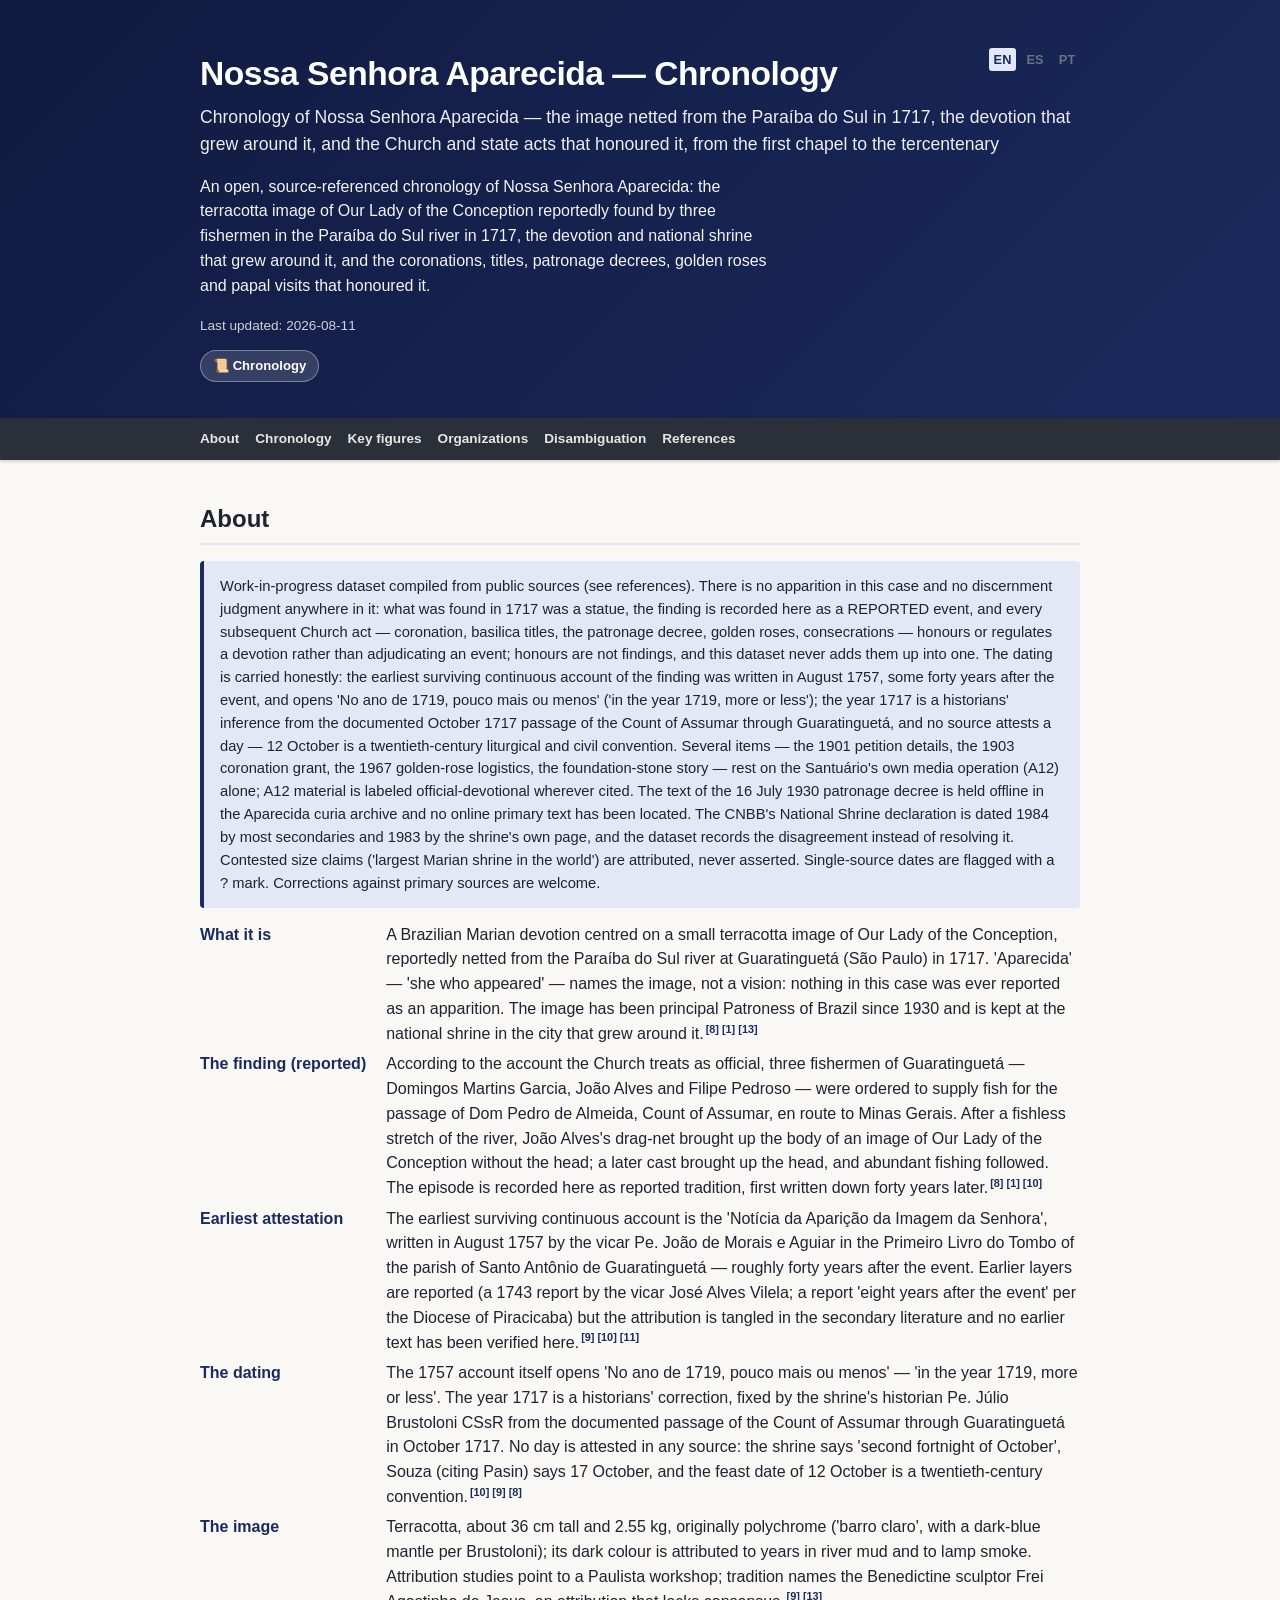
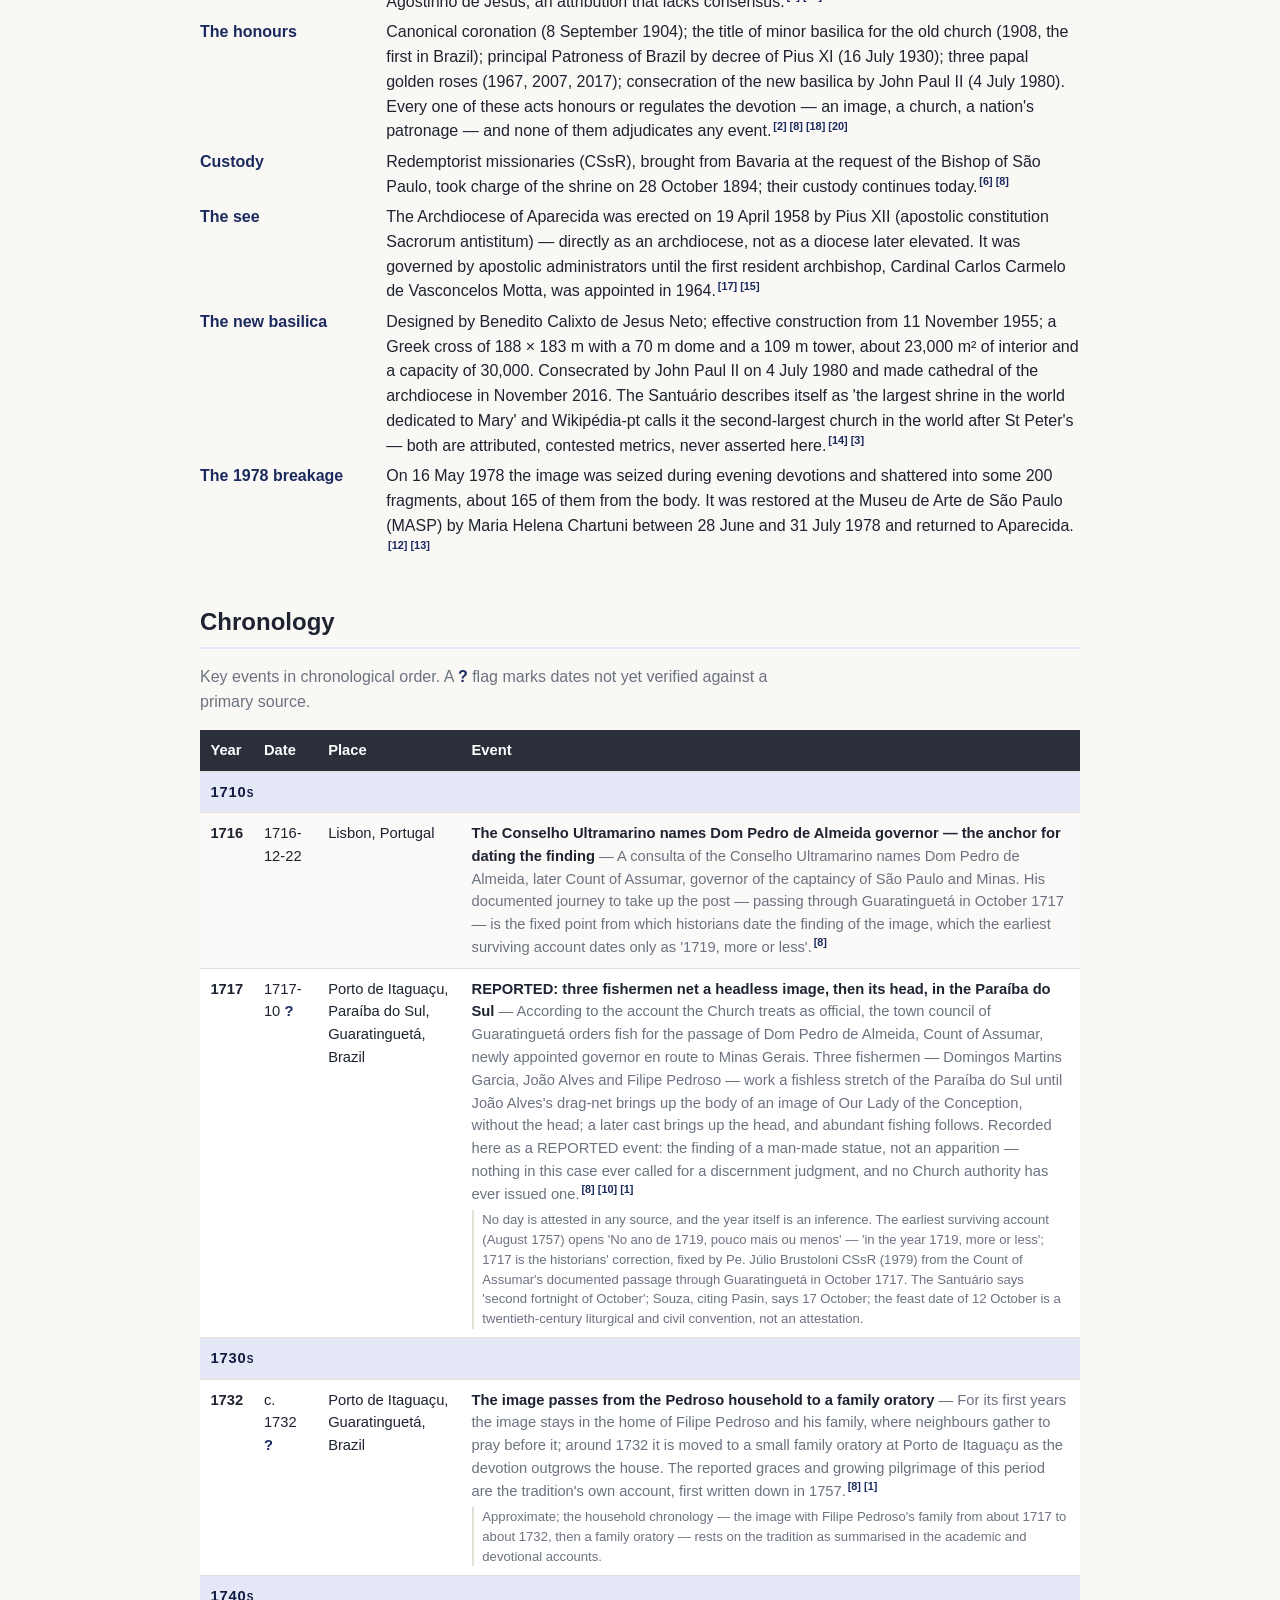
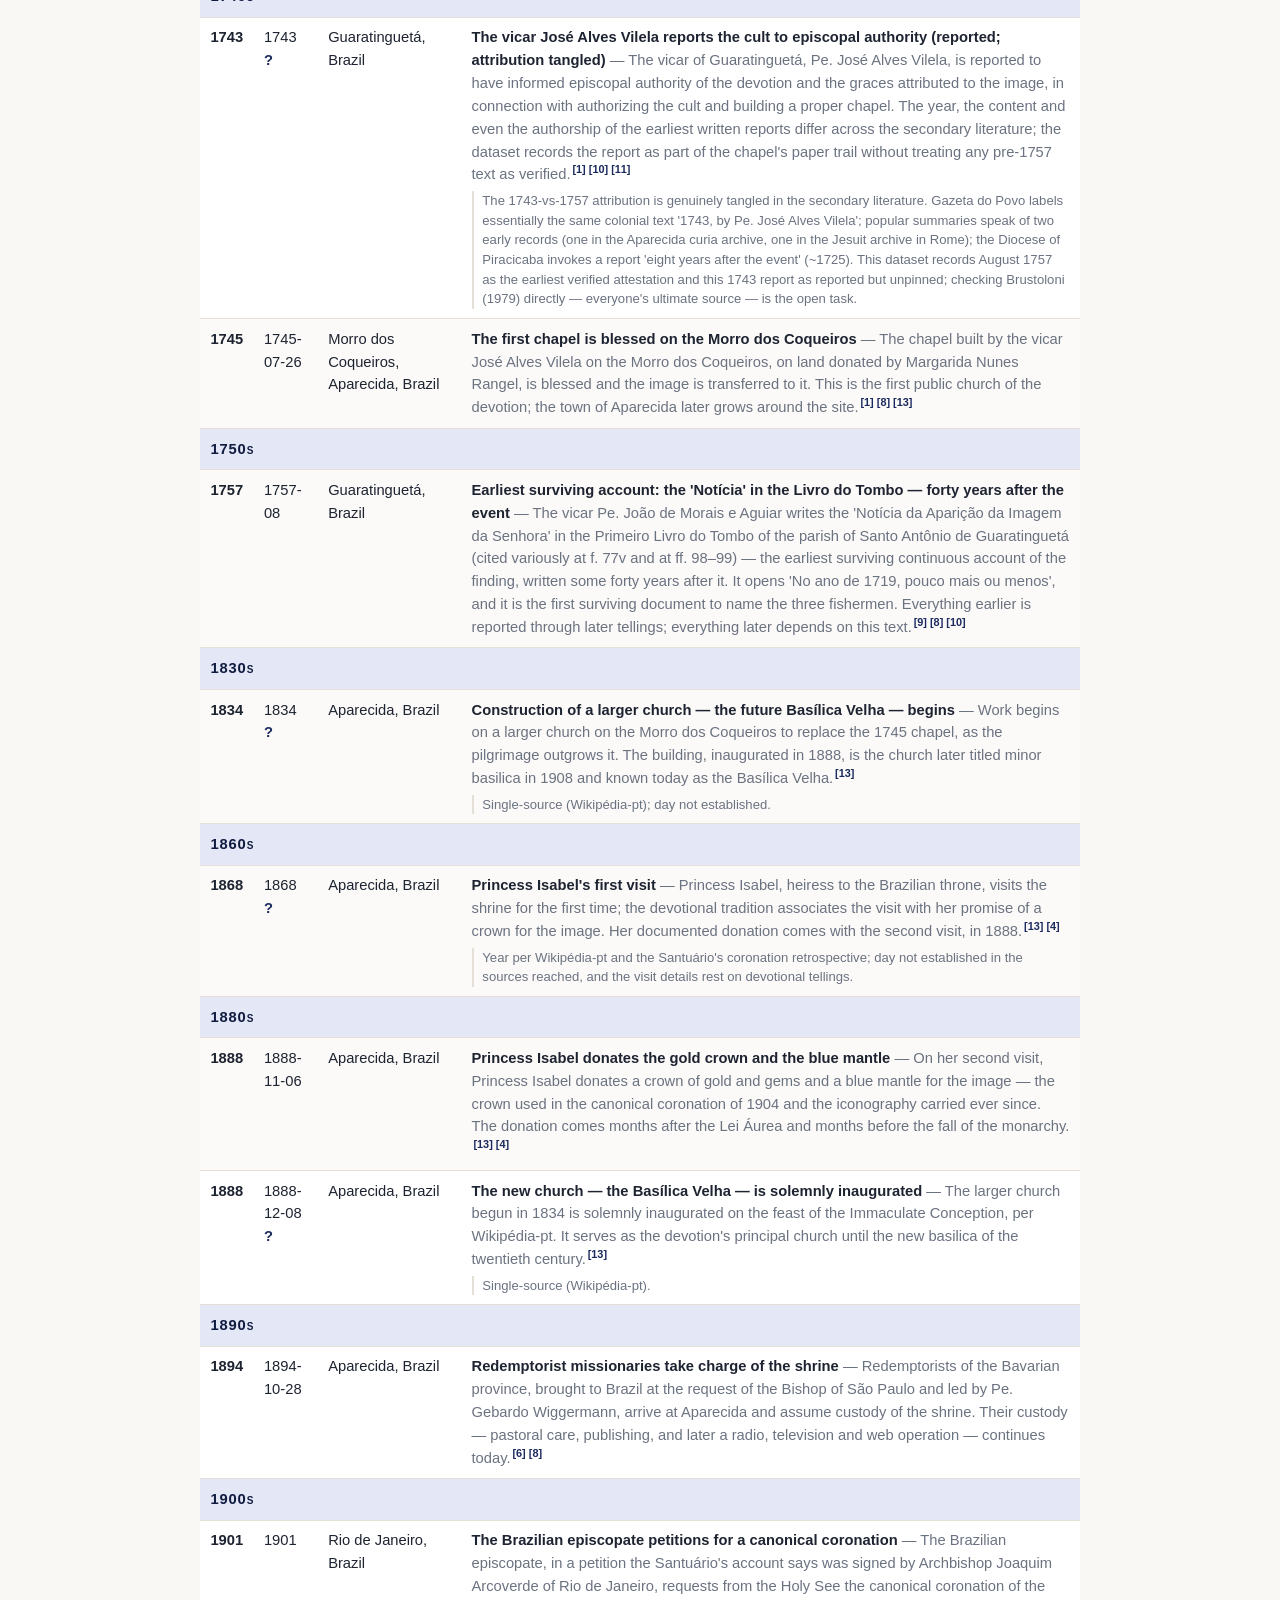
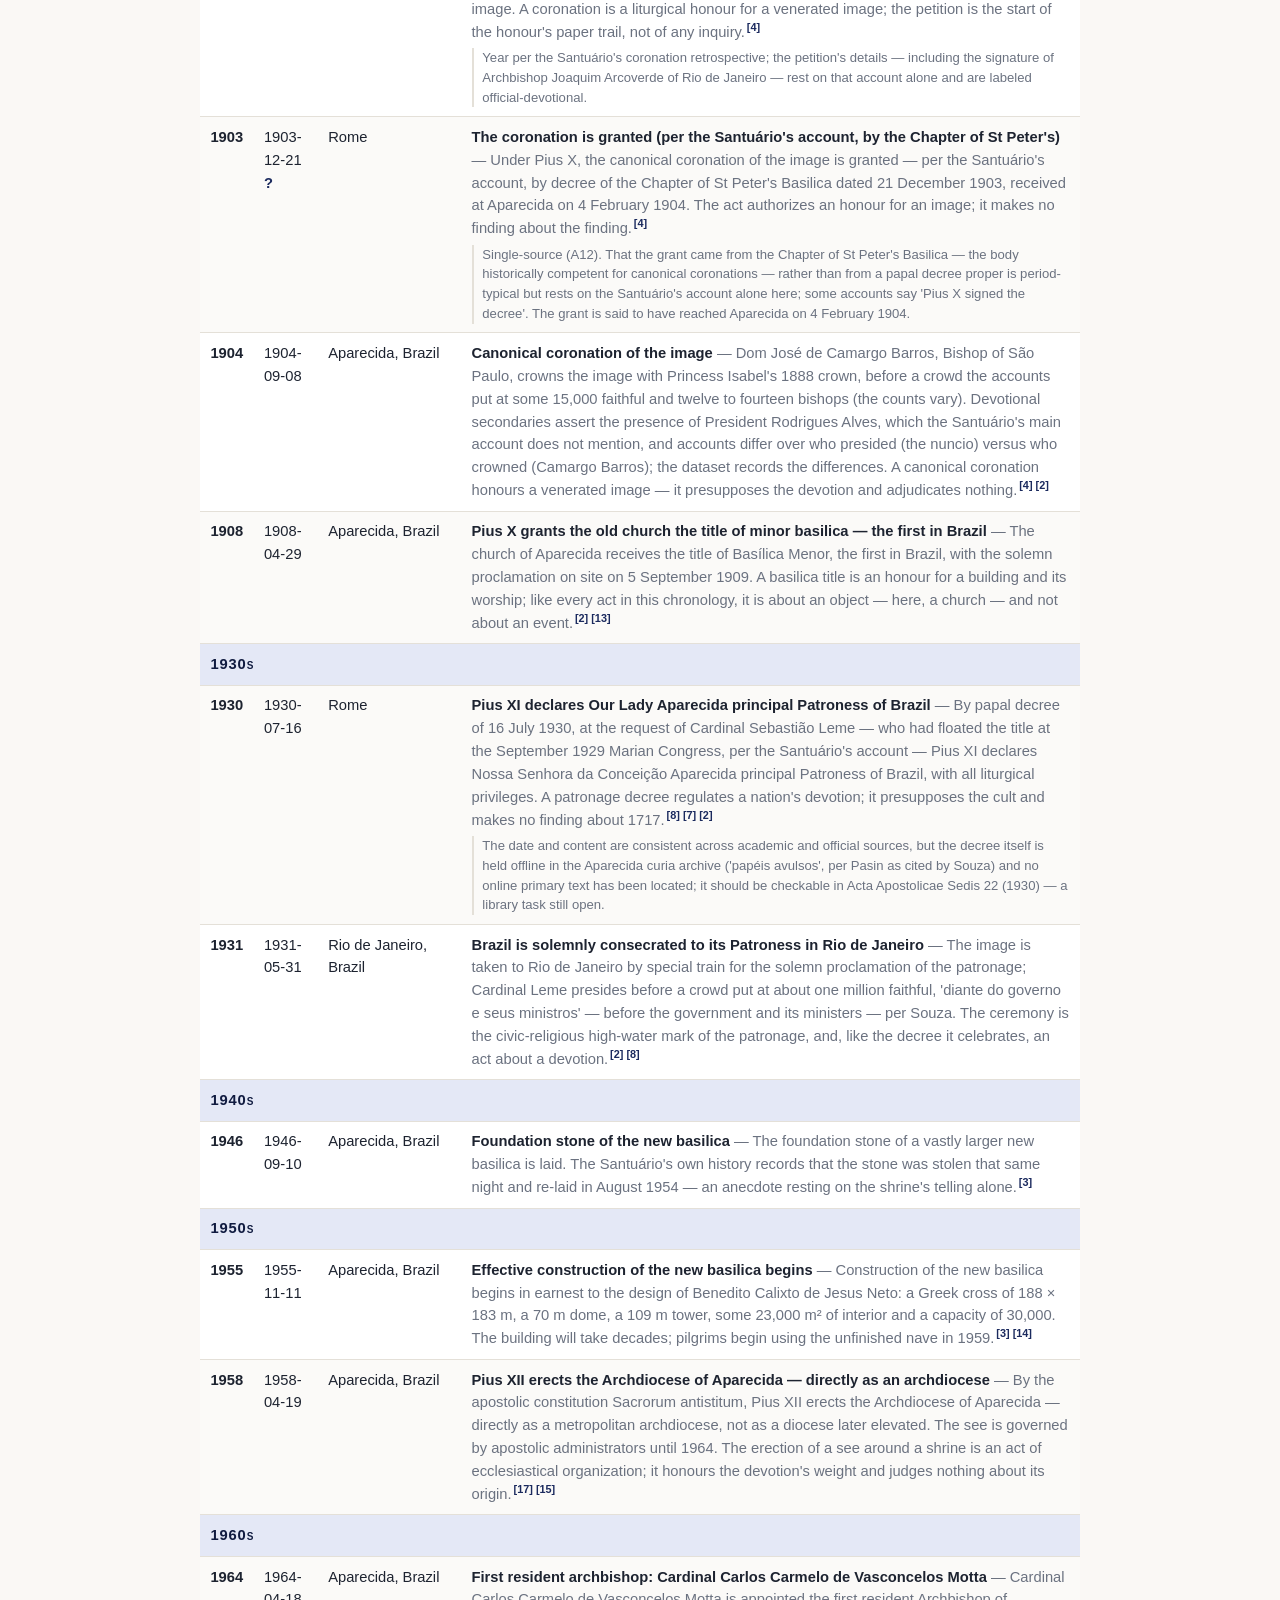
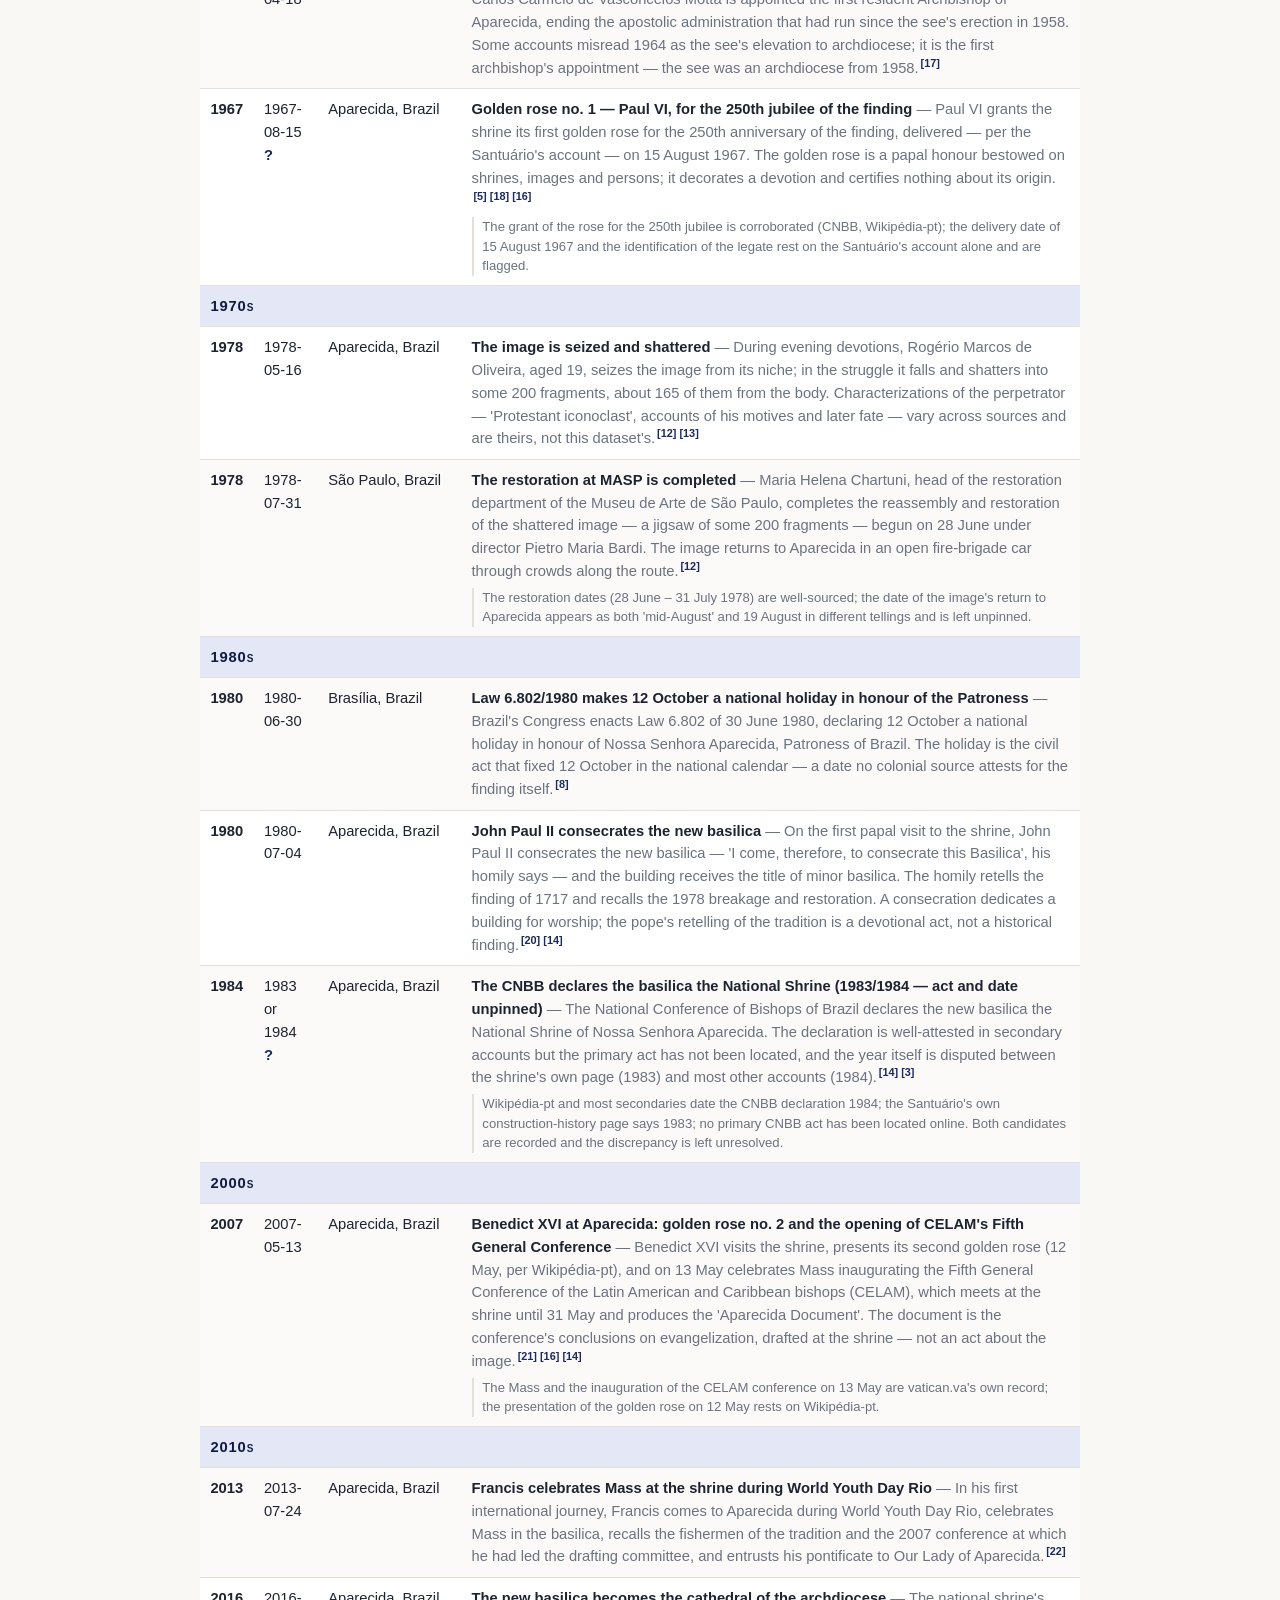
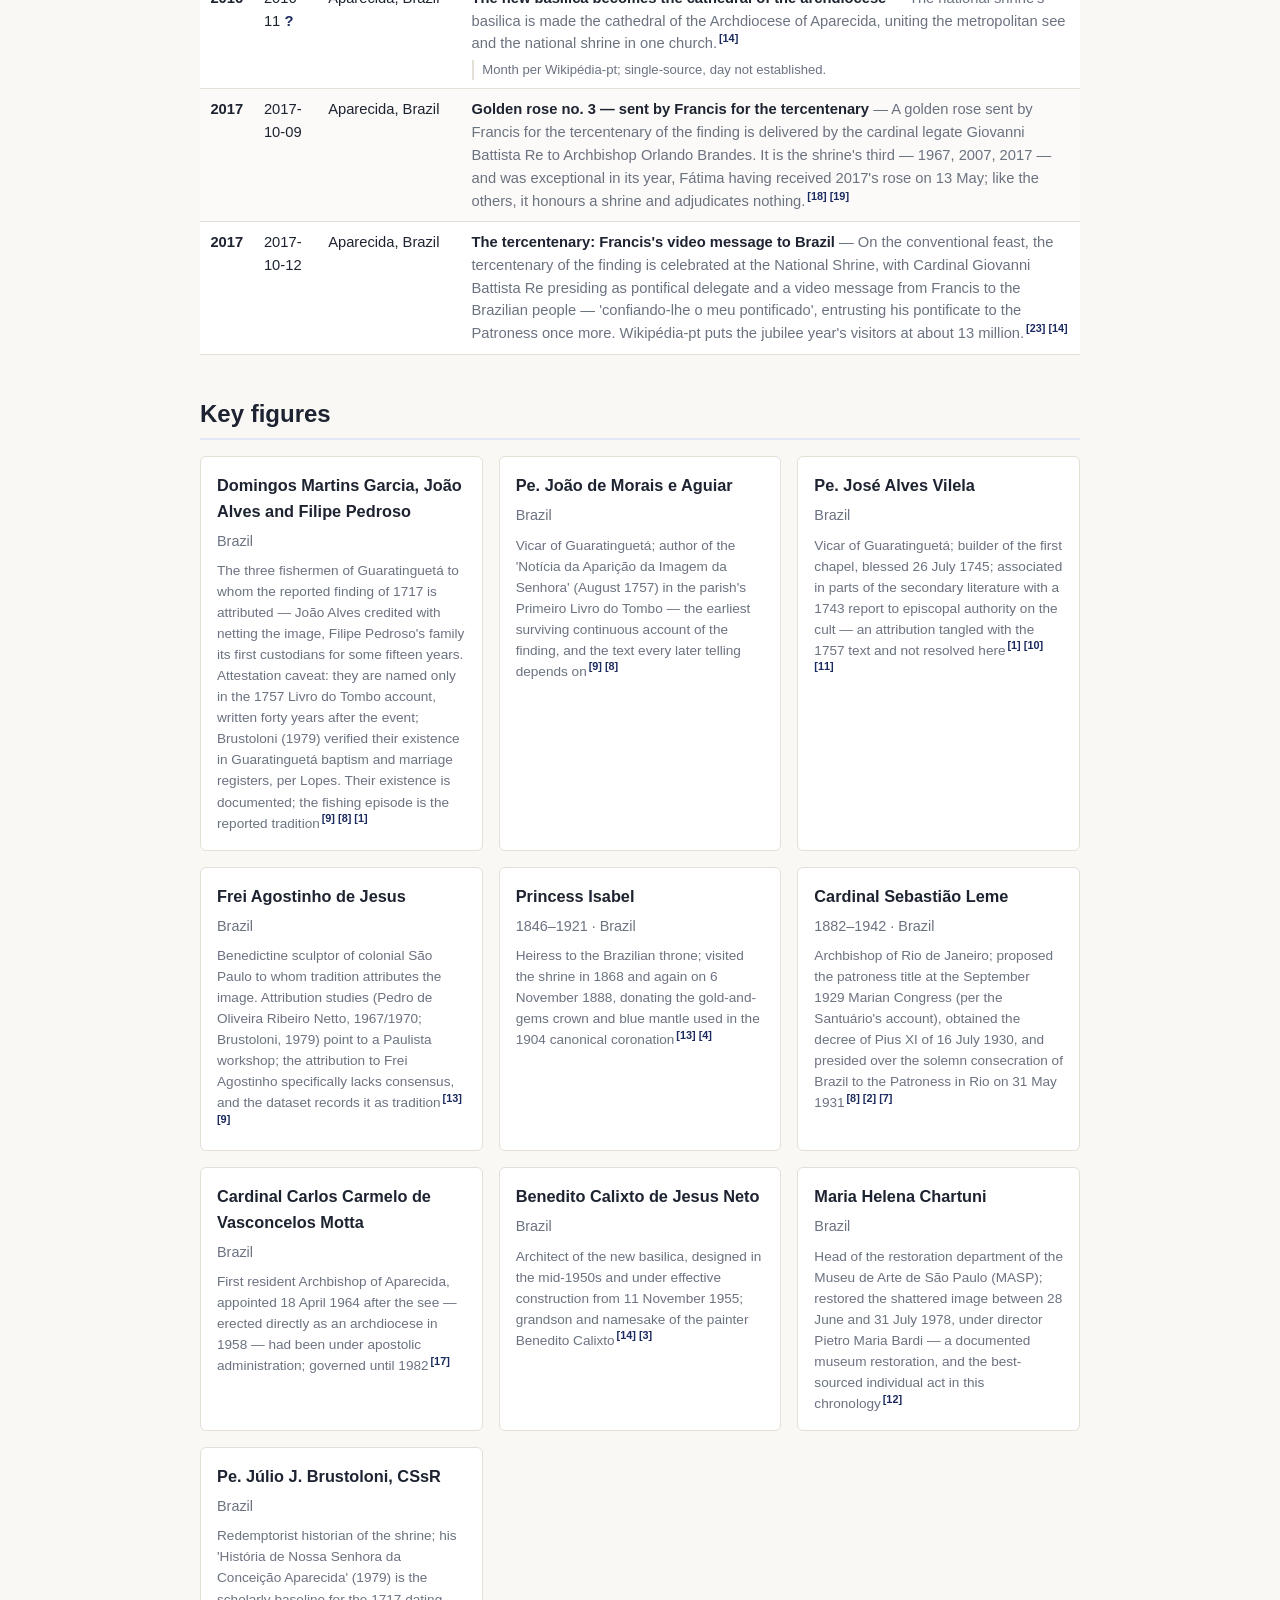
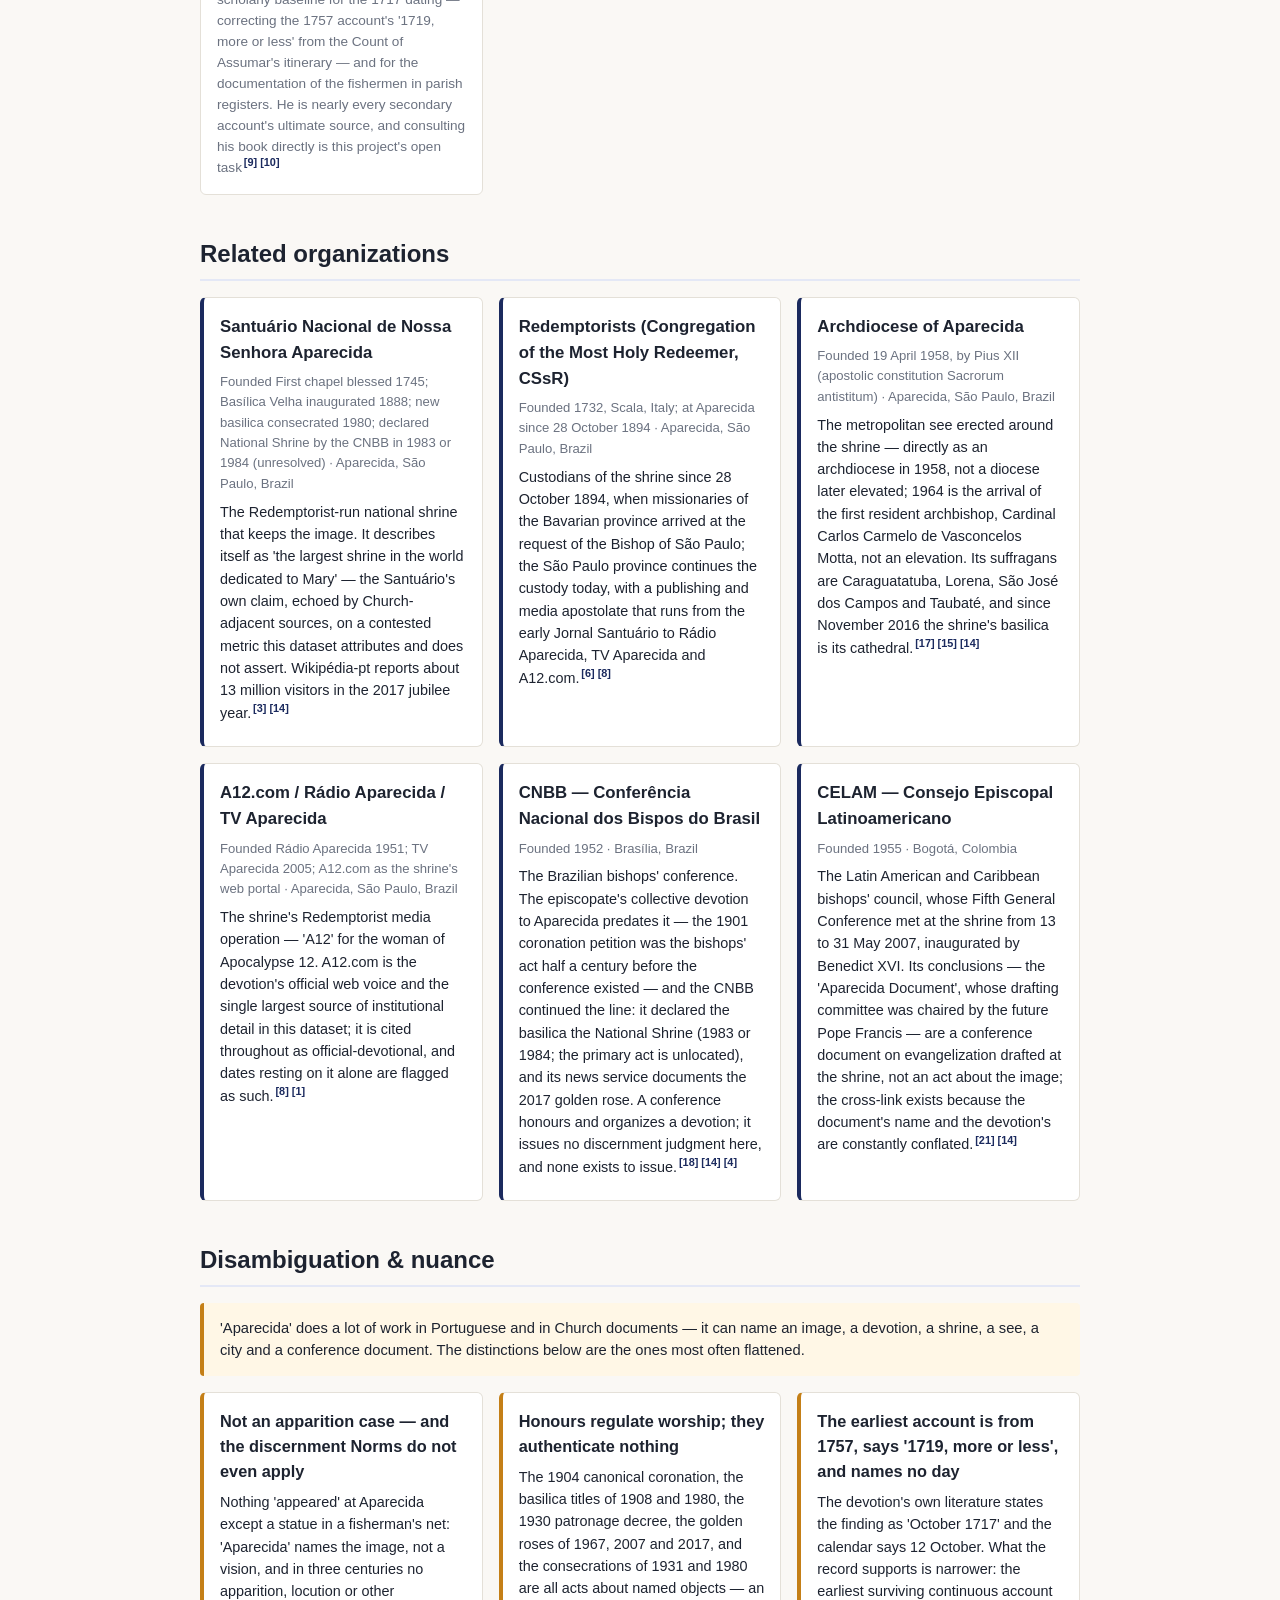
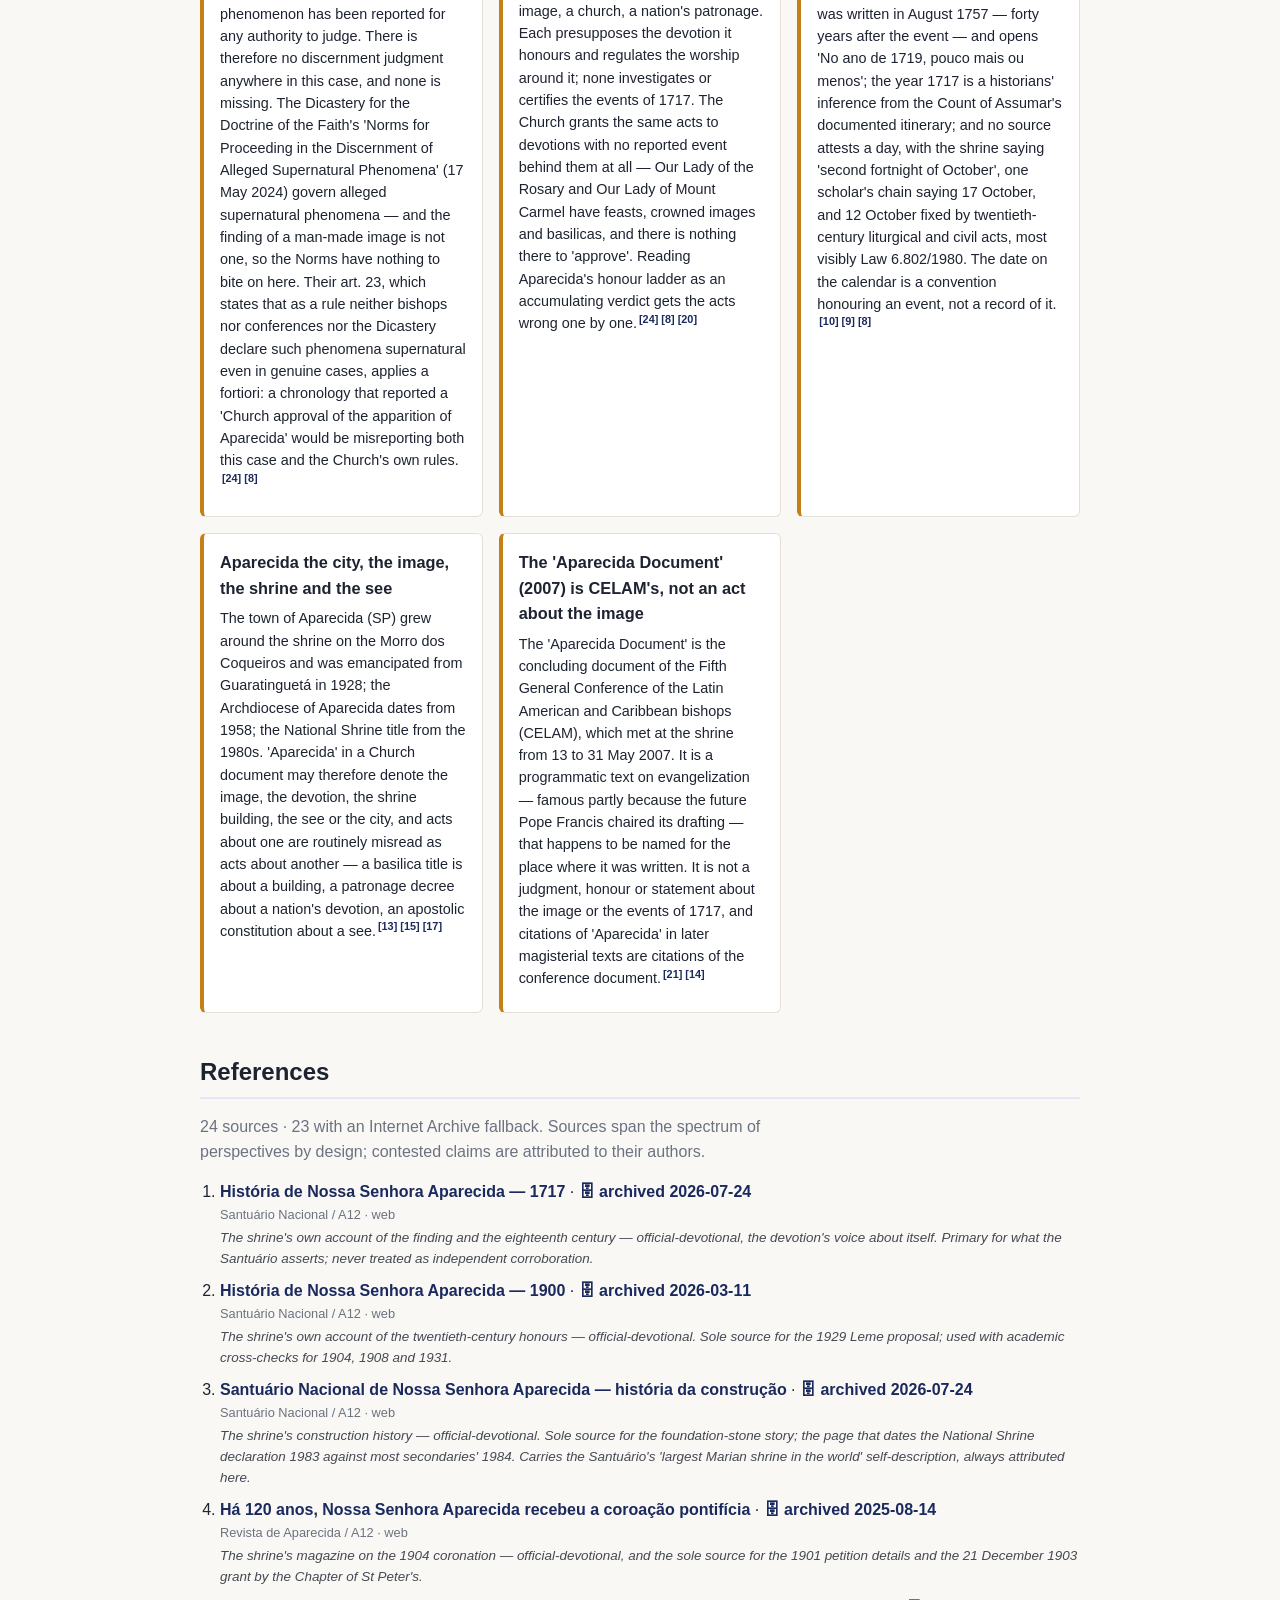
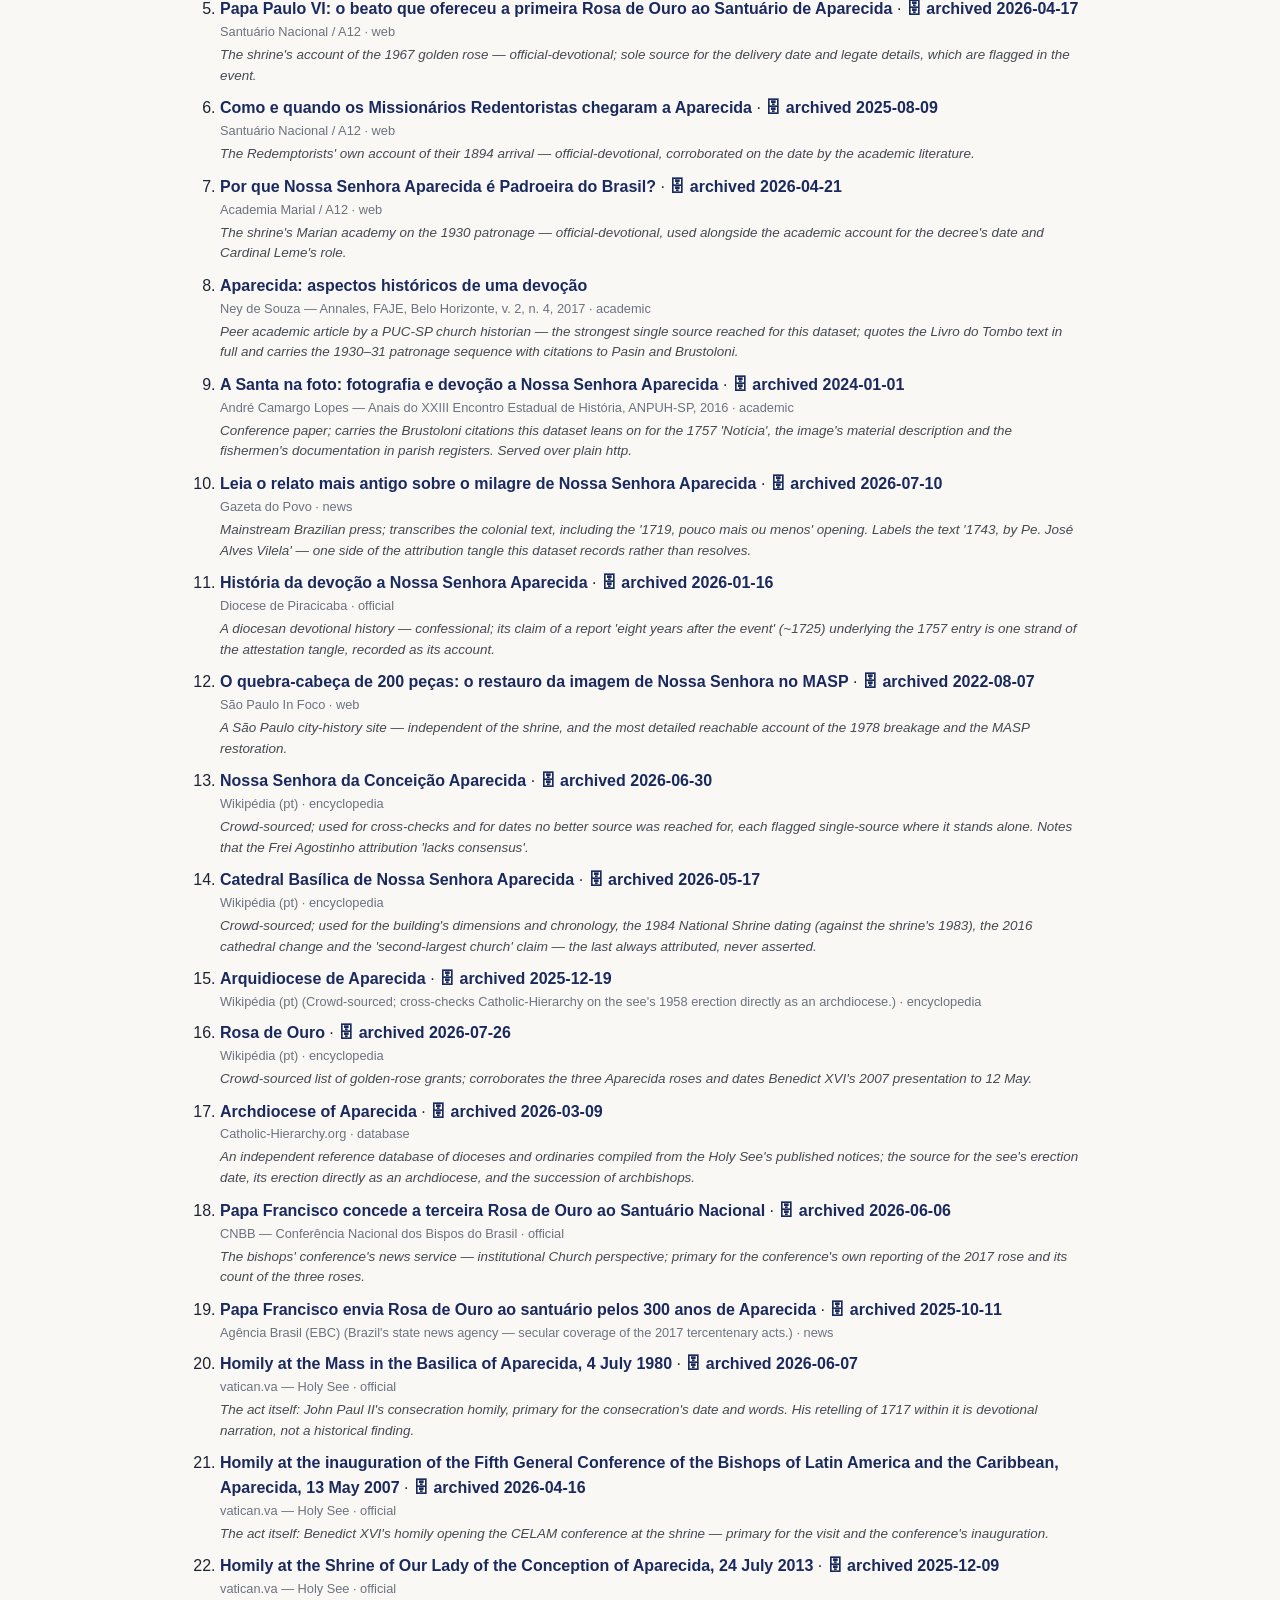
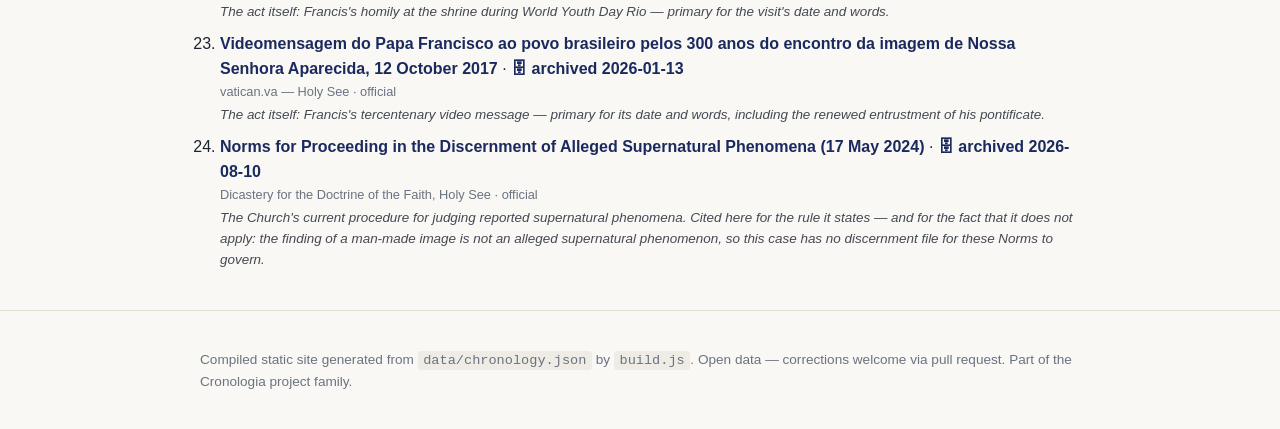
==== docs/en/index.html @ eb3037e5 "Bootstrap the Nossa Senhora Aparecida chronology Complete first dataset: 32 events, 10 figures, 6 or" ====
<!DOCTYPE html>
<html lang="en">
<head>
  <meta charset="utf-8">
  <meta name="viewport" content="width=device-width, initial-scale=1">
  <title>Nossa Senhora Aparecida — Chronology</title>
  <meta name="description" content="An open, source-referenced chronology of Nossa Senhora Aparecida: the terracotta image of Our Lady of the Conception reportedly found by three fishermen in the Paraíba do Sul river in 1717, the devotion and national shrine that grew around it, and the coronations, titles, patronage decrees, golden roses and papal visits that honoured it.">
  <!-- Google tag (gtag.js) -->
  <script async src="https://www.googletagmanager.com/gtag/js?id=G-R9LV1QZHVE"></script>
  <script>
    window.dataLayer = window.dataLayer || [];
    function gtag(){dataLayer.push(arguments);}
    gtag('js', new Date());
    gtag('config', 'G-R9LV1QZHVE');
  </script>
  <link rel="stylesheet" href="../styles.css">
  <link rel="canonical" href="https://cronologia.github.io/aparecida/en/">
  <link rel="alternate" hreflang="en" href="https://cronologia.github.io/aparecida/en/">
  <link rel="alternate" hreflang="es" href="https://cronologia.github.io/aparecida/es/">
  <link rel="alternate" hreflang="pt" href="https://cronologia.github.io/aparecida/pt/">
  <link rel="alternate" hreflang="x-default" href="https://cronologia.github.io/aparecida/">
  <meta property="og:type" content="website">
  <meta property="og:site_name" content="Nossa Senhora Aparecida — Chronology">
  <meta property="og:locale" content="en_US">
  <meta property="og:title" content="Nossa Senhora Aparecida — Chronology">
  <meta property="og:description" content="An open, source-referenced chronology of Nossa Senhora Aparecida: the terracotta image of Our Lady of the Conception reportedly found by three fishermen in the Paraíba do Sul river in 1717, the devotion and national shrine that grew around it, and the coronations, titles, patronage decrees, golden roses and papal visits that honoured it.">
  <meta property="og:url" content="https://cronologia.github.io/aparecida/en/">
  <meta name="twitter:card" content="summary">
  <meta name="twitter:title" content="Nossa Senhora Aparecida — Chronology">
  <meta name="twitter:description" content="An open, source-referenced chronology of Nossa Senhora Aparecida: the terracotta image of Our Lady of the Conception reportedly found by three fishermen in the Paraíba do Sul river in 1717, the devotion and national shrine that grew around it, and the coronations, titles, patronage decrees, golden roses and papal visits that honoured it.">
  <script type="application/ld+json">
  {
    "@context": "https://schema.org",
    "@type": "WebSite",
    "name": "Nossa Senhora Aparecida — Chronology",
    "description": "An open, source-referenced chronology of Nossa Senhora Aparecida: the terracotta image of Our Lady of the Conception reportedly found by three fishermen in the Paraíba do Sul river in 1717, the devotion and national shrine that grew around it, and the coronations, titles, patronage decrees, golden roses and papal visits that honoured it.",
    "url": "https://cronologia.github.io/aparecida/en/",
    "inLanguage": "en"
  }
  </script>
</head>
<body>
  <header class="site-header">
    <div class="wrap">
      <nav class="lang-switch" aria-label="Language"><span class="lang-current" aria-current="true">EN</span><a href="../es/" hreflang="es">ES</a><a href="../pt/" hreflang="pt">PT</a></nav>
      <h1>Nossa Senhora Aparecida — Chronology</h1>
      <p class="subtitle">Chronology of Nossa Senhora Aparecida — the image netted from the Paraíba do Sul in 1717, the devotion that grew around it, and the Church and state acts that honoured it, from the first chapel to the tercentenary</p>
      <p class="lead">An open, source-referenced chronology of Nossa Senhora Aparecida: the terracotta image of Our Lady of the Conception reportedly found by three fishermen in the Paraíba do Sul river in 1717, the devotion and national shrine that grew around it, and the coronations, titles, patronage decrees, golden roses and papal visits that honoured it.</p>
      <p class="updated">Last updated: 2026-08-11</p>
      <div class="viz-chips">
        <a href="#chronology">📜 Chronology</a>
      </div>
    </div>
  </header>

  <nav class="site-nav">
    <div class="wrap">
      <a href="#about">About</a>
      <a href="#chronology">Chronology</a>
      <a href="#figures">Key figures</a>
      <a href="#organizations">Organizations</a>
      <a href="#disambiguation">Disambiguation</a>
      <a href="#references">References</a>
    </div>
  </nav>

  <main class="wrap">
    <section id="about">
      <h2>About</h2>
      <p class="notice">Work-in-progress dataset compiled from public sources (see references). There is no apparition in this case and no discernment judgment anywhere in it: what was found in 1717 was a statue, the finding is recorded here as a REPORTED event, and every subsequent Church act — coronation, basilica titles, the patronage decree, golden roses, consecrations — honours or regulates a devotion rather than adjudicating an event; honours are not findings, and this dataset never adds them up into one. The dating is carried honestly: the earliest surviving continuous account of the finding was written in August 1757, some forty years after the event, and opens &#39;No ano de 1719, pouco mais ou menos&#39; (&#39;in the year 1719, more or less&#39;); the year 1717 is a historians&#39; inference from the documented October 1717 passage of the Count of Assumar through Guaratinguetá, and no source attests a day — 12 October is a twentieth-century liturgical and civil convention. Several items — the 1901 petition details, the 1903 coronation grant, the 1967 golden-rose logistics, the foundation-stone story — rest on the Santuário&#39;s own media operation (A12) alone; A12 material is labeled official-devotional wherever cited. The text of the 16 July 1930 patronage decree is held offline in the Aparecida curia archive and no online primary text has been located. The CNBB&#39;s National Shrine declaration is dated 1984 by most secondaries and 1983 by the shrine&#39;s own page, and the dataset records the disagreement instead of resolving it. Contested size claims (&#39;largest Marian shrine in the world&#39;) are attributed, never asserted. Single-source dates are flagged with a ? mark. Corrections against primary sources are welcome.</p>
      <dl class="facts">
        <dt>What it is</dt>
        <dd>A Brazilian Marian devotion centred on a small terracotta image of Our Lady of the Conception, reportedly netted from the Paraíba do Sul river at Guaratinguetá (São Paulo) in 1717. &#39;Aparecida&#39; — &#39;she who appeared&#39; — names the image, not a vision: nothing in this case was ever reported as an apparition. The image has been principal Patroness of Brazil since 1930 and is kept at the national shrine in the city that grew around it.<sup class="cite"><a href="#ref-8" title="Reference 8">[8]</a> <a href="#ref-1" title="Reference 1">[1]</a> <a href="#ref-13" title="Reference 13">[13]</a></sup></dd>
        <dt>The finding (reported)</dt>
        <dd>According to the account the Church treats as official, three fishermen of Guaratinguetá — Domingos Martins Garcia, João Alves and Filipe Pedroso — were ordered to supply fish for the passage of Dom Pedro de Almeida, Count of Assumar, en route to Minas Gerais. After a fishless stretch of the river, João Alves&#39;s drag-net brought up the body of an image of Our Lady of the Conception without the head; a later cast brought up the head, and abundant fishing followed. The episode is recorded here as reported tradition, first written down forty years later.<sup class="cite"><a href="#ref-8" title="Reference 8">[8]</a> <a href="#ref-1" title="Reference 1">[1]</a> <a href="#ref-10" title="Reference 10">[10]</a></sup></dd>
        <dt>Earliest attestation</dt>
        <dd>The earliest surviving continuous account is the &#39;Notícia da Aparição da Imagem da Senhora&#39;, written in August 1757 by the vicar Pe. João de Morais e Aguiar in the Primeiro Livro do Tombo of the parish of Santo Antônio de Guaratinguetá — roughly forty years after the event. Earlier layers are reported (a 1743 report by the vicar José Alves Vilela; a report &#39;eight years after the event&#39; per the Diocese of Piracicaba) but the attribution is tangled in the secondary literature and no earlier text has been verified here.<sup class="cite"><a href="#ref-9" title="Reference 9">[9]</a> <a href="#ref-10" title="Reference 10">[10]</a> <a href="#ref-11" title="Reference 11">[11]</a></sup></dd>
        <dt>The dating</dt>
        <dd>The 1757 account itself opens &#39;No ano de 1719, pouco mais ou menos&#39; — &#39;in the year 1719, more or less&#39;. The year 1717 is a historians&#39; correction, fixed by the shrine&#39;s historian Pe. Júlio Brustoloni CSsR from the documented passage of the Count of Assumar through Guaratinguetá in October 1717. No day is attested in any source: the shrine says &#39;second fortnight of October&#39;, Souza (citing Pasin) says 17 October, and the feast date of 12 October is a twentieth-century convention.<sup class="cite"><a href="#ref-10" title="Reference 10">[10]</a> <a href="#ref-9" title="Reference 9">[9]</a> <a href="#ref-8" title="Reference 8">[8]</a></sup></dd>
        <dt>The image</dt>
        <dd>Terracotta, about 36 cm tall and 2.55 kg, originally polychrome (&#39;barro claro&#39;, with a dark-blue mantle per Brustoloni); its dark colour is attributed to years in river mud and to lamp smoke. Attribution studies point to a Paulista workshop; tradition names the Benedictine sculptor Frei Agostinho de Jesus, an attribution that lacks consensus.<sup class="cite"><a href="#ref-9" title="Reference 9">[9]</a> <a href="#ref-13" title="Reference 13">[13]</a></sup></dd>
        <dt>The honours</dt>
        <dd>Canonical coronation (8 September 1904); the title of minor basilica for the old church (1908, the first in Brazil); principal Patroness of Brazil by decree of Pius XI (16 July 1930); three papal golden roses (1967, 2007, 2017); consecration of the new basilica by John Paul II (4 July 1980). Every one of these acts honours or regulates the devotion — an image, a church, a nation&#39;s patronage — and none of them adjudicates any event.<sup class="cite"><a href="#ref-2" title="Reference 2">[2]</a> <a href="#ref-8" title="Reference 8">[8]</a> <a href="#ref-18" title="Reference 18">[18]</a> <a href="#ref-20" title="Reference 20">[20]</a></sup></dd>
        <dt>Custody</dt>
        <dd>Redemptorist missionaries (CSsR), brought from Bavaria at the request of the Bishop of São Paulo, took charge of the shrine on 28 October 1894; their custody continues today.<sup class="cite"><a href="#ref-6" title="Reference 6">[6]</a> <a href="#ref-8" title="Reference 8">[8]</a></sup></dd>
        <dt>The see</dt>
        <dd>The Archdiocese of Aparecida was erected on 19 April 1958 by Pius XII (apostolic constitution Sacrorum antistitum) — directly as an archdiocese, not as a diocese later elevated. It was governed by apostolic administrators until the first resident archbishop, Cardinal Carlos Carmelo de Vasconcelos Motta, was appointed in 1964.<sup class="cite"><a href="#ref-17" title="Reference 17">[17]</a> <a href="#ref-15" title="Reference 15">[15]</a></sup></dd>
        <dt>The new basilica</dt>
        <dd>Designed by Benedito Calixto de Jesus Neto; effective construction from 11 November 1955; a Greek cross of 188 × 183 m with a 70 m dome and a 109 m tower, about 23,000 m² of interior and a capacity of 30,000. Consecrated by John Paul II on 4 July 1980 and made cathedral of the archdiocese in November 2016. The Santuário describes itself as &#39;the largest shrine in the world dedicated to Mary&#39; and Wikipédia-pt calls it the second-largest church in the world after St Peter&#39;s — both are attributed, contested metrics, never asserted here.<sup class="cite"><a href="#ref-14" title="Reference 14">[14]</a> <a href="#ref-3" title="Reference 3">[3]</a></sup></dd>
        <dt>The 1978 breakage</dt>
        <dd>On 16 May 1978 the image was seized during evening devotions and shattered into some 200 fragments, about 165 of them from the body. It was restored at the Museu de Arte de São Paulo (MASP) by Maria Helena Chartuni between 28 June and 31 July 1978 and returned to Aparecida.<sup class="cite"><a href="#ref-12" title="Reference 12">[12]</a> <a href="#ref-13" title="Reference 13">[13]</a></sup></dd>
      </dl>
    </section>

    <section id="chronology">
      <h2>Chronology</h2>
      <p class="section-intro">Key events in chronological order. A <span class="flag">?</span> flag marks
      dates not yet verified against a primary source.</p>
      <div class="table-scroll">
      <table class="meetings">
        <thead>
          <tr><th>Year</th><th>Date</th><th>Place</th><th>Event</th></tr>
        </thead>
        <tbody>
        <tr class="decade-row" id="decade-1710"><th colspan="4">1710s</th></tr>
        <tr>
          <td class="year">1716</td>
          <td>1716-12-22</td>
          <td>Lisbon, Portugal</td>
          <td><strong>The Conselho Ultramarino names Dom Pedro de Almeida governor — the anchor for dating the finding</strong> <span class="muted">— A consulta of the Conselho Ultramarino names Dom Pedro de Almeida, later Count of Assumar, governor of the captaincy of São Paulo and Minas. His documented journey to take up the post — passing through Guaratinguetá in October 1717 — is the fixed point from which historians date the finding of the image, which the earliest surviving account dates only as &#39;1719, more or less&#39;.</span><sup class="cite"><a href="#ref-8" title="Reference 8">[8]</a></sup></td>
        </tr>
        <tr>
          <td class="year">1717</td>
          <td>1717-10 <span class="flag" title="Date not yet verified against a primary source">?</span></td>
          <td>Porto de Itaguaçu, Paraíba do Sul, Guaratinguetá, Brazil</td>
          <td><strong>REPORTED: three fishermen net a headless image, then its head, in the Paraíba do Sul</strong> <span class="muted">— According to the account the Church treats as official, the town council of Guaratinguetá orders fish for the passage of Dom Pedro de Almeida, Count of Assumar, newly appointed governor en route to Minas Gerais. Three fishermen — Domingos Martins Garcia, João Alves and Filipe Pedroso — work a fishless stretch of the Paraíba do Sul until João Alves&#39;s drag-net brings up the body of an image of Our Lady of the Conception, without the head; a later cast brings up the head, and abundant fishing follows. Recorded here as a REPORTED event: the finding of a man-made statue, not an apparition — nothing in this case ever called for a discernment judgment, and no Church authority has ever issued one.</span><sup class="cite"><a href="#ref-8" title="Reference 8">[8]</a> <a href="#ref-10" title="Reference 10">[10]</a> <a href="#ref-1" title="Reference 1">[1]</a></sup><span class="date-note">No day is attested in any source, and the year itself is an inference. The earliest surviving account (August 1757) opens &#39;No ano de 1719, pouco mais ou menos&#39; — &#39;in the year 1719, more or less&#39;; 1717 is the historians&#39; correction, fixed by Pe. Júlio Brustoloni CSsR (1979) from the Count of Assumar&#39;s documented passage through Guaratinguetá in October 1717. The Santuário says &#39;second fortnight of October&#39;; Souza, citing Pasin, says 17 October; the feast date of 12 October is a twentieth-century liturgical and civil convention, not an attestation.</span></td>
        </tr>
        <tr class="decade-row" id="decade-1730"><th colspan="4">1730s</th></tr>
        <tr>
          <td class="year">1732</td>
          <td>c. 1732 <span class="flag" title="Date not yet verified against a primary source">?</span></td>
          <td>Porto de Itaguaçu, Guaratinguetá, Brazil</td>
          <td><strong>The image passes from the Pedroso household to a family oratory</strong> <span class="muted">— For its first years the image stays in the home of Filipe Pedroso and his family, where neighbours gather to pray before it; around 1732 it is moved to a small family oratory at Porto de Itaguaçu as the devotion outgrows the house. The reported graces and growing pilgrimage of this period are the tradition&#39;s own account, first written down in 1757.</span><sup class="cite"><a href="#ref-8" title="Reference 8">[8]</a> <a href="#ref-1" title="Reference 1">[1]</a></sup><span class="date-note">Approximate; the household chronology — the image with Filipe Pedroso&#39;s family from about 1717 to about 1732, then a family oratory — rests on the tradition as summarised in the academic and devotional accounts.</span></td>
        </tr>
        <tr class="decade-row" id="decade-1740"><th colspan="4">1740s</th></tr>
        <tr>
          <td class="year">1743</td>
          <td>1743 <span class="flag" title="Date not yet verified against a primary source">?</span></td>
          <td>Guaratinguetá, Brazil</td>
          <td><strong>The vicar José Alves Vilela reports the cult to episcopal authority (reported; attribution tangled)</strong> <span class="muted">— The vicar of Guaratinguetá, Pe. José Alves Vilela, is reported to have informed episcopal authority of the devotion and the graces attributed to the image, in connection with authorizing the cult and building a proper chapel. The year, the content and even the authorship of the earliest written reports differ across the secondary literature; the dataset records the report as part of the chapel&#39;s paper trail without treating any pre-1757 text as verified.</span><sup class="cite"><a href="#ref-1" title="Reference 1">[1]</a> <a href="#ref-10" title="Reference 10">[10]</a> <a href="#ref-11" title="Reference 11">[11]</a></sup><span class="date-note">The 1743-vs-1757 attribution is genuinely tangled in the secondary literature. Gazeta do Povo labels essentially the same colonial text &#39;1743, by Pe. José Alves Vilela&#39;; popular summaries speak of two early records (one in the Aparecida curia archive, one in the Jesuit archive in Rome); the Diocese of Piracicaba invokes a report &#39;eight years after the event&#39; (~1725). This dataset records August 1757 as the earliest verified attestation and this 1743 report as reported but unpinned; checking Brustoloni (1979) directly — everyone&#39;s ultimate source — is the open task.</span></td>
        </tr>
        <tr>
          <td class="year">1745</td>
          <td>1745-07-26</td>
          <td>Morro dos Coqueiros, Aparecida, Brazil</td>
          <td><strong>The first chapel is blessed on the Morro dos Coqueiros</strong> <span class="muted">— The chapel built by the vicar José Alves Vilela on the Morro dos Coqueiros, on land donated by Margarida Nunes Rangel, is blessed and the image is transferred to it. This is the first public church of the devotion; the town of Aparecida later grows around the site.</span><sup class="cite"><a href="#ref-1" title="Reference 1">[1]</a> <a href="#ref-8" title="Reference 8">[8]</a> <a href="#ref-13" title="Reference 13">[13]</a></sup></td>
        </tr>
        <tr class="decade-row" id="decade-1750"><th colspan="4">1750s</th></tr>
        <tr>
          <td class="year">1757</td>
          <td>1757-08</td>
          <td>Guaratinguetá, Brazil</td>
          <td><strong>Earliest surviving account: the &#39;Notícia&#39; in the Livro do Tombo — forty years after the event</strong> <span class="muted">— The vicar Pe. João de Morais e Aguiar writes the &#39;Notícia da Aparição da Imagem da Senhora&#39; in the Primeiro Livro do Tombo of the parish of Santo Antônio de Guaratinguetá (cited variously at f. 77v and at ff. 98–99) — the earliest surviving continuous account of the finding, written some forty years after it. It opens &#39;No ano de 1719, pouco mais ou menos&#39;, and it is the first surviving document to name the three fishermen. Everything earlier is reported through later tellings; everything later depends on this text.</span><sup class="cite"><a href="#ref-9" title="Reference 9">[9]</a> <a href="#ref-8" title="Reference 8">[8]</a> <a href="#ref-10" title="Reference 10">[10]</a></sup></td>
        </tr>
        <tr class="decade-row" id="decade-1830"><th colspan="4">1830s</th></tr>
        <tr>
          <td class="year">1834</td>
          <td>1834 <span class="flag" title="Date not yet verified against a primary source">?</span></td>
          <td>Aparecida, Brazil</td>
          <td><strong>Construction of a larger church — the future Basílica Velha — begins</strong> <span class="muted">— Work begins on a larger church on the Morro dos Coqueiros to replace the 1745 chapel, as the pilgrimage outgrows it. The building, inaugurated in 1888, is the church later titled minor basilica in 1908 and known today as the Basílica Velha.</span><sup class="cite"><a href="#ref-13" title="Reference 13">[13]</a></sup><span class="date-note">Single-source (Wikipédia-pt); day not established.</span></td>
        </tr>
        <tr class="decade-row" id="decade-1860"><th colspan="4">1860s</th></tr>
        <tr>
          <td class="year">1868</td>
          <td>1868 <span class="flag" title="Date not yet verified against a primary source">?</span></td>
          <td>Aparecida, Brazil</td>
          <td><strong>Princess Isabel&#39;s first visit</strong> <span class="muted">— Princess Isabel, heiress to the Brazilian throne, visits the shrine for the first time; the devotional tradition associates the visit with her promise of a crown for the image. Her documented donation comes with the second visit, in 1888.</span><sup class="cite"><a href="#ref-13" title="Reference 13">[13]</a> <a href="#ref-4" title="Reference 4">[4]</a></sup><span class="date-note">Year per Wikipédia-pt and the Santuário&#39;s coronation retrospective; day not established in the sources reached, and the visit details rest on devotional tellings.</span></td>
        </tr>
        <tr class="decade-row" id="decade-1880"><th colspan="4">1880s</th></tr>
        <tr>
          <td class="year">1888</td>
          <td>1888-11-06</td>
          <td>Aparecida, Brazil</td>
          <td><strong>Princess Isabel donates the gold crown and the blue mantle</strong> <span class="muted">— On her second visit, Princess Isabel donates a crown of gold and gems and a blue mantle for the image — the crown used in the canonical coronation of 1904 and the iconography carried ever since. The donation comes months after the Lei Áurea and months before the fall of the monarchy.</span><sup class="cite"><a href="#ref-13" title="Reference 13">[13]</a> <a href="#ref-4" title="Reference 4">[4]</a></sup></td>
        </tr>
        <tr>
          <td class="year">1888</td>
          <td>1888-12-08 <span class="flag" title="Date not yet verified against a primary source">?</span></td>
          <td>Aparecida, Brazil</td>
          <td><strong>The new church — the Basílica Velha — is solemnly inaugurated</strong> <span class="muted">— The larger church begun in 1834 is solemnly inaugurated on the feast of the Immaculate Conception, per Wikipédia-pt. It serves as the devotion&#39;s principal church until the new basilica of the twentieth century.</span><sup class="cite"><a href="#ref-13" title="Reference 13">[13]</a></sup><span class="date-note">Single-source (Wikipédia-pt).</span></td>
        </tr>
        <tr class="decade-row" id="decade-1890"><th colspan="4">1890s</th></tr>
        <tr>
          <td class="year">1894</td>
          <td>1894-10-28</td>
          <td>Aparecida, Brazil</td>
          <td><strong>Redemptorist missionaries take charge of the shrine</strong> <span class="muted">— Redemptorists of the Bavarian province, brought to Brazil at the request of the Bishop of São Paulo and led by Pe. Gebardo Wiggermann, arrive at Aparecida and assume custody of the shrine. Their custody — pastoral care, publishing, and later a radio, television and web operation — continues today.</span><sup class="cite"><a href="#ref-6" title="Reference 6">[6]</a> <a href="#ref-8" title="Reference 8">[8]</a></sup></td>
        </tr>
        <tr class="decade-row" id="decade-1900"><th colspan="4">1900s</th></tr>
        <tr>
          <td class="year">1901</td>
          <td>1901</td>
          <td>Rio de Janeiro, Brazil</td>
          <td><strong>The Brazilian episcopate petitions for a canonical coronation</strong> <span class="muted">— The Brazilian episcopate, in a petition the Santuário&#39;s account says was signed by Archbishop Joaquim Arcoverde of Rio de Janeiro, requests from the Holy See the canonical coronation of the image. A coronation is a liturgical honour for a venerated image; the petition is the start of the honour&#39;s paper trail, not of any inquiry.</span><sup class="cite"><a href="#ref-4" title="Reference 4">[4]</a></sup><span class="date-note">Year per the Santuário&#39;s coronation retrospective; the petition&#39;s details — including the signature of Archbishop Joaquim Arcoverde of Rio de Janeiro — rest on that account alone and are labeled official-devotional.</span></td>
        </tr>
        <tr>
          <td class="year">1903</td>
          <td>1903-12-21 <span class="flag" title="Date not yet verified against a primary source">?</span></td>
          <td>Rome</td>
          <td><strong>The coronation is granted (per the Santuário&#39;s account, by the Chapter of St Peter&#39;s)</strong> <span class="muted">— Under Pius X, the canonical coronation of the image is granted — per the Santuário&#39;s account, by decree of the Chapter of St Peter&#39;s Basilica dated 21 December 1903, received at Aparecida on 4 February 1904. The act authorizes an honour for an image; it makes no finding about the finding.</span><sup class="cite"><a href="#ref-4" title="Reference 4">[4]</a></sup><span class="date-note">Single-source (A12). That the grant came from the Chapter of St Peter&#39;s Basilica — the body historically competent for canonical coronations — rather than from a papal decree proper is period-typical but rests on the Santuário&#39;s account alone here; some accounts say &#39;Pius X signed the decree&#39;. The grant is said to have reached Aparecida on 4 February 1904.</span></td>
        </tr>
        <tr>
          <td class="year">1904</td>
          <td>1904-09-08</td>
          <td>Aparecida, Brazil</td>
          <td><strong>Canonical coronation of the image</strong> <span class="muted">— Dom José de Camargo Barros, Bishop of São Paulo, crowns the image with Princess Isabel&#39;s 1888 crown, before a crowd the accounts put at some 15,000 faithful and twelve to fourteen bishops (the counts vary). Devotional secondaries assert the presence of President Rodrigues Alves, which the Santuário&#39;s main account does not mention, and accounts differ over who presided (the nuncio) versus who crowned (Camargo Barros); the dataset records the differences. A canonical coronation honours a venerated image — it presupposes the devotion and adjudicates nothing.</span><sup class="cite"><a href="#ref-4" title="Reference 4">[4]</a> <a href="#ref-2" title="Reference 2">[2]</a></sup></td>
        </tr>
        <tr>
          <td class="year">1908</td>
          <td>1908-04-29</td>
          <td>Aparecida, Brazil</td>
          <td><strong>Pius X grants the old church the title of minor basilica — the first in Brazil</strong> <span class="muted">— The church of Aparecida receives the title of Basílica Menor, the first in Brazil, with the solemn proclamation on site on 5 September 1909. A basilica title is an honour for a building and its worship; like every act in this chronology, it is about an object — here, a church — and not about an event.</span><sup class="cite"><a href="#ref-2" title="Reference 2">[2]</a> <a href="#ref-13" title="Reference 13">[13]</a></sup></td>
        </tr>
        <tr class="decade-row" id="decade-1930"><th colspan="4">1930s</th></tr>
        <tr>
          <td class="year">1930</td>
          <td>1930-07-16</td>
          <td>Rome</td>
          <td><strong>Pius XI declares Our Lady Aparecida principal Patroness of Brazil</strong> <span class="muted">— By papal decree of 16 July 1930, at the request of Cardinal Sebastião Leme — who had floated the title at the September 1929 Marian Congress, per the Santuário&#39;s account — Pius XI declares Nossa Senhora da Conceição Aparecida principal Patroness of Brazil, with all liturgical privileges. A patronage decree regulates a nation&#39;s devotion; it presupposes the cult and makes no finding about 1717.</span><sup class="cite"><a href="#ref-8" title="Reference 8">[8]</a> <a href="#ref-7" title="Reference 7">[7]</a> <a href="#ref-2" title="Reference 2">[2]</a></sup><span class="date-note">The date and content are consistent across academic and official sources, but the decree itself is held offline in the Aparecida curia archive (&#39;papéis avulsos&#39;, per Pasin as cited by Souza) and no online primary text has been located; it should be checkable in Acta Apostolicae Sedis 22 (1930) — a library task still open.</span></td>
        </tr>
        <tr>
          <td class="year">1931</td>
          <td>1931-05-31</td>
          <td>Rio de Janeiro, Brazil</td>
          <td><strong>Brazil is solemnly consecrated to its Patroness in Rio de Janeiro</strong> <span class="muted">— The image is taken to Rio de Janeiro by special train for the solemn proclamation of the patronage; Cardinal Leme presides before a crowd put at about one million faithful, &#39;diante do governo e seus ministros&#39; — before the government and its ministers — per Souza. The ceremony is the civic-religious high-water mark of the patronage, and, like the decree it celebrates, an act about a devotion.</span><sup class="cite"><a href="#ref-2" title="Reference 2">[2]</a> <a href="#ref-8" title="Reference 8">[8]</a></sup></td>
        </tr>
        <tr class="decade-row" id="decade-1940"><th colspan="4">1940s</th></tr>
        <tr>
          <td class="year">1946</td>
          <td>1946-09-10</td>
          <td>Aparecida, Brazil</td>
          <td><strong>Foundation stone of the new basilica</strong> <span class="muted">— The foundation stone of a vastly larger new basilica is laid. The Santuário&#39;s own history records that the stone was stolen that same night and re-laid in August 1954 — an anecdote resting on the shrine&#39;s telling alone.</span><sup class="cite"><a href="#ref-3" title="Reference 3">[3]</a></sup></td>
        </tr>
        <tr class="decade-row" id="decade-1950"><th colspan="4">1950s</th></tr>
        <tr>
          <td class="year">1955</td>
          <td>1955-11-11</td>
          <td>Aparecida, Brazil</td>
          <td><strong>Effective construction of the new basilica begins</strong> <span class="muted">— Construction of the new basilica begins in earnest to the design of Benedito Calixto de Jesus Neto: a Greek cross of 188 × 183 m, a 70 m dome, a 109 m tower, some 23,000 m² of interior and a capacity of 30,000. The building will take decades; pilgrims begin using the unfinished nave in 1959.</span><sup class="cite"><a href="#ref-3" title="Reference 3">[3]</a> <a href="#ref-14" title="Reference 14">[14]</a></sup></td>
        </tr>
        <tr>
          <td class="year">1958</td>
          <td>1958-04-19</td>
          <td>Aparecida, Brazil</td>
          <td><strong>Pius XII erects the Archdiocese of Aparecida — directly as an archdiocese</strong> <span class="muted">— By the apostolic constitution Sacrorum antistitum, Pius XII erects the Archdiocese of Aparecida — directly as a metropolitan archdiocese, not as a diocese later elevated. The see is governed by apostolic administrators until 1964. The erection of a see around a shrine is an act of ecclesiastical organization; it honours the devotion&#39;s weight and judges nothing about its origin.</span><sup class="cite"><a href="#ref-17" title="Reference 17">[17]</a> <a href="#ref-15" title="Reference 15">[15]</a></sup></td>
        </tr>
        <tr class="decade-row" id="decade-1960"><th colspan="4">1960s</th></tr>
        <tr>
          <td class="year">1964</td>
          <td>1964-04-18</td>
          <td>Aparecida, Brazil</td>
          <td><strong>First resident archbishop: Cardinal Carlos Carmelo de Vasconcelos Motta</strong> <span class="muted">— Cardinal Carlos Carmelo de Vasconcelos Motta is appointed the first resident Archbishop of Aparecida, ending the apostolic administration that had run since the see&#39;s erection in 1958. Some accounts misread 1964 as the see&#39;s elevation to archdiocese; it is the first archbishop&#39;s appointment — the see was an archdiocese from 1958.</span><sup class="cite"><a href="#ref-17" title="Reference 17">[17]</a></sup></td>
        </tr>
        <tr>
          <td class="year">1967</td>
          <td>1967-08-15 <span class="flag" title="Date not yet verified against a primary source">?</span></td>
          <td>Aparecida, Brazil</td>
          <td><strong>Golden rose no. 1 — Paul VI, for the 250th jubilee of the finding</strong> <span class="muted">— Paul VI grants the shrine its first golden rose for the 250th anniversary of the finding, delivered — per the Santuário&#39;s account — on 15 August 1967. The golden rose is a papal honour bestowed on shrines, images and persons; it decorates a devotion and certifies nothing about its origin.</span><sup class="cite"><a href="#ref-5" title="Reference 5">[5]</a> <a href="#ref-18" title="Reference 18">[18]</a> <a href="#ref-16" title="Reference 16">[16]</a></sup><span class="date-note">The grant of the rose for the 250th jubilee is corroborated (CNBB, Wikipédia-pt); the delivery date of 15 August 1967 and the identification of the legate rest on the Santuário&#39;s account alone and are flagged.</span></td>
        </tr>
        <tr class="decade-row" id="decade-1970"><th colspan="4">1970s</th></tr>
        <tr>
          <td class="year">1978</td>
          <td>1978-05-16</td>
          <td>Aparecida, Brazil</td>
          <td><strong>The image is seized and shattered</strong> <span class="muted">— During evening devotions, Rogério Marcos de Oliveira, aged 19, seizes the image from its niche; in the struggle it falls and shatters into some 200 fragments, about 165 of them from the body. Characterizations of the perpetrator — &#39;Protestant iconoclast&#39;, accounts of his motives and later fate — vary across sources and are theirs, not this dataset&#39;s.</span><sup class="cite"><a href="#ref-12" title="Reference 12">[12]</a> <a href="#ref-13" title="Reference 13">[13]</a></sup></td>
        </tr>
        <tr>
          <td class="year">1978</td>
          <td>1978-07-31</td>
          <td>São Paulo, Brazil</td>
          <td><strong>The restoration at MASP is completed</strong> <span class="muted">— Maria Helena Chartuni, head of the restoration department of the Museu de Arte de São Paulo, completes the reassembly and restoration of the shattered image — a jigsaw of some 200 fragments — begun on 28 June under director Pietro Maria Bardi. The image returns to Aparecida in an open fire-brigade car through crowds along the route.</span><sup class="cite"><a href="#ref-12" title="Reference 12">[12]</a></sup><span class="date-note">The restoration dates (28 June – 31 July 1978) are well-sourced; the date of the image&#39;s return to Aparecida appears as both &#39;mid-August&#39; and 19 August in different tellings and is left unpinned.</span></td>
        </tr>
        <tr class="decade-row" id="decade-1980"><th colspan="4">1980s</th></tr>
        <tr>
          <td class="year">1980</td>
          <td>1980-06-30</td>
          <td>Brasília, Brazil</td>
          <td><strong>Law 6.802/1980 makes 12 October a national holiday in honour of the Patroness</strong> <span class="muted">— Brazil&#39;s Congress enacts Law 6.802 of 30 June 1980, declaring 12 October a national holiday in honour of Nossa Senhora Aparecida, Patroness of Brazil. The holiday is the civil act that fixed 12 October in the national calendar — a date no colonial source attests for the finding itself.</span><sup class="cite"><a href="#ref-8" title="Reference 8">[8]</a></sup></td>
        </tr>
        <tr>
          <td class="year">1980</td>
          <td>1980-07-04</td>
          <td>Aparecida, Brazil</td>
          <td><strong>John Paul II consecrates the new basilica</strong> <span class="muted">— On the first papal visit to the shrine, John Paul II consecrates the new basilica — &#39;I come, therefore, to consecrate this Basilica&#39;, his homily says — and the building receives the title of minor basilica. The homily retells the finding of 1717 and recalls the 1978 breakage and restoration. A consecration dedicates a building for worship; the pope&#39;s retelling of the tradition is a devotional act, not a historical finding.</span><sup class="cite"><a href="#ref-20" title="Reference 20">[20]</a> <a href="#ref-14" title="Reference 14">[14]</a></sup></td>
        </tr>
        <tr>
          <td class="year">1984</td>
          <td>1983 or 1984 <span class="flag" title="Date not yet verified against a primary source">?</span></td>
          <td>Aparecida, Brazil</td>
          <td><strong>The CNBB declares the basilica the National Shrine (1983/1984 — act and date unpinned)</strong> <span class="muted">— The National Conference of Bishops of Brazil declares the new basilica the National Shrine of Nossa Senhora Aparecida. The declaration is well-attested in secondary accounts but the primary act has not been located, and the year itself is disputed between the shrine&#39;s own page (1983) and most other accounts (1984).</span><sup class="cite"><a href="#ref-14" title="Reference 14">[14]</a> <a href="#ref-3" title="Reference 3">[3]</a></sup><span class="date-note">Wikipédia-pt and most secondaries date the CNBB declaration 1984; the Santuário&#39;s own construction-history page says 1983; no primary CNBB act has been located online. Both candidates are recorded and the discrepancy is left unresolved.</span></td>
        </tr>
        <tr class="decade-row" id="decade-2000"><th colspan="4">2000s</th></tr>
        <tr>
          <td class="year">2007</td>
          <td>2007-05-13</td>
          <td>Aparecida, Brazil</td>
          <td><strong>Benedict XVI at Aparecida: golden rose no. 2 and the opening of CELAM&#39;s Fifth General Conference</strong> <span class="muted">— Benedict XVI visits the shrine, presents its second golden rose (12 May, per Wikipédia-pt), and on 13 May celebrates Mass inaugurating the Fifth General Conference of the Latin American and Caribbean bishops (CELAM), which meets at the shrine until 31 May and produces the &#39;Aparecida Document&#39;. The document is the conference&#39;s conclusions on evangelization, drafted at the shrine — not an act about the image.</span><sup class="cite"><a href="#ref-21" title="Reference 21">[21]</a> <a href="#ref-16" title="Reference 16">[16]</a> <a href="#ref-14" title="Reference 14">[14]</a></sup><span class="date-note">The Mass and the inauguration of the CELAM conference on 13 May are vatican.va&#39;s own record; the presentation of the golden rose on 12 May rests on Wikipédia-pt.</span></td>
        </tr>
        <tr class="decade-row" id="decade-2010"><th colspan="4">2010s</th></tr>
        <tr>
          <td class="year">2013</td>
          <td>2013-07-24</td>
          <td>Aparecida, Brazil</td>
          <td><strong>Francis celebrates Mass at the shrine during World Youth Day Rio</strong> <span class="muted">— In his first international journey, Francis comes to Aparecida during World Youth Day Rio, celebrates Mass in the basilica, recalls the fishermen of the tradition and the 2007 conference at which he had led the drafting committee, and entrusts his pontificate to Our Lady of Aparecida.</span><sup class="cite"><a href="#ref-22" title="Reference 22">[22]</a></sup></td>
        </tr>
        <tr>
          <td class="year">2016</td>
          <td>2016-11 <span class="flag" title="Date not yet verified against a primary source">?</span></td>
          <td>Aparecida, Brazil</td>
          <td><strong>The new basilica becomes the cathedral of the archdiocese</strong> <span class="muted">— The national shrine&#39;s basilica is made the cathedral of the Archdiocese of Aparecida, uniting the metropolitan see and the national shrine in one church.</span><sup class="cite"><a href="#ref-14" title="Reference 14">[14]</a></sup><span class="date-note">Month per Wikipédia-pt; single-source, day not established.</span></td>
        </tr>
        <tr>
          <td class="year">2017</td>
          <td>2017-10-09</td>
          <td>Aparecida, Brazil</td>
          <td><strong>Golden rose no. 3 — sent by Francis for the tercentenary</strong> <span class="muted">— A golden rose sent by Francis for the tercentenary of the finding is delivered by the cardinal legate Giovanni Battista Re to Archbishop Orlando Brandes. It is the shrine&#39;s third — 1967, 2007, 2017 — and was exceptional in its year, Fátima having received 2017&#39;s rose on 13 May; like the others, it honours a shrine and adjudicates nothing.</span><sup class="cite"><a href="#ref-18" title="Reference 18">[18]</a> <a href="#ref-19" title="Reference 19">[19]</a></sup></td>
        </tr>
        <tr>
          <td class="year">2017</td>
          <td>2017-10-12</td>
          <td>Aparecida, Brazil</td>
          <td><strong>The tercentenary: Francis&#39;s video message to Brazil</strong> <span class="muted">— On the conventional feast, the tercentenary of the finding is celebrated at the National Shrine, with Cardinal Giovanni Battista Re presiding as pontifical delegate and a video message from Francis to the Brazilian people — &#39;confiando-lhe o meu pontificado&#39;, entrusting his pontificate to the Patroness once more. Wikipédia-pt puts the jubilee year&#39;s visitors at about 13 million.</span><sup class="cite"><a href="#ref-23" title="Reference 23">[23]</a> <a href="#ref-14" title="Reference 14">[14]</a></sup></td>
        </tr>
        </tbody>
      </table>
      </div>
    </section>

    <section id="figures">
      <h2>Key figures</h2>
      <div class="party-grid">
      <div class="party-card">
        <h3>Domingos Martins Garcia, João Alves and Filipe Pedroso</h3>
        <p class="country">Brazil</p>
        <p class="figures">The three fishermen of Guaratinguetá to whom the reported finding of 1717 is attributed — João Alves credited with netting the image, Filipe Pedroso&#39;s family its first custodians for some fifteen years. Attestation caveat: they are named only in the 1757 Livro do Tombo account, written forty years after the event; Brustoloni (1979) verified their existence in Guaratinguetá baptism and marriage registers, per Lopes. Their existence is documented; the fishing episode is the reported tradition<sup class="cite"><a href="#ref-9" title="Reference 9">[9]</a> <a href="#ref-8" title="Reference 8">[8]</a> <a href="#ref-1" title="Reference 1">[1]</a></sup></p>
        
      </div>
      <div class="party-card">
        <h3>Pe. João de Morais e Aguiar</h3>
        <p class="country">Brazil</p>
        <p class="figures">Vicar of Guaratinguetá; author of the &#39;Notícia da Aparição da Imagem da Senhora&#39; (August 1757) in the parish&#39;s Primeiro Livro do Tombo — the earliest surviving continuous account of the finding, and the text every later telling depends on<sup class="cite"><a href="#ref-9" title="Reference 9">[9]</a> <a href="#ref-8" title="Reference 8">[8]</a></sup></p>
        
      </div>
      <div class="party-card">
        <h3>Pe. José Alves Vilela</h3>
        <p class="country">Brazil</p>
        <p class="figures">Vicar of Guaratinguetá; builder of the first chapel, blessed 26 July 1745; associated in parts of the secondary literature with a 1743 report to episcopal authority on the cult — an attribution tangled with the 1757 text and not resolved here<sup class="cite"><a href="#ref-1" title="Reference 1">[1]</a> <a href="#ref-10" title="Reference 10">[10]</a> <a href="#ref-11" title="Reference 11">[11]</a></sup></p>
        
      </div>
      <div class="party-card">
        <h3>Frei Agostinho de Jesus</h3>
        <p class="country">Brazil</p>
        <p class="figures">Benedictine sculptor of colonial São Paulo to whom tradition attributes the image. Attribution studies (Pedro de Oliveira Ribeiro Netto, 1967/1970; Brustoloni, 1979) point to a Paulista workshop; the attribution to Frei Agostinho specifically lacks consensus, and the dataset records it as tradition<sup class="cite"><a href="#ref-13" title="Reference 13">[13]</a> <a href="#ref-9" title="Reference 9">[9]</a></sup></p>
        
      </div>
      <div class="party-card">
        <h3>Princess Isabel</h3>
        <p class="country">1846–1921 · Brazil</p>
        <p class="figures">Heiress to the Brazilian throne; visited the shrine in 1868 and again on 6 November 1888, donating the gold-and-gems crown and blue mantle used in the 1904 canonical coronation<sup class="cite"><a href="#ref-13" title="Reference 13">[13]</a> <a href="#ref-4" title="Reference 4">[4]</a></sup></p>
        
      </div>
      <div class="party-card">
        <h3>Cardinal Sebastião Leme</h3>
        <p class="country">1882–1942 · Brazil</p>
        <p class="figures">Archbishop of Rio de Janeiro; proposed the patroness title at the September 1929 Marian Congress (per the Santuário&#39;s account), obtained the decree of Pius XI of 16 July 1930, and presided over the solemn consecration of Brazil to the Patroness in Rio on 31 May 1931<sup class="cite"><a href="#ref-8" title="Reference 8">[8]</a> <a href="#ref-2" title="Reference 2">[2]</a> <a href="#ref-7" title="Reference 7">[7]</a></sup></p>
        
      </div>
      <div class="party-card">
        <h3>Cardinal Carlos Carmelo de Vasconcelos Motta</h3>
        <p class="country">Brazil</p>
        <p class="figures">First resident Archbishop of Aparecida, appointed 18 April 1964 after the see — erected directly as an archdiocese in 1958 — had been under apostolic administration; governed until 1982<sup class="cite"><a href="#ref-17" title="Reference 17">[17]</a></sup></p>
        
      </div>
      <div class="party-card">
        <h3>Benedito Calixto de Jesus Neto</h3>
        <p class="country">Brazil</p>
        <p class="figures">Architect of the new basilica, designed in the mid-1950s and under effective construction from 11 November 1955; grandson and namesake of the painter Benedito Calixto<sup class="cite"><a href="#ref-14" title="Reference 14">[14]</a> <a href="#ref-3" title="Reference 3">[3]</a></sup></p>
        
      </div>
      <div class="party-card">
        <h3>Maria Helena Chartuni</h3>
        <p class="country">Brazil</p>
        <p class="figures">Head of the restoration department of the Museu de Arte de São Paulo (MASP); restored the shattered image between 28 June and 31 July 1978, under director Pietro Maria Bardi — a documented museum restoration, and the best-sourced individual act in this chronology<sup class="cite"><a href="#ref-12" title="Reference 12">[12]</a></sup></p>
        
      </div>
      <div class="party-card">
        <h3>Pe. Júlio J. Brustoloni, CSsR</h3>
        <p class="country">Brazil</p>
        <p class="figures">Redemptorist historian of the shrine; his &#39;História de Nossa Senhora da Conceição Aparecida&#39; (1979) is the scholarly baseline for the 1717 dating — correcting the 1757 account&#39;s &#39;1719, more or less&#39; from the Count of Assumar&#39;s itinerary — and for the documentation of the fishermen in parish registers. He is nearly every secondary account&#39;s ultimate source, and consulting his book directly is this project&#39;s open task<sup class="cite"><a href="#ref-9" title="Reference 9">[9]</a> <a href="#ref-10" title="Reference 10">[10]</a></sup></p>
        
      </div>
      </div>
    </section>

    <section id="organizations">
      <h2>Related organizations</h2>
      <div class="party-grid">
      <div class="related-card">
        <h3>Santuário Nacional de Nossa Senhora Aparecida</h3>
        <p class="related-meta">Founded First chapel blessed 1745; Basílica Velha inaugurated 1888; new basilica consecrated 1980; declared National Shrine by the CNBB in 1983 or 1984 (unresolved) · Aparecida, São Paulo, Brazil</p>
        <p>The Redemptorist-run national shrine that keeps the image. It describes itself as &#39;the largest shrine in the world dedicated to Mary&#39; — the Santuário&#39;s own claim, echoed by Church-adjacent sources, on a contested metric this dataset attributes and does not assert. Wikipédia-pt reports about 13 million visitors in the 2017 jubilee year.<sup class="cite"><a href="#ref-3" title="Reference 3">[3]</a> <a href="#ref-14" title="Reference 14">[14]</a></sup></p>
        
        
      </div>
      <div class="related-card">
        <h3>Redemptorists (Congregation of the Most Holy Redeemer, CSsR)</h3>
        <p class="related-meta">Founded 1732, Scala, Italy; at Aparecida since 28 October 1894 · Aparecida, São Paulo, Brazil</p>
        <p>Custodians of the shrine since 28 October 1894, when missionaries of the Bavarian province arrived at the request of the Bishop of São Paulo; the São Paulo province continues the custody today, with a publishing and media apostolate that runs from the early Jornal Santuário to Rádio Aparecida, TV Aparecida and A12.com.<sup class="cite"><a href="#ref-6" title="Reference 6">[6]</a> <a href="#ref-8" title="Reference 8">[8]</a></sup></p>
        
        
      </div>
      <div class="related-card">
        <h3>Archdiocese of Aparecida</h3>
        <p class="related-meta">Founded 19 April 1958, by Pius XII (apostolic constitution Sacrorum antistitum) · Aparecida, São Paulo, Brazil</p>
        <p>The metropolitan see erected around the shrine — directly as an archdiocese in 1958, not a diocese later elevated; 1964 is the arrival of the first resident archbishop, Cardinal Carlos Carmelo de Vasconcelos Motta, not an elevation. Its suffragans are Caraguatatuba, Lorena, São José dos Campos and Taubaté, and since November 2016 the shrine&#39;s basilica is its cathedral.<sup class="cite"><a href="#ref-17" title="Reference 17">[17]</a> <a href="#ref-15" title="Reference 15">[15]</a> <a href="#ref-14" title="Reference 14">[14]</a></sup></p>
        
        
      </div>
      <div class="related-card">
        <h3>A12.com / Rádio Aparecida / TV Aparecida</h3>
        <p class="related-meta">Founded Rádio Aparecida 1951; TV Aparecida 2005; A12.com as the shrine&#39;s web portal · Aparecida, São Paulo, Brazil</p>
        <p>The shrine&#39;s Redemptorist media operation — &#39;A12&#39; for the woman of Apocalypse 12. A12.com is the devotion&#39;s official web voice and the single largest source of institutional detail in this dataset; it is cited throughout as official-devotional, and dates resting on it alone are flagged as such.<sup class="cite"><a href="#ref-8" title="Reference 8">[8]</a> <a href="#ref-1" title="Reference 1">[1]</a></sup></p>
        
        
      </div>
      <div class="related-card">
        <h3>CNBB — Conferência Nacional dos Bispos do Brasil</h3>
        <p class="related-meta">Founded 1952 · Brasília, Brazil</p>
        <p>The Brazilian bishops&#39; conference. The episcopate&#39;s collective devotion to Aparecida predates it — the 1901 coronation petition was the bishops&#39; act half a century before the conference existed — and the CNBB continued the line: it declared the basilica the National Shrine (1983 or 1984; the primary act is unlocated), and its news service documents the 2017 golden rose. A conference honours and organizes a devotion; it issues no discernment judgment here, and none exists to issue.<sup class="cite"><a href="#ref-18" title="Reference 18">[18]</a> <a href="#ref-14" title="Reference 14">[14]</a> <a href="#ref-4" title="Reference 4">[4]</a></sup></p>
        
        
      </div>
      <div class="related-card">
        <h3>CELAM — Consejo Episcopal Latinoamericano</h3>
        <p class="related-meta">Founded 1955 · Bogotá, Colombia</p>
        <p>The Latin American and Caribbean bishops&#39; council, whose Fifth General Conference met at the shrine from 13 to 31 May 2007, inaugurated by Benedict XVI. Its conclusions — the &#39;Aparecida Document&#39;, whose drafting committee was chaired by the future Pope Francis — are a conference document on evangelization drafted at the shrine, not an act about the image; the cross-link exists because the document&#39;s name and the devotion&#39;s are constantly conflated.<sup class="cite"><a href="#ref-21" title="Reference 21">[21]</a> <a href="#ref-14" title="Reference 14">[14]</a></sup></p>
        
        
      </div>
      </div>
    </section>

    <section id="disambiguation">
      <h2>Disambiguation &amp; nuance</h2>
      <p class="notice notice-attribution">&#39;Aparecida&#39; does a lot of work in Portuguese and in Church documents — it can name an image, a devotion, a shrine, a see, a city and a conference document. The distinctions below are the ones most often flattened.</p>
      <div class="party-grid">
      <div class="cp-card">
        <h3>Not an apparition case — and the discernment Norms do not even apply</h3>
        <p>Nothing &#39;appeared&#39; at Aparecida except a statue in a fisherman&#39;s net: &#39;Aparecida&#39; names the image, not a vision, and in three centuries no apparition, locution or other phenomenon has been reported for any authority to judge. There is therefore no discernment judgment anywhere in this case, and none is missing. The Dicastery for the Doctrine of the Faith&#39;s &#39;Norms for Proceeding in the Discernment of Alleged Supernatural Phenomena&#39; (17 May 2024) govern alleged supernatural phenomena — and the finding of a man-made image is not one, so the Norms have nothing to bite on here. Their art. 23, which states that as a rule neither bishops nor conferences nor the Dicastery declare such phenomena supernatural even in genuine cases, applies a fortiori: a chronology that reported a &#39;Church approval of the apparition of Aparecida&#39; would be misreporting both this case and the Church&#39;s own rules.<sup class="cite"><a href="#ref-24" title="Reference 24">[24]</a> <a href="#ref-8" title="Reference 8">[8]</a></sup></p>
      </div>
      <div class="cp-card">
        <h3>Honours regulate worship; they authenticate nothing</h3>
        <p>The 1904 canonical coronation, the basilica titles of 1908 and 1980, the 1930 patronage decree, the golden roses of 1967, 2007 and 2017, and the consecrations of 1931 and 1980 are all acts about named objects — an image, a church, a nation&#39;s patronage. Each presupposes the devotion it honours and regulates the worship around it; none investigates or certifies the events of 1717. The Church grants the same acts to devotions with no reported event behind them at all — Our Lady of the Rosary and Our Lady of Mount Carmel have feasts, crowned images and basilicas, and there is nothing there to &#39;approve&#39;. Reading Aparecida&#39;s honour ladder as an accumulating verdict gets the acts wrong one by one.<sup class="cite"><a href="#ref-24" title="Reference 24">[24]</a> <a href="#ref-8" title="Reference 8">[8]</a> <a href="#ref-20" title="Reference 20">[20]</a></sup></p>
      </div>
      <div class="cp-card">
        <h3>The earliest account is from 1757, says &#39;1719, more or less&#39;, and names no day</h3>
        <p>The devotion&#39;s own literature states the finding as &#39;October 1717&#39; and the calendar says 12 October. What the record supports is narrower: the earliest surviving continuous account was written in August 1757 — forty years after the event — and opens &#39;No ano de 1719, pouco mais ou menos&#39;; the year 1717 is a historians&#39; inference from the Count of Assumar&#39;s documented itinerary; and no source attests a day, with the shrine saying &#39;second fortnight of October&#39;, one scholar&#39;s chain saying 17 October, and 12 October fixed by twentieth-century liturgical and civil acts, most visibly Law 6.802/1980. The date on the calendar is a convention honouring an event, not a record of it.<sup class="cite"><a href="#ref-10" title="Reference 10">[10]</a> <a href="#ref-9" title="Reference 9">[9]</a> <a href="#ref-8" title="Reference 8">[8]</a></sup></p>
      </div>
      <div class="cp-card">
        <h3>Aparecida the city, the image, the shrine and the see</h3>
        <p>The town of Aparecida (SP) grew around the shrine on the Morro dos Coqueiros and was emancipated from Guaratinguetá in 1928; the Archdiocese of Aparecida dates from 1958; the National Shrine title from the 1980s. &#39;Aparecida&#39; in a Church document may therefore denote the image, the devotion, the shrine building, the see or the city, and acts about one are routinely misread as acts about another — a basilica title is about a building, a patronage decree about a nation&#39;s devotion, an apostolic constitution about a see.<sup class="cite"><a href="#ref-13" title="Reference 13">[13]</a> <a href="#ref-15" title="Reference 15">[15]</a> <a href="#ref-17" title="Reference 17">[17]</a></sup></p>
      </div>
      <div class="cp-card">
        <h3>The &#39;Aparecida Document&#39; (2007) is CELAM&#39;s, not an act about the image</h3>
        <p>The &#39;Aparecida Document&#39; is the concluding document of the Fifth General Conference of the Latin American and Caribbean bishops (CELAM), which met at the shrine from 13 to 31 May 2007. It is a programmatic text on evangelization — famous partly because the future Pope Francis chaired its drafting — that happens to be named for the place where it was written. It is not a judgment, honour or statement about the image or the events of 1717, and citations of &#39;Aparecida&#39; in later magisterial texts are citations of the conference document.<sup class="cite"><a href="#ref-21" title="Reference 21">[21]</a> <a href="#ref-14" title="Reference 14">[14]</a></sup></p>
      </div>
      </div>
    </section>

    <section id="references">
      <h2>References</h2>
      <p class="section-intro">24 sources · 23 with an Internet Archive fallback. Sources span the
      spectrum of perspectives by design; contested claims are attributed to their authors.</p>
      <ol class="references">
        <li id="ref-1">
          <a href="https://www.a12.com/santuario/historia-de-nossa-senhora-aparecida-1717" rel="noopener noreferrer" target="_blank">História de Nossa Senhora Aparecida — 1717</a> · <a class="archive-link" href="https://web.archive.org/web/20260724154701/https://www.a12.com/santuario/historia-de-nossa-senhora-aparecida-1717" rel="noopener noreferrer" target="_blank">🗄 archived 2026-07-24</a>
          <span class="ref-meta">Santuário Nacional / A12 · web</span>
          <span class="ref-note">The shrine&#39;s own account of the finding and the eighteenth century — official-devotional, the devotion&#39;s voice about itself. Primary for what the Santuário asserts; never treated as independent corroboration.</span>
        </li>
        <li id="ref-2">
          <a href="https://www.a12.com/santuario/historia-de-nossa-senhora-aparecida-1900" rel="noopener noreferrer" target="_blank">História de Nossa Senhora Aparecida — 1900</a> · <a class="archive-link" href="https://web.archive.org/web/20260311092132/https://www.a12.com/santuario/historia-de-nossa-senhora-aparecida-1900" rel="noopener noreferrer" target="_blank">🗄 archived 2026-03-11</a>
          <span class="ref-meta">Santuário Nacional / A12 · web</span>
          <span class="ref-note">The shrine&#39;s own account of the twentieth-century honours — official-devotional. Sole source for the 1929 Leme proposal; used with academic cross-checks for 1904, 1908 and 1931.</span>
        </li>
        <li id="ref-3">
          <a href="https://www.a12.com/santuario/santuario-nacional-de-nossa-senhora-aparecida" rel="noopener noreferrer" target="_blank">Santuário Nacional de Nossa Senhora Aparecida — história da construção</a> · <a class="archive-link" href="https://web.archive.org/web/20260724154707/https://www.a12.com/santuario/santuario-nacional-de-nossa-senhora-aparecida" rel="noopener noreferrer" target="_blank">🗄 archived 2026-07-24</a>
          <span class="ref-meta">Santuário Nacional / A12 · web</span>
          <span class="ref-note">The shrine&#39;s construction history — official-devotional. Sole source for the foundation-stone story; the page that dates the National Shrine declaration 1983 against most secondaries&#39; 1984. Carries the Santuário&#39;s &#39;largest Marian shrine in the world&#39; self-description, always attributed here.</span>
        </li>
        <li id="ref-4">
          <a href="https://www.a12.com/familiadosdevotos/revistadeaparecida/ha-120-anos-nossa-senhora-aparecida-recebeu-a-coroacao-pontificia" rel="noopener noreferrer" target="_blank">Há 120 anos, Nossa Senhora Aparecida recebeu a coroação pontifícia</a> · <a class="archive-link" href="https://web.archive.org/web/20250814210916/https://www.a12.com/familiadosdevotos/revistadeaparecida/ha-120-anos-nossa-senhora-aparecida-recebeu-a-coroacao-pontificia" rel="noopener noreferrer" target="_blank">🗄 archived 2025-08-14</a>
          <span class="ref-meta">Revista de Aparecida / A12 · web</span>
          <span class="ref-note">The shrine&#39;s magazine on the 1904 coronation — official-devotional, and the sole source for the 1901 petition details and the 21 December 1903 grant by the Chapter of St Peter&#39;s.</span>
        </li>
        <li id="ref-5">
          <a href="https://www.a12.com/santuario/noticias/papa-paulo-vi-o-beato-que-ofereceu-a-primeira-rosa-de-ouro-ao-santuario-de-aparecida" rel="noopener noreferrer" target="_blank">Papa Paulo VI: o beato que ofereceu a primeira Rosa de Ouro ao Santuário de Aparecida</a> · <a class="archive-link" href="https://web.archive.org/web/20260417085023/https://www.a12.com/santuario/noticias/papa-paulo-vi-o-beato-que-ofereceu-a-primeira-rosa-de-ouro-ao-santuario-de-aparecida" rel="noopener noreferrer" target="_blank">🗄 archived 2026-04-17</a>
          <span class="ref-meta">Santuário Nacional / A12 · web</span>
          <span class="ref-note">The shrine&#39;s account of the 1967 golden rose — official-devotional; sole source for the delivery date and legate details, which are flagged in the event.</span>
        </li>
        <li id="ref-6">
          <a href="https://www.a12.com/redentoristas/noticias/como-e-quando-os-missionarios-redentoristas-chegaram-a-aparecida" rel="noopener noreferrer" target="_blank">Como e quando os Missionários Redentoristas chegaram a Aparecida</a> · <a class="archive-link" href="https://web.archive.org/web/20250809000058/https://www.a12.com/redentoristas/noticias/como-e-quando-os-missionarios-redentoristas-chegaram-a-aparecida" rel="noopener noreferrer" target="_blank">🗄 archived 2025-08-09</a>
          <span class="ref-meta">Santuário Nacional / A12 · web</span>
          <span class="ref-note">The Redemptorists&#39; own account of their 1894 arrival — official-devotional, corroborated on the date by the academic literature.</span>
        </li>
        <li id="ref-7">
          <a href="https://www.a12.com/academia/artigos/por-que-nossa-senhora-aparecida-e-padroeira-do-brasil" rel="noopener noreferrer" target="_blank">Por que Nossa Senhora Aparecida é Padroeira do Brasil?</a> · <a class="archive-link" href="https://web.archive.org/web/20260421035128/https://www.a12.com/academia/artigos/por-que-nossa-senhora-aparecida-e-padroeira-do-brasil" rel="noopener noreferrer" target="_blank">🗄 archived 2026-04-21</a>
          <span class="ref-meta">Academia Marial / A12 · web</span>
          <span class="ref-note">The shrine&#39;s Marian academy on the 1930 patronage — official-devotional, used alongside the academic account for the decree&#39;s date and Cardinal Leme&#39;s role.</span>
        </li>
        <li id="ref-8">
          <a href="https://faje.edu.br/periodicos/index.php/annales/article/download/3864/3928/12867" rel="noopener noreferrer" target="_blank">Aparecida: aspectos históricos de uma devoção</a>
          <span class="ref-meta">Ney de Souza — Annales, FAJE, Belo Horizonte, v. 2, n. 4, 2017 · academic</span>
          <span class="ref-note">Peer academic article by a PUC-SP church historian — the strongest single source reached for this dataset; quotes the Livro do Tombo text in full and carries the 1930–31 patronage sequence with citations to Pasin and Brustoloni.</span>
        </li>
        <li id="ref-9">
          <a href="http://www.encontro2016.sp.anpuh.org/resources/anais/48/1462548314_ARQUIVO_ASANTANAFOTO.pdf" rel="noopener noreferrer" target="_blank">A Santa na foto: fotografia e devoção a Nossa Senhora Aparecida</a> · <a class="archive-link" href="https://web.archive.org/web/20240101045941/http://www.encontro2016.sp.anpuh.org/resources/anais/48/1462548314_ARQUIVO_ASANTANAFOTO.pdf" rel="noopener noreferrer" target="_blank">🗄 archived 2024-01-01</a>
          <span class="ref-meta">André Camargo Lopes — Anais do XXIII Encontro Estadual de História, ANPUH-SP, 2016 · academic</span>
          <span class="ref-note">Conference paper; carries the Brustoloni citations this dataset leans on for the 1757 &#39;Notícia&#39;, the image&#39;s material description and the fishermen&#39;s documentation in parish registers. Served over plain http.</span>
        </li>
        <li id="ref-10">
          <a href="https://www.gazetadopovo.com.br/ideias/leia-o-relato-mais-antigo-sobre-o-milagre-de-nossa-senhora-aparecida/" rel="noopener noreferrer" target="_blank">Leia o relato mais antigo sobre o milagre de Nossa Senhora Aparecida</a> · <a class="archive-link" href="https://web.archive.org/web/20260710163624/https://www.gazetadopovo.com.br/ideias/leia-o-relato-mais-antigo-sobre-o-milagre-de-nossa-senhora-aparecida/" rel="noopener noreferrer" target="_blank">🗄 archived 2026-07-10</a>
          <span class="ref-meta">Gazeta do Povo · news</span>
          <span class="ref-note">Mainstream Brazilian press; transcribes the colonial text, including the &#39;1719, pouco mais ou menos&#39; opening. Labels the text &#39;1743, by Pe. José Alves Vilela&#39; — one side of the attribution tangle this dataset records rather than resolves.</span>
        </li>
        <li id="ref-11">
          <a href="https://diocesedepiracicaba.org.br/capa.asp?p=461" rel="noopener noreferrer" target="_blank">História da devoção a Nossa Senhora Aparecida</a> · <a class="archive-link" href="https://web.archive.org/web/20260116033558/https://diocesedepiracicaba.org.br/capa.asp?p=461" rel="noopener noreferrer" target="_blank">🗄 archived 2026-01-16</a>
          <span class="ref-meta">Diocese de Piracicaba · official</span>
          <span class="ref-note">A diocesan devotional history — confessional; its claim of a report &#39;eight years after the event&#39; (~1725) underlying the 1757 entry is one strand of the attestation tangle, recorded as its account.</span>
        </li>
        <li id="ref-12">
          <a href="https://www.saopauloinfoco.com.br/restauro-nossa-senhora/" rel="noopener noreferrer" target="_blank">O quebra-cabeça de 200 peças: o restauro da imagem de Nossa Senhora no MASP</a> · <a class="archive-link" href="https://web.archive.org/web/20220807222944/https://www.saopauloinfoco.com.br/restauro-nossa-senhora/" rel="noopener noreferrer" target="_blank">🗄 archived 2022-08-07</a>
          <span class="ref-meta">São Paulo In Foco · web</span>
          <span class="ref-note">A São Paulo city-history site — independent of the shrine, and the most detailed reachable account of the 1978 breakage and the MASP restoration.</span>
        </li>
        <li id="ref-13">
          <a href="https://pt.wikipedia.org/wiki/Nossa_Senhora_da_Concei%C3%A7%C3%A3o_Aparecida" rel="noopener noreferrer" target="_blank">Nossa Senhora da Conceição Aparecida</a> · <a class="archive-link" href="https://web.archive.org/web/20260630015830/https://pt.wikipedia.org/wiki/Nossa_Senhora_da_Concei%C3%A7%C3%A3o_Aparecida" rel="noopener noreferrer" target="_blank">🗄 archived 2026-06-30</a>
          <span class="ref-meta">Wikipédia (pt) · encyclopedia</span>
          <span class="ref-note">Crowd-sourced; used for cross-checks and for dates no better source was reached for, each flagged single-source where it stands alone. Notes that the Frei Agostinho attribution &#39;lacks consensus&#39;.</span>
        </li>
        <li id="ref-14">
          <a href="https://pt.wikipedia.org/wiki/Catedral_Bas%C3%ADlica_de_Nossa_Senhora_Aparecida" rel="noopener noreferrer" target="_blank">Catedral Basílica de Nossa Senhora Aparecida</a> · <a class="archive-link" href="https://web.archive.org/web/20260517124218/https://pt.wikipedia.org/wiki/Catedral_Bas%C3%ADlica_de_Nossa_Senhora_Aparecida" rel="noopener noreferrer" target="_blank">🗄 archived 2026-05-17</a>
          <span class="ref-meta">Wikipédia (pt) · encyclopedia</span>
          <span class="ref-note">Crowd-sourced; used for the building&#39;s dimensions and chronology, the 1984 National Shrine dating (against the shrine&#39;s 1983), the 2016 cathedral change and the &#39;second-largest church&#39; claim — the last always attributed, never asserted.</span>
        </li>
        <li id="ref-15">
          <a href="https://pt.wikipedia.org/wiki/Arquidiocese_de_Aparecida" rel="noopener noreferrer" target="_blank">Arquidiocese de Aparecida</a> · <a class="archive-link" href="https://web.archive.org/web/20251219005345/https://pt.wikipedia.org/wiki/Arquidiocese_de_Aparecida" rel="noopener noreferrer" target="_blank">🗄 archived 2025-12-19</a>
          <span class="ref-meta">Wikipédia (pt) (Crowd-sourced; cross-checks Catholic-Hierarchy on the see&#39;s 1958 erection directly as an archdiocese.) · encyclopedia</span>
        </li>
        <li id="ref-16">
          <a href="https://pt.wikipedia.org/wiki/Rosa_de_Ouro_(condecora%C3%A7%C3%A3o)" rel="noopener noreferrer" target="_blank">Rosa de Ouro</a> · <a class="archive-link" href="https://web.archive.org/web/20260726231139/https://pt.wikipedia.org/wiki/Rosa_de_Ouro_(condecora%C3%A7%C3%A3o)" rel="noopener noreferrer" target="_blank">🗄 archived 2026-07-26</a>
          <span class="ref-meta">Wikipédia (pt) · encyclopedia</span>
          <span class="ref-note">Crowd-sourced list of golden-rose grants; corroborates the three Aparecida roses and dates Benedict XVI&#39;s 2007 presentation to 12 May.</span>
        </li>
        <li id="ref-17">
          <a href="https://www.catholic-hierarchy.org/diocese/dapar.html" rel="noopener noreferrer" target="_blank">Archdiocese of Aparecida</a> · <a class="archive-link" href="https://web.archive.org/web/20260309022137/https://www.catholic-hierarchy.org/diocese/dapar.html" rel="noopener noreferrer" target="_blank">🗄 archived 2026-03-09</a>
          <span class="ref-meta">Catholic-Hierarchy.org · database</span>
          <span class="ref-note">An independent reference database of dioceses and ordinaries compiled from the Holy See&#39;s published notices; the source for the see&#39;s erection date, its erection directly as an archdiocese, and the succession of archbishops.</span>
        </li>
        <li id="ref-18">
          <a href="https://www.cnbb.org.br/papa-francisco-concede-terceira-rosa-de-ouro-ao-santuario-nacional/" rel="noopener noreferrer" target="_blank">Papa Francisco concede a terceira Rosa de Ouro ao Santuário Nacional</a> · <a class="archive-link" href="https://web.archive.org/web/20260606043348/https://www.cnbb.org.br/papa-francisco-concede-terceira-rosa-de-ouro-ao-santuario-nacional/" rel="noopener noreferrer" target="_blank">🗄 archived 2026-06-06</a>
          <span class="ref-meta">CNBB — Conferência Nacional dos Bispos do Brasil · official</span>
          <span class="ref-note">The bishops&#39; conference&#39;s news service — institutional Church perspective; primary for the conference&#39;s own reporting of the 2017 rose and its count of the three roses.</span>
        </li>
        <li id="ref-19">
          <a href="https://agenciabrasil.ebc.com.br/geral/noticia/2017-10/papa-francisco-rosa-de-ouro-santuario-300-anos-de-aparecida" rel="noopener noreferrer" target="_blank">Papa Francisco envia Rosa de Ouro ao santuário pelos 300 anos de Aparecida</a> · <a class="archive-link" href="https://web.archive.org/web/20251011175106/https://agenciabrasil.ebc.com.br/geral/noticia/2017-10/papa-francisco-rosa-de-ouro-santuario-300-anos-de-aparecida" rel="noopener noreferrer" target="_blank">🗄 archived 2025-10-11</a>
          <span class="ref-meta">Agência Brasil (EBC) (Brazil&#39;s state news agency — secular coverage of the 2017 tercentenary acts.) · news</span>
        </li>
        <li id="ref-20">
          <a href="https://www.vatican.va/content/john-paul-ii/en/homilies/1980/documents/hf_jp-ii_hom_19800704_aparecida-brazil.html" rel="noopener noreferrer" target="_blank">Homily at the Mass in the Basilica of Aparecida, 4 July 1980</a> · <a class="archive-link" href="https://web.archive.org/web/20260607175453/https://www.vatican.va/content/john-paul-ii/en/homilies/1980/documents/hf_jp-ii_hom_19800704_aparecida-brazil.html" rel="noopener noreferrer" target="_blank">🗄 archived 2026-06-07</a>
          <span class="ref-meta">vatican.va — Holy See · official</span>
          <span class="ref-note">The act itself: John Paul II&#39;s consecration homily, primary for the consecration&#39;s date and words. His retelling of 1717 within it is devotional narration, not a historical finding.</span>
        </li>
        <li id="ref-21">
          <a href="https://www.vatican.va/content/benedict-xvi/en/homilies/2007/documents/hf_ben-xvi_hom_20070513_conference-brazil.html" rel="noopener noreferrer" target="_blank">Homily at the inauguration of the Fifth General Conference of the Bishops of Latin America and the Caribbean, Aparecida, 13 May 2007</a> · <a class="archive-link" href="https://web.archive.org/web/20260416021610/https://www.vatican.va/content/benedict-xvi/en/homilies/2007/documents/hf_ben-xvi_hom_20070513_conference-brazil.html" rel="noopener noreferrer" target="_blank">🗄 archived 2026-04-16</a>
          <span class="ref-meta">vatican.va — Holy See · official</span>
          <span class="ref-note">The act itself: Benedict XVI&#39;s homily opening the CELAM conference at the shrine — primary for the visit and the conference&#39;s inauguration.</span>
        </li>
        <li id="ref-22">
          <a href="https://www.vatican.va/content/francesco/en/homilies/2013/documents/papa-francesco_20130724_gmg-omelia-aparecida.html" rel="noopener noreferrer" target="_blank">Homily at the Shrine of Our Lady of the Conception of Aparecida, 24 July 2013</a> · <a class="archive-link" href="https://web.archive.org/web/20251209211626/https://www.vatican.va/content/francesco/en/homilies/2013/documents/papa-francesco_20130724_gmg-omelia-aparecida.html" rel="noopener noreferrer" target="_blank">🗄 archived 2025-12-09</a>
          <span class="ref-meta">vatican.va — Holy See · official</span>
          <span class="ref-note">The act itself: Francis&#39;s homily at the shrine during World Youth Day Rio — primary for the visit&#39;s date and words.</span>
        </li>
        <li id="ref-23">
          <a href="https://www.vatican.va/content/francesco/pt/messages/pont-messages/2017/documents/papa-francesco_20171012_videomessaggio-popolo-brasiliano.html" rel="noopener noreferrer" target="_blank">Videomensagem do Papa Francisco ao povo brasileiro pelos 300 anos do encontro da imagem de Nossa Senhora Aparecida, 12 October 2017</a> · <a class="archive-link" href="https://web.archive.org/web/20260113220930/https://www.vatican.va/content/francesco/pt/messages/pont-messages/2017/documents/papa-francesco_20171012_videomessaggio-popolo-brasiliano.html" rel="noopener noreferrer" target="_blank">🗄 archived 2026-01-13</a>
          <span class="ref-meta">vatican.va — Holy See · official</span>
          <span class="ref-note">The act itself: Francis&#39;s tercentenary video message — primary for its date and words, including the renewed entrustment of his pontificate.</span>
        </li>
        <li id="ref-24">
          <a href="https://www.vatican.va/roman_curia/congregations/cfaith/documents/rc_ddf_doc_20240517_norme-fenomeni-soprannaturali_en.html" rel="noopener noreferrer" target="_blank">Norms for Proceeding in the Discernment of Alleged Supernatural Phenomena (17 May 2024)</a> · <a class="archive-link" href="https://web.archive.org/web/20260810033236/https://www.vatican.va/roman_curia/congregations/cfaith/documents/rc_ddf_doc_20240517_norme-fenomeni-soprannaturali_en.html" rel="noopener noreferrer" target="_blank">🗄 archived 2026-08-10</a>
          <span class="ref-meta">Dicastery for the Doctrine of the Faith, Holy See · official</span>
          <span class="ref-note">The Church&#39;s current procedure for judging reported supernatural phenomena. Cited here for the rule it states — and for the fact that it does not apply: the finding of a man-made image is not an alleged supernatural phenomenon, so this case has no discernment file for these Norms to govern.</span>
        </li>
      </ol>
    </section>
  </main>

  <footer class="site-footer">
    <div class="wrap">
      <p>Compiled static site generated from <code>data/chronology.json</code> by <code>build.js</code>. Open data — corrections welcome via pull request.
      Part of the Cronologia project family.</p>
    </div>
  </footer>
</body>
</html>
---- docs/styles.css ----
:root {
  --bg: #faf8f5;
  --surface: #ffffff;
  --ink: #1d2330;
  --muted: #6b7280;
  --accent: #1b2a5e;
  --accent-dark: #101b40;
  --accent-soft: #e4e8f6;
  --line: #e4e0d8;
  --maxw: 920px;
}

* { box-sizing: border-box; }

html { scroll-behavior: smooth; }

body {
  margin: 0;
  font-family: -apple-system, BlinkMacSystemFont, "Segoe UI", Roboto, Helvetica, Arial, sans-serif;
  color: var(--ink);
  background: var(--bg);
  line-height: 1.55;
}

.wrap { max-width: var(--maxw); margin: 0 auto; padding: 0 1.25rem; }

/* Header */
.site-header {
  background: linear-gradient(135deg, var(--accent-dark), var(--accent));
  color: #fff;
  padding: 3rem 0 2.25rem;
}
.site-header h1 { margin: 0 0 .25rem; font-size: 2.1rem; letter-spacing: -.5px; }
.site-header .subtitle { margin: 0 0 1rem; font-size: 1.1rem; opacity: .92; }
.site-header .lead { margin: 0 0 1rem; max-width: 64ch; opacity: .95; }
.site-header .updated { margin: 0; font-size: .85rem; opacity: .8; }
.viz-chips { display: flex; flex-wrap: wrap; gap: .5rem; margin: .9rem 0 0; }
.viz-chips a { display: inline-block; background: rgba(255,255,255,.14); border: 1px solid rgba(255,255,255,.35); color: #fff; text-decoration: none; font-size: .82rem; font-weight: 600; padding: .3rem .75rem; border-radius: 999px; white-space: nowrap; }
.viz-chips a:hover { background: rgba(255,255,255,.28); }

/* Nav */
.site-nav { position: sticky; top: 0; z-index: 10; background: #2a2f3a; box-shadow: 0 1px 4px rgba(0,0,0,.2); }
.site-nav .wrap { display: flex; flex-wrap: wrap; gap: .25rem 1rem; padding: .5rem 1.25rem; }
.site-nav a { color: #e8e6e1; text-decoration: none; font-size: .85rem; font-weight: 600; padding: .15rem 0; white-space: nowrap; }
.site-nav a:hover { color: #fff; border-bottom: 2px solid var(--accent); }

/* Sections */
main { padding: 2rem 1.25rem 3rem; }
section { margin: 2.5rem 0; }
h2 {
  font-size: 1.5rem;
  border-bottom: 2px solid var(--accent-soft);
  padding-bottom: .4rem;
  margin-bottom: 1rem;
}
h3 { font-size: 1.1rem; margin: 1.5rem 0 .5rem; }
.section-intro { color: var(--muted); max-width: 70ch; }

/* Notice */
.notice {
  background: var(--accent-soft);
  border-left: 4px solid var(--accent);
  padding: .85rem 1rem;
  border-radius: 4px;
  font-size: .92rem;
}
.notice-attribution { background: #fff7e6; border-left-color: #c47f17; margin-bottom: 1rem; }

/* Facts list */
.facts { display: grid; grid-template-columns: max-content 1fr; gap: .35rem 1.25rem; margin: 0; }
.facts dt { font-weight: 600; color: var(--accent); }
.facts dd { margin: 0; }

/* Chronology table */
.table-scroll { overflow-x: auto; }
table.meetings { width: 100%; border-collapse: collapse; font-size: .92rem; background: var(--surface); }
table.meetings th, table.meetings td { text-align: left; padding: .55rem .65rem; border-bottom: 1px solid var(--line); vertical-align: top; }
table.meetings thead th { background: #2a2f3a; color: #fff; position: sticky; top: 0; }
table.meetings tbody tr:nth-child(even) { background: #fbfaf8; }
tr.decade-row th { background: var(--accent-soft); color: var(--accent-dark); font-variant: small-caps; letter-spacing: .06em; }
td.year { font-weight: 700; white-space: nowrap; }
.muted { color: var(--muted); }
.flag { color: var(--accent); font-weight: 700; cursor: help; }

/* Card grids (figures, organizations, disambiguation) */
.party-grid { display: grid; grid-template-columns: repeat(auto-fill, minmax(260px, 1fr)); gap: 1rem; }
.party-card { background: var(--surface); border: 1px solid var(--line); border-radius: 6px; padding: 1rem; }
.party-card h3 { margin: 0 0 .35rem; font-size: 1.02rem; }
.party-card .country { margin: 0 0 .5rem; font-size: .9rem; color: var(--muted); }
.party-card .figures, .party-card .party-notes { margin: .35rem 0 0; font-size: .85rem; color: var(--muted); }

.related-card { background: var(--surface); border: 1px solid var(--line); border-left: 4px solid var(--accent); border-radius: 6px; padding: 1rem; }
.related-card h3 { margin: 0 0 .25rem; font-size: 1.05rem; }
.related-card p { margin: .4rem 0; font-size: .9rem; }
.related-meta { color: var(--muted); font-size: .82rem !important; }
.related-link a { color: var(--accent); font-size: .82rem; word-break: break-all; }

.cp-card { background: var(--surface); border: 1px solid var(--line); border-left: 4px solid #c47f17; border-radius: 6px; padding: 1rem; }
.cp-card h3 { margin: 0 0 .25rem; font-size: 1.02rem; }
.cp-card p { margin: .4rem 0; font-size: .9rem; }

/* Citations */
/* Inline glossary cross-links (from [[term-id]] markers in prose fields). */
.glossary-link { color: var(--accent); text-decoration: none; border-bottom: 1px dotted var(--accent); }
.glossary-link:hover { border-bottom-style: solid; }

sup.cite { font-size: .68rem; line-height: 0; margin-left: .12rem; }
sup.cite a { color: var(--accent); text-decoration: none; font-weight: 700; }
sup.cite a:hover { text-decoration: underline; }
ol.references li:target { background: var(--accent-soft); border-radius: 4px; padding: .2rem .35rem; }

/* References */
ol.references { padding-left: 1.25rem; }
ol.references li { margin-bottom: .6rem; }
ol.references a { color: var(--accent); text-decoration: none; font-weight: 600; }
ol.references a:hover { text-decoration: underline; }
.ref-meta { display: block; color: var(--muted); font-size: .8rem; }
/* A source-criticism note too long for parentheses gets its own line, so the
   reference list stays scannable. See renderReference/NOTE_INLINE_MAX. */
.ref-note { display: block; margin-top: .2rem; font-size: .84rem; opacity: .82; font-style: italic; }
.archive-link { color: var(--muted); font-weight: 600; text-decoration: none; }
.archive-link:hover { color: var(--accent); text-decoration: underline; }

/* Footer */
.site-footer { border-top: 1px solid var(--line); padding: 1.5rem 0; color: var(--muted); font-size: .85rem; }
.site-footer code { background: #efece6; padding: .1rem .35rem; border-radius: 3px; }

/* Genealogy / lineage trees (fsspx pattern; rendered only when the data
   declares `lineage`/`episcopalLineage`) */
.lineage-branch { background: var(--surface); border: 1px solid var(--line); border-left: 4px solid var(--accent); border-radius: 6px; padding: 1rem 1.25rem; margin: 1rem 0; }
.lineage-branch h3 { margin: 0 0 .25rem; }
.lineage-branch.lineage-separate { border-left-color: #c47f17; background: #fffdf7; }
ul.tree, ul.tree ul { list-style: none; margin: 0; padding-left: 1.4rem; }
ul.tree { padding-left: 0; margin-top: .6rem; }
ul.tree ul { position: relative; }
ul.tree ul::before { content: ""; position: absolute; top: 0; bottom: .75em; left: .35rem; border-left: 2px solid var(--line); }
ul.tree li { position: relative; padding: .25rem 0 .25rem .5rem; }
ul.tree ul li::before { content: ""; position: absolute; top: 1em; left: -1.05rem; width: 1.3rem; border-top: 2px solid var(--line); }
.tree-node strong { color: var(--ink); }
.tree-detail { color: var(--muted); font-size: .85rem; }
.tree-status { font-size: .78rem; color: var(--accent-dark); background: var(--accent-soft); display: inline-block; border-radius: 999px; padding: .05rem .6rem; margin: .15rem 0 0; }
.lineage-separate .tree-status { color: #7a5410; background: #f7ecd4; }

/* Typed edges: solid connector = direct consecration/initiation (default);
   dashed connector = indirect reference/association, NOT lineage */
ul.tree ul li.tree-edge-indirect::before { border-top-style: dashed; }
.tree-edge-label { font-size: .72rem; font-style: italic; color: var(--muted); background: #f3f1ec; border: 1px dashed var(--line); border-radius: 999px; padding: 0 .5rem; white-space: nowrap; }
.lineage-legend { display: flex; flex-wrap: wrap; gap: .5rem 1.5rem; margin: .75rem 0 .25rem; font-size: .82rem; color: var(--muted); }
.legend-item { display: inline-flex; align-items: center; gap: .45rem; }
.legend-swatch { display: inline-block; width: 2rem; height: 0; border-top: 2px solid var(--muted); }
.legend-swatch.legend-indirect { border-top-style: dashed; }

/* Branch timeline ("subway diagram"; rendered only when the data declares
   `branchTimeline`). The SVG keeps its natural size inside a horizontal
   scroll container on small screens; print scales it to the page. */
.viz-scroll { overflow-x: auto; -webkit-overflow-scrolling: touch; }
figure.branch-timeline { margin: 1rem 0 0; }
.branch-timeline-svg { display: block; }
.branch-timeline-svg text { font-family: inherit; }
.branch-timeline-svg .bt-tick line { stroke: var(--line); stroke-width: 1; }
.branch-timeline-svg .bt-tick text { fill: var(--muted); font-size: 12px; text-anchor: middle; }
.branch-timeline-svg .bt-line line, .branch-timeline-svg .bt-line path { stroke-width: 4; fill: none; stroke-linecap: round; }
.branch-timeline-svg .bt-label { font-size: 13px; font-weight: 600; fill: var(--ink); }
.branch-timeline-svg .bt-trunk line { stroke: var(--accent); }
.branch-timeline-svg .bt-trunk circle { fill: var(--accent); }
.branch-timeline-svg .bt-c0 path { stroke: #c2571f; } .branch-timeline-svg .bt-c0 circle { fill: #c2571f; }
.branch-timeline-svg .bt-c1 path { stroke: #2f7d4f; } .branch-timeline-svg .bt-c1 circle { fill: #2f7d4f; }
.branch-timeline-svg .bt-c2 path { stroke: #7b4fa6; } .branch-timeline-svg .bt-c2 circle { fill: #7b4fa6; }
.branch-timeline-svg .bt-c3 path { stroke: #b02a37; } .branch-timeline-svg .bt-c3 circle { fill: #b02a37; }
.branch-timeline-svg .bt-c4 path { stroke: #0f7f8b; } .branch-timeline-svg .bt-c4 circle { fill: #0f7f8b; }
.branch-timeline-svg .bt-c5 path { stroke: #946200; } .branch-timeline-svg .bt-c5 circle { fill: #946200; }
figure.branch-timeline figcaption { margin-top: .75rem; }
ol.branch-notes { margin: 0; padding-left: 1.25rem; font-size: .88rem; }
ol.branch-notes li { margin-bottom: .35rem; }

/* Contested-numbers chart (rendered only when the data declares
   `numbersChart`). Each series is a self-contained panel on its OWN axis and
   unit — the series are deliberately never merged onto one scale. */
figure.numbers-chart { margin: 1rem 0 0; }
.nc-series { background: var(--surface); border: 1px solid var(--line); border-radius: 6px; padding: .85rem 1rem; margin: 0 0 1rem; }
.nc-series-head { display: flex; flex-wrap: wrap; align-items: baseline; justify-content: space-between; gap: .35rem .75rem; }
.nc-series-label { font-weight: 700; }
.nc-source-badge { font-size: .74rem; font-weight: 600; color: var(--accent-dark); background: var(--accent-soft); border-radius: 999px; padding: .1rem .6rem; white-space: nowrap; }
.nc-axis-note { font-size: .76rem; color: var(--muted); margin: .1rem 0 .55rem; }
.nc-row { display: flex; align-items: center; flex-wrap: wrap; gap: .25rem .6rem; margin: .35rem 0; }
.nc-year { flex: 0 0 2.4rem; font-weight: 700; font-size: .8rem; color: var(--muted); }
.nc-track { flex: 1 1 140px; min-width: 120px; height: 1.05rem; background: #f0ece5; border-radius: 3px; overflow: hidden; }
.nc-bar { display: block; height: 100%; border-radius: 3px; }
.nc-value { flex: 1 1 100%; margin-left: 3rem; font-size: .82rem; color: var(--ink); }
.nc-axis { display: flex; align-items: center; gap: .6rem; margin-top: .15rem; }
.nc-ticks { flex: 1 1 140px; min-width: 120px; display: flex; justify-content: space-between; font-size: .7rem; color: var(--muted); }
.nc-c0 { background: #c2571f; } .nc-c1 { background: #2f7d4f; } .nc-c2 { background: #7b4fa6; }
.nc-c3 { background: #b02a37; } .nc-c4 { background: #0f7f8b; } .nc-c5 { background: #946200; }
figure.numbers-chart figcaption { margin-top: .25rem; }

/* Mobile baseline: compact header + nav as a single horizontal scroll strip */
@media (max-width: 560px) {
  .site-header { padding: 1.4rem 0 1.1rem; }
  .site-header h1 { font-size: 1.5rem; }
  .site-header .subtitle { font-size: .95rem; margin-bottom: .5rem; }
  .site-header .lead { display: none; }
  .site-header .updated { font-size: .78rem; }
  .site-nav .wrap { flex-wrap: nowrap; overflow-x: auto; -webkit-overflow-scrolling: touch; scrollbar-width: none; gap: 1rem; padding: .55rem 1rem; }
  .site-nav .wrap::-webkit-scrollbar { display: none; }
  .site-nav a { font-size: .82rem; }
  .facts { grid-template-columns: 1fr; gap: .1rem; }
  .facts dt { margin-top: .5rem; }
  .nc-value { margin-left: 0; }
}

/* Print baseline (book series): every visualization is a static figure that
   fits a book page — no scroll containers, no navigation chrome */
@media print {
  * { print-color-adjust: exact; -webkit-print-color-adjust: exact; }
  body { background: #fff; }
  .site-header { background: none; color: var(--ink); padding: 1rem 0; }
  .site-nav, .viz-chips { display: none; }
  a { color: inherit; }
  section { margin: 1.25rem 0; }
  table.meetings thead th { position: static; }
  /* Figures must not split across pages */
  .lineage-branch, figure.branch-timeline, figure.numbers-chart, figure.chrono-spine, .nc-series, .party-card, .related-card, .cp-card { break-inside: avoid; page-break-inside: avoid; }
  /* Trees are static HTML/CSS and print as-is; the subway SVG scales to the
     page width via its viewBox instead of scrolling */
  .viz-scroll { overflow: visible; }
  .branch-timeline-svg { width: 100% !important; height: auto !important; }
}

/* ---------------------------------------------------------------------------
   Chronology spine — the density figure at the top of the page.

   Every quantity is encoded twice: bar height AND the printed count. Nothing
   is carried by colour alone, so the figure survives greyscale, print and
   colour-vision deficiency. The unverified segment is distinguished by a
   repeating-gradient hatch, not a hue.
   ------------------------------------------------------------------------ */
.visually-hidden {
  position: absolute; width: 1px; height: 1px; margin: -1px; padding: 0;
  overflow: hidden; clip: rect(0 0 0 0); clip-path: inset(50%); white-space: nowrap;
}

figure.chrono-spine { margin: 0 0 .5rem; }
ol.cs-track-list {
  display: flex; align-items: flex-end; gap: .3rem;
  margin: 0; padding: 0; list-style: none; min-height: 132px;
}
.cs-col { flex: 1 1 0; min-width: 38px; text-align: center; }
.cs-col a {
  display: flex; flex-direction: column; align-items: center; justify-content: flex-end;
  height: 100%; text-decoration: none; color: inherit; border-radius: 4px; padding: .15rem 0;
}
.cs-col a:hover, .cs-col a:focus-visible { background: var(--accent-soft); outline: none; }
.cs-col a:focus-visible { box-shadow: 0 0 0 2px var(--accent); }
.cs-count { font-size: .78rem; font-weight: 700; color: var(--muted); line-height: 1.4; }
.cs-col a:hover .cs-count, .cs-col a:focus-visible .cs-count { color: var(--accent-dark); }
.cs-track { display: block; width: 100%; height: 84px; display: flex; align-items: flex-end; }
.cs-bar {
  display: block; width: 100%; background: var(--accent); border-radius: 2px 2px 0 0;
  min-height: 3px; position: relative; overflow: hidden;
}
/* Unverified dates: a hatch sitting at the TOP of the bar, so the verified
   portion stays readable as a solid block underneath it. */
.cs-unverified {
  display: block; width: 100%; position: absolute; top: 0; left: 0;
  background: repeating-linear-gradient(
    45deg, var(--surface) 0 3px, transparent 3px 6px
  );
  border-bottom: 1px solid var(--surface);
}
.cs-label { font-size: .72rem; color: var(--muted); margin-top: .25rem; white-space: nowrap; }
.cs-empty .cs-track { border-bottom: 1px dotted var(--line); }

/* An explicit, labelled break — never a silent rescale. */
.cs-break {
  flex: 0 0 auto; align-self: stretch; display: flex; flex-direction: column;
  align-items: center; justify-content: flex-end; padding: 0 .4rem;
  border-left: 1px dashed var(--line); border-right: 1px dashed var(--line);
  max-width: 130px;
}
.cs-break-mark { color: var(--muted); font-size: 1.1rem; line-height: 1; }
.cs-break-label {
  font-size: .68rem; color: var(--muted); text-align: center;
  margin-top: .3rem; line-height: 1.25;
}
figure.chrono-spine figcaption {
  font-size: .78rem; color: var(--muted); margin-top: .5rem; line-height: 1.45;
}

@media (max-width: 640px) {
  .cs-col { min-width: 30px; }
  .cs-label { font-size: .62rem; }
  .cs-break-label { font-size: .6rem; }
}

/* Language switcher (i18n) */
.lang-switch { float: right; display: flex; gap: .35rem; align-items: center; font-size: .8rem; font-weight: 700; }
.lang-switch a { color: var(--muted); text-decoration: none; padding: .1rem .3rem; border-radius: 3px; }
.lang-switch a:hover { color: var(--accent); background: var(--accent-soft); }
.lang-switch .lang-current { color: var(--accent); background: var(--accent-soft); padding: .1rem .3rem; border-radius: 3px; }

/* Machine-translation disclaimer (non-English pages) */
.i18n-disclaimer {
  background: #fff8e6; border-bottom: 1px solid #f0e2b8; color: #6b5a17;
  font-size: .82rem; text-align: center; padding: .45rem 1rem;
}

/* ---------------------------------------------------------------------------
   Places map — event places as sized markers on a world basemap.

   Encoding is never colour-only or pointer-only: marker AREA carries the
   count, hollow-vs-filled carries precision, dashed carries an unverified
   first date — and the full text list of mapped places renders under the
   figure as the baseline. The year control is progressive enhancement: it is
   hidden until the inline script enables it, so the no-JS and print state is
   the complete map.
   ------------------------------------------------------------------------ */
figure.places-map { margin: 0 0 .5rem; }
figure.places-map svg { display: block; width: 100%; height: auto; background: var(--surface); border: 1px solid var(--line); border-radius: 6px; }
.pm-land { fill: var(--accent-soft); stroke: var(--line); stroke-width: 1px; vector-effect: non-scaling-stroke; }
.pm-pin circle {
  fill: var(--accent); fill-opacity: .78; stroke: var(--accent-dark);
  stroke-width: 1.2px; vector-effect: non-scaling-stroke;
}
.pm-pin:hover circle, .pm-pin:focus-visible circle { fill-opacity: 1; }
.pm-pin:focus-visible { outline: none; }
.pm-pin:focus-visible circle { stroke-width: 3px; }
/* Country-level locations: hollow — a centroid is not a site. */
.pm-approx circle { fill: none; stroke: var(--accent-dark); stroke-width: 1.6px; }
/* Unverified first date: dashed, mirroring the table's `?` flag. */
.pm-unverified circle { stroke-dasharray: 3 2; }
/* Year control (enabled by the inline script) hides later places. */
.pm-future { display: none; }
.pm-controls { display: flex; align-items: center; gap: .6rem; margin: 0 0 .5rem; }
.pm-controls .pm-slider { flex: 1 1 auto; min-width: 120px; }
.pm-controls .pm-play {
  font: inherit; font-size: .8rem; padding: .25rem .6rem; border: 1px solid var(--line);
  border-radius: 4px; background: var(--surface); color: inherit; cursor: pointer;
}
.pm-controls .pm-play:hover { background: var(--accent-soft); }
.pm-year { font-variant-numeric: tabular-nums; font-weight: 700; font-size: .9rem; min-width: 3ch; }
.pm-legend { font-size: .75rem; color: var(--muted); margin: .5rem 0 0; line-height: 1.45; }
figure.places-map figcaption { font-size: .78rem; color: var(--muted); margin-top: .35rem; line-height: 1.45; }
.pm-list { margin: .35rem 0 0; }
.pm-list summary { font-size: .8rem; color: var(--muted); cursor: pointer; }
.pm-list ol { font-size: .8rem; color: var(--muted); margin: .35rem 0 0; padding-left: 1.4rem; line-height: 1.5; }
.pm-approx-badge {
  font-size: .68rem; border: 1px solid var(--line); border-radius: 3px;
  padding: 0 .3rem; color: var(--muted); white-space: nowrap;
}

@media print {
  figure.places-map { break-inside: avoid; page-break-inside: avoid; }
  .pm-controls { display: none; }
  .pm-future { display: initial; } /* the print form is the complete map */
}

/* Country tier map (`map` key) — the tl presence-map pattern, core#3 item 2.
   Tier fills follow listing order (strongest first), derived from the site's
   accent so every adopter gets a coherent scale for free; max four tiers
   (validator-enforced) keeps it readable on screen and paper. */
.latam-svg { width: 100%; height: auto; display: block; }
.latam-bg { fill: #e6eaef; stroke: #fff; stroke-width: .5; }
.map-cols { display: grid; grid-template-columns: minmax(260px, 440px) 1fr; gap: 1.25rem; align-items: start; }
@media (max-width: 760px) { .map-cols { grid-template-columns: 1fr; } }
.atlas-map { max-width: 440px; }
.atlas-map svg { width: 100%; height: auto; display: block; }
.latam-c { fill: #dfe3ea; stroke: #fff; stroke-width: .6; transition: fill .12s ease; }
.latam-c:hover, .latam-c:focus-visible { outline: none; stroke: var(--ink); stroke-width: 1.2; }
.latam-c.map-t0 { fill: var(--accent); cursor: pointer; }
.latam-c.map-t1 { fill: color-mix(in srgb, var(--accent) 55%, #eef0ee); cursor: pointer; }
.latam-c.map-t2 { fill: color-mix(in srgb, var(--accent) 32%, #eef0ee); cursor: pointer; }
.latam-c.map-t3 { fill: color-mix(in srgb, var(--accent) 16%, #eef0ee); cursor: pointer; }
.ptl-caption { color: var(--ink); background: var(--surface); border: 1px solid var(--line); border-radius: 4px; padding: .35rem .6rem; font-size: .82rem; margin: .5rem 0; min-height: 1.5em; }
.ptl-legend { display: flex; flex-wrap: wrap; gap: .35rem 1rem; margin-top: .5rem; font-size: .8rem; color: var(--muted); }
.ptl-key { display: inline-flex; align-items: center; gap: .35rem; }
.atlas-swatch { display: inline-block; width: 14px; height: 14px; border-radius: 3px; background: #dfe3ea; }
.atlas-swatch.map-t0 { background: var(--accent); }
.atlas-swatch.map-t1 { background: color-mix(in srgb, var(--accent) 55%, #eef0ee); }
.atlas-swatch.map-t2 { background: color-mix(in srgb, var(--accent) 32%, #eef0ee); }
.atlas-swatch.map-t3 { background: color-mix(in srgb, var(--accent) 16%, #eef0ee); }
.atlas-credit { color: var(--muted); font-size: .72rem; margin: .3rem 0 0; }
.map-cards { display: grid; grid-template-columns: repeat(auto-fill, minmax(240px, 1fr)); gap: .8rem; }
.map-card { background: var(--surface); border: 1px solid var(--line); border-left: 4px solid var(--accent); border-radius: 6px; padding: .7rem .9rem; }
.map-card h3 { margin: 0 0 .25rem; font-size: .98rem; }
.map-card p { margin: 0; font-size: .88rem; }
@media print {
  #map .atlas-map { break-inside: avoid; page-break-inside: avoid; }
  .latam-c, .atlas-swatch { -webkit-print-color-adjust: exact; print-color-adjust: exact; }
}

/* ---------------------------------------------------------------------------
   Swimlanes — the thread-lane figure (core#23).

   Rendered as a real table because the data IS tabular: lanes × decades. The
   printed count is the encoding; the background step is a redundant cue, so
   the figure survives greyscale, print and colour-vision deficiency. Cells
   holding an unverified date carry the same hatch the spine uses.
   ------------------------------------------------------------------------ */
figure.swimlanes { margin: 0 0 .5rem; }
table.sw-grid { border-collapse: collapse; font-size: .82rem; width: 100%; }
table.sw-grid th, table.sw-grid td {
  border: 1px solid var(--line); padding: .25rem .4rem; text-align: center; vertical-align: middle;
}
table.sw-grid thead th { background: var(--surface); font-size: .74rem; white-space: nowrap; position: static; }
table.sw-grid tbody th[scope="row"] {
  text-align: left; font-weight: 700; white-space: normal; min-width: 12rem;
  background: var(--surface); font-size: .78rem;
}
.sw-cell { padding: 0; }
.sw-cell a {
  display: block; padding: .3rem .4rem; text-decoration: none; color: inherit;
  font-variant-numeric: tabular-nums; font-weight: 700;
}
.sw-cell a:hover, .sw-cell a:focus-visible { outline: none; box-shadow: inset 0 0 0 2px var(--accent); }
/* Four steps of intensity — always alongside the printed number, never instead. */
.sw-i1 { background: color-mix(in srgb, var(--accent) 12%, transparent); }
.sw-i2 { background: color-mix(in srgb, var(--accent) 28%, transparent); }
.sw-i3 { background: color-mix(in srgb, var(--accent) 46%, transparent); }
.sw-i4 { background: color-mix(in srgb, var(--accent) 64%, transparent); }
.sw-i3 a, .sw-i4 a { color: #fff; }
.sw-zero { background: transparent; }
.sw-zero::after { content: '·'; color: var(--muted); }
/* An unverified date in the cell: hatched, plus the visible ? marker. */
.sw-has-unverified {
  background-image: repeating-linear-gradient(45deg, rgba(255,255,255,.65) 0 3px, transparent 3px 6px);
}
.sw-flag { font-size: .7em; vertical-align: super; margin-left: .1em; }
.sw-break { background: repeating-linear-gradient(0deg, var(--line) 0 2px, transparent 2px 6px); width: 1.2rem; color: var(--muted); }
.sw-total { font-variant-numeric: tabular-nums; color: var(--muted); font-weight: 700; }
figure.swimlanes figcaption { font-size: .78rem; color: var(--muted); margin-top: .5rem; line-height: 1.45; }
.sw-bases { margin: .35rem 0 0; }
.sw-bases summary { font-size: .8rem; color: var(--muted); cursor: pointer; }
.sw-bases ol { font-size: .8rem; line-height: 1.5; }

@media (max-width: 640px) {
  table.sw-grid { font-size: .74rem; }
  table.sw-grid tbody th[scope="row"] { min-width: 8rem; font-size: .7rem; }
}

@media print {
  figure.swimlanes { break-inside: avoid; page-break-inside: avoid; }
  table.sw-grid { font-size: .7rem; }
  /* The bases are the figure's argument on paper — never collapsed. */
  .sw-bases { display: block; }
  .sw-bases summary { display: none; }
}

/* `dateNote` — prose about the dating, beneath the event it qualifies.
 *
 * Muted and smaller than the event text, because it is apparatus rather than
 * content; a block rather than inline, because it is frequently a sentence
 * about which sources disagree and it must not read as part of the event. It
 * renders at all only as of core#73 — roughly eighty of these were written into
 * the family's datasets and shown to nobody. */
.date-note { display: block; margin-top: .3rem; font-size: .82rem; line-height: 1.5; color: var(--muted); border-left: 2px solid var(--line); padding-left: .55rem; }
@media print { .date-note { border-left-color: #999; } }

/* Approval ladder — the Church-judgment rungs at the top of an apparition page.
 *
 * Colour is CONFIRMATION here, never the channel: every rung also carries its
 * status in words and a glyph, so the figure survives greyscale, print, and
 * colour-blind reading unchanged. The left border is the coloured element
 * because a border cannot be mistaken for a filled "badge" that summarises the
 * case — there is no such summary, by design. */
figure.approval-ladder { margin: 0 0 1rem; }

/* THE CASCADE. Each rung steps further right than the last, so the escalation
 * — parish, then bishop, then Rome — is legible as a shape before a word is
 * read. The indent is driven by --al-step, set per node, so a case with nine
 * rungs needs no new CSS and a case with two does not look broken.
 *
 * Colour is confirmation only: every node also carries its status in words and
 * a glyph, and the left border is the coloured element because a filled badge
 * would read as a verdict on the case as a whole — which this chart never
 * renders. */
.al-cascade { list-style: none; margin: 0; padding: .2rem 0 0; min-width: 20rem; }
.al-node { margin: 0 0 .45rem; padding-left: calc(var(--al-step, 0) * 1.5rem); position: relative; }
.al-node-link { display: flex; gap: .6rem; align-items: flex-start; text-decoration: none; color: inherit;
  background: var(--card, #fff); border: 1px solid var(--line); border-left: 4px solid var(--muted);
  border-radius: 6px; padding: .55rem .75rem; }
.al-node-link:hover, .al-node-link:focus-visible { border-color: var(--ref, #666); background: var(--surface, #fafafa); }
/* The connector: a short elbow from the previous node's baseline. Drawn with a
 * border on a pseudo-element so it costs no markup and disappears in print. */
.al-node + .al-node::before { content: ''; position: absolute; left: calc(var(--al-step, 0) * 1.5rem - .75rem);
  top: -.45rem; width: .75rem; height: 1.2rem; border-left: 1px solid var(--line); border-bottom: 1px solid var(--line);
  border-bottom-left-radius: 4px; }
.al-num { flex: 0 0 auto; width: 1.4rem; height: 1.4rem; border-radius: 999px; background: var(--line);
  color: var(--muted); font-size: .75rem; font-weight: 700; display: flex; align-items: center; justify-content: center; }
.al-node-body { min-width: 0; }
.al-node-label { display: block; font-weight: 600; font-size: .9rem; line-height: 1.3; }
.al-node .al-when { display: inline-block; font-size: .76rem; color: var(--muted); font-variant-numeric: tabular-nums; }
.al-node-status { display: block; font-size: .8rem; font-weight: 600; margin-top: .15rem; }
.al-glyph { display: inline-block; min-width: 1.1em; font-weight: 700; }

/* THE DETAILS. Collapsed by default: the cascade is the summary, and the prose
 * and citations are one click away. Without JavaScript this is a disclosure
 * containing every panel stacked — which is also the print form. The script
 * turns it into tabs and only then adds the tab ARIA roles, because claiming a
 * tab widget that does not exist misleads a screen reader. */
.al-details { border: 1px solid var(--line); border-radius: 6px; margin: 0 0 1.4rem; background: var(--surface, #fafafa); }
.al-details > summary { cursor: pointer; padding: .6rem .9rem; font-size: .88rem; font-weight: 600; color: var(--ink); }
.al-details[open] > summary { border-bottom: 1px solid var(--line); }
.al-tablist { display: flex; flex-wrap: wrap; gap: .3rem; padding: .6rem .9rem 0; }
.al-tab { font: inherit; font-size: .8rem; cursor: pointer; background: transparent; color: var(--muted);
  border: 1px solid var(--line); border-radius: 999px; padding: .25rem .7rem; }
.al-tab[aria-selected="true"] { background: var(--ink); color: #fff; border-color: var(--ink); }
.al-panels { padding: .8rem .9rem .9rem; }
.al-panel { border-left: 4px solid var(--muted); padding-left: .8rem; }
.al-panel + .al-panel { margin-top: 1rem; }
.al-panel-title { font-size: .95rem; margin: 0 0 .3rem; }
.al-status { font-size: .82rem; font-weight: 600; margin: 0 0 .4rem; }
.al-who, .al-outcome, .al-nodoc { font-size: .85rem; line-height: 1.55; margin: 0 0 .4rem; }
.al-who { color: var(--muted); }
.al-nodoc { color: var(--muted); font-style: italic; }
.al-cites { margin: 0; font-size: .78rem; }

.al-favourable .al-node-link, .al-panel.al-favourable { border-left-color: #2f7d4f; }
.al-favourable .al-node-status, .al-favourable .al-status { color: #24603c; }
.al-negative .al-node-link, .al-panel.al-negative { border-left-color: #9c3848; }
.al-negative .al-node-status, .al-negative .al-status { color: #85303d; }
.al-inconclusive .al-node-link, .al-panel.al-inconclusive,
.al-reported-undocumented .al-node-link, .al-panel.al-reported-undocumented { border-left-color: #8a6a16; }
.al-inconclusive .al-node-status, .al-inconclusive .al-status,
.al-reported-undocumented .al-node-status, .al-reported-undocumented .al-status { color: #6f5512; }
.al-pending .al-node-link, .al-panel.al-pending { border-left-color: #2e6f8e; }
.al-pending .al-node-status, .al-pending .al-status { color: #255a73; }
/* `adjacent` — an act about a DIFFERENT object. Its own colour, and above all
 * not green: rendered as a favourable verdict it tells a skimming reader the
 * apparition was approved, which is the opposite of what such acts decide. */
.al-adjacent .al-node-link, .al-panel.al-adjacent { border-left-color: #6b4f8e; }
.al-adjacent .al-node-status, .al-adjacent .al-status { color: #55407a; }
/* Both absences stay grey — neither is a finding about the case. They are told
 * apart by their words, which is the only place the difference lives. */
.al-not-found .al-node-link, .al-panel.al-not-found,
.al-not-reached .al-node-link, .al-panel.al-not-reached { border-left-color: var(--line); }
.al-not-found .al-node-status, .al-not-found .al-status,
.al-not-reached .al-node-status, .al-not-reached .al-status { color: var(--muted); font-weight: 500; }

@media (max-width: 560px) {
  /* The indent buys nothing on a narrow screen and costs the label its width. */
  .al-node { padding-left: 0; }
  .al-node + .al-node::before { display: none; }
}

@media print {
  figure.approval-ladder, .al-node, .al-panel { break-inside: avoid; page-break-inside: avoid; }
  /* On paper there is nothing to click, so the disclosure is opened, the tab
   * strip removed, and every panel shown — the summary AND the evidence. */
  .al-details > summary, .al-tablist { display: none; }
  .al-details, .al-details > *, .al-panels, .al-panel { display: block !important; }
  .al-panel[hidden] { display: block !important; }
}
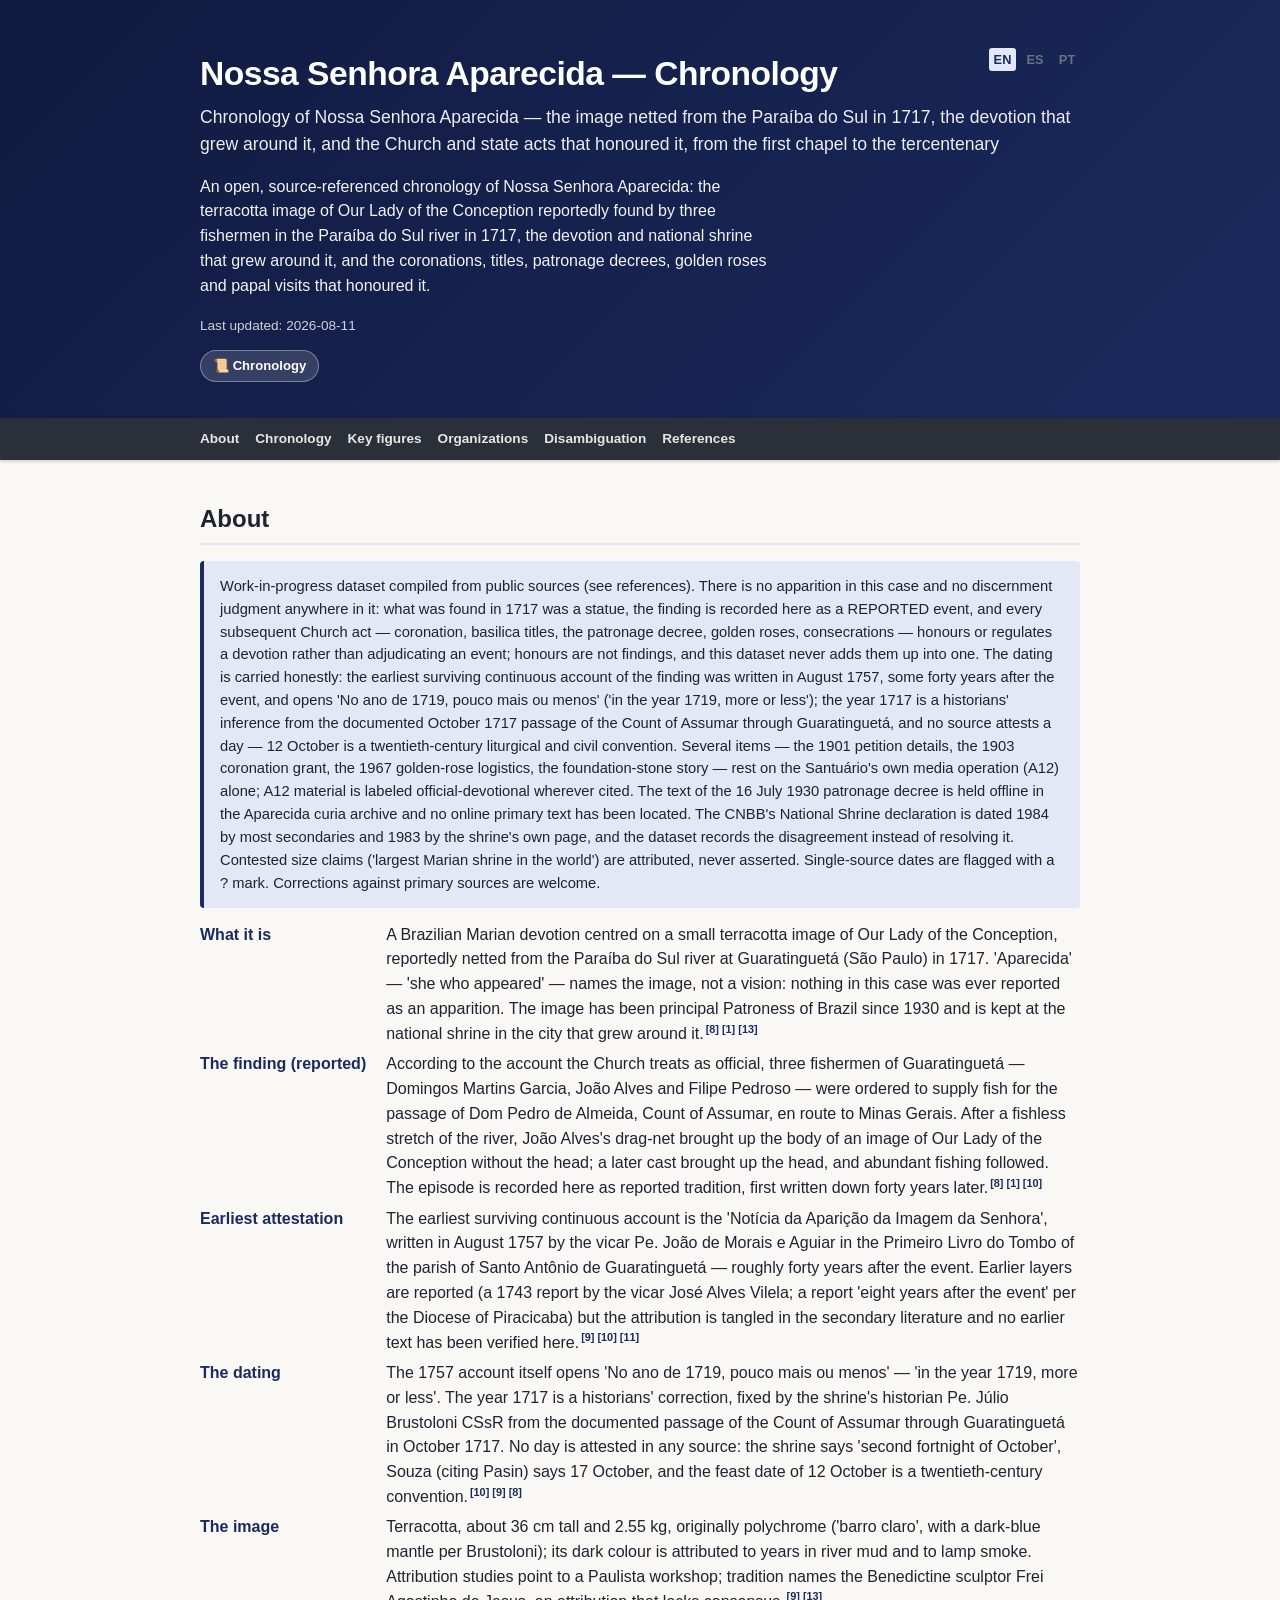
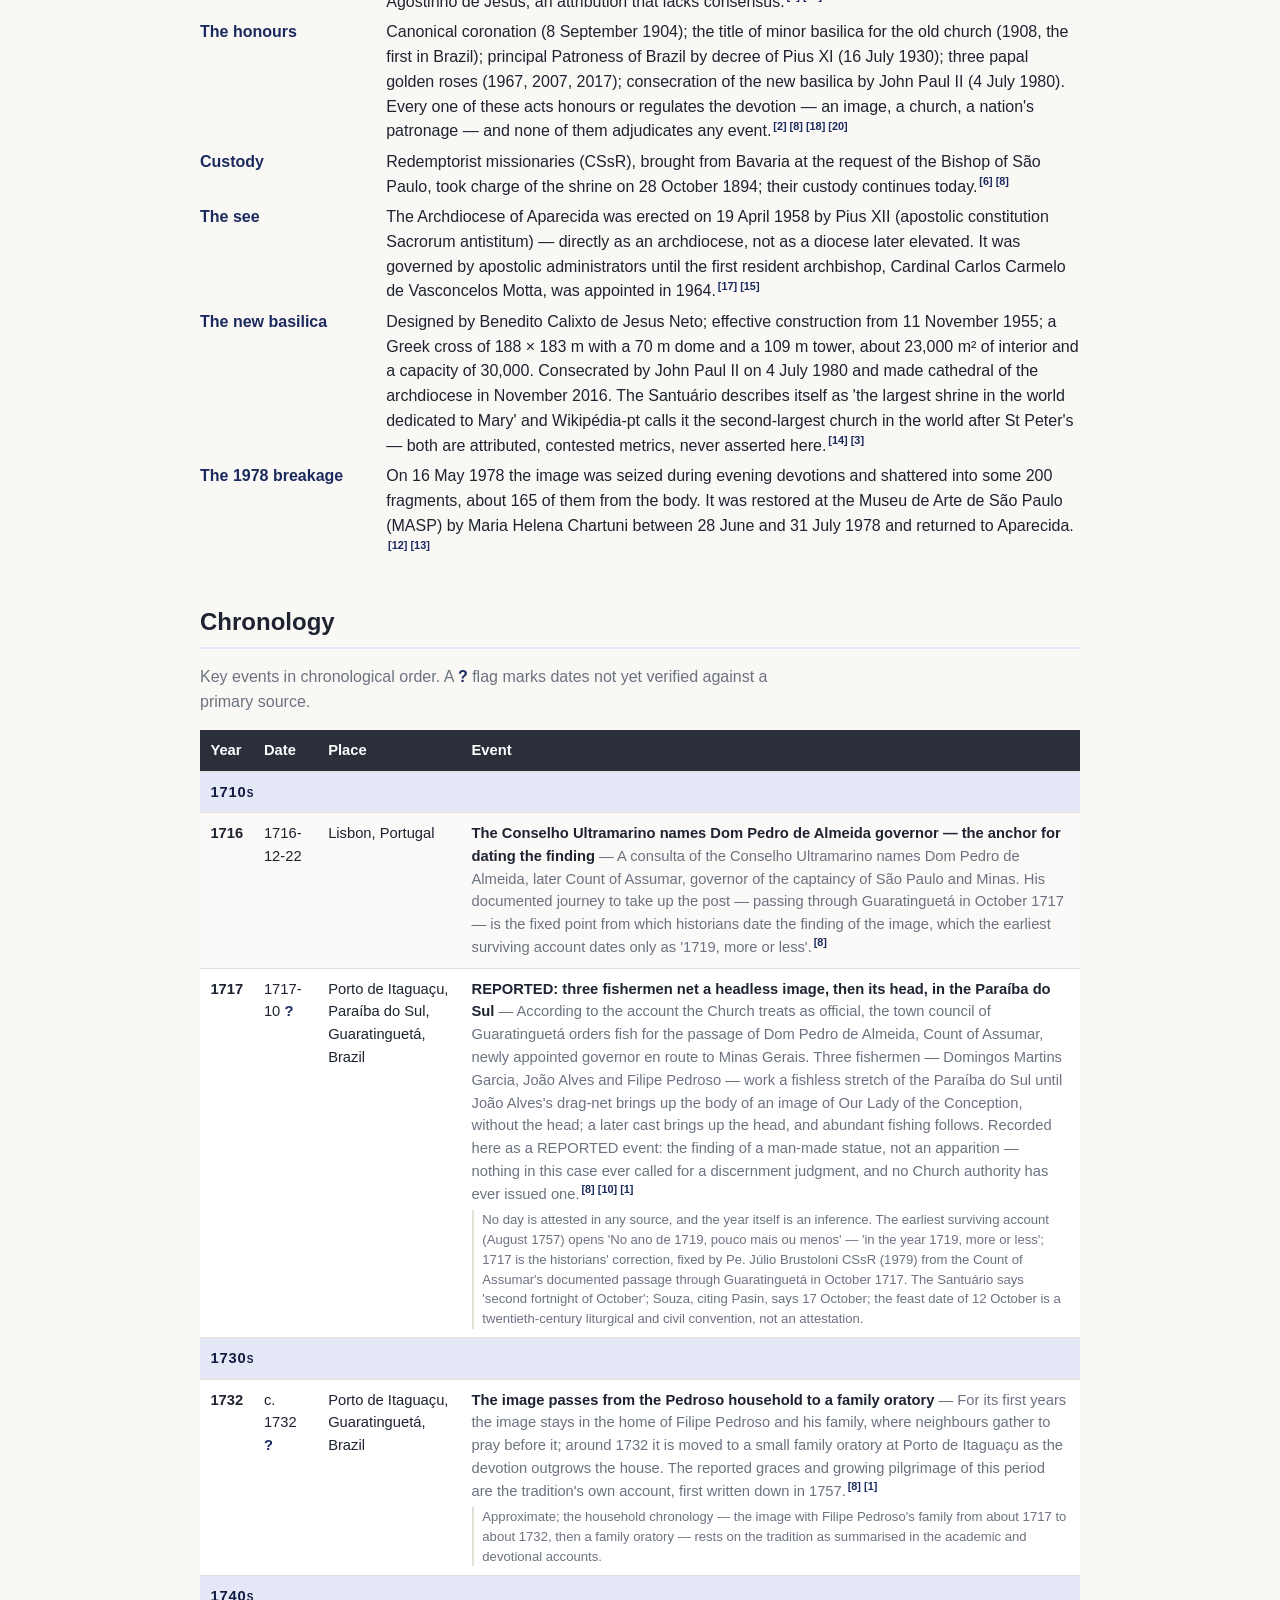
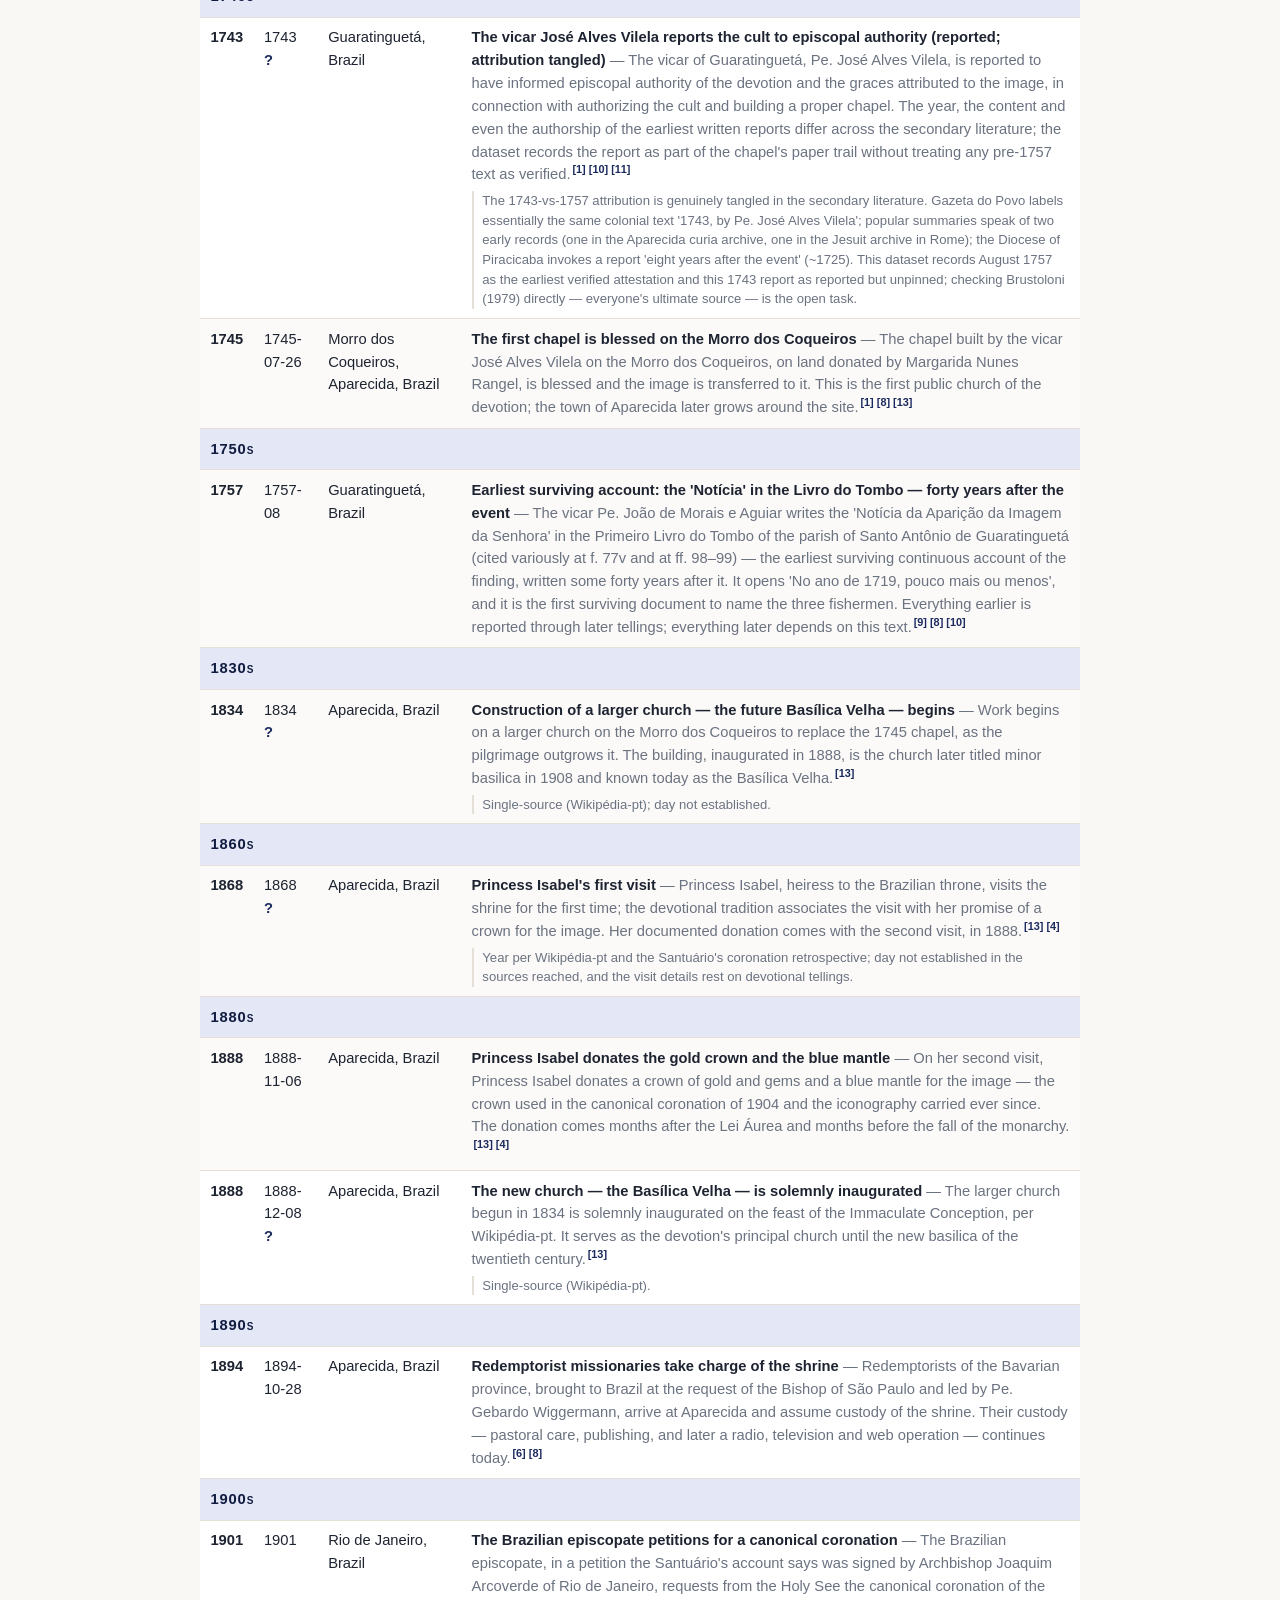
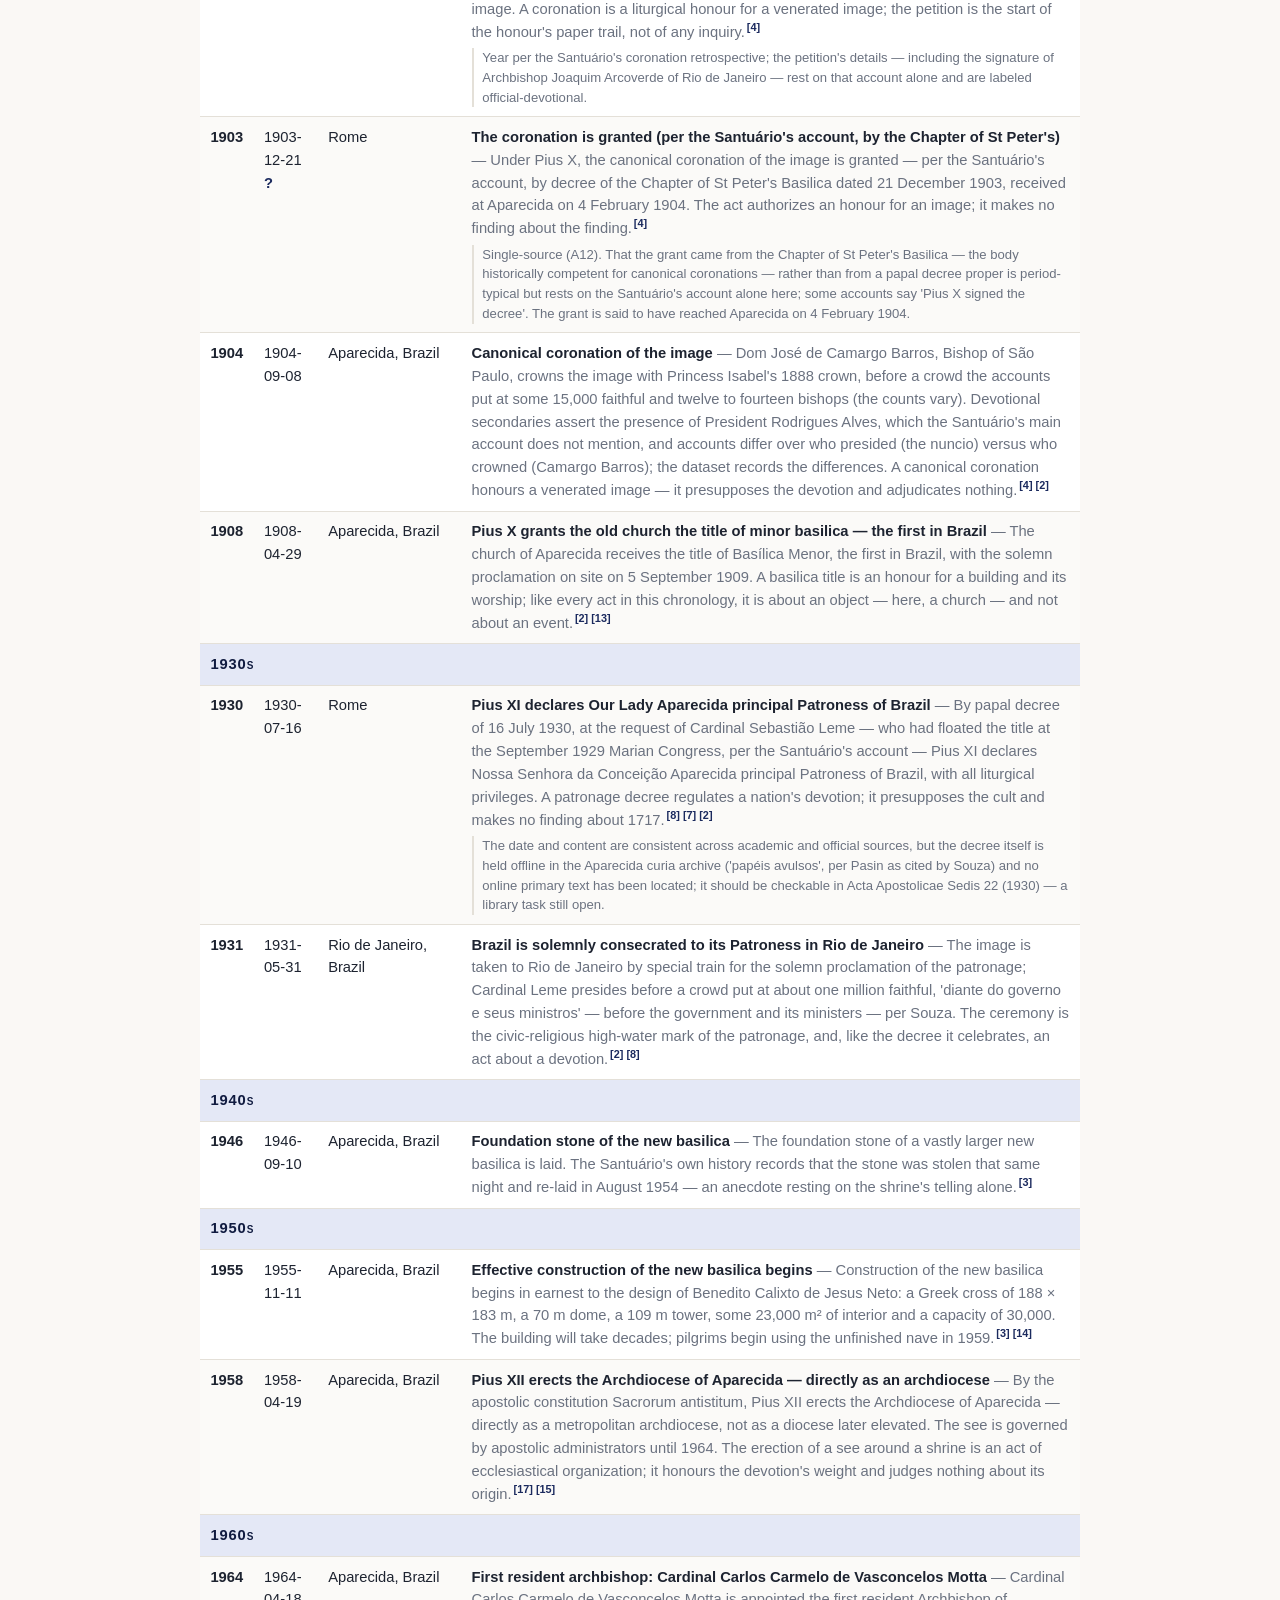
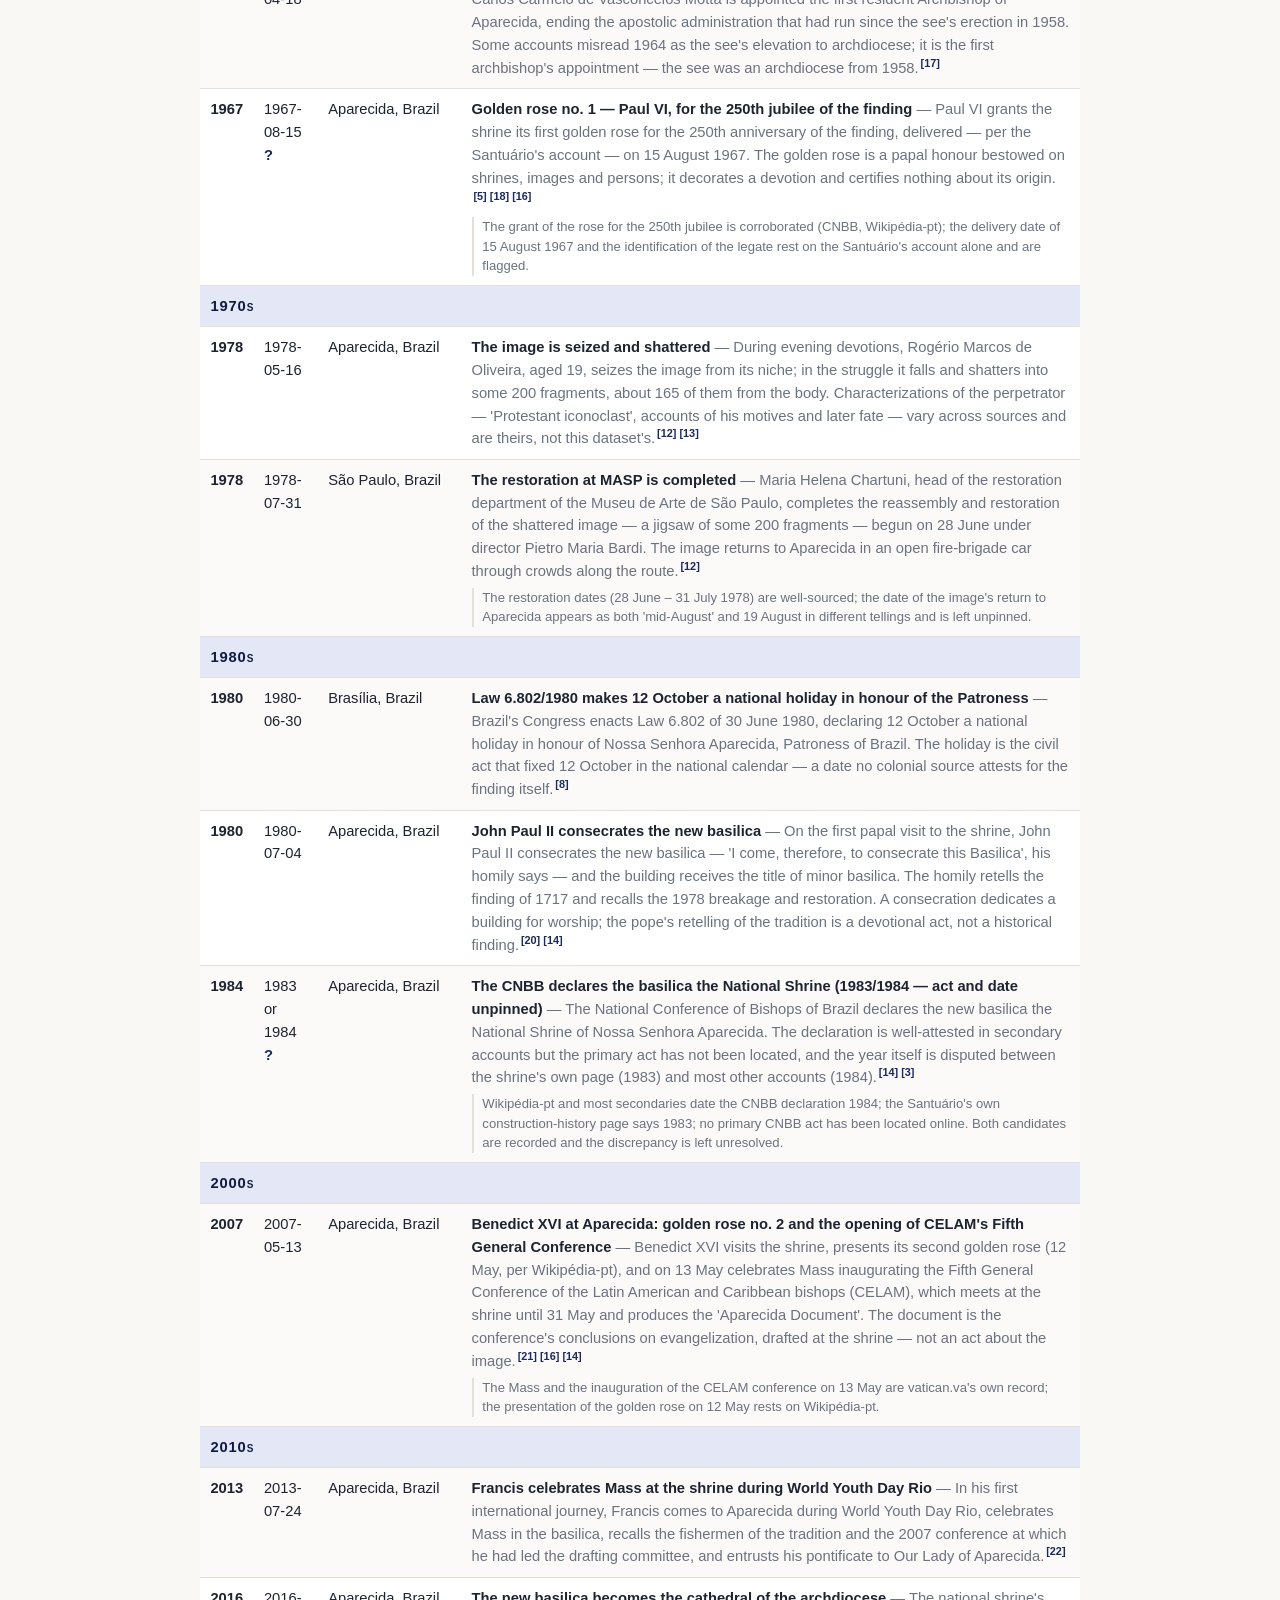
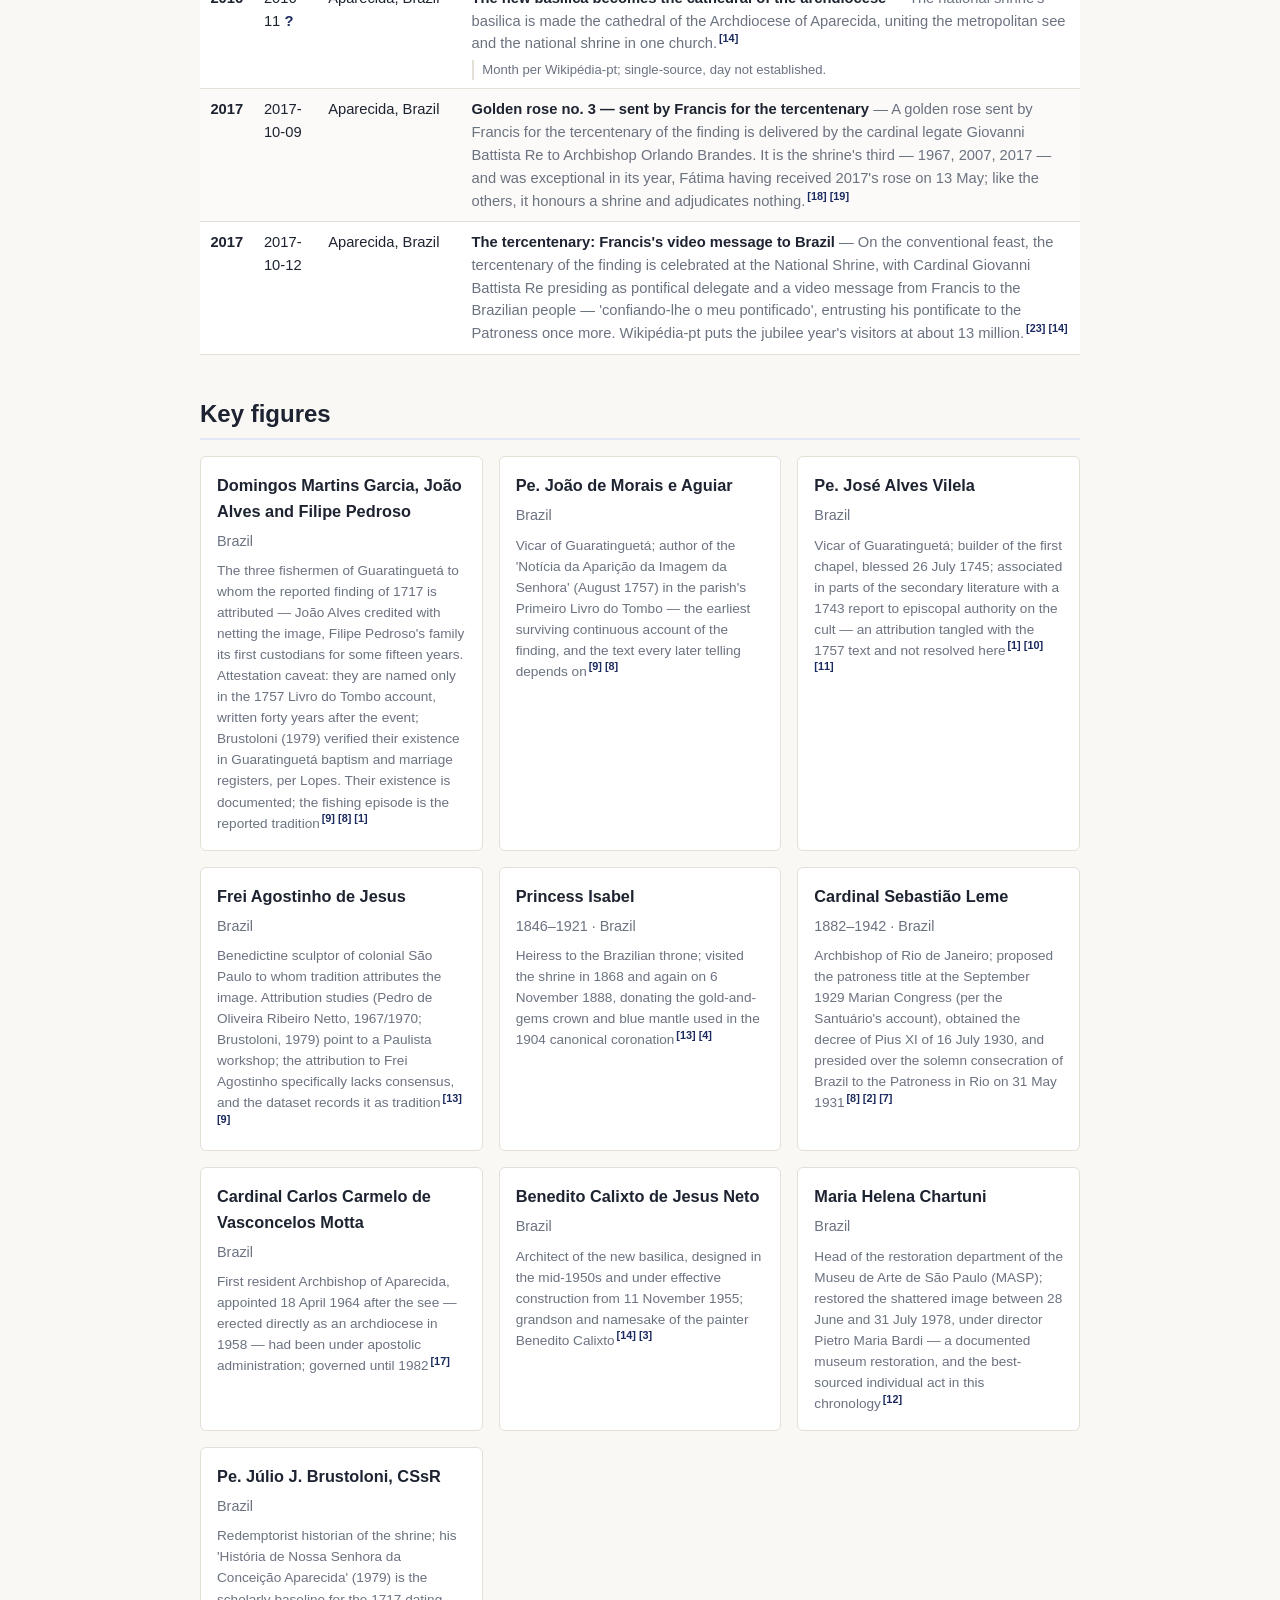
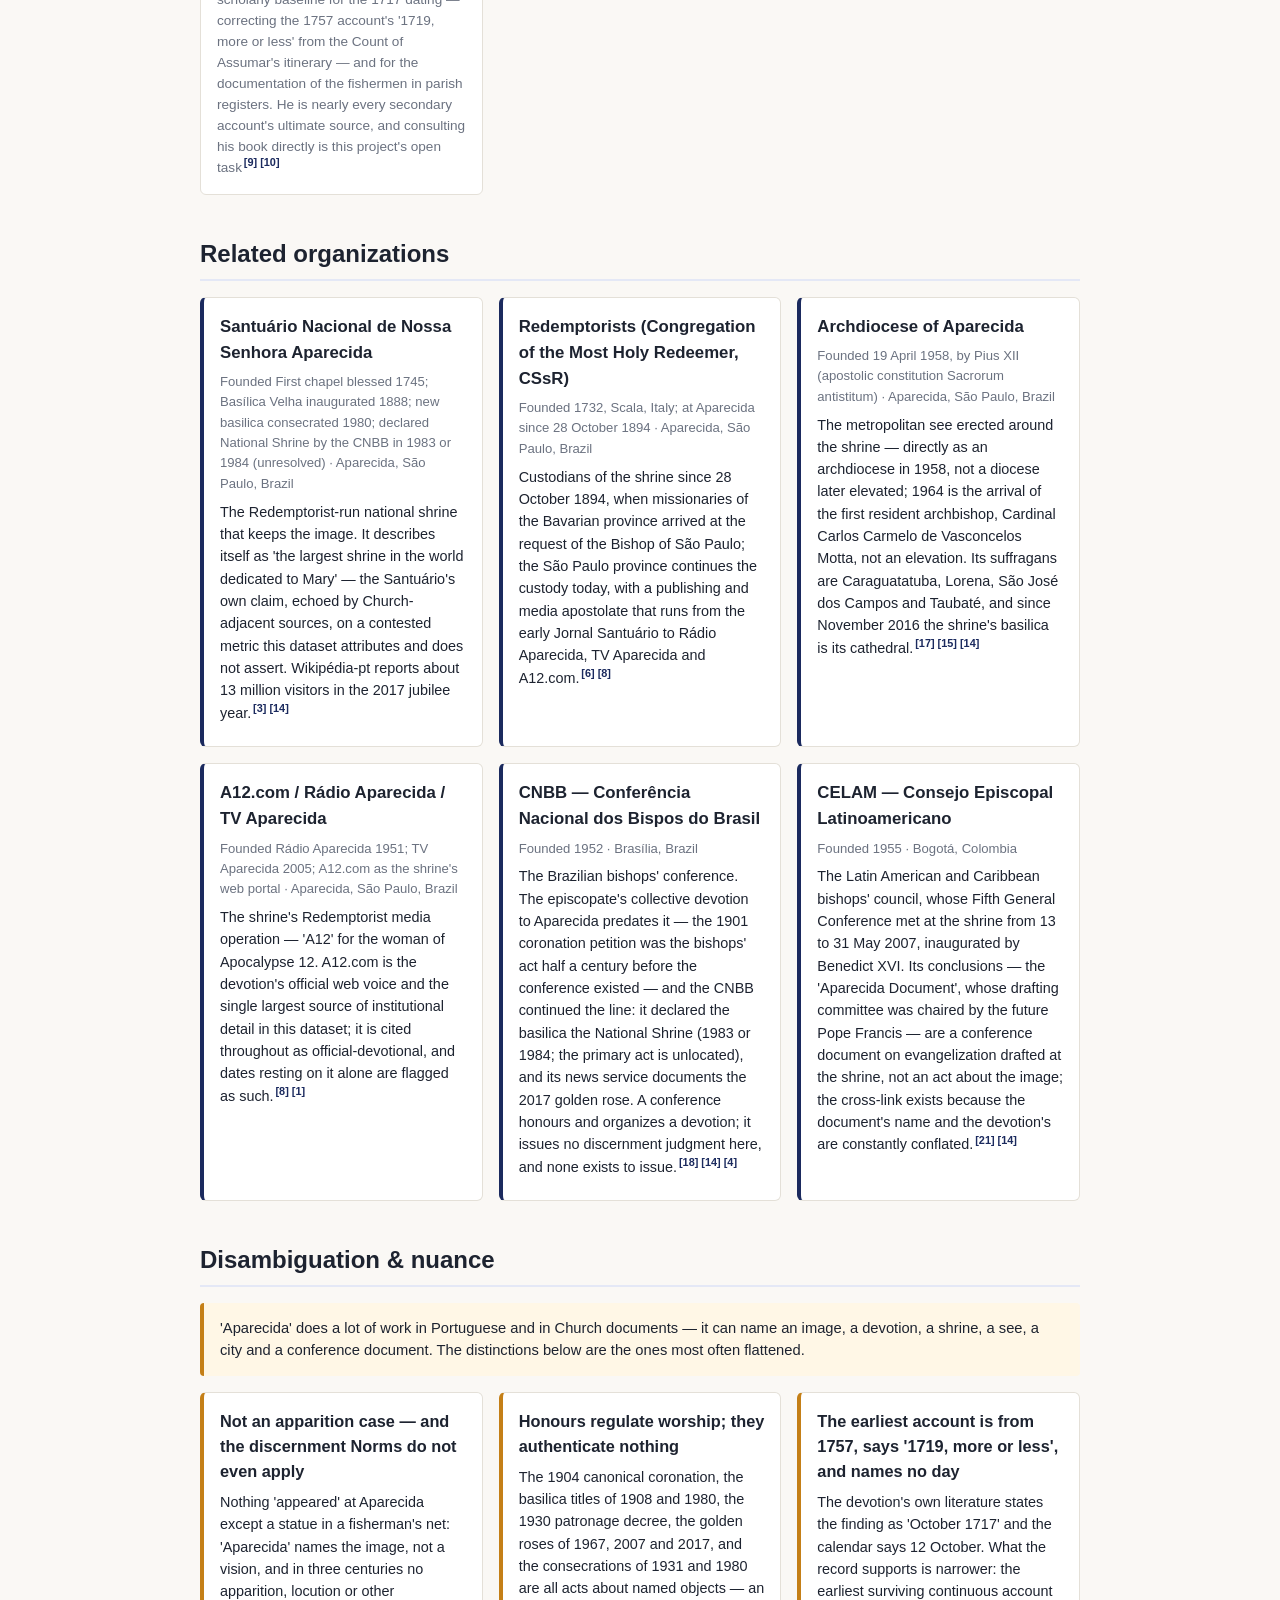
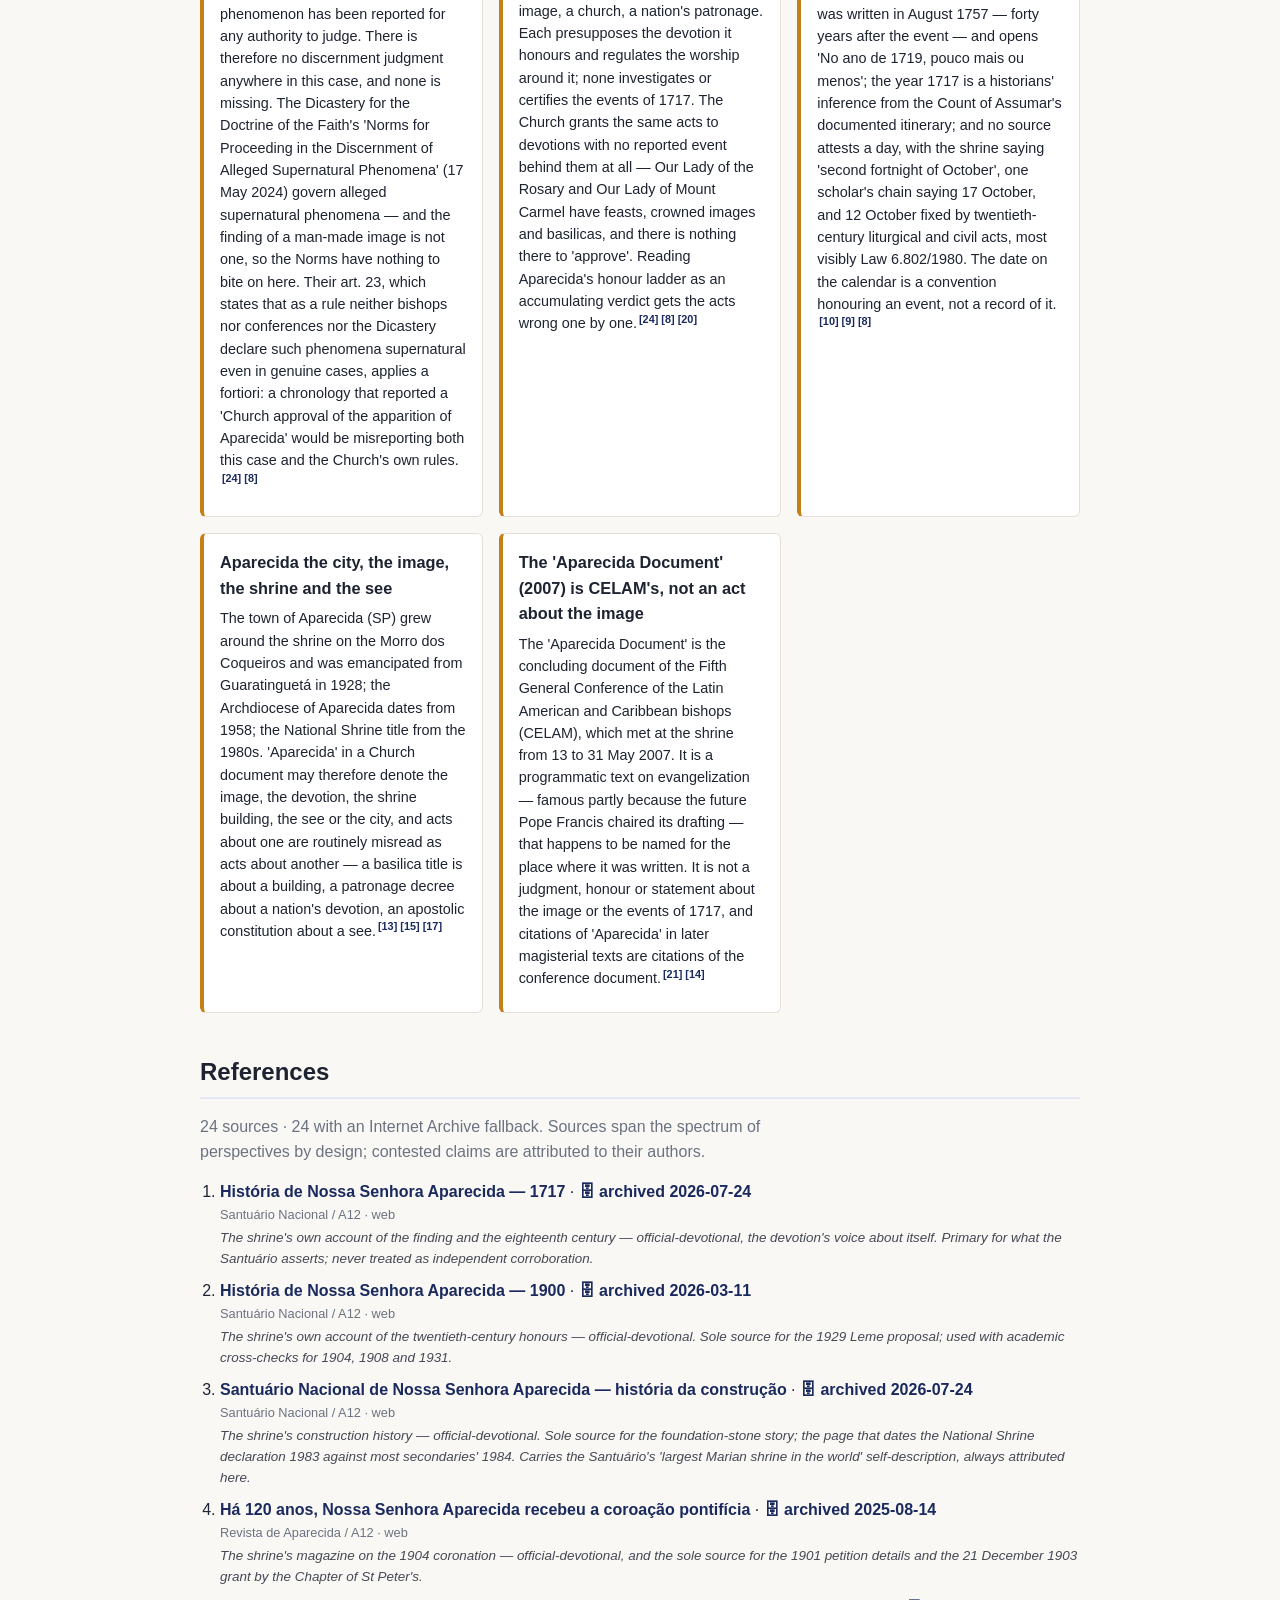
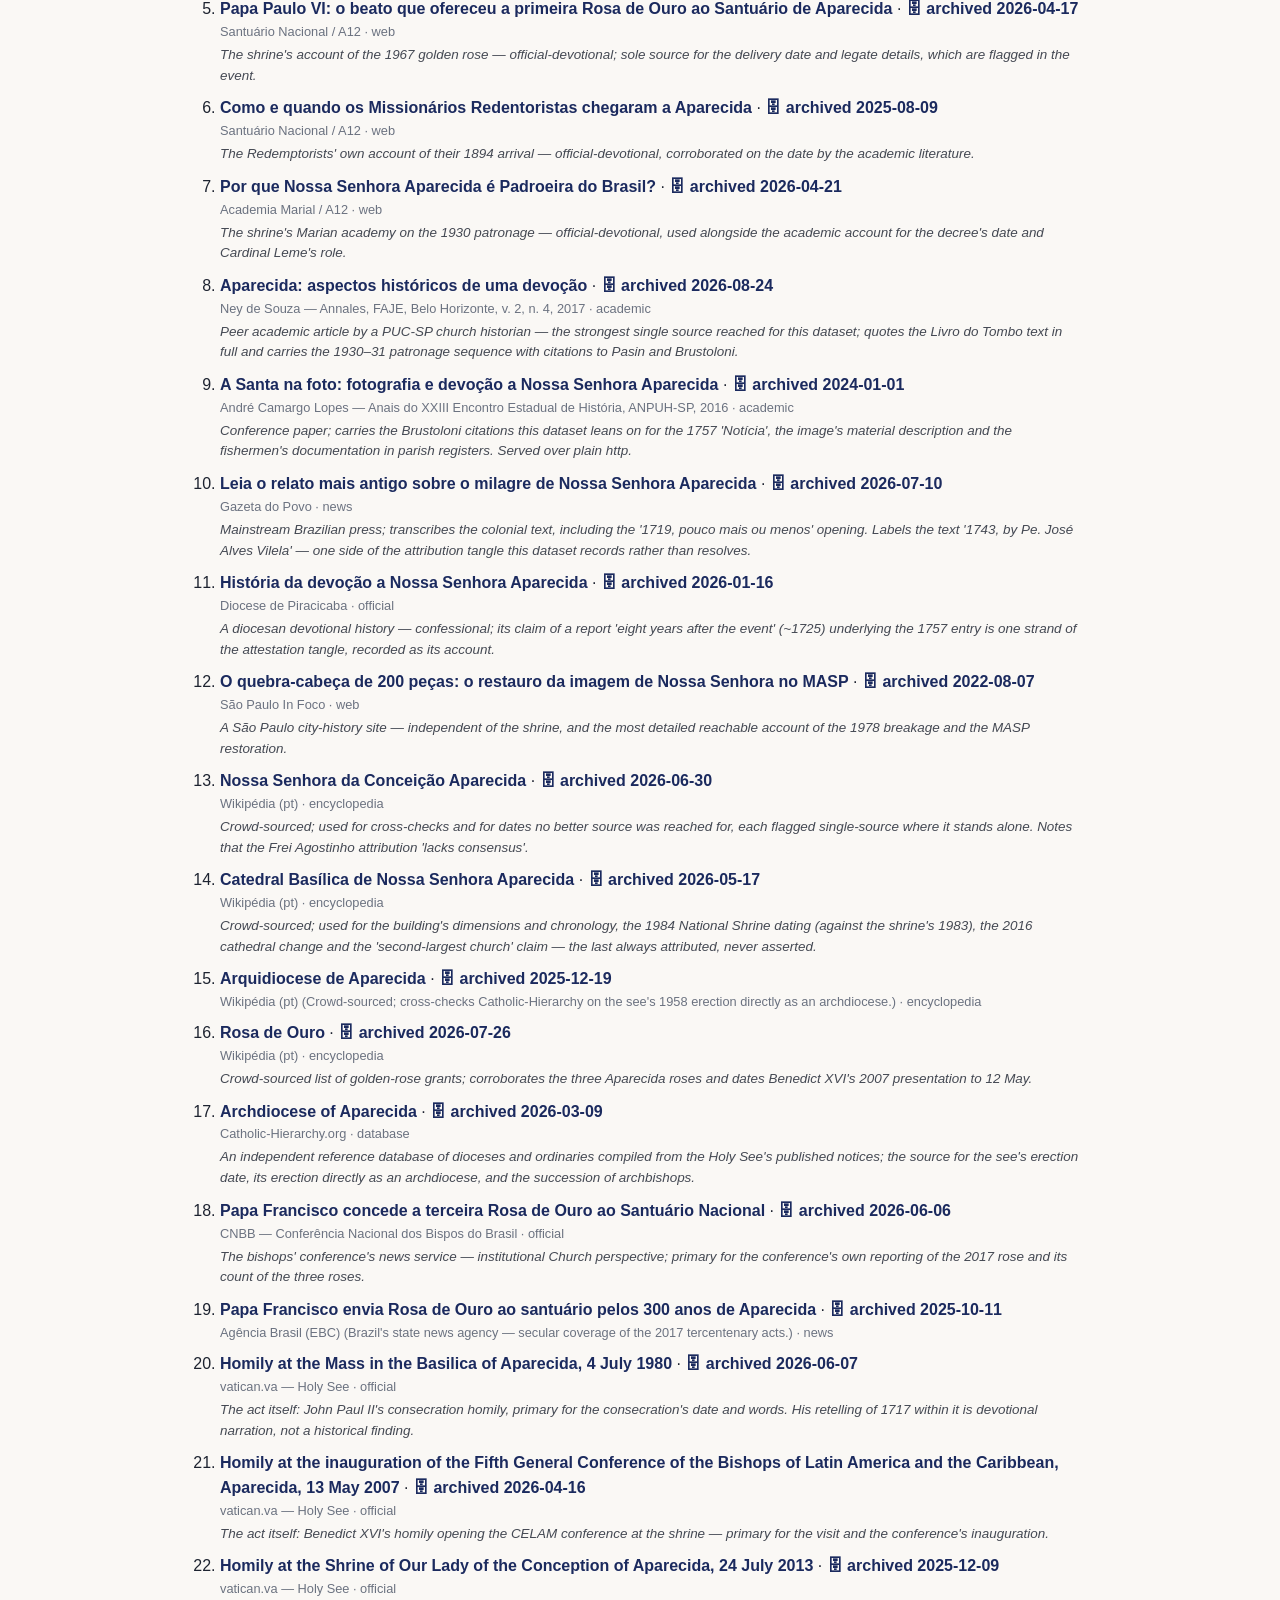
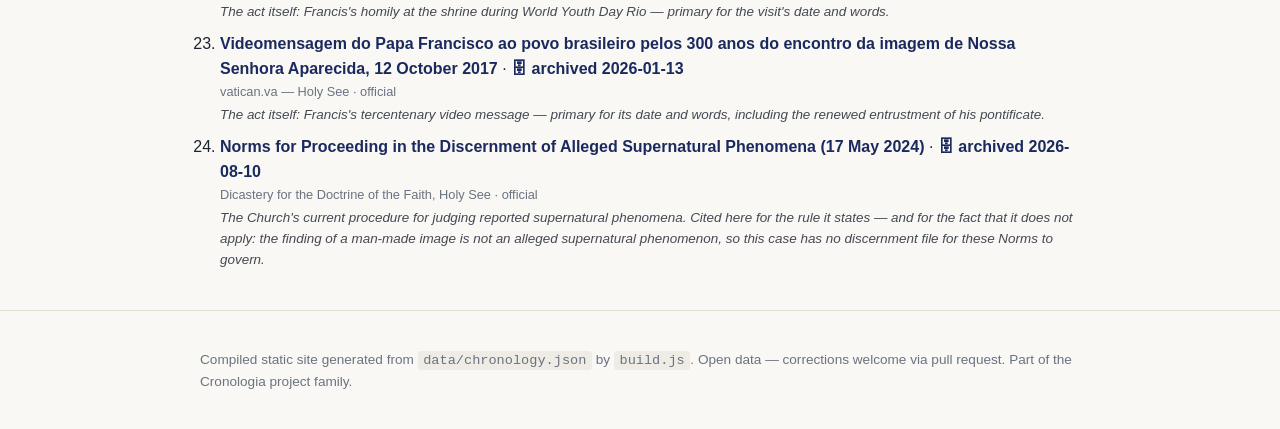
==== commit bd6b391a: "Wayback: refresh data/archives.json (scheduled preservation run)" ====
--- a/docs/en/index.html
+++ b/docs/en/index.html
@@ -459,7 +459,7 @@
 
     <section id="references">
       <h2>References</h2>
-      <p class="section-intro">24 sources · 23 with an Internet Archive fallback. Sources span the
+      <p class="section-intro">24 sources · 24 with an Internet Archive fallback. Sources span the
       spectrum of perspectives by design; contested claims are attributed to their authors.</p>
       <ol class="references">
         <li id="ref-1">
@@ -498,7 +498,7 @@
           <span class="ref-note">The shrine&#39;s Marian academy on the 1930 patronage — official-devotional, used alongside the academic account for the decree&#39;s date and Cardinal Leme&#39;s role.</span>
         </li>
         <li id="ref-8">
-          <a href="https://faje.edu.br/periodicos/index.php/annales/article/download/3864/3928/12867" rel="noopener noreferrer" target="_blank">Aparecida: aspectos históricos de uma devoção</a>
+          <a href="https://faje.edu.br/periodicos/index.php/annales/article/download/3864/3928/12867" rel="noopener noreferrer" target="_blank">Aparecida: aspectos históricos de uma devoção</a> · <a class="archive-link" href="https://web.archive.org/web/20260824072042/https://faje.edu.br/periodicos/index.php/annales/article/download/3864/3928/12867" rel="noopener noreferrer" target="_blank">🗄 archived 2026-08-24</a>
           <span class="ref-meta">Ney de Souza — Annales, FAJE, Belo Horizonte, v. 2, n. 4, 2017 · academic</span>
           <span class="ref-note">Peer academic article by a PUC-SP church historian — the strongest single source reached for this dataset; quotes the Livro do Tombo text in full and carries the 1930–31 patronage sequence with citations to Pasin and Brustoloni.</span>
         </li>
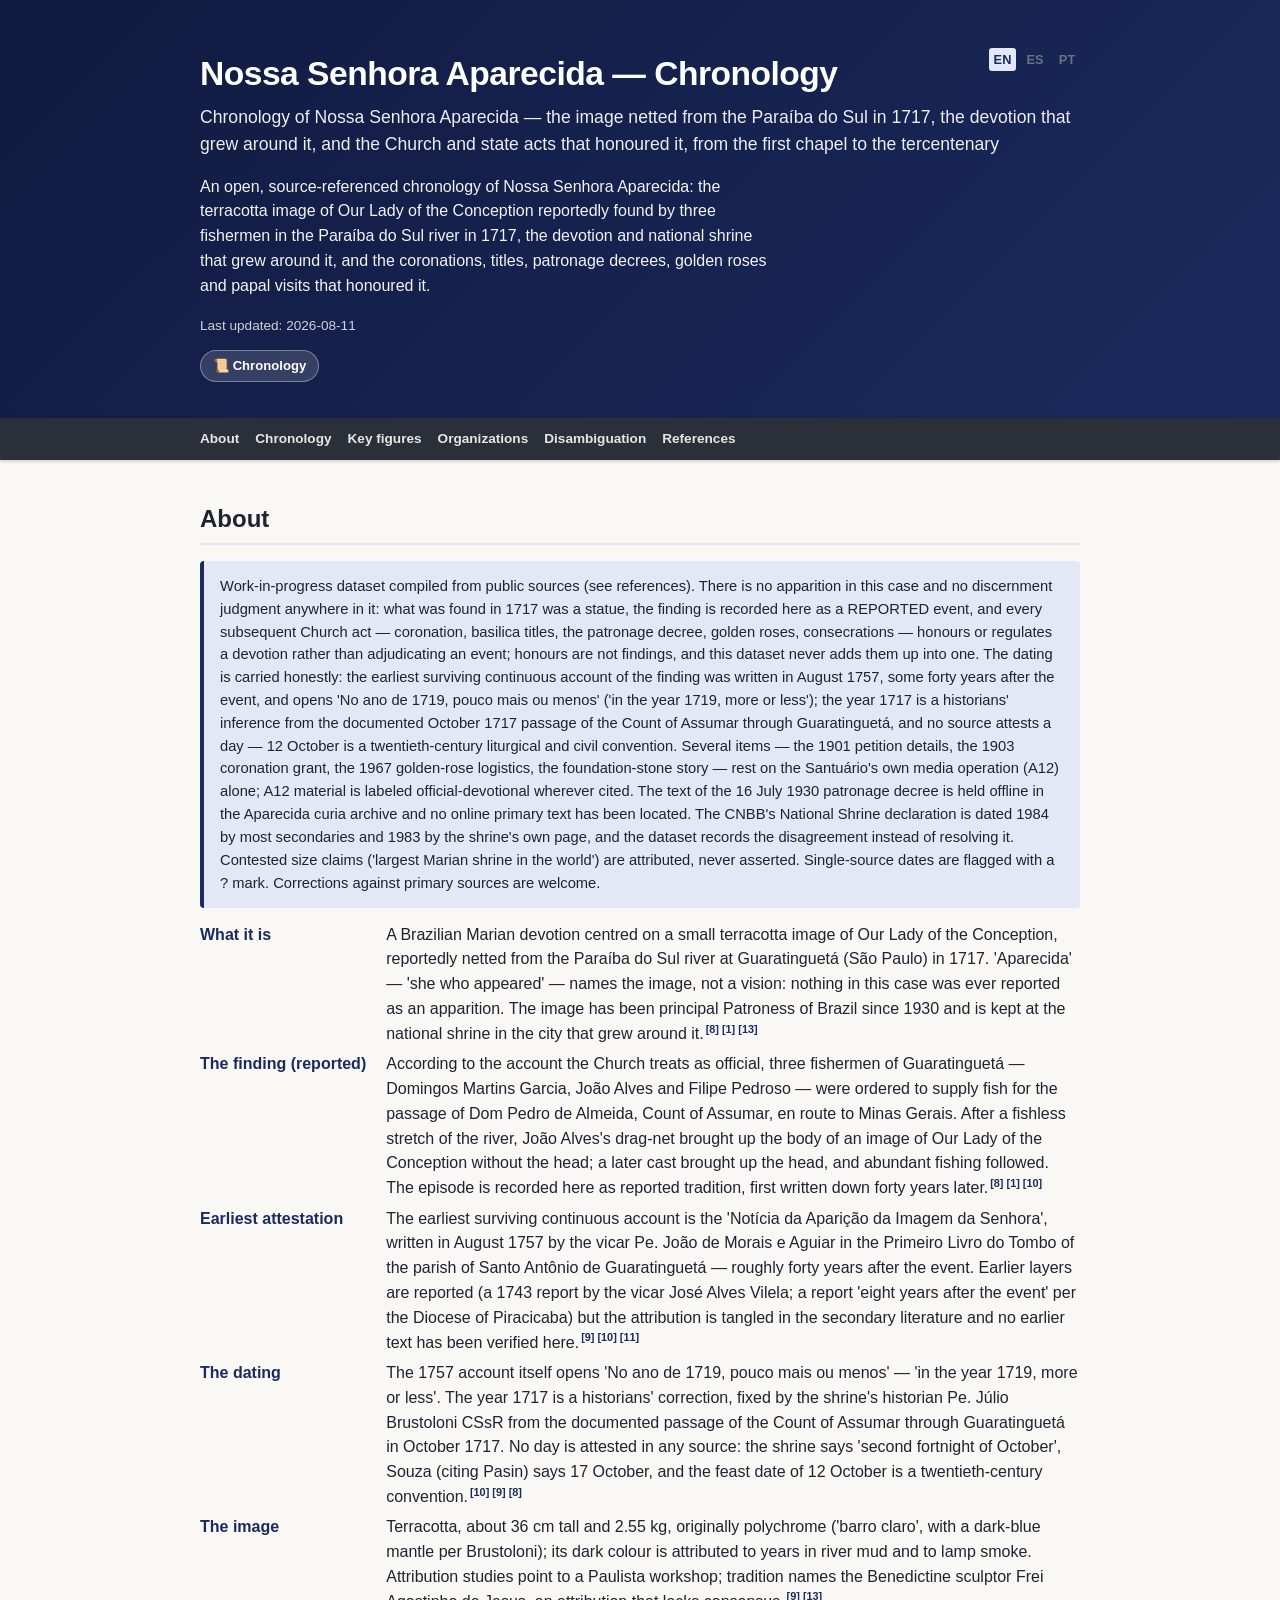
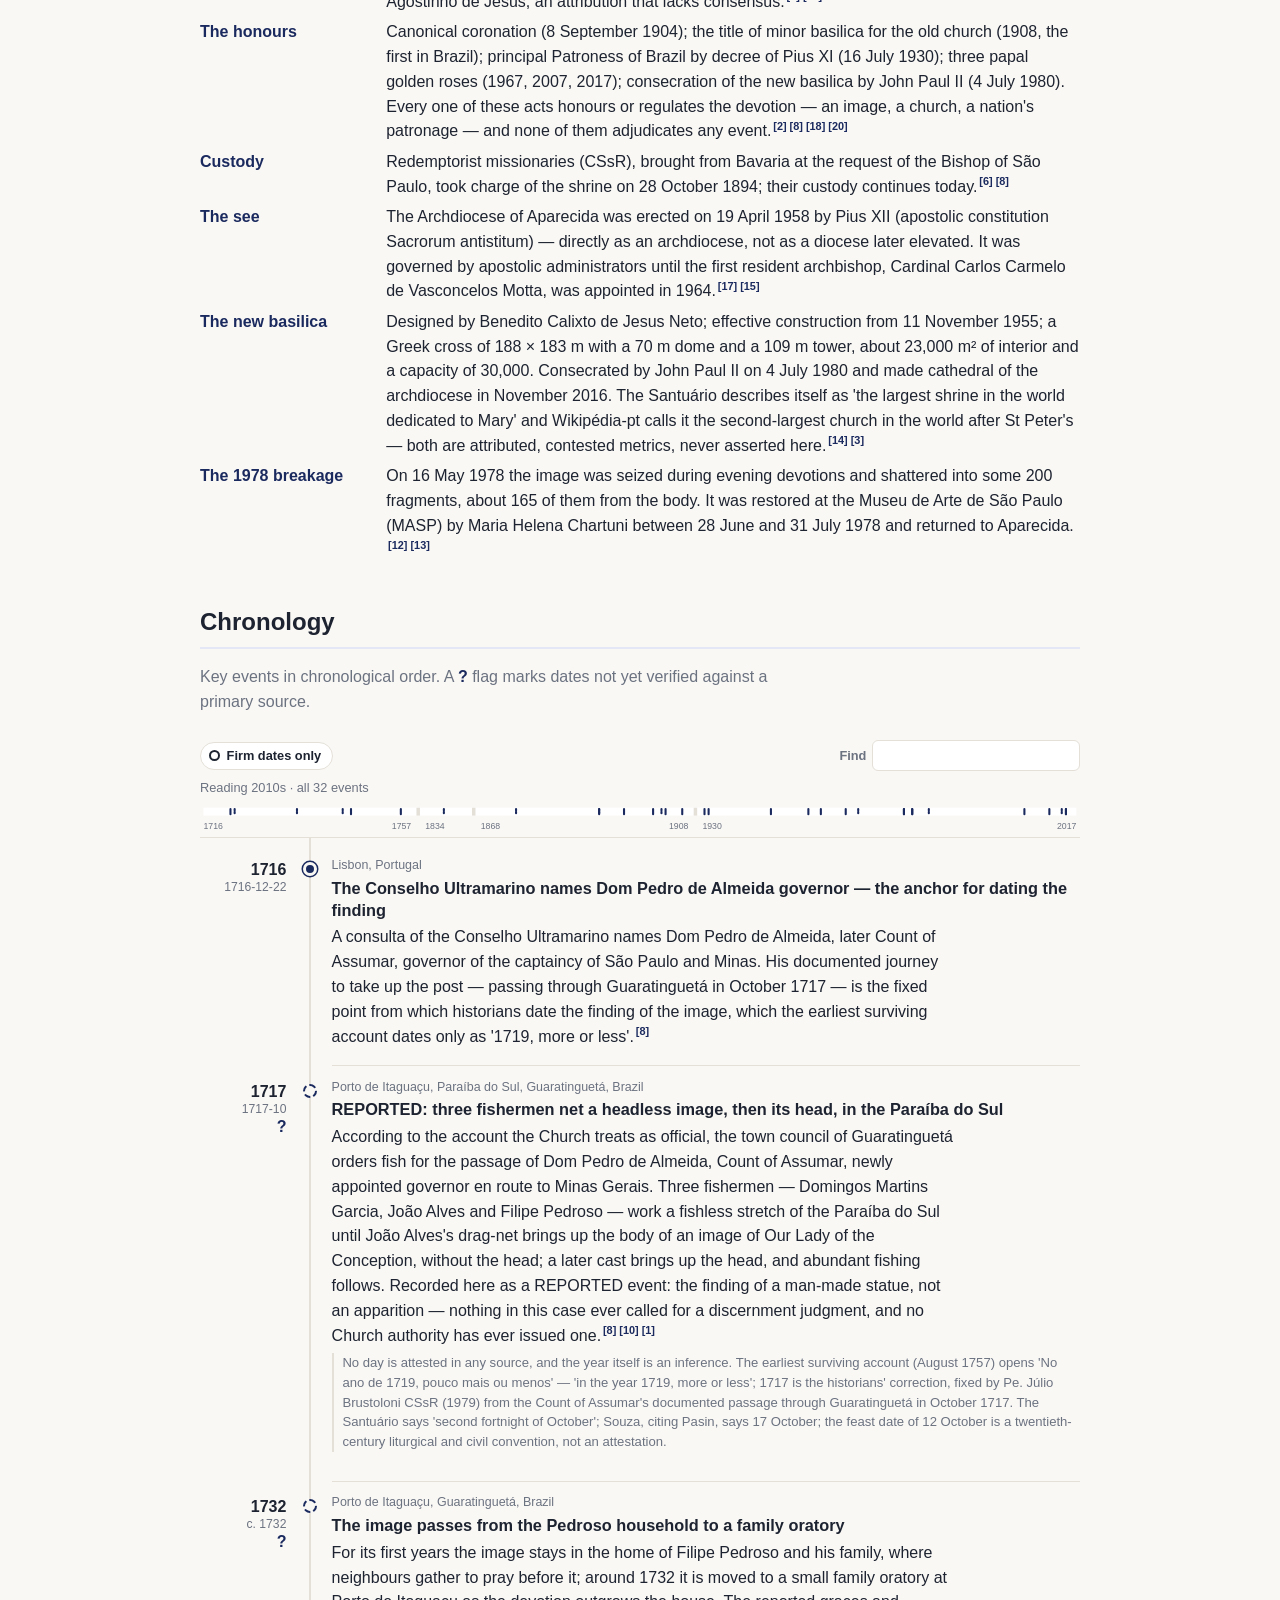
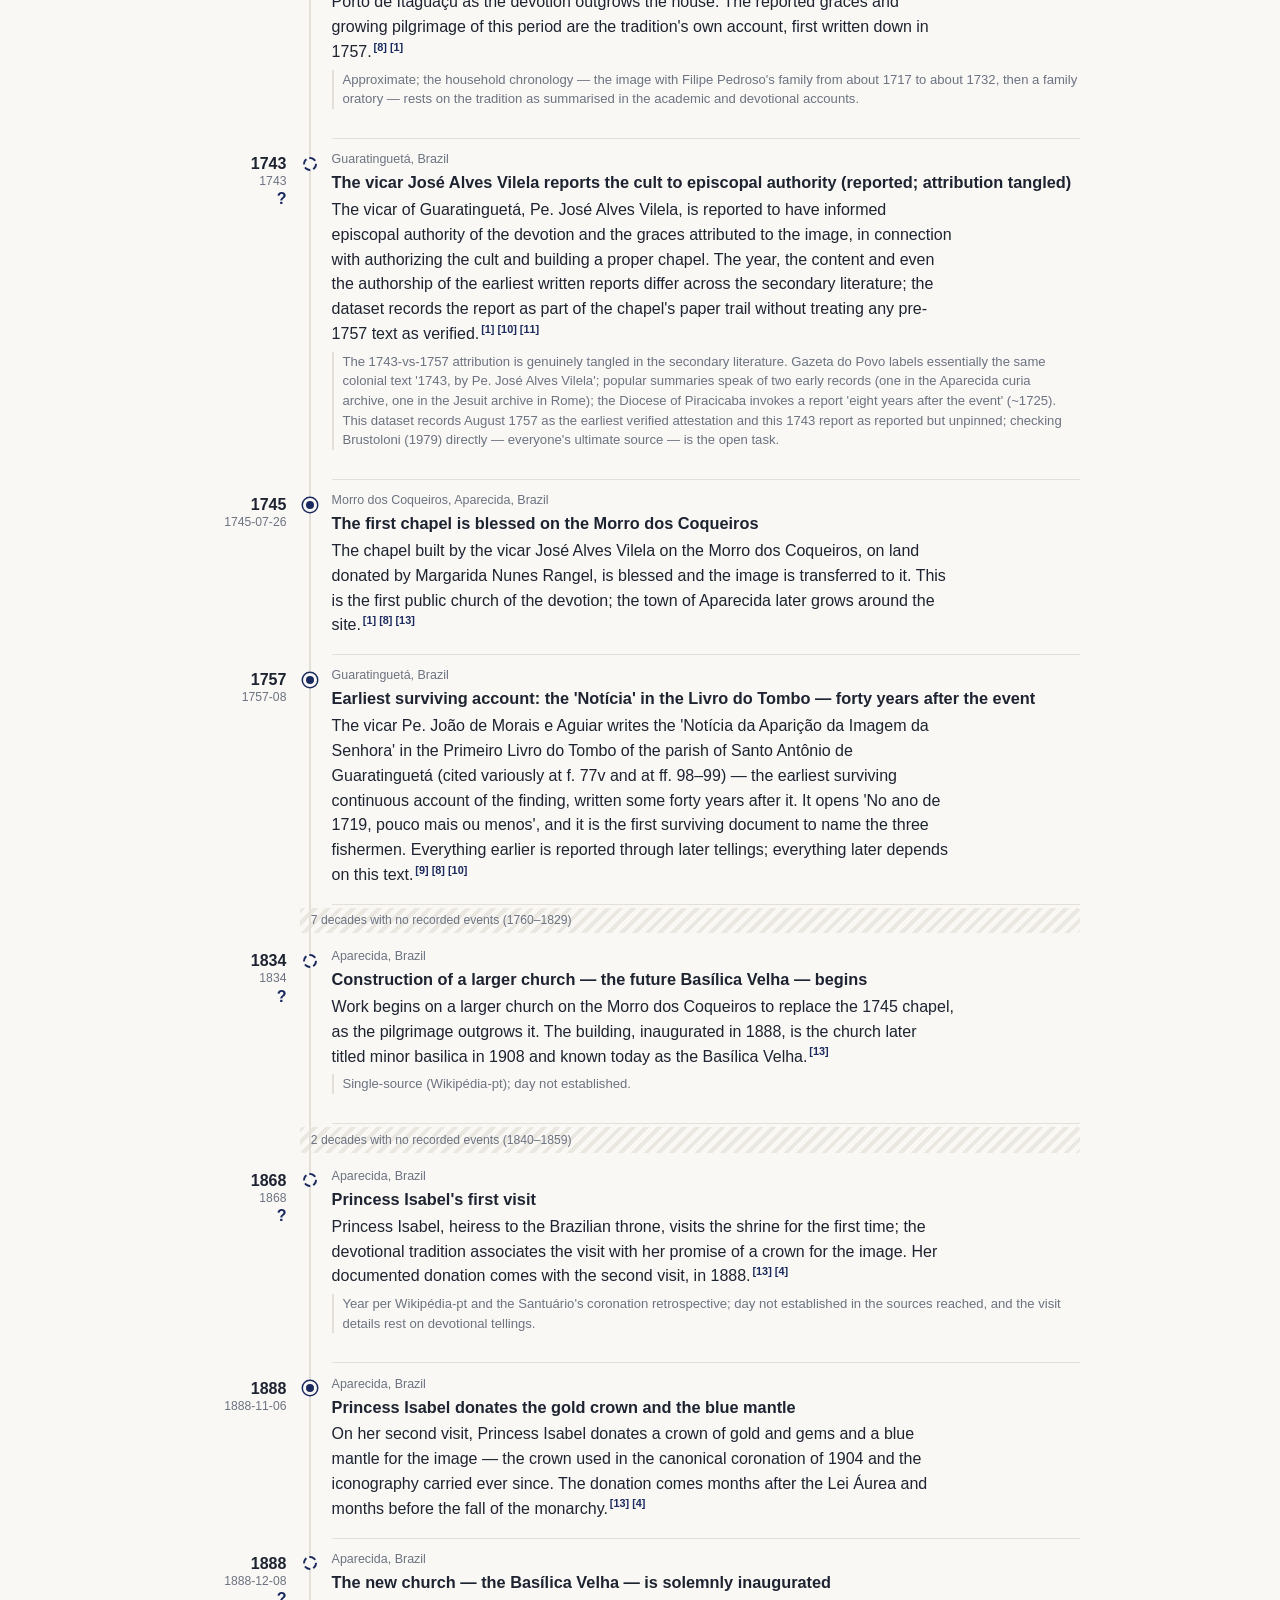
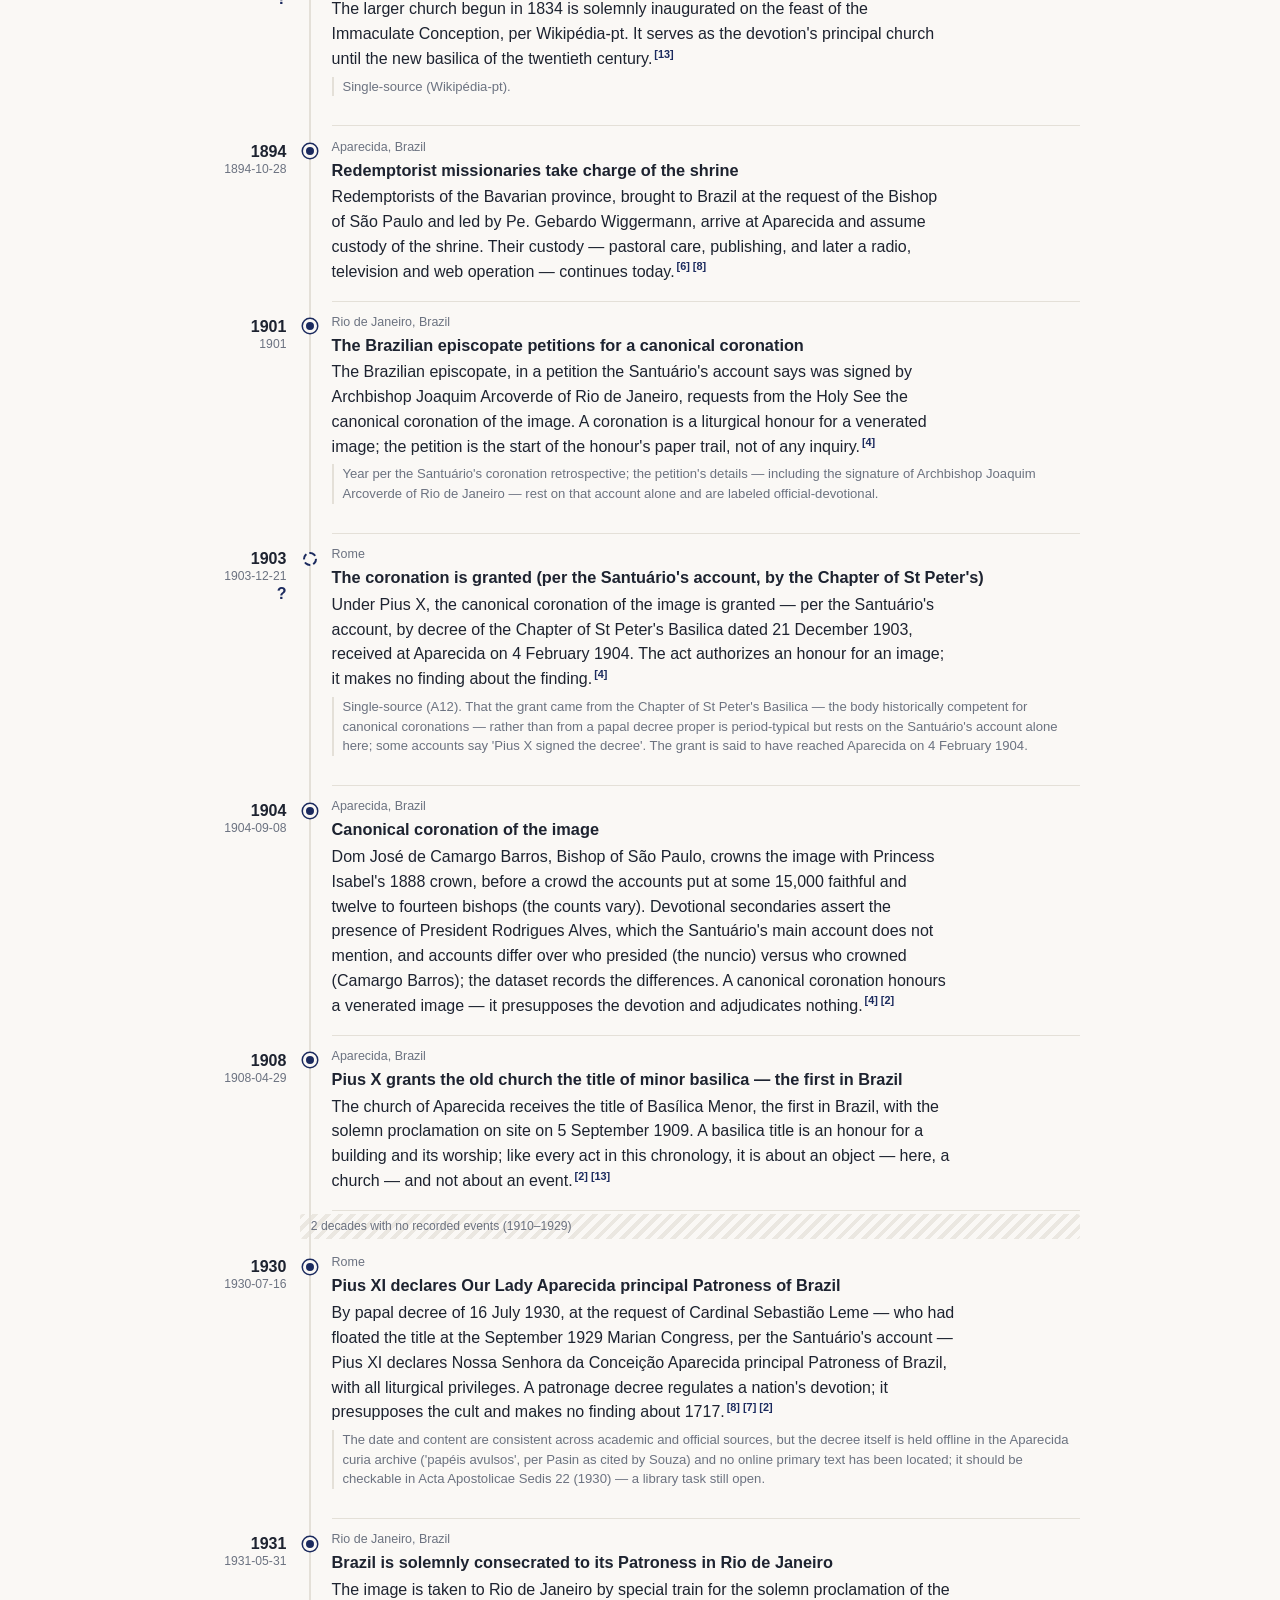
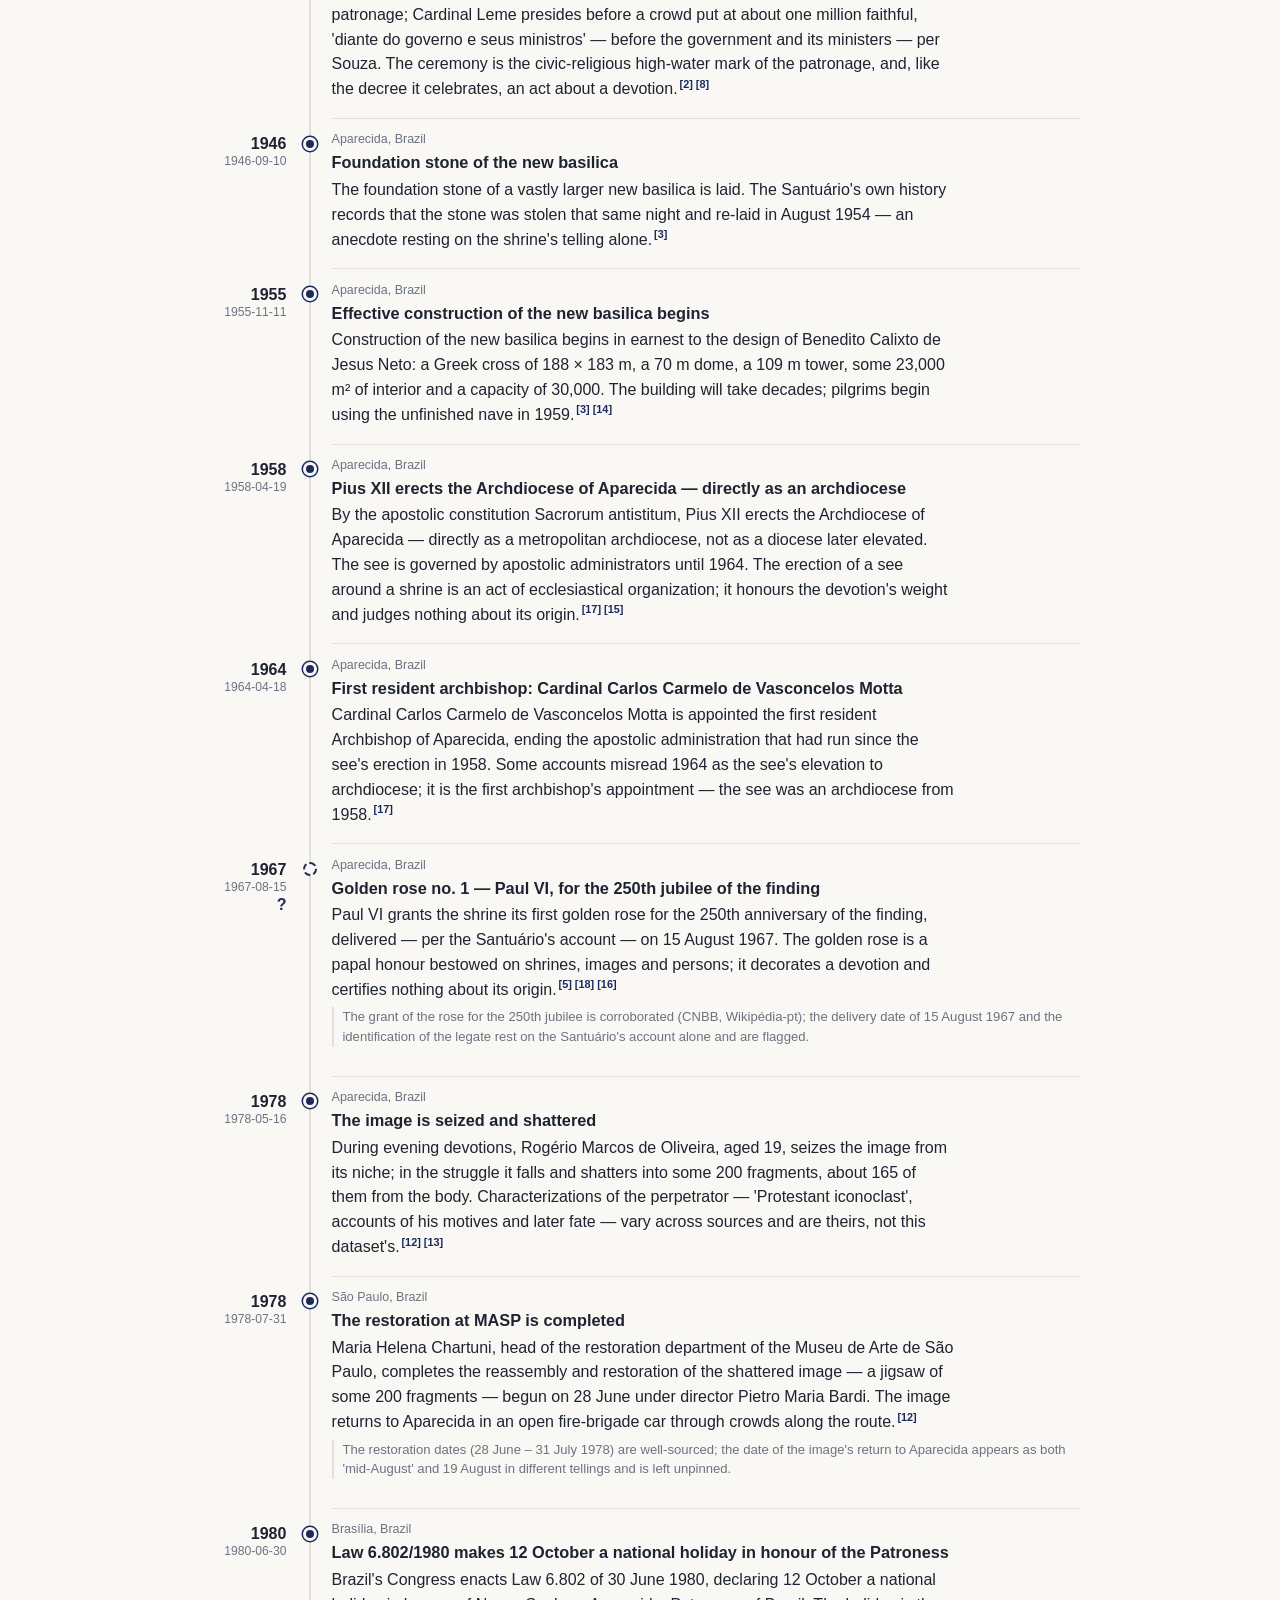
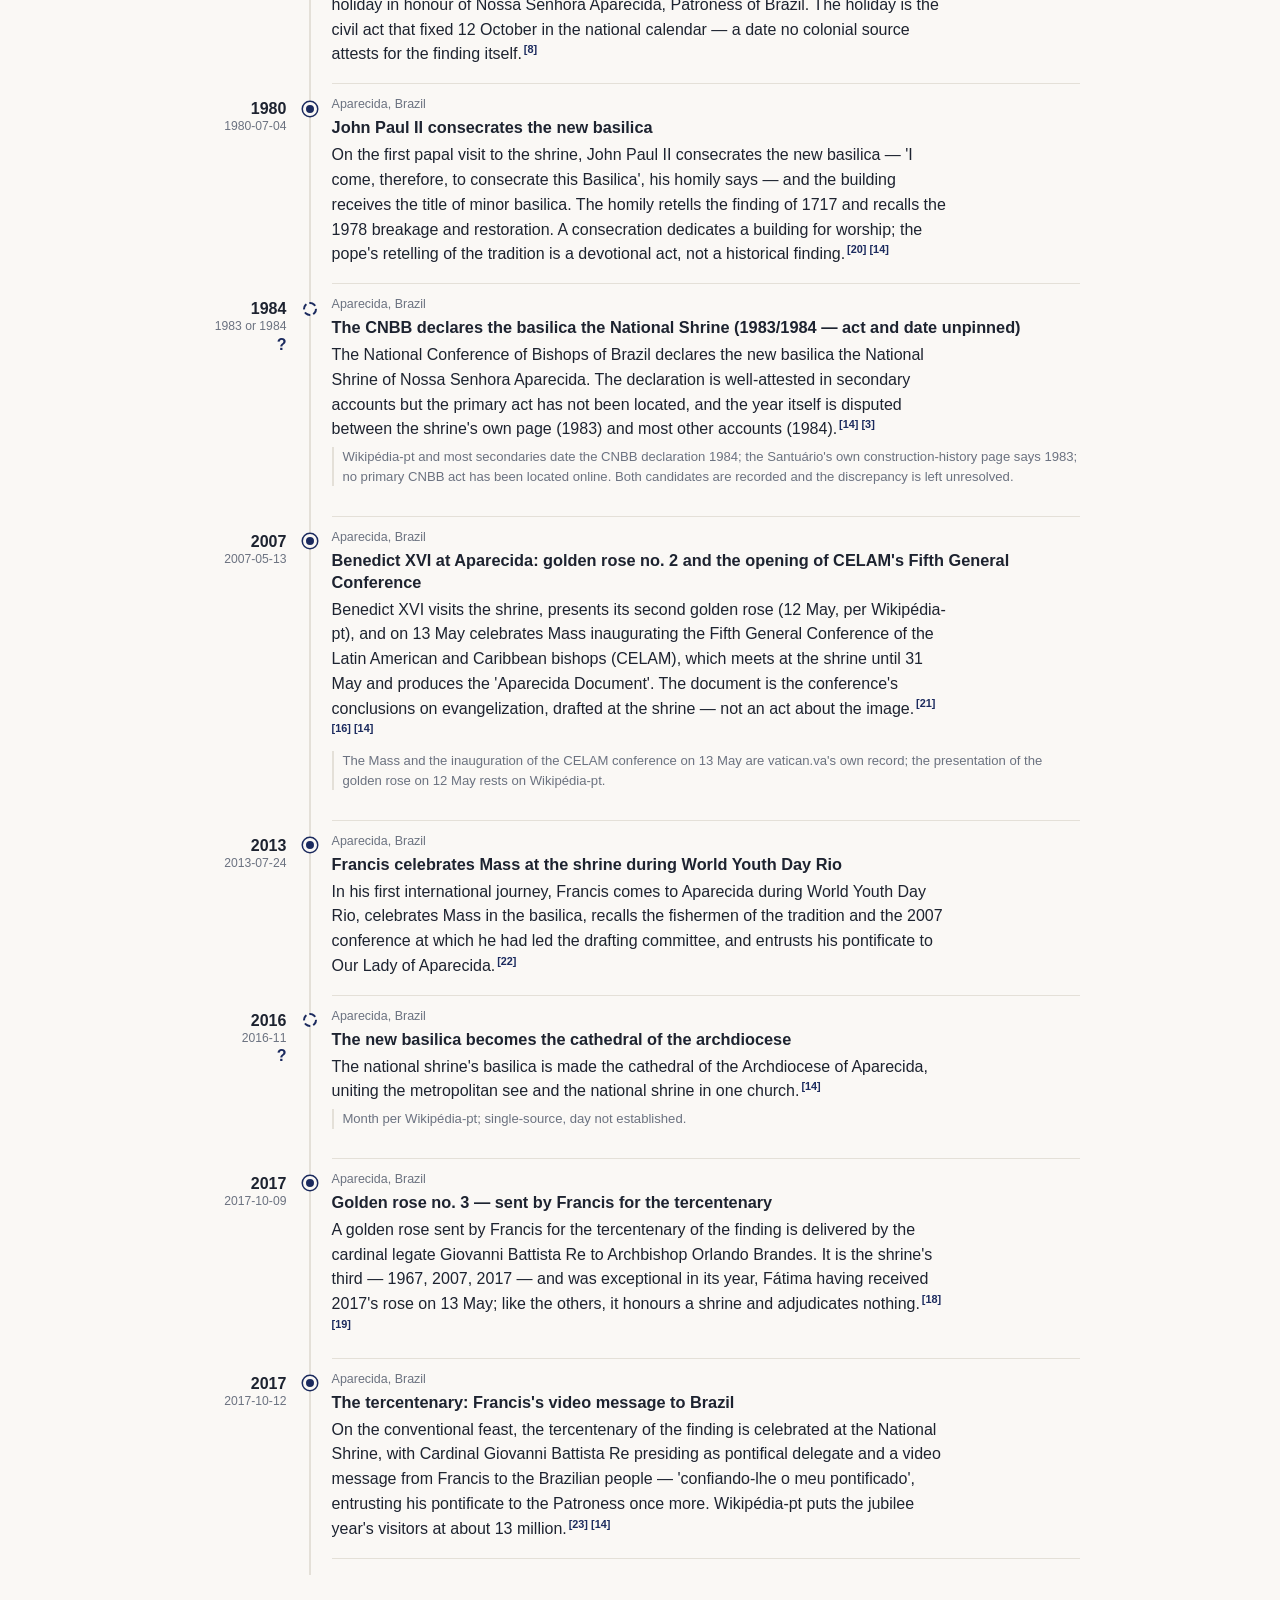
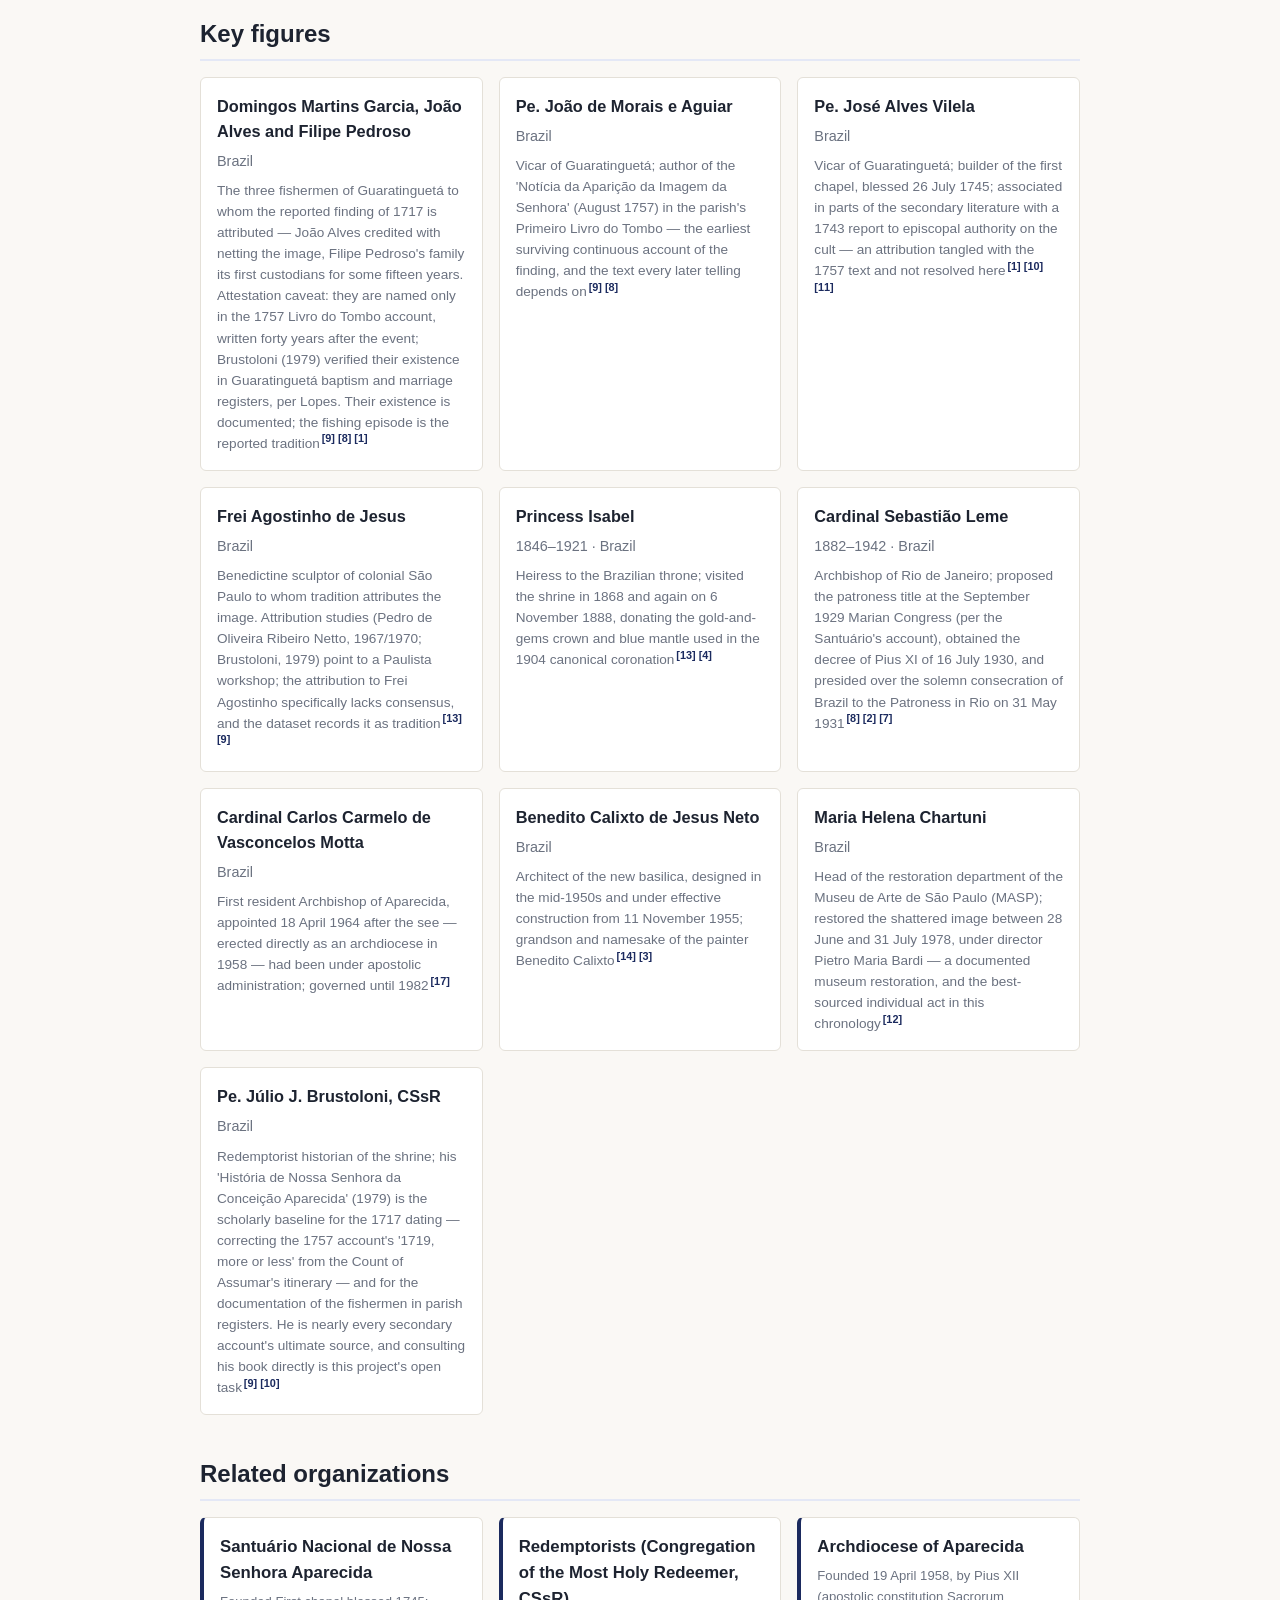
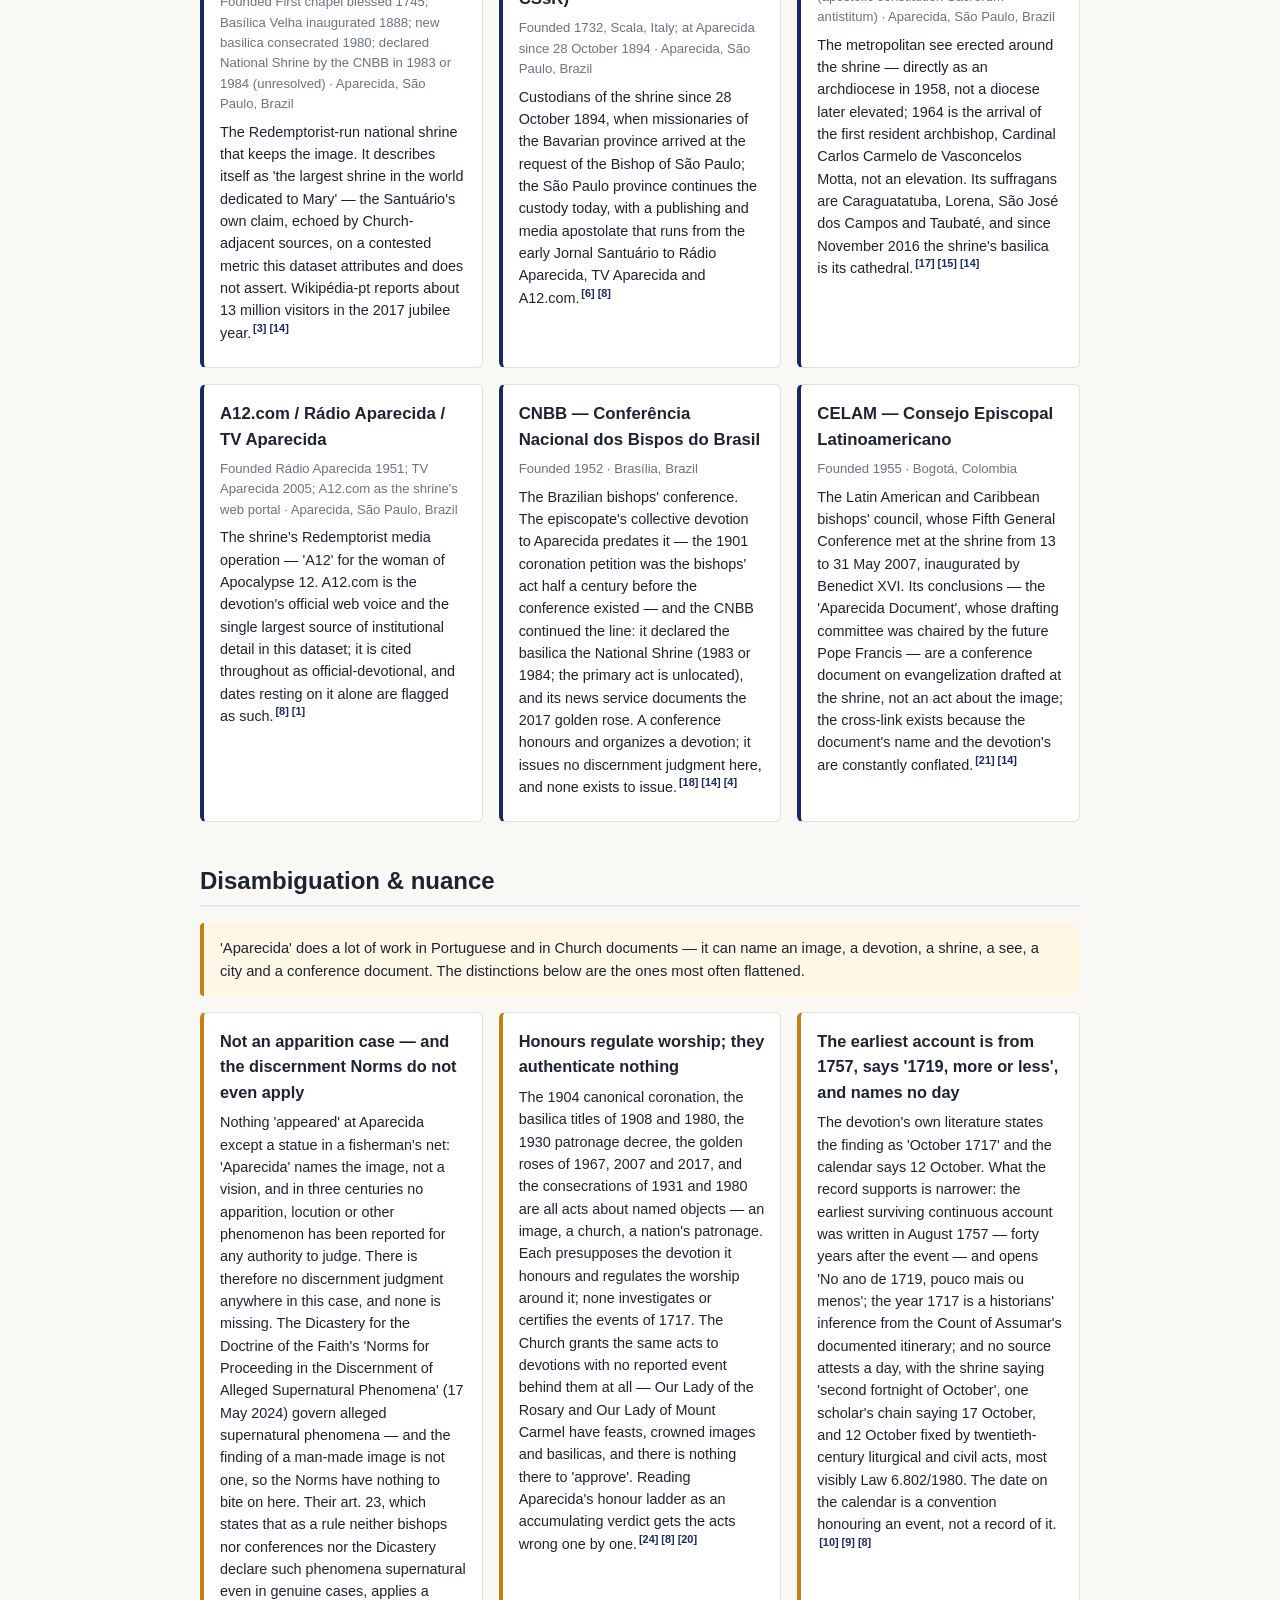
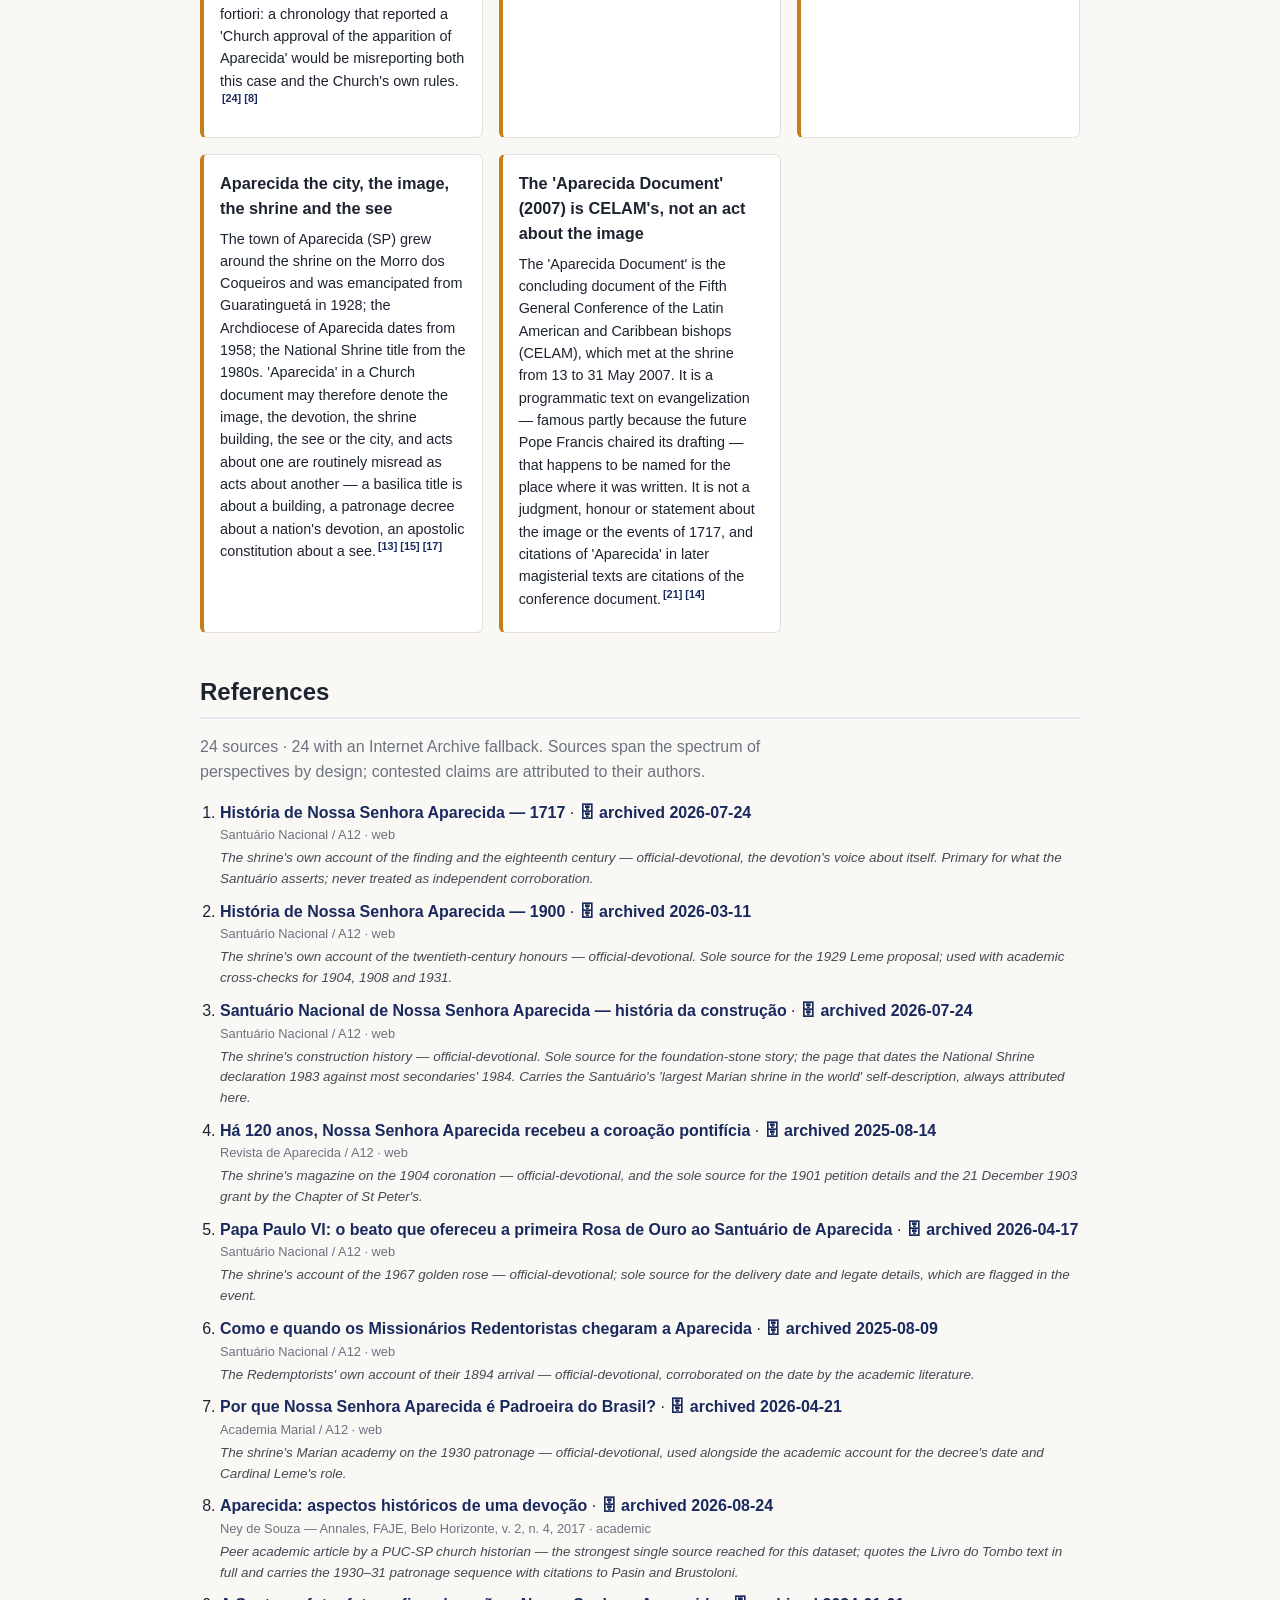
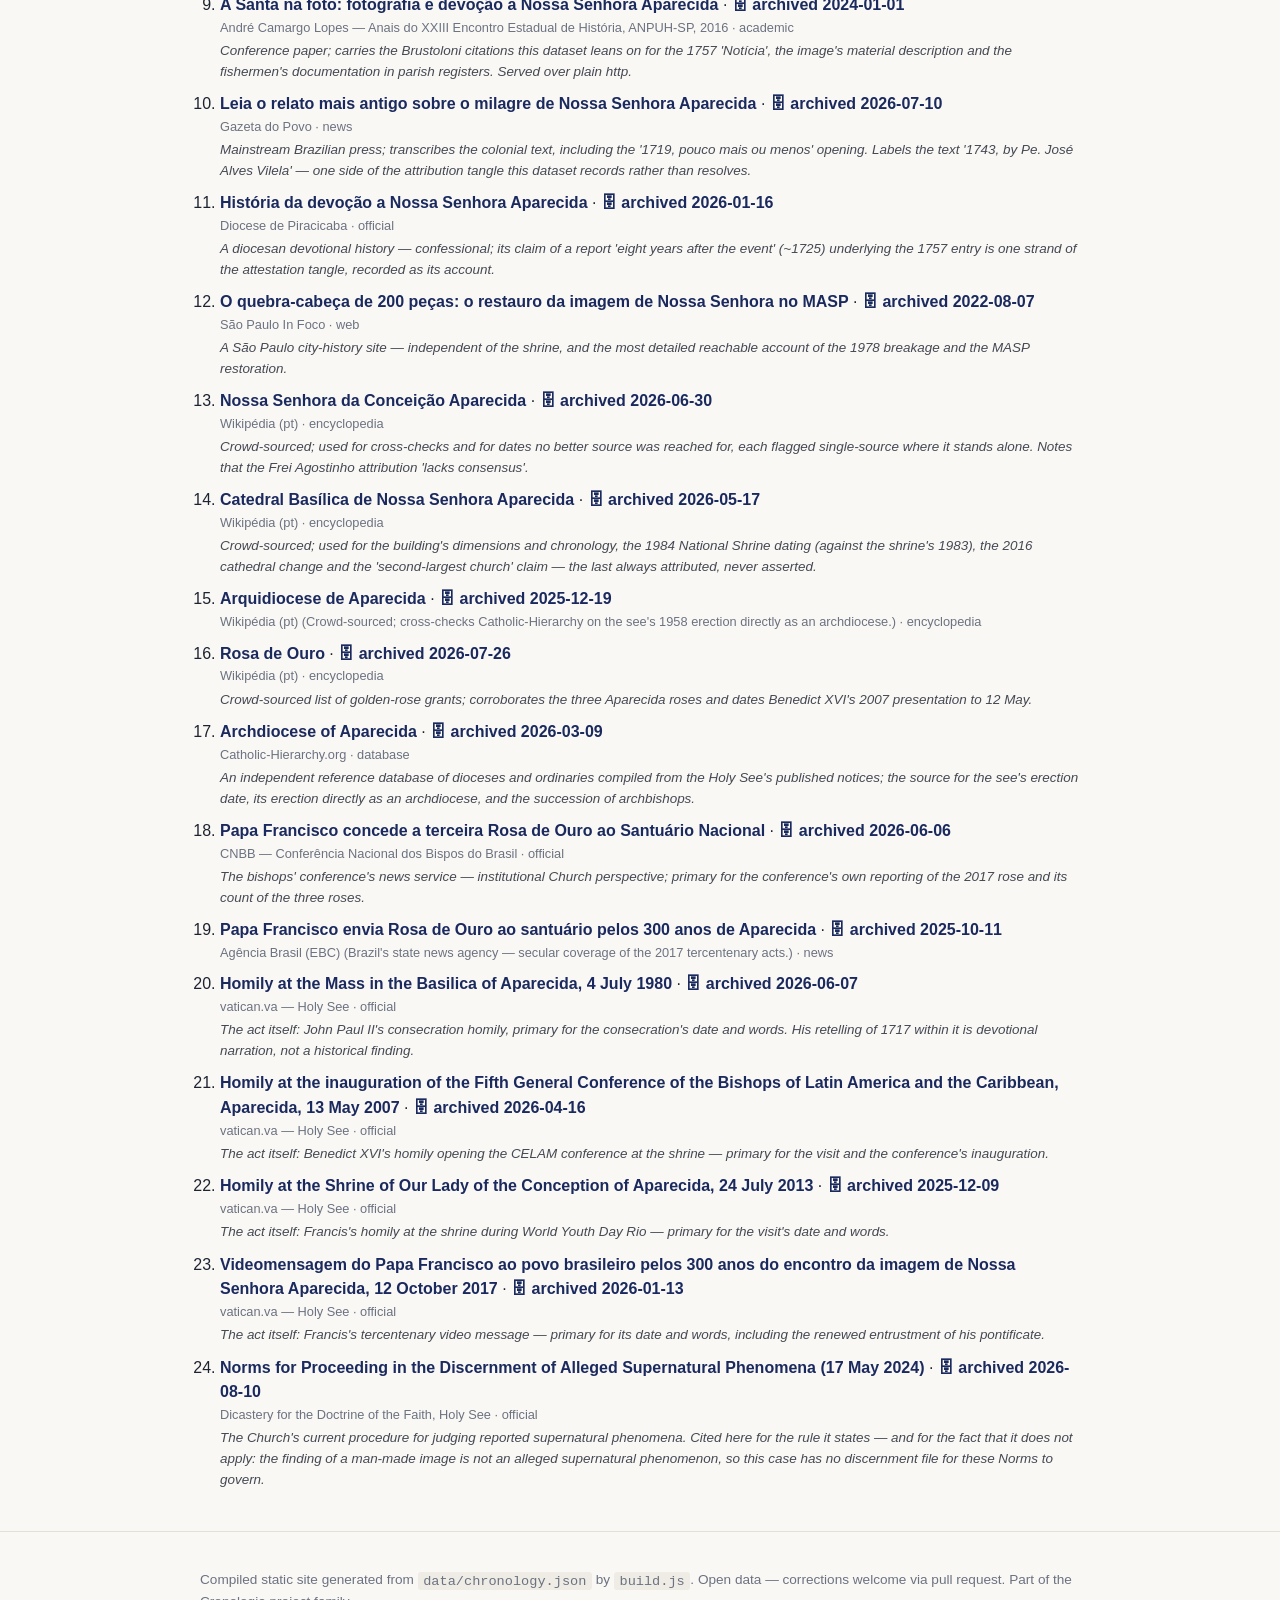
==== commit e1eeebc2: "Chronology as a time river (#3) Brings the site up to the core template (build.js, validate-data.js," ====
--- a/docs/en/index.html
+++ b/docs/en/index.html
@@ -14,6 +14,7 @@
     gtag('config', 'G-R9LV1QZHVE');
   </script>
   <link rel="stylesheet" href="../styles.css">
+  <script src="../river.js" defer></script>
   <link rel="canonical" href="https://cronologia.github.io/aparecida/en/">
   <link rel="alternate" hreflang="en" href="https://cronologia.github.io/aparecida/en/">
   <link rel="alternate" hreflang="es" href="https://cronologia.github.io/aparecida/es/">
@@ -92,228 +93,330 @@
       </dl>
     </section>
 
-    <section id="chronology">
+    <section id="chronology" class="river">
       <h2>Chronology</h2>
       <p class="section-intro">Key events in chronological order. A <span class="flag">?</span> flag marks
       dates not yet verified against a primary source.</p>
-      <div class="table-scroll">
-      <table class="meetings">
-        <thead>
-          <tr><th>Year</th><th>Date</th><th>Place</th><th>Event</th></tr>
-        </thead>
-        <tbody>
-        <tr class="decade-row" id="decade-1710"><th colspan="4">1710s</th></tr>
-        <tr>
-          <td class="year">1716</td>
-          <td>1716-12-22</td>
-          <td>Lisbon, Portugal</td>
-          <td><strong>The Conselho Ultramarino names Dom Pedro de Almeida governor — the anchor for dating the finding</strong> <span class="muted">— A consulta of the Conselho Ultramarino names Dom Pedro de Almeida, later Count of Assumar, governor of the captaincy of São Paulo and Minas. His documented journey to take up the post — passing through Guaratinguetá in October 1717 — is the fixed point from which historians date the finding of the image, which the earliest surviving account dates only as &#39;1719, more or less&#39;.</span><sup class="cite"><a href="#ref-8" title="Reference 8">[8]</a></sup></td>
-        </tr>
-        <tr>
-          <td class="year">1717</td>
-          <td>1717-10 <span class="flag" title="Date not yet verified against a primary source">?</span></td>
-          <td>Porto de Itaguaçu, Paraíba do Sul, Guaratinguetá, Brazil</td>
-          <td><strong>REPORTED: three fishermen net a headless image, then its head, in the Paraíba do Sul</strong> <span class="muted">— According to the account the Church treats as official, the town council of Guaratinguetá orders fish for the passage of Dom Pedro de Almeida, Count of Assumar, newly appointed governor en route to Minas Gerais. Three fishermen — Domingos Martins Garcia, João Alves and Filipe Pedroso — work a fishless stretch of the Paraíba do Sul until João Alves&#39;s drag-net brings up the body of an image of Our Lady of the Conception, without the head; a later cast brings up the head, and abundant fishing follows. Recorded here as a REPORTED event: the finding of a man-made statue, not an apparition — nothing in this case ever called for a discernment judgment, and no Church authority has ever issued one.</span><sup class="cite"><a href="#ref-8" title="Reference 8">[8]</a> <a href="#ref-10" title="Reference 10">[10]</a> <a href="#ref-1" title="Reference 1">[1]</a></sup><span class="date-note">No day is attested in any source, and the year itself is an inference. The earliest surviving account (August 1757) opens &#39;No ano de 1719, pouco mais ou menos&#39; — &#39;in the year 1719, more or less&#39;; 1717 is the historians&#39; correction, fixed by Pe. Júlio Brustoloni CSsR (1979) from the Count of Assumar&#39;s documented passage through Guaratinguetá in October 1717. The Santuário says &#39;second fortnight of October&#39;; Souza, citing Pasin, says 17 October; the feast date of 12 October is a twentieth-century liturgical and civil convention, not an attestation.</span></td>
-        </tr>
-        <tr class="decade-row" id="decade-1730"><th colspan="4">1730s</th></tr>
-        <tr>
-          <td class="year">1732</td>
-          <td>c. 1732 <span class="flag" title="Date not yet verified against a primary source">?</span></td>
-          <td>Porto de Itaguaçu, Guaratinguetá, Brazil</td>
-          <td><strong>The image passes from the Pedroso household to a family oratory</strong> <span class="muted">— For its first years the image stays in the home of Filipe Pedroso and his family, where neighbours gather to pray before it; around 1732 it is moved to a small family oratory at Porto de Itaguaçu as the devotion outgrows the house. The reported graces and growing pilgrimage of this period are the tradition&#39;s own account, first written down in 1757.</span><sup class="cite"><a href="#ref-8" title="Reference 8">[8]</a> <a href="#ref-1" title="Reference 1">[1]</a></sup><span class="date-note">Approximate; the household chronology — the image with Filipe Pedroso&#39;s family from about 1717 to about 1732, then a family oratory — rests on the tradition as summarised in the academic and devotional accounts.</span></td>
-        </tr>
-        <tr class="decade-row" id="decade-1740"><th colspan="4">1740s</th></tr>
-        <tr>
-          <td class="year">1743</td>
-          <td>1743 <span class="flag" title="Date not yet verified against a primary source">?</span></td>
-          <td>Guaratinguetá, Brazil</td>
-          <td><strong>The vicar José Alves Vilela reports the cult to episcopal authority (reported; attribution tangled)</strong> <span class="muted">— The vicar of Guaratinguetá, Pe. José Alves Vilela, is reported to have informed episcopal authority of the devotion and the graces attributed to the image, in connection with authorizing the cult and building a proper chapel. The year, the content and even the authorship of the earliest written reports differ across the secondary literature; the dataset records the report as part of the chapel&#39;s paper trail without treating any pre-1757 text as verified.</span><sup class="cite"><a href="#ref-1" title="Reference 1">[1]</a> <a href="#ref-10" title="Reference 10">[10]</a> <a href="#ref-11" title="Reference 11">[11]</a></sup><span class="date-note">The 1743-vs-1757 attribution is genuinely tangled in the secondary literature. Gazeta do Povo labels essentially the same colonial text &#39;1743, by Pe. José Alves Vilela&#39;; popular summaries speak of two early records (one in the Aparecida curia archive, one in the Jesuit archive in Rome); the Diocese of Piracicaba invokes a report &#39;eight years after the event&#39; (~1725). This dataset records August 1757 as the earliest verified attestation and this 1743 report as reported but unpinned; checking Brustoloni (1979) directly — everyone&#39;s ultimate source — is the open task.</span></td>
-        </tr>
-        <tr>
-          <td class="year">1745</td>
-          <td>1745-07-26</td>
-          <td>Morro dos Coqueiros, Aparecida, Brazil</td>
-          <td><strong>The first chapel is blessed on the Morro dos Coqueiros</strong> <span class="muted">— The chapel built by the vicar José Alves Vilela on the Morro dos Coqueiros, on land donated by Margarida Nunes Rangel, is blessed and the image is transferred to it. This is the first public church of the devotion; the town of Aparecida later grows around the site.</span><sup class="cite"><a href="#ref-1" title="Reference 1">[1]</a> <a href="#ref-8" title="Reference 8">[8]</a> <a href="#ref-13" title="Reference 13">[13]</a></sup></td>
-        </tr>
-        <tr class="decade-row" id="decade-1750"><th colspan="4">1750s</th></tr>
-        <tr>
-          <td class="year">1757</td>
-          <td>1757-08</td>
-          <td>Guaratinguetá, Brazil</td>
-          <td><strong>Earliest surviving account: the &#39;Notícia&#39; in the Livro do Tombo — forty years after the event</strong> <span class="muted">— The vicar Pe. João de Morais e Aguiar writes the &#39;Notícia da Aparição da Imagem da Senhora&#39; in the Primeiro Livro do Tombo of the parish of Santo Antônio de Guaratinguetá (cited variously at f. 77v and at ff. 98–99) — the earliest surviving continuous account of the finding, written some forty years after it. It opens &#39;No ano de 1719, pouco mais ou menos&#39;, and it is the first surviving document to name the three fishermen. Everything earlier is reported through later tellings; everything later depends on this text.</span><sup class="cite"><a href="#ref-9" title="Reference 9">[9]</a> <a href="#ref-8" title="Reference 8">[8]</a> <a href="#ref-10" title="Reference 10">[10]</a></sup></td>
-        </tr>
-        <tr class="decade-row" id="decade-1830"><th colspan="4">1830s</th></tr>
-        <tr>
-          <td class="year">1834</td>
-          <td>1834 <span class="flag" title="Date not yet verified against a primary source">?</span></td>
-          <td>Aparecida, Brazil</td>
-          <td><strong>Construction of a larger church — the future Basílica Velha — begins</strong> <span class="muted">— Work begins on a larger church on the Morro dos Coqueiros to replace the 1745 chapel, as the pilgrimage outgrows it. The building, inaugurated in 1888, is the church later titled minor basilica in 1908 and known today as the Basílica Velha.</span><sup class="cite"><a href="#ref-13" title="Reference 13">[13]</a></sup><span class="date-note">Single-source (Wikipédia-pt); day not established.</span></td>
-        </tr>
-        <tr class="decade-row" id="decade-1860"><th colspan="4">1860s</th></tr>
-        <tr>
-          <td class="year">1868</td>
-          <td>1868 <span class="flag" title="Date not yet verified against a primary source">?</span></td>
-          <td>Aparecida, Brazil</td>
-          <td><strong>Princess Isabel&#39;s first visit</strong> <span class="muted">— Princess Isabel, heiress to the Brazilian throne, visits the shrine for the first time; the devotional tradition associates the visit with her promise of a crown for the image. Her documented donation comes with the second visit, in 1888.</span><sup class="cite"><a href="#ref-13" title="Reference 13">[13]</a> <a href="#ref-4" title="Reference 4">[4]</a></sup><span class="date-note">Year per Wikipédia-pt and the Santuário&#39;s coronation retrospective; day not established in the sources reached, and the visit details rest on devotional tellings.</span></td>
-        </tr>
-        <tr class="decade-row" id="decade-1880"><th colspan="4">1880s</th></tr>
-        <tr>
-          <td class="year">1888</td>
-          <td>1888-11-06</td>
-          <td>Aparecida, Brazil</td>
-          <td><strong>Princess Isabel donates the gold crown and the blue mantle</strong> <span class="muted">— On her second visit, Princess Isabel donates a crown of gold and gems and a blue mantle for the image — the crown used in the canonical coronation of 1904 and the iconography carried ever since. The donation comes months after the Lei Áurea and months before the fall of the monarchy.</span><sup class="cite"><a href="#ref-13" title="Reference 13">[13]</a> <a href="#ref-4" title="Reference 4">[4]</a></sup></td>
-        </tr>
-        <tr>
-          <td class="year">1888</td>
-          <td>1888-12-08 <span class="flag" title="Date not yet verified against a primary source">?</span></td>
-          <td>Aparecida, Brazil</td>
-          <td><strong>The new church — the Basílica Velha — is solemnly inaugurated</strong> <span class="muted">— The larger church begun in 1834 is solemnly inaugurated on the feast of the Immaculate Conception, per Wikipédia-pt. It serves as the devotion&#39;s principal church until the new basilica of the twentieth century.</span><sup class="cite"><a href="#ref-13" title="Reference 13">[13]</a></sup><span class="date-note">Single-source (Wikipédia-pt).</span></td>
-        </tr>
-        <tr class="decade-row" id="decade-1890"><th colspan="4">1890s</th></tr>
-        <tr>
-          <td class="year">1894</td>
-          <td>1894-10-28</td>
-          <td>Aparecida, Brazil</td>
-          <td><strong>Redemptorist missionaries take charge of the shrine</strong> <span class="muted">— Redemptorists of the Bavarian province, brought to Brazil at the request of the Bishop of São Paulo and led by Pe. Gebardo Wiggermann, arrive at Aparecida and assume custody of the shrine. Their custody — pastoral care, publishing, and later a radio, television and web operation — continues today.</span><sup class="cite"><a href="#ref-6" title="Reference 6">[6]</a> <a href="#ref-8" title="Reference 8">[8]</a></sup></td>
-        </tr>
-        <tr class="decade-row" id="decade-1900"><th colspan="4">1900s</th></tr>
-        <tr>
-          <td class="year">1901</td>
-          <td>1901</td>
-          <td>Rio de Janeiro, Brazil</td>
-          <td><strong>The Brazilian episcopate petitions for a canonical coronation</strong> <span class="muted">— The Brazilian episcopate, in a petition the Santuário&#39;s account says was signed by Archbishop Joaquim Arcoverde of Rio de Janeiro, requests from the Holy See the canonical coronation of the image. A coronation is a liturgical honour for a venerated image; the petition is the start of the honour&#39;s paper trail, not of any inquiry.</span><sup class="cite"><a href="#ref-4" title="Reference 4">[4]</a></sup><span class="date-note">Year per the Santuário&#39;s coronation retrospective; the petition&#39;s details — including the signature of Archbishop Joaquim Arcoverde of Rio de Janeiro — rest on that account alone and are labeled official-devotional.</span></td>
-        </tr>
-        <tr>
-          <td class="year">1903</td>
-          <td>1903-12-21 <span class="flag" title="Date not yet verified against a primary source">?</span></td>
-          <td>Rome</td>
-          <td><strong>The coronation is granted (per the Santuário&#39;s account, by the Chapter of St Peter&#39;s)</strong> <span class="muted">— Under Pius X, the canonical coronation of the image is granted — per the Santuário&#39;s account, by decree of the Chapter of St Peter&#39;s Basilica dated 21 December 1903, received at Aparecida on 4 February 1904. The act authorizes an honour for an image; it makes no finding about the finding.</span><sup class="cite"><a href="#ref-4" title="Reference 4">[4]</a></sup><span class="date-note">Single-source (A12). That the grant came from the Chapter of St Peter&#39;s Basilica — the body historically competent for canonical coronations — rather than from a papal decree proper is period-typical but rests on the Santuário&#39;s account alone here; some accounts say &#39;Pius X signed the decree&#39;. The grant is said to have reached Aparecida on 4 February 1904.</span></td>
-        </tr>
-        <tr>
-          <td class="year">1904</td>
-          <td>1904-09-08</td>
-          <td>Aparecida, Brazil</td>
-          <td><strong>Canonical coronation of the image</strong> <span class="muted">— Dom José de Camargo Barros, Bishop of São Paulo, crowns the image with Princess Isabel&#39;s 1888 crown, before a crowd the accounts put at some 15,000 faithful and twelve to fourteen bishops (the counts vary). Devotional secondaries assert the presence of President Rodrigues Alves, which the Santuário&#39;s main account does not mention, and accounts differ over who presided (the nuncio) versus who crowned (Camargo Barros); the dataset records the differences. A canonical coronation honours a venerated image — it presupposes the devotion and adjudicates nothing.</span><sup class="cite"><a href="#ref-4" title="Reference 4">[4]</a> <a href="#ref-2" title="Reference 2">[2]</a></sup></td>
-        </tr>
-        <tr>
-          <td class="year">1908</td>
-          <td>1908-04-29</td>
-          <td>Aparecida, Brazil</td>
-          <td><strong>Pius X grants the old church the title of minor basilica — the first in Brazil</strong> <span class="muted">— The church of Aparecida receives the title of Basílica Menor, the first in Brazil, with the solemn proclamation on site on 5 September 1909. A basilica title is an honour for a building and its worship; like every act in this chronology, it is about an object — here, a church — and not about an event.</span><sup class="cite"><a href="#ref-2" title="Reference 2">[2]</a> <a href="#ref-13" title="Reference 13">[13]</a></sup></td>
-        </tr>
-        <tr class="decade-row" id="decade-1930"><th colspan="4">1930s</th></tr>
-        <tr>
-          <td class="year">1930</td>
-          <td>1930-07-16</td>
-          <td>Rome</td>
-          <td><strong>Pius XI declares Our Lady Aparecida principal Patroness of Brazil</strong> <span class="muted">— By papal decree of 16 July 1930, at the request of Cardinal Sebastião Leme — who had floated the title at the September 1929 Marian Congress, per the Santuário&#39;s account — Pius XI declares Nossa Senhora da Conceição Aparecida principal Patroness of Brazil, with all liturgical privileges. A patronage decree regulates a nation&#39;s devotion; it presupposes the cult and makes no finding about 1717.</span><sup class="cite"><a href="#ref-8" title="Reference 8">[8]</a> <a href="#ref-7" title="Reference 7">[7]</a> <a href="#ref-2" title="Reference 2">[2]</a></sup><span class="date-note">The date and content are consistent across academic and official sources, but the decree itself is held offline in the Aparecida curia archive (&#39;papéis avulsos&#39;, per Pasin as cited by Souza) and no online primary text has been located; it should be checkable in Acta Apostolicae Sedis 22 (1930) — a library task still open.</span></td>
-        </tr>
-        <tr>
-          <td class="year">1931</td>
-          <td>1931-05-31</td>
-          <td>Rio de Janeiro, Brazil</td>
-          <td><strong>Brazil is solemnly consecrated to its Patroness in Rio de Janeiro</strong> <span class="muted">— The image is taken to Rio de Janeiro by special train for the solemn proclamation of the patronage; Cardinal Leme presides before a crowd put at about one million faithful, &#39;diante do governo e seus ministros&#39; — before the government and its ministers — per Souza. The ceremony is the civic-religious high-water mark of the patronage, and, like the decree it celebrates, an act about a devotion.</span><sup class="cite"><a href="#ref-2" title="Reference 2">[2]</a> <a href="#ref-8" title="Reference 8">[8]</a></sup></td>
-        </tr>
-        <tr class="decade-row" id="decade-1940"><th colspan="4">1940s</th></tr>
-        <tr>
-          <td class="year">1946</td>
-          <td>1946-09-10</td>
-          <td>Aparecida, Brazil</td>
-          <td><strong>Foundation stone of the new basilica</strong> <span class="muted">— The foundation stone of a vastly larger new basilica is laid. The Santuário&#39;s own history records that the stone was stolen that same night and re-laid in August 1954 — an anecdote resting on the shrine&#39;s telling alone.</span><sup class="cite"><a href="#ref-3" title="Reference 3">[3]</a></sup></td>
-        </tr>
-        <tr class="decade-row" id="decade-1950"><th colspan="4">1950s</th></tr>
-        <tr>
-          <td class="year">1955</td>
-          <td>1955-11-11</td>
-          <td>Aparecida, Brazil</td>
-          <td><strong>Effective construction of the new basilica begins</strong> <span class="muted">— Construction of the new basilica begins in earnest to the design of Benedito Calixto de Jesus Neto: a Greek cross of 188 × 183 m, a 70 m dome, a 109 m tower, some 23,000 m² of interior and a capacity of 30,000. The building will take decades; pilgrims begin using the unfinished nave in 1959.</span><sup class="cite"><a href="#ref-3" title="Reference 3">[3]</a> <a href="#ref-14" title="Reference 14">[14]</a></sup></td>
-        </tr>
-        <tr>
-          <td class="year">1958</td>
-          <td>1958-04-19</td>
-          <td>Aparecida, Brazil</td>
-          <td><strong>Pius XII erects the Archdiocese of Aparecida — directly as an archdiocese</strong> <span class="muted">— By the apostolic constitution Sacrorum antistitum, Pius XII erects the Archdiocese of Aparecida — directly as a metropolitan archdiocese, not as a diocese later elevated. The see is governed by apostolic administrators until 1964. The erection of a see around a shrine is an act of ecclesiastical organization; it honours the devotion&#39;s weight and judges nothing about its origin.</span><sup class="cite"><a href="#ref-17" title="Reference 17">[17]</a> <a href="#ref-15" title="Reference 15">[15]</a></sup></td>
-        </tr>
-        <tr class="decade-row" id="decade-1960"><th colspan="4">1960s</th></tr>
-        <tr>
-          <td class="year">1964</td>
-          <td>1964-04-18</td>
-          <td>Aparecida, Brazil</td>
-          <td><strong>First resident archbishop: Cardinal Carlos Carmelo de Vasconcelos Motta</strong> <span class="muted">— Cardinal Carlos Carmelo de Vasconcelos Motta is appointed the first resident Archbishop of Aparecida, ending the apostolic administration that had run since the see&#39;s erection in 1958. Some accounts misread 1964 as the see&#39;s elevation to archdiocese; it is the first archbishop&#39;s appointment — the see was an archdiocese from 1958.</span><sup class="cite"><a href="#ref-17" title="Reference 17">[17]</a></sup></td>
-        </tr>
-        <tr>
-          <td class="year">1967</td>
-          <td>1967-08-15 <span class="flag" title="Date not yet verified against a primary source">?</span></td>
-          <td>Aparecida, Brazil</td>
-          <td><strong>Golden rose no. 1 — Paul VI, for the 250th jubilee of the finding</strong> <span class="muted">— Paul VI grants the shrine its first golden rose for the 250th anniversary of the finding, delivered — per the Santuário&#39;s account — on 15 August 1967. The golden rose is a papal honour bestowed on shrines, images and persons; it decorates a devotion and certifies nothing about its origin.</span><sup class="cite"><a href="#ref-5" title="Reference 5">[5]</a> <a href="#ref-18" title="Reference 18">[18]</a> <a href="#ref-16" title="Reference 16">[16]</a></sup><span class="date-note">The grant of the rose for the 250th jubilee is corroborated (CNBB, Wikipédia-pt); the delivery date of 15 August 1967 and the identification of the legate rest on the Santuário&#39;s account alone and are flagged.</span></td>
-        </tr>
-        <tr class="decade-row" id="decade-1970"><th colspan="4">1970s</th></tr>
-        <tr>
-          <td class="year">1978</td>
-          <td>1978-05-16</td>
-          <td>Aparecida, Brazil</td>
-          <td><strong>The image is seized and shattered</strong> <span class="muted">— During evening devotions, Rogério Marcos de Oliveira, aged 19, seizes the image from its niche; in the struggle it falls and shatters into some 200 fragments, about 165 of them from the body. Characterizations of the perpetrator — &#39;Protestant iconoclast&#39;, accounts of his motives and later fate — vary across sources and are theirs, not this dataset&#39;s.</span><sup class="cite"><a href="#ref-12" title="Reference 12">[12]</a> <a href="#ref-13" title="Reference 13">[13]</a></sup></td>
-        </tr>
-        <tr>
-          <td class="year">1978</td>
-          <td>1978-07-31</td>
-          <td>São Paulo, Brazil</td>
-          <td><strong>The restoration at MASP is completed</strong> <span class="muted">— Maria Helena Chartuni, head of the restoration department of the Museu de Arte de São Paulo, completes the reassembly and restoration of the shattered image — a jigsaw of some 200 fragments — begun on 28 June under director Pietro Maria Bardi. The image returns to Aparecida in an open fire-brigade car through crowds along the route.</span><sup class="cite"><a href="#ref-12" title="Reference 12">[12]</a></sup><span class="date-note">The restoration dates (28 June – 31 July 1978) are well-sourced; the date of the image&#39;s return to Aparecida appears as both &#39;mid-August&#39; and 19 August in different tellings and is left unpinned.</span></td>
-        </tr>
-        <tr class="decade-row" id="decade-1980"><th colspan="4">1980s</th></tr>
-        <tr>
-          <td class="year">1980</td>
-          <td>1980-06-30</td>
-          <td>Brasília, Brazil</td>
-          <td><strong>Law 6.802/1980 makes 12 October a national holiday in honour of the Patroness</strong> <span class="muted">— Brazil&#39;s Congress enacts Law 6.802 of 30 June 1980, declaring 12 October a national holiday in honour of Nossa Senhora Aparecida, Patroness of Brazil. The holiday is the civil act that fixed 12 October in the national calendar — a date no colonial source attests for the finding itself.</span><sup class="cite"><a href="#ref-8" title="Reference 8">[8]</a></sup></td>
-        </tr>
-        <tr>
-          <td class="year">1980</td>
-          <td>1980-07-04</td>
-          <td>Aparecida, Brazil</td>
-          <td><strong>John Paul II consecrates the new basilica</strong> <span class="muted">— On the first papal visit to the shrine, John Paul II consecrates the new basilica — &#39;I come, therefore, to consecrate this Basilica&#39;, his homily says — and the building receives the title of minor basilica. The homily retells the finding of 1717 and recalls the 1978 breakage and restoration. A consecration dedicates a building for worship; the pope&#39;s retelling of the tradition is a devotional act, not a historical finding.</span><sup class="cite"><a href="#ref-20" title="Reference 20">[20]</a> <a href="#ref-14" title="Reference 14">[14]</a></sup></td>
-        </tr>
-        <tr>
-          <td class="year">1984</td>
-          <td>1983 or 1984 <span class="flag" title="Date not yet verified against a primary source">?</span></td>
-          <td>Aparecida, Brazil</td>
-          <td><strong>The CNBB declares the basilica the National Shrine (1983/1984 — act and date unpinned)</strong> <span class="muted">— The National Conference of Bishops of Brazil declares the new basilica the National Shrine of Nossa Senhora Aparecida. The declaration is well-attested in secondary accounts but the primary act has not been located, and the year itself is disputed between the shrine&#39;s own page (1983) and most other accounts (1984).</span><sup class="cite"><a href="#ref-14" title="Reference 14">[14]</a> <a href="#ref-3" title="Reference 3">[3]</a></sup><span class="date-note">Wikipédia-pt and most secondaries date the CNBB declaration 1984; the Santuário&#39;s own construction-history page says 1983; no primary CNBB act has been located online. Both candidates are recorded and the discrepancy is left unresolved.</span></td>
-        </tr>
-        <tr class="decade-row" id="decade-2000"><th colspan="4">2000s</th></tr>
-        <tr>
-          <td class="year">2007</td>
-          <td>2007-05-13</td>
-          <td>Aparecida, Brazil</td>
-          <td><strong>Benedict XVI at Aparecida: golden rose no. 2 and the opening of CELAM&#39;s Fifth General Conference</strong> <span class="muted">— Benedict XVI visits the shrine, presents its second golden rose (12 May, per Wikipédia-pt), and on 13 May celebrates Mass inaugurating the Fifth General Conference of the Latin American and Caribbean bishops (CELAM), which meets at the shrine until 31 May and produces the &#39;Aparecida Document&#39;. The document is the conference&#39;s conclusions on evangelization, drafted at the shrine — not an act about the image.</span><sup class="cite"><a href="#ref-21" title="Reference 21">[21]</a> <a href="#ref-16" title="Reference 16">[16]</a> <a href="#ref-14" title="Reference 14">[14]</a></sup><span class="date-note">The Mass and the inauguration of the CELAM conference on 13 May are vatican.va&#39;s own record; the presentation of the golden rose on 12 May rests on Wikipédia-pt.</span></td>
-        </tr>
-        <tr class="decade-row" id="decade-2010"><th colspan="4">2010s</th></tr>
-        <tr>
-          <td class="year">2013</td>
-          <td>2013-07-24</td>
-          <td>Aparecida, Brazil</td>
-          <td><strong>Francis celebrates Mass at the shrine during World Youth Day Rio</strong> <span class="muted">— In his first international journey, Francis comes to Aparecida during World Youth Day Rio, celebrates Mass in the basilica, recalls the fishermen of the tradition and the 2007 conference at which he had led the drafting committee, and entrusts his pontificate to Our Lady of Aparecida.</span><sup class="cite"><a href="#ref-22" title="Reference 22">[22]</a></sup></td>
-        </tr>
-        <tr>
-          <td class="year">2016</td>
-          <td>2016-11 <span class="flag" title="Date not yet verified against a primary source">?</span></td>
-          <td>Aparecida, Brazil</td>
-          <td><strong>The new basilica becomes the cathedral of the archdiocese</strong> <span class="muted">— The national shrine&#39;s basilica is made the cathedral of the Archdiocese of Aparecida, uniting the metropolitan see and the national shrine in one church.</span><sup class="cite"><a href="#ref-14" title="Reference 14">[14]</a></sup><span class="date-note">Month per Wikipédia-pt; single-source, day not established.</span></td>
-        </tr>
-        <tr>
-          <td class="year">2017</td>
-          <td>2017-10-09</td>
-          <td>Aparecida, Brazil</td>
-          <td><strong>Golden rose no. 3 — sent by Francis for the tercentenary</strong> <span class="muted">— A golden rose sent by Francis for the tercentenary of the finding is delivered by the cardinal legate Giovanni Battista Re to Archbishop Orlando Brandes. It is the shrine&#39;s third — 1967, 2007, 2017 — and was exceptional in its year, Fátima having received 2017&#39;s rose on 13 May; like the others, it honours a shrine and adjudicates nothing.</span><sup class="cite"><a href="#ref-18" title="Reference 18">[18]</a> <a href="#ref-19" title="Reference 19">[19]</a></sup></td>
-        </tr>
-        <tr>
-          <td class="year">2017</td>
-          <td>2017-10-12</td>
-          <td>Aparecida, Brazil</td>
-          <td><strong>The tercentenary: Francis&#39;s video message to Brazil</strong> <span class="muted">— On the conventional feast, the tercentenary of the finding is celebrated at the National Shrine, with Cardinal Giovanni Battista Re presiding as pontifical delegate and a video message from Francis to the Brazilian people — &#39;confiando-lhe o meu pontificado&#39;, entrusting his pontificate to the Patroness once more. Wikipédia-pt puts the jubilee year&#39;s visitors at about 13 million.</span><sup class="cite"><a href="#ref-23" title="Reference 23">[23]</a> <a href="#ref-14" title="Reference 14">[14]</a></sup></td>
-        </tr>
-        </tbody>
-      </table>
-      </div>
+      <div class="rv-bar">
+        <div class="rv-controls" role="group" aria-label="Filter the chronology" hidden>
+          <label class="rv-chip rv-firm"><input type="checkbox" data-firm><span class="rv-sw"></span>Firm dates only</label>
+          <label class="rv-find">Find <input type="search" autocomplete="off"></label>
+          <p class="rv-status" aria-live="polite" data-all="all {n} events" data-some="{n} of {total} events shown" data-reading="Reading"></p>
+        </div>
+        <svg class="rv-ribbon" viewBox="-4 0 1008 29" preserveAspectRatio="xMinYMid meet" role="img" aria-label="Overview of all 32 events; long gaps in the record are drawn as breaks">
+          <rect class="rv-row" x="0" y="2" width="1000" height="9"/><rect class="rv-brk" x="244" y="2" width="4" height="9"><title>7 decades with no recorded events (1760–1829)</title></rect><rect class="rv-brk" x="307.6" y="2" width="4" height="9"><title>2 decades with no recorded events (1840–1859)</title></rect><rect class="rv-brk" x="561.6" y="2" width="4" height="9"><title>2 decades with no recorded events (1910–1929)</title></rect>
+          <line class="rv-tick rv-l0" data-i="0" x1="30.9" x2="30.9" y1="3.5" y2="9.5"/><line class="rv-tick rv-l0 rv-u" data-i="1" x1="35.7" x2="35.7" y1="3.5" y2="9.5"/><line class="rv-tick rv-l0 rv-u" data-i="2" x1="107.1" x2="107.1" y1="3.5" y2="9.5"/><line class="rv-tick rv-l0 rv-u" data-i="3" x1="159.5" x2="159.5" y1="3.5" y2="9.5"/><line class="rv-tick rv-l0" data-i="4" x1="169" x2="169" y1="3.5" y2="9.5"/><line class="rv-tick rv-l0" data-i="5" x1="226.1" x2="226.1" y1="3.5" y2="9.5"/><line class="rv-tick rv-l0 rv-u" data-i="6" x1="275.4" x2="275.4" y1="3.5" y2="9.5"/><line class="rv-tick rv-l0 rv-u" data-i="7" x1="358.1" x2="358.1" y1="3.5" y2="9.5"/><line class="rv-tick rv-l0" data-i="8" x1="453.3" x2="453.3" y1="3.5" y2="9.5"/><line class="rv-tick rv-l0 rv-u" data-i="9" x1="453.3" x2="453.3" y1="3.5" y2="9.5"/><line class="rv-tick rv-l0" data-i="10" x1="481.8" x2="481.8" y1="3.5" y2="9.5"/><line class="rv-tick rv-l0" data-i="11" x1="515.1" x2="515.1" y1="3.5" y2="9.5"/><line class="rv-tick rv-l0 rv-u" data-i="12" x1="524.7" x2="524.7" y1="3.5" y2="9.5"/><line class="rv-tick rv-l0" data-i="13" x1="529.4" x2="529.4" y1="3.5" y2="9.5"/><line class="rv-tick rv-l0" data-i="14" x1="548.5" x2="548.5" y1="3.5" y2="9.5"/><line class="rv-tick rv-l0" data-i="15" x1="574" x2="574" y1="3.5" y2="9.5"/><line class="rv-tick rv-l0" data-i="16" x1="578.7" x2="578.7" y1="3.5" y2="9.5"/><line class="rv-tick rv-l0" data-i="17" x1="650.1" x2="650.1" y1="3.5" y2="9.5"/><line class="rv-tick rv-l0" data-i="18" x1="693" x2="693" y1="3.5" y2="9.5"/><line class="rv-tick rv-l0" data-i="19" x1="707.3" x2="707.3" y1="3.5" y2="9.5"/><line class="rv-tick rv-l0" data-i="20" x1="735.8" x2="735.8" y1="3.5" y2="9.5"/><line class="rv-tick rv-l0 rv-u" data-i="21" x1="750.1" x2="750.1" y1="3.5" y2="9.5"/><line class="rv-tick rv-l0" data-i="22" x1="802.5" x2="802.5" y1="3.5" y2="9.5"/><line class="rv-tick rv-l0" data-i="23" x1="802.5" x2="802.5" y1="3.5" y2="9.5"/><line class="rv-tick rv-l0" data-i="24" x1="812" x2="812" y1="3.5" y2="9.5"/><line class="rv-tick rv-l0" data-i="25" x1="812" x2="812" y1="3.5" y2="9.5"/><line class="rv-tick rv-l0 rv-u" data-i="26" x1="831" x2="831" y1="3.5" y2="9.5"/><line class="rv-tick rv-l0" data-i="27" x1="940.5" x2="940.5" y1="3.5" y2="9.5"/><line class="rv-tick rv-l0" data-i="28" x1="969.1" x2="969.1" y1="3.5" y2="9.5"/><line class="rv-tick rv-l0 rv-u" data-i="29" x1="983.3" x2="983.3" y1="3.5" y2="9.5"/><line class="rv-tick rv-l0" data-i="30" x1="988.1" x2="988.1" y1="3.5" y2="9.5"/><line class="rv-tick rv-l0" data-i="31" x1="988.1" x2="988.1" y1="3.5" y2="9.5"/>
+          <text class="rv-axis" x="0" y="26" text-anchor="start">1716</text><text class="rv-axis" x="238" y="26" text-anchor="end">1757</text><text class="rv-axis" x="254" y="26" text-anchor="start">1834</text><text class="rv-axis" x="317.6" y="26" text-anchor="start">1868</text><text class="rv-axis" x="555.6" y="26" text-anchor="end">1908</text><text class="rv-axis" x="571.6" y="26" text-anchor="start">1930</text><text class="rv-axis" x="1000" y="26" text-anchor="end">2017</text><rect class="rv-win" x="0" y="0" width="0" height="13"/>
+        </svg>
+      </div>
+      <ol class="rv-list" style="--lanes:1">
+        <li class="rv-e" id="decade-1710" data-i="0" data-lanes="" data-decade="1710s">
+          <div class="rv-year">1716<small>1716-12-22</small></div>
+          <div class="rv-node" aria-hidden="true"><i class="rv-l0" style="--k:0"></i></div>
+          <div class="rv-card">
+            <p class="rv-kick"><span>Lisbon, Portugal</span></p>
+            <h3>The Conselho Ultramarino names Dom Pedro de Almeida governor — the anchor for dating the finding</h3>
+            <p class="rv-text">A consulta of the Conselho Ultramarino names Dom Pedro de Almeida, later Count of Assumar, governor of the captaincy of São Paulo and Minas. His documented journey to take up the post — passing through Guaratinguetá in October 1717 — is the fixed point from which historians date the finding of the image, which the earliest surviving account dates only as &#39;1719, more or less&#39;.<sup class="cite"><a href="#ref-8" title="Reference 8">[8]</a></sup></p>
+          </div>
+        </li>
+        <li class="rv-e rv-u" data-i="1" data-lanes="" data-decade="1710s">
+          <div class="rv-year">1717<small>1717-10</small> <span class="flag" title="Date not yet verified against a primary source">?</span></div>
+          <div class="rv-node" aria-hidden="true"><i class="rv-l0" style="--k:0"></i></div>
+          <div class="rv-card">
+            <p class="rv-kick"><span>Porto de Itaguaçu, Paraíba do Sul, Guaratinguetá, Brazil</span></p>
+            <h3>REPORTED: three fishermen net a headless image, then its head, in the Paraíba do Sul</h3>
+            <p class="rv-text">According to the account the Church treats as official, the town council of Guaratinguetá orders fish for the passage of Dom Pedro de Almeida, Count of Assumar, newly appointed governor en route to Minas Gerais. Three fishermen — Domingos Martins Garcia, João Alves and Filipe Pedroso — work a fishless stretch of the Paraíba do Sul until João Alves&#39;s drag-net brings up the body of an image of Our Lady of the Conception, without the head; a later cast brings up the head, and abundant fishing follows. Recorded here as a REPORTED event: the finding of a man-made statue, not an apparition — nothing in this case ever called for a discernment judgment, and no Church authority has ever issued one.<sup class="cite"><a href="#ref-8" title="Reference 8">[8]</a> <a href="#ref-10" title="Reference 10">[10]</a> <a href="#ref-1" title="Reference 1">[1]</a></sup></p>
+            <p class="date-note">No day is attested in any source, and the year itself is an inference. The earliest surviving account (August 1757) opens &#39;No ano de 1719, pouco mais ou menos&#39; — &#39;in the year 1719, more or less&#39;; 1717 is the historians&#39; correction, fixed by Pe. Júlio Brustoloni CSsR (1979) from the Count of Assumar&#39;s documented passage through Guaratinguetá in October 1717. The Santuário says &#39;second fortnight of October&#39;; Souza, citing Pasin, says 17 October; the feast date of 12 October is a twentieth-century liturgical and civil convention, not an attestation.</p>
+          </div>
+        </li>
+        <li class="rv-e rv-u" id="decade-1730" data-i="2" data-lanes="" data-decade="1730s">
+          <div class="rv-year">1732<small>c. 1732</small> <span class="flag" title="Date not yet verified against a primary source">?</span></div>
+          <div class="rv-node" aria-hidden="true"><i class="rv-l0" style="--k:0"></i></div>
+          <div class="rv-card">
+            <p class="rv-kick"><span>Porto de Itaguaçu, Guaratinguetá, Brazil</span></p>
+            <h3>The image passes from the Pedroso household to a family oratory</h3>
+            <p class="rv-text">For its first years the image stays in the home of Filipe Pedroso and his family, where neighbours gather to pray before it; around 1732 it is moved to a small family oratory at Porto de Itaguaçu as the devotion outgrows the house. The reported graces and growing pilgrimage of this period are the tradition&#39;s own account, first written down in 1757.<sup class="cite"><a href="#ref-8" title="Reference 8">[8]</a> <a href="#ref-1" title="Reference 1">[1]</a></sup></p>
+            <p class="date-note">Approximate; the household chronology — the image with Filipe Pedroso&#39;s family from about 1717 to about 1732, then a family oratory — rests on the tradition as summarised in the academic and devotional accounts.</p>
+          </div>
+        </li>
+        <li class="rv-e rv-u" id="decade-1740" data-i="3" data-lanes="" data-decade="1740s">
+          <div class="rv-year">1743<small>1743</small> <span class="flag" title="Date not yet verified against a primary source">?</span></div>
+          <div class="rv-node" aria-hidden="true"><i class="rv-l0" style="--k:0"></i></div>
+          <div class="rv-card">
+            <p class="rv-kick"><span>Guaratinguetá, Brazil</span></p>
+            <h3>The vicar José Alves Vilela reports the cult to episcopal authority (reported; attribution tangled)</h3>
+            <p class="rv-text">The vicar of Guaratinguetá, Pe. José Alves Vilela, is reported to have informed episcopal authority of the devotion and the graces attributed to the image, in connection with authorizing the cult and building a proper chapel. The year, the content and even the authorship of the earliest written reports differ across the secondary literature; the dataset records the report as part of the chapel&#39;s paper trail without treating any pre-1757 text as verified.<sup class="cite"><a href="#ref-1" title="Reference 1">[1]</a> <a href="#ref-10" title="Reference 10">[10]</a> <a href="#ref-11" title="Reference 11">[11]</a></sup></p>
+            <p class="date-note">The 1743-vs-1757 attribution is genuinely tangled in the secondary literature. Gazeta do Povo labels essentially the same colonial text &#39;1743, by Pe. José Alves Vilela&#39;; popular summaries speak of two early records (one in the Aparecida curia archive, one in the Jesuit archive in Rome); the Diocese of Piracicaba invokes a report &#39;eight years after the event&#39; (~1725). This dataset records August 1757 as the earliest verified attestation and this 1743 report as reported but unpinned; checking Brustoloni (1979) directly — everyone&#39;s ultimate source — is the open task.</p>
+          </div>
+        </li>
+        <li class="rv-e" data-i="4" data-lanes="" data-decade="1740s">
+          <div class="rv-year">1745<small>1745-07-26</small></div>
+          <div class="rv-node" aria-hidden="true"><i class="rv-l0" style="--k:0"></i></div>
+          <div class="rv-card">
+            <p class="rv-kick"><span>Morro dos Coqueiros, Aparecida, Brazil</span></p>
+            <h3>The first chapel is blessed on the Morro dos Coqueiros</h3>
+            <p class="rv-text">The chapel built by the vicar José Alves Vilela on the Morro dos Coqueiros, on land donated by Margarida Nunes Rangel, is blessed and the image is transferred to it. This is the first public church of the devotion; the town of Aparecida later grows around the site.<sup class="cite"><a href="#ref-1" title="Reference 1">[1]</a> <a href="#ref-8" title="Reference 8">[8]</a> <a href="#ref-13" title="Reference 13">[13]</a></sup></p>
+          </div>
+        </li>
+        <li class="rv-e" id="decade-1750" data-i="5" data-lanes="" data-decade="1750s">
+          <div class="rv-year">1757<small>1757-08</small></div>
+          <div class="rv-node" aria-hidden="true"><i class="rv-l0" style="--k:0"></i></div>
+          <div class="rv-card">
+            <p class="rv-kick"><span>Guaratinguetá, Brazil</span></p>
+            <h3>Earliest surviving account: the &#39;Notícia&#39; in the Livro do Tombo — forty years after the event</h3>
+            <p class="rv-text">The vicar Pe. João de Morais e Aguiar writes the &#39;Notícia da Aparição da Imagem da Senhora&#39; in the Primeiro Livro do Tombo of the parish of Santo Antônio de Guaratinguetá (cited variously at f. 77v and at ff. 98–99) — the earliest surviving continuous account of the finding, written some forty years after it. It opens &#39;No ano de 1719, pouco mais ou menos&#39;, and it is the first surviving document to name the three fishermen. Everything earlier is reported through later tellings; everything later depends on this text.<sup class="cite"><a href="#ref-9" title="Reference 9">[9]</a> <a href="#ref-8" title="Reference 8">[8]</a> <a href="#ref-10" title="Reference 10">[10]</a></sup></p>
+          </div>
+        </li>
+        <li class="rv-gap"><span>7 decades with no recorded events (1760–1829)</span></li>
+        <li class="rv-e rv-u" id="decade-1830" data-i="6" data-lanes="" data-decade="1830s">
+          <div class="rv-year">1834<small>1834</small> <span class="flag" title="Date not yet verified against a primary source">?</span></div>
+          <div class="rv-node" aria-hidden="true"><i class="rv-l0" style="--k:0"></i></div>
+          <div class="rv-card">
+            <p class="rv-kick"><span>Aparecida, Brazil</span></p>
+            <h3>Construction of a larger church — the future Basílica Velha — begins</h3>
+            <p class="rv-text">Work begins on a larger church on the Morro dos Coqueiros to replace the 1745 chapel, as the pilgrimage outgrows it. The building, inaugurated in 1888, is the church later titled minor basilica in 1908 and known today as the Basílica Velha.<sup class="cite"><a href="#ref-13" title="Reference 13">[13]</a></sup></p>
+            <p class="date-note">Single-source (Wikipédia-pt); day not established.</p>
+          </div>
+        </li>
+        <li class="rv-gap"><span>2 decades with no recorded events (1840–1859)</span></li>
+        <li class="rv-e rv-u" id="decade-1860" data-i="7" data-lanes="" data-decade="1860s">
+          <div class="rv-year">1868<small>1868</small> <span class="flag" title="Date not yet verified against a primary source">?</span></div>
+          <div class="rv-node" aria-hidden="true"><i class="rv-l0" style="--k:0"></i></div>
+          <div class="rv-card">
+            <p class="rv-kick"><span>Aparecida, Brazil</span></p>
+            <h3>Princess Isabel&#39;s first visit</h3>
+            <p class="rv-text">Princess Isabel, heiress to the Brazilian throne, visits the shrine for the first time; the devotional tradition associates the visit with her promise of a crown for the image. Her documented donation comes with the second visit, in 1888.<sup class="cite"><a href="#ref-13" title="Reference 13">[13]</a> <a href="#ref-4" title="Reference 4">[4]</a></sup></p>
+            <p class="date-note">Year per Wikipédia-pt and the Santuário&#39;s coronation retrospective; day not established in the sources reached, and the visit details rest on devotional tellings.</p>
+          </div>
+        </li>
+        <li class="rv-e" id="decade-1880" data-i="8" data-lanes="" data-decade="1880s">
+          <div class="rv-year">1888<small>1888-11-06</small></div>
+          <div class="rv-node" aria-hidden="true"><i class="rv-l0" style="--k:0"></i></div>
+          <div class="rv-card">
+            <p class="rv-kick"><span>Aparecida, Brazil</span></p>
+            <h3>Princess Isabel donates the gold crown and the blue mantle</h3>
+            <p class="rv-text">On her second visit, Princess Isabel donates a crown of gold and gems and a blue mantle for the image — the crown used in the canonical coronation of 1904 and the iconography carried ever since. The donation comes months after the Lei Áurea and months before the fall of the monarchy.<sup class="cite"><a href="#ref-13" title="Reference 13">[13]</a> <a href="#ref-4" title="Reference 4">[4]</a></sup></p>
+          </div>
+        </li>
+        <li class="rv-e rv-u" data-i="9" data-lanes="" data-decade="1880s">
+          <div class="rv-year">1888<small>1888-12-08</small> <span class="flag" title="Date not yet verified against a primary source">?</span></div>
+          <div class="rv-node" aria-hidden="true"><i class="rv-l0" style="--k:0"></i></div>
+          <div class="rv-card">
+            <p class="rv-kick"><span>Aparecida, Brazil</span></p>
+            <h3>The new church — the Basílica Velha — is solemnly inaugurated</h3>
+            <p class="rv-text">The larger church begun in 1834 is solemnly inaugurated on the feast of the Immaculate Conception, per Wikipédia-pt. It serves as the devotion&#39;s principal church until the new basilica of the twentieth century.<sup class="cite"><a href="#ref-13" title="Reference 13">[13]</a></sup></p>
+            <p class="date-note">Single-source (Wikipédia-pt).</p>
+          </div>
+        </li>
+        <li class="rv-e" id="decade-1890" data-i="10" data-lanes="" data-decade="1890s">
+          <div class="rv-year">1894<small>1894-10-28</small></div>
+          <div class="rv-node" aria-hidden="true"><i class="rv-l0" style="--k:0"></i></div>
+          <div class="rv-card">
+            <p class="rv-kick"><span>Aparecida, Brazil</span></p>
+            <h3>Redemptorist missionaries take charge of the shrine</h3>
+            <p class="rv-text">Redemptorists of the Bavarian province, brought to Brazil at the request of the Bishop of São Paulo and led by Pe. Gebardo Wiggermann, arrive at Aparecida and assume custody of the shrine. Their custody — pastoral care, publishing, and later a radio, television and web operation — continues today.<sup class="cite"><a href="#ref-6" title="Reference 6">[6]</a> <a href="#ref-8" title="Reference 8">[8]</a></sup></p>
+          </div>
+        </li>
+        <li class="rv-e" id="decade-1900" data-i="11" data-lanes="" data-decade="1900s">
+          <div class="rv-year">1901<small>1901</small></div>
+          <div class="rv-node" aria-hidden="true"><i class="rv-l0" style="--k:0"></i></div>
+          <div class="rv-card">
+            <p class="rv-kick"><span>Rio de Janeiro, Brazil</span></p>
+            <h3>The Brazilian episcopate petitions for a canonical coronation</h3>
+            <p class="rv-text">The Brazilian episcopate, in a petition the Santuário&#39;s account says was signed by Archbishop Joaquim Arcoverde of Rio de Janeiro, requests from the Holy See the canonical coronation of the image. A coronation is a liturgical honour for a venerated image; the petition is the start of the honour&#39;s paper trail, not of any inquiry.<sup class="cite"><a href="#ref-4" title="Reference 4">[4]</a></sup></p>
+            <p class="date-note">Year per the Santuário&#39;s coronation retrospective; the petition&#39;s details — including the signature of Archbishop Joaquim Arcoverde of Rio de Janeiro — rest on that account alone and are labeled official-devotional.</p>
+          </div>
+        </li>
+        <li class="rv-e rv-u" data-i="12" data-lanes="" data-decade="1900s">
+          <div class="rv-year">1903<small>1903-12-21</small> <span class="flag" title="Date not yet verified against a primary source">?</span></div>
+          <div class="rv-node" aria-hidden="true"><i class="rv-l0" style="--k:0"></i></div>
+          <div class="rv-card">
+            <p class="rv-kick"><span>Rome</span></p>
+            <h3>The coronation is granted (per the Santuário&#39;s account, by the Chapter of St Peter&#39;s)</h3>
+            <p class="rv-text">Under Pius X, the canonical coronation of the image is granted — per the Santuário&#39;s account, by decree of the Chapter of St Peter&#39;s Basilica dated 21 December 1903, received at Aparecida on 4 February 1904. The act authorizes an honour for an image; it makes no finding about the finding.<sup class="cite"><a href="#ref-4" title="Reference 4">[4]</a></sup></p>
+            <p class="date-note">Single-source (A12). That the grant came from the Chapter of St Peter&#39;s Basilica — the body historically competent for canonical coronations — rather than from a papal decree proper is period-typical but rests on the Santuário&#39;s account alone here; some accounts say &#39;Pius X signed the decree&#39;. The grant is said to have reached Aparecida on 4 February 1904.</p>
+          </div>
+        </li>
+        <li class="rv-e" data-i="13" data-lanes="" data-decade="1900s">
+          <div class="rv-year">1904<small>1904-09-08</small></div>
+          <div class="rv-node" aria-hidden="true"><i class="rv-l0" style="--k:0"></i></div>
+          <div class="rv-card">
+            <p class="rv-kick"><span>Aparecida, Brazil</span></p>
+            <h3>Canonical coronation of the image</h3>
+            <p class="rv-text">Dom José de Camargo Barros, Bishop of São Paulo, crowns the image with Princess Isabel&#39;s 1888 crown, before a crowd the accounts put at some 15,000 faithful and twelve to fourteen bishops (the counts vary). Devotional secondaries assert the presence of President Rodrigues Alves, which the Santuário&#39;s main account does not mention, and accounts differ over who presided (the nuncio) versus who crowned (Camargo Barros); the dataset records the differences. A canonical coronation honours a venerated image — it presupposes the devotion and adjudicates nothing.<sup class="cite"><a href="#ref-4" title="Reference 4">[4]</a> <a href="#ref-2" title="Reference 2">[2]</a></sup></p>
+          </div>
+        </li>
+        <li class="rv-e" data-i="14" data-lanes="" data-decade="1900s">
+          <div class="rv-year">1908<small>1908-04-29</small></div>
+          <div class="rv-node" aria-hidden="true"><i class="rv-l0" style="--k:0"></i></div>
+          <div class="rv-card">
+            <p class="rv-kick"><span>Aparecida, Brazil</span></p>
+            <h3>Pius X grants the old church the title of minor basilica — the first in Brazil</h3>
+            <p class="rv-text">The church of Aparecida receives the title of Basílica Menor, the first in Brazil, with the solemn proclamation on site on 5 September 1909. A basilica title is an honour for a building and its worship; like every act in this chronology, it is about an object — here, a church — and not about an event.<sup class="cite"><a href="#ref-2" title="Reference 2">[2]</a> <a href="#ref-13" title="Reference 13">[13]</a></sup></p>
+          </div>
+        </li>
+        <li class="rv-gap"><span>2 decades with no recorded events (1910–1929)</span></li>
+        <li class="rv-e" id="decade-1930" data-i="15" data-lanes="" data-decade="1930s">
+          <div class="rv-year">1930<small>1930-07-16</small></div>
+          <div class="rv-node" aria-hidden="true"><i class="rv-l0" style="--k:0"></i></div>
+          <div class="rv-card">
+            <p class="rv-kick"><span>Rome</span></p>
+            <h3>Pius XI declares Our Lady Aparecida principal Patroness of Brazil</h3>
+            <p class="rv-text">By papal decree of 16 July 1930, at the request of Cardinal Sebastião Leme — who had floated the title at the September 1929 Marian Congress, per the Santuário&#39;s account — Pius XI declares Nossa Senhora da Conceição Aparecida principal Patroness of Brazil, with all liturgical privileges. A patronage decree regulates a nation&#39;s devotion; it presupposes the cult and makes no finding about 1717.<sup class="cite"><a href="#ref-8" title="Reference 8">[8]</a> <a href="#ref-7" title="Reference 7">[7]</a> <a href="#ref-2" title="Reference 2">[2]</a></sup></p>
+            <p class="date-note">The date and content are consistent across academic and official sources, but the decree itself is held offline in the Aparecida curia archive (&#39;papéis avulsos&#39;, per Pasin as cited by Souza) and no online primary text has been located; it should be checkable in Acta Apostolicae Sedis 22 (1930) — a library task still open.</p>
+          </div>
+        </li>
+        <li class="rv-e" data-i="16" data-lanes="" data-decade="1930s">
+          <div class="rv-year">1931<small>1931-05-31</small></div>
+          <div class="rv-node" aria-hidden="true"><i class="rv-l0" style="--k:0"></i></div>
+          <div class="rv-card">
+            <p class="rv-kick"><span>Rio de Janeiro, Brazil</span></p>
+            <h3>Brazil is solemnly consecrated to its Patroness in Rio de Janeiro</h3>
+            <p class="rv-text">The image is taken to Rio de Janeiro by special train for the solemn proclamation of the patronage; Cardinal Leme presides before a crowd put at about one million faithful, &#39;diante do governo e seus ministros&#39; — before the government and its ministers — per Souza. The ceremony is the civic-religious high-water mark of the patronage, and, like the decree it celebrates, an act about a devotion.<sup class="cite"><a href="#ref-2" title="Reference 2">[2]</a> <a href="#ref-8" title="Reference 8">[8]</a></sup></p>
+          </div>
+        </li>
+        <li class="rv-e" id="decade-1940" data-i="17" data-lanes="" data-decade="1940s">
+          <div class="rv-year">1946<small>1946-09-10</small></div>
+          <div class="rv-node" aria-hidden="true"><i class="rv-l0" style="--k:0"></i></div>
+          <div class="rv-card">
+            <p class="rv-kick"><span>Aparecida, Brazil</span></p>
+            <h3>Foundation stone of the new basilica</h3>
+            <p class="rv-text">The foundation stone of a vastly larger new basilica is laid. The Santuário&#39;s own history records that the stone was stolen that same night and re-laid in August 1954 — an anecdote resting on the shrine&#39;s telling alone.<sup class="cite"><a href="#ref-3" title="Reference 3">[3]</a></sup></p>
+          </div>
+        </li>
+        <li class="rv-e" id="decade-1950" data-i="18" data-lanes="" data-decade="1950s">
+          <div class="rv-year">1955<small>1955-11-11</small></div>
+          <div class="rv-node" aria-hidden="true"><i class="rv-l0" style="--k:0"></i></div>
+          <div class="rv-card">
+            <p class="rv-kick"><span>Aparecida, Brazil</span></p>
+            <h3>Effective construction of the new basilica begins</h3>
+            <p class="rv-text">Construction of the new basilica begins in earnest to the design of Benedito Calixto de Jesus Neto: a Greek cross of 188 × 183 m, a 70 m dome, a 109 m tower, some 23,000 m² of interior and a capacity of 30,000. The building will take decades; pilgrims begin using the unfinished nave in 1959.<sup class="cite"><a href="#ref-3" title="Reference 3">[3]</a> <a href="#ref-14" title="Reference 14">[14]</a></sup></p>
+          </div>
+        </li>
+        <li class="rv-e" data-i="19" data-lanes="" data-decade="1950s">
+          <div class="rv-year">1958<small>1958-04-19</small></div>
+          <div class="rv-node" aria-hidden="true"><i class="rv-l0" style="--k:0"></i></div>
+          <div class="rv-card">
+            <p class="rv-kick"><span>Aparecida, Brazil</span></p>
+            <h3>Pius XII erects the Archdiocese of Aparecida — directly as an archdiocese</h3>
+            <p class="rv-text">By the apostolic constitution Sacrorum antistitum, Pius XII erects the Archdiocese of Aparecida — directly as a metropolitan archdiocese, not as a diocese later elevated. The see is governed by apostolic administrators until 1964. The erection of a see around a shrine is an act of ecclesiastical organization; it honours the devotion&#39;s weight and judges nothing about its origin.<sup class="cite"><a href="#ref-17" title="Reference 17">[17]</a> <a href="#ref-15" title="Reference 15">[15]</a></sup></p>
+          </div>
+        </li>
+        <li class="rv-e" id="decade-1960" data-i="20" data-lanes="" data-decade="1960s">
+          <div class="rv-year">1964<small>1964-04-18</small></div>
+          <div class="rv-node" aria-hidden="true"><i class="rv-l0" style="--k:0"></i></div>
+          <div class="rv-card">
+            <p class="rv-kick"><span>Aparecida, Brazil</span></p>
+            <h3>First resident archbishop: Cardinal Carlos Carmelo de Vasconcelos Motta</h3>
+            <p class="rv-text">Cardinal Carlos Carmelo de Vasconcelos Motta is appointed the first resident Archbishop of Aparecida, ending the apostolic administration that had run since the see&#39;s erection in 1958. Some accounts misread 1964 as the see&#39;s elevation to archdiocese; it is the first archbishop&#39;s appointment — the see was an archdiocese from 1958.<sup class="cite"><a href="#ref-17" title="Reference 17">[17]</a></sup></p>
+          </div>
+        </li>
+        <li class="rv-e rv-u" data-i="21" data-lanes="" data-decade="1960s">
+          <div class="rv-year">1967<small>1967-08-15</small> <span class="flag" title="Date not yet verified against a primary source">?</span></div>
+          <div class="rv-node" aria-hidden="true"><i class="rv-l0" style="--k:0"></i></div>
+          <div class="rv-card">
+            <p class="rv-kick"><span>Aparecida, Brazil</span></p>
+            <h3>Golden rose no. 1 — Paul VI, for the 250th jubilee of the finding</h3>
+            <p class="rv-text">Paul VI grants the shrine its first golden rose for the 250th anniversary of the finding, delivered — per the Santuário&#39;s account — on 15 August 1967. The golden rose is a papal honour bestowed on shrines, images and persons; it decorates a devotion and certifies nothing about its origin.<sup class="cite"><a href="#ref-5" title="Reference 5">[5]</a> <a href="#ref-18" title="Reference 18">[18]</a> <a href="#ref-16" title="Reference 16">[16]</a></sup></p>
+            <p class="date-note">The grant of the rose for the 250th jubilee is corroborated (CNBB, Wikipédia-pt); the delivery date of 15 August 1967 and the identification of the legate rest on the Santuário&#39;s account alone and are flagged.</p>
+          </div>
+        </li>
+        <li class="rv-e" id="decade-1970" data-i="22" data-lanes="" data-decade="1970s">
+          <div class="rv-year">1978<small>1978-05-16</small></div>
+          <div class="rv-node" aria-hidden="true"><i class="rv-l0" style="--k:0"></i></div>
+          <div class="rv-card">
+            <p class="rv-kick"><span>Aparecida, Brazil</span></p>
+            <h3>The image is seized and shattered</h3>
+            <p class="rv-text">During evening devotions, Rogério Marcos de Oliveira, aged 19, seizes the image from its niche; in the struggle it falls and shatters into some 200 fragments, about 165 of them from the body. Characterizations of the perpetrator — &#39;Protestant iconoclast&#39;, accounts of his motives and later fate — vary across sources and are theirs, not this dataset&#39;s.<sup class="cite"><a href="#ref-12" title="Reference 12">[12]</a> <a href="#ref-13" title="Reference 13">[13]</a></sup></p>
+          </div>
+        </li>
+        <li class="rv-e" data-i="23" data-lanes="" data-decade="1970s">
+          <div class="rv-year">1978<small>1978-07-31</small></div>
+          <div class="rv-node" aria-hidden="true"><i class="rv-l0" style="--k:0"></i></div>
+          <div class="rv-card">
+            <p class="rv-kick"><span>São Paulo, Brazil</span></p>
+            <h3>The restoration at MASP is completed</h3>
+            <p class="rv-text">Maria Helena Chartuni, head of the restoration department of the Museu de Arte de São Paulo, completes the reassembly and restoration of the shattered image — a jigsaw of some 200 fragments — begun on 28 June under director Pietro Maria Bardi. The image returns to Aparecida in an open fire-brigade car through crowds along the route.<sup class="cite"><a href="#ref-12" title="Reference 12">[12]</a></sup></p>
+            <p class="date-note">The restoration dates (28 June – 31 July 1978) are well-sourced; the date of the image&#39;s return to Aparecida appears as both &#39;mid-August&#39; and 19 August in different tellings and is left unpinned.</p>
+          </div>
+        </li>
+        <li class="rv-e" id="decade-1980" data-i="24" data-lanes="" data-decade="1980s">
+          <div class="rv-year">1980<small>1980-06-30</small></div>
+          <div class="rv-node" aria-hidden="true"><i class="rv-l0" style="--k:0"></i></div>
+          <div class="rv-card">
+            <p class="rv-kick"><span>Brasília, Brazil</span></p>
+            <h3>Law 6.802/1980 makes 12 October a national holiday in honour of the Patroness</h3>
+            <p class="rv-text">Brazil&#39;s Congress enacts Law 6.802 of 30 June 1980, declaring 12 October a national holiday in honour of Nossa Senhora Aparecida, Patroness of Brazil. The holiday is the civil act that fixed 12 October in the national calendar — a date no colonial source attests for the finding itself.<sup class="cite"><a href="#ref-8" title="Reference 8">[8]</a></sup></p>
+          </div>
+        </li>
+        <li class="rv-e" data-i="25" data-lanes="" data-decade="1980s">
+          <div class="rv-year">1980<small>1980-07-04</small></div>
+          <div class="rv-node" aria-hidden="true"><i class="rv-l0" style="--k:0"></i></div>
+          <div class="rv-card">
+            <p class="rv-kick"><span>Aparecida, Brazil</span></p>
+            <h3>John Paul II consecrates the new basilica</h3>
+            <p class="rv-text">On the first papal visit to the shrine, John Paul II consecrates the new basilica — &#39;I come, therefore, to consecrate this Basilica&#39;, his homily says — and the building receives the title of minor basilica. The homily retells the finding of 1717 and recalls the 1978 breakage and restoration. A consecration dedicates a building for worship; the pope&#39;s retelling of the tradition is a devotional act, not a historical finding.<sup class="cite"><a href="#ref-20" title="Reference 20">[20]</a> <a href="#ref-14" title="Reference 14">[14]</a></sup></p>
+          </div>
+        </li>
+        <li class="rv-e rv-u" data-i="26" data-lanes="" data-decade="1980s">
+          <div class="rv-year">1984<small>1983 or 1984</small> <span class="flag" title="Date not yet verified against a primary source">?</span></div>
+          <div class="rv-node" aria-hidden="true"><i class="rv-l0" style="--k:0"></i></div>
+          <div class="rv-card">
+            <p class="rv-kick"><span>Aparecida, Brazil</span></p>
+            <h3>The CNBB declares the basilica the National Shrine (1983/1984 — act and date unpinned)</h3>
+            <p class="rv-text">The National Conference of Bishops of Brazil declares the new basilica the National Shrine of Nossa Senhora Aparecida. The declaration is well-attested in secondary accounts but the primary act has not been located, and the year itself is disputed between the shrine&#39;s own page (1983) and most other accounts (1984).<sup class="cite"><a href="#ref-14" title="Reference 14">[14]</a> <a href="#ref-3" title="Reference 3">[3]</a></sup></p>
+            <p class="date-note">Wikipédia-pt and most secondaries date the CNBB declaration 1984; the Santuário&#39;s own construction-history page says 1983; no primary CNBB act has been located online. Both candidates are recorded and the discrepancy is left unresolved.</p>
+          </div>
+        </li>
+        <li class="rv-e" id="decade-2000" data-i="27" data-lanes="" data-decade="2000s">
+          <div class="rv-year">2007<small>2007-05-13</small></div>
+          <div class="rv-node" aria-hidden="true"><i class="rv-l0" style="--k:0"></i></div>
+          <div class="rv-card">
+            <p class="rv-kick"><span>Aparecida, Brazil</span></p>
+            <h3>Benedict XVI at Aparecida: golden rose no. 2 and the opening of CELAM&#39;s Fifth General Conference</h3>
+            <p class="rv-text">Benedict XVI visits the shrine, presents its second golden rose (12 May, per Wikipédia-pt), and on 13 May celebrates Mass inaugurating the Fifth General Conference of the Latin American and Caribbean bishops (CELAM), which meets at the shrine until 31 May and produces the &#39;Aparecida Document&#39;. The document is the conference&#39;s conclusions on evangelization, drafted at the shrine — not an act about the image.<sup class="cite"><a href="#ref-21" title="Reference 21">[21]</a> <a href="#ref-16" title="Reference 16">[16]</a> <a href="#ref-14" title="Reference 14">[14]</a></sup></p>
+            <p class="date-note">The Mass and the inauguration of the CELAM conference on 13 May are vatican.va&#39;s own record; the presentation of the golden rose on 12 May rests on Wikipédia-pt.</p>
+          </div>
+        </li>
+        <li class="rv-e" id="decade-2010" data-i="28" data-lanes="" data-decade="2010s">
+          <div class="rv-year">2013<small>2013-07-24</small></div>
+          <div class="rv-node" aria-hidden="true"><i class="rv-l0" style="--k:0"></i></div>
+          <div class="rv-card">
+            <p class="rv-kick"><span>Aparecida, Brazil</span></p>
+            <h3>Francis celebrates Mass at the shrine during World Youth Day Rio</h3>
+            <p class="rv-text">In his first international journey, Francis comes to Aparecida during World Youth Day Rio, celebrates Mass in the basilica, recalls the fishermen of the tradition and the 2007 conference at which he had led the drafting committee, and entrusts his pontificate to Our Lady of Aparecida.<sup class="cite"><a href="#ref-22" title="Reference 22">[22]</a></sup></p>
+          </div>
+        </li>
+        <li class="rv-e rv-u" data-i="29" data-lanes="" data-decade="2010s">
+          <div class="rv-year">2016<small>2016-11</small> <span class="flag" title="Date not yet verified against a primary source">?</span></div>
+          <div class="rv-node" aria-hidden="true"><i class="rv-l0" style="--k:0"></i></div>
+          <div class="rv-card">
+            <p class="rv-kick"><span>Aparecida, Brazil</span></p>
+            <h3>The new basilica becomes the cathedral of the archdiocese</h3>
+            <p class="rv-text">The national shrine&#39;s basilica is made the cathedral of the Archdiocese of Aparecida, uniting the metropolitan see and the national shrine in one church.<sup class="cite"><a href="#ref-14" title="Reference 14">[14]</a></sup></p>
+            <p class="date-note">Month per Wikipédia-pt; single-source, day not established.</p>
+          </div>
+        </li>
+        <li class="rv-e" data-i="30" data-lanes="" data-decade="2010s">
+          <div class="rv-year">2017<small>2017-10-09</small></div>
+          <div class="rv-node" aria-hidden="true"><i class="rv-l0" style="--k:0"></i></div>
+          <div class="rv-card">
+            <p class="rv-kick"><span>Aparecida, Brazil</span></p>
+            <h3>Golden rose no. 3 — sent by Francis for the tercentenary</h3>
+            <p class="rv-text">A golden rose sent by Francis for the tercentenary of the finding is delivered by the cardinal legate Giovanni Battista Re to Archbishop Orlando Brandes. It is the shrine&#39;s third — 1967, 2007, 2017 — and was exceptional in its year, Fátima having received 2017&#39;s rose on 13 May; like the others, it honours a shrine and adjudicates nothing.<sup class="cite"><a href="#ref-18" title="Reference 18">[18]</a> <a href="#ref-19" title="Reference 19">[19]</a></sup></p>
+          </div>
+        </li>
+        <li class="rv-e" data-i="31" data-lanes="" data-decade="2010s">
+          <div class="rv-year">2017<small>2017-10-12</small></div>
+          <div class="rv-node" aria-hidden="true"><i class="rv-l0" style="--k:0"></i></div>
+          <div class="rv-card">
+            <p class="rv-kick"><span>Aparecida, Brazil</span></p>
+            <h3>The tercentenary: Francis&#39;s video message to Brazil</h3>
+            <p class="rv-text">On the conventional feast, the tercentenary of the finding is celebrated at the National Shrine, with Cardinal Giovanni Battista Re presiding as pontifical delegate and a video message from Francis to the Brazilian people — &#39;confiando-lhe o meu pontificado&#39;, entrusting his pontificate to the Patroness once more. Wikipédia-pt puts the jubilee year&#39;s visitors at about 13 million.<sup class="cite"><a href="#ref-23" title="Reference 23">[23]</a> <a href="#ref-14" title="Reference 14">[14]</a></sup></p>
+          </div>
+        </li>
+      </ol>
+      <p class="rv-empty" hidden>No events match. Clear the search or turn a storyline back on.</p>
     </section>
 
     <section id="figures">
--- a/docs/styles.css
+++ b/docs/styles.css
@@ -550,3 +550,86 @@
   .al-details, .al-details > *, .al-panels, .al-panel { display: block !important; }
   .al-panel[hidden] { display: block !important; }
 }
+
+/* ---------------------------------------------------------------------------
+   Time river (core#108): the chronology as lane tracks, opt-in with
+   meta.layout "river". Lane 0 is the site accent; the others are fixed hues
+   chosen to stay apart from each other and readable on the light ground.
+   --------------------------------------------------------------------------- */
+.river { --rv-tw: 20px; --rv-yw: 5.6rem; --rv-top: 2.6rem; }
+.rv-l0 { --c: var(--accent); }
+.rv-l1 { --c: #13776d; }
+.rv-l2 { --c: #a8620f; }
+.rv-l3 { --c: #b03a5b; }
+.rv-l4 { --c: #3f6ea8; }
+.rv-l5 { --c: #6b7a1f; }
+.rv-l6 { --c: #7d3c98; }
+.rv-l7 { --c: #8a5a44; }
+.rv-bar { background: var(--bg); padding: .6rem 0 .4rem; border-bottom: 1px solid var(--line); display: grid; gap: .5rem; z-index: 5; }
+@media (min-width: 700px) and (min-height: 640px) { .rv-bar { position: sticky; top: var(--rv-top); } }
+.rv-controls { display: flex; flex-wrap: wrap; gap: .4rem .5rem; align-items: center; }
+.rv-controls[hidden] { display: none; }
+.rv-chip { position: relative; display: inline-flex; align-items: center; gap: .4rem; font-size: .8rem; font-weight: 600; line-height: 1.2; padding: .32rem .65rem .32rem .5rem; border: 1px solid var(--line); border-radius: 999px; background: var(--surface); cursor: pointer; }
+.rv-chip input { position: absolute; inset: 0; opacity: 0; margin: 0; cursor: pointer; }
+.rv-sw { flex: none; width: .7rem; height: .7rem; border-radius: 50%; border: 2px solid var(--c, var(--ink)); background: var(--c, var(--ink)); }
+.rv-firm .rv-sw { background: transparent; }
+.rv-firm:has(input:checked) .rv-sw { background: var(--ink); border-color: var(--ink); }
+.rv-chip:has(input:not(:checked)):not(.rv-firm) { color: var(--muted); background: transparent; }
+.rv-chip:has(input:not(:checked)):not(.rv-firm) .rv-sw { background: transparent; }
+.rv-chip:has(input:focus-visible) { outline: 2px solid var(--accent); outline-offset: 2px; }
+.rv-find { display: inline-flex; align-items: center; gap: .35rem; font-size: .8rem; font-weight: 600; color: var(--muted); margin-left: auto; }
+.rv-find input { font: inherit; font-weight: 400; color: var(--ink); padding: .3rem .55rem; border: 1px solid var(--line); border-radius: 6px; background: var(--surface); width: 13rem; max-width: 60vw; }
+.rv-status { flex-basis: 100%; margin: 0; font-size: .8rem; color: var(--muted); font-variant-numeric: tabular-nums; }
+svg.rv-ribbon { display: block; width: 100%; height: auto; max-height: 7rem; cursor: pointer; }
+.rv-row { fill: var(--surface); }
+.rv-brk { fill: var(--line); }
+.rv-tick { stroke: var(--c); stroke-width: 2.4; stroke-linecap: round; }
+.rv-tick.rv-u { stroke-dasharray: 1.6 1.6; }
+.rv-tick.rv-off { opacity: .12; }
+.rv-axis { font-size: 10px; fill: var(--muted); font-variant-numeric: tabular-nums; }
+.rv-win { fill: var(--accent); fill-opacity: .1; stroke: var(--accent); stroke-width: 1.2; }
+
+.rv-list { list-style: none; margin: 0; padding: .4rem 0 1rem; position: relative; container-type: inline-size; container-name: river; }
+/* One faint vertical track per lane, behind the nodes. */
+.rv-list::before { content: ""; position: absolute; top: 0; bottom: 0; left: calc(var(--rv-yw) + 10px); width: calc(var(--rv-tw) * var(--lanes, 1));
+  background: repeating-linear-gradient(90deg, transparent 0 calc(var(--rv-tw) / 2 - 1px), var(--line) calc(var(--rv-tw) / 2 - 1px) calc(var(--rv-tw) / 2 + 1px), transparent calc(var(--rv-tw) / 2 + 1px) var(--rv-tw)); }
+.rv-e { display: grid; grid-template-columns: var(--rv-yw) calc(var(--rv-tw) * var(--lanes, 1) + 22px) minmax(0, 1fr); align-items: start; scroll-margin-top: var(--rv-clear, 1rem); }
+.rv-e[hidden] { display: none; }
+.rv-year { padding: .95rem .2rem 0 0; text-align: right; font-weight: 700; font-variant-numeric: tabular-nums; line-height: 1.25; }
+.rv-year small { display: block; font-weight: 400; font-size: .76rem; color: var(--muted); }
+.rv-node { position: relative; align-self: stretch; }
+.rv-node i { position: absolute; top: 1.1rem; left: calc(10px + var(--rv-tw) * var(--k, 0) + var(--rv-tw) / 2 - 7px); width: 14px; height: 14px; border-radius: 50%; background: var(--c); border: 3px solid var(--bg); box-shadow: 0 0 0 1.5px var(--c); }
+.rv-u .rv-node i { background: var(--bg); border: 2px dashed var(--c); box-shadow: none; }
+.rv-node i.rv-none { --c: var(--muted); }
+.rv-card { padding: .7rem 0 1rem; border-bottom: 1px solid var(--line); min-width: 0; }
+.rv-card h3 { margin: .1rem 0 .3rem; font-size: 1.02rem; line-height: 1.35; }
+.rv-kick { margin: 0; display: flex; flex-wrap: wrap; gap: .15rem .8rem; font-size: .78rem; color: var(--muted); }
+.rv-lane { color: var(--c); font-weight: 600; }
+.rv-text { margin: 0; max-width: 70ch; }
+.rv-hit h3 { background: linear-gradient(transparent 60%, var(--accent-soft) 60%); }
+.rv-gap span { display: block; margin: .2rem 0 .2rem calc(var(--rv-yw) + 10px); padding: .2rem .7rem; font-size: .76rem; color: var(--muted); background: repeating-linear-gradient(135deg, color-mix(in srgb, var(--line) 70%, transparent) 0 4px, transparent 4px 9px); border-radius: 3px; }
+.rv-gap[hidden] { display: none; }
+.rv-empty { color: var(--muted); text-align: center; padding: 1.5rem 0; }
+.rv-empty[hidden] { display: none; }
+/* Narrow: one track; the lane is named in the card. */
+@container river (max-width: 560px) {
+  .rv-e { grid-template-columns: 3.9rem 26px minmax(0, 1fr); }
+  .rv-list::before { left: calc(3.9rem + 12px); width: 2px; background: var(--line); }
+  .rv-node i { left: 6px; }
+  .rv-gap span { margin-left: 0; }
+  .rv-year { font-size: .9rem; }
+}
+@container river (max-width: 560px) { .rv-e .rv-node i + i { display: none; } }
+@supports (animation-timeline: view()) {
+  @media (prefers-reduced-motion: no-preference) {
+    .rv-card { animation: rv-rise linear both; animation-timeline: view(); animation-range: entry 0% entry 50%; }
+  }
+}
+@keyframes rv-rise { from { opacity: .6; translate: 0 10px; } to { opacity: 1; translate: 0 0; } }
+@media print {
+  .rv-bar { position: static; }
+  .rv-controls { display: none; }
+  .rv-e { break-inside: avoid; }
+  .rv-e[hidden] { display: grid; }
+  .rv-card { animation: none; }
+}
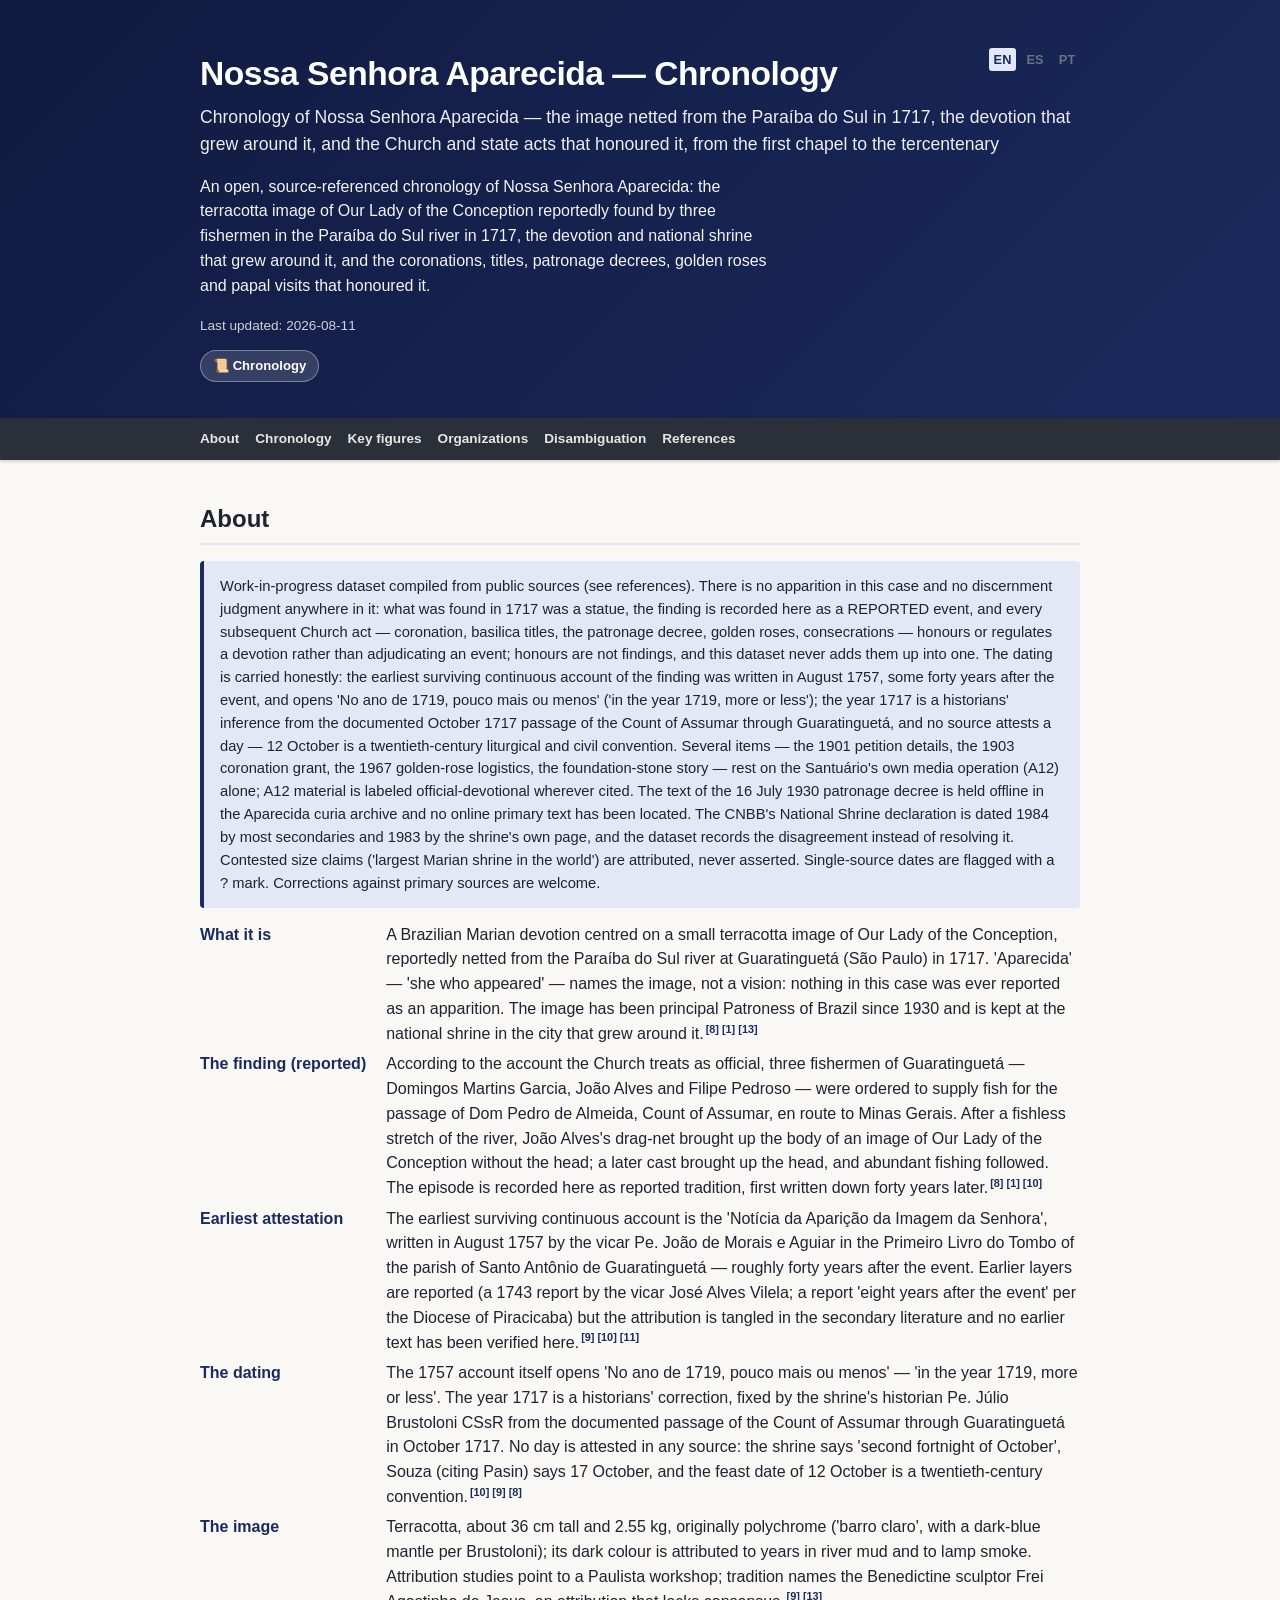
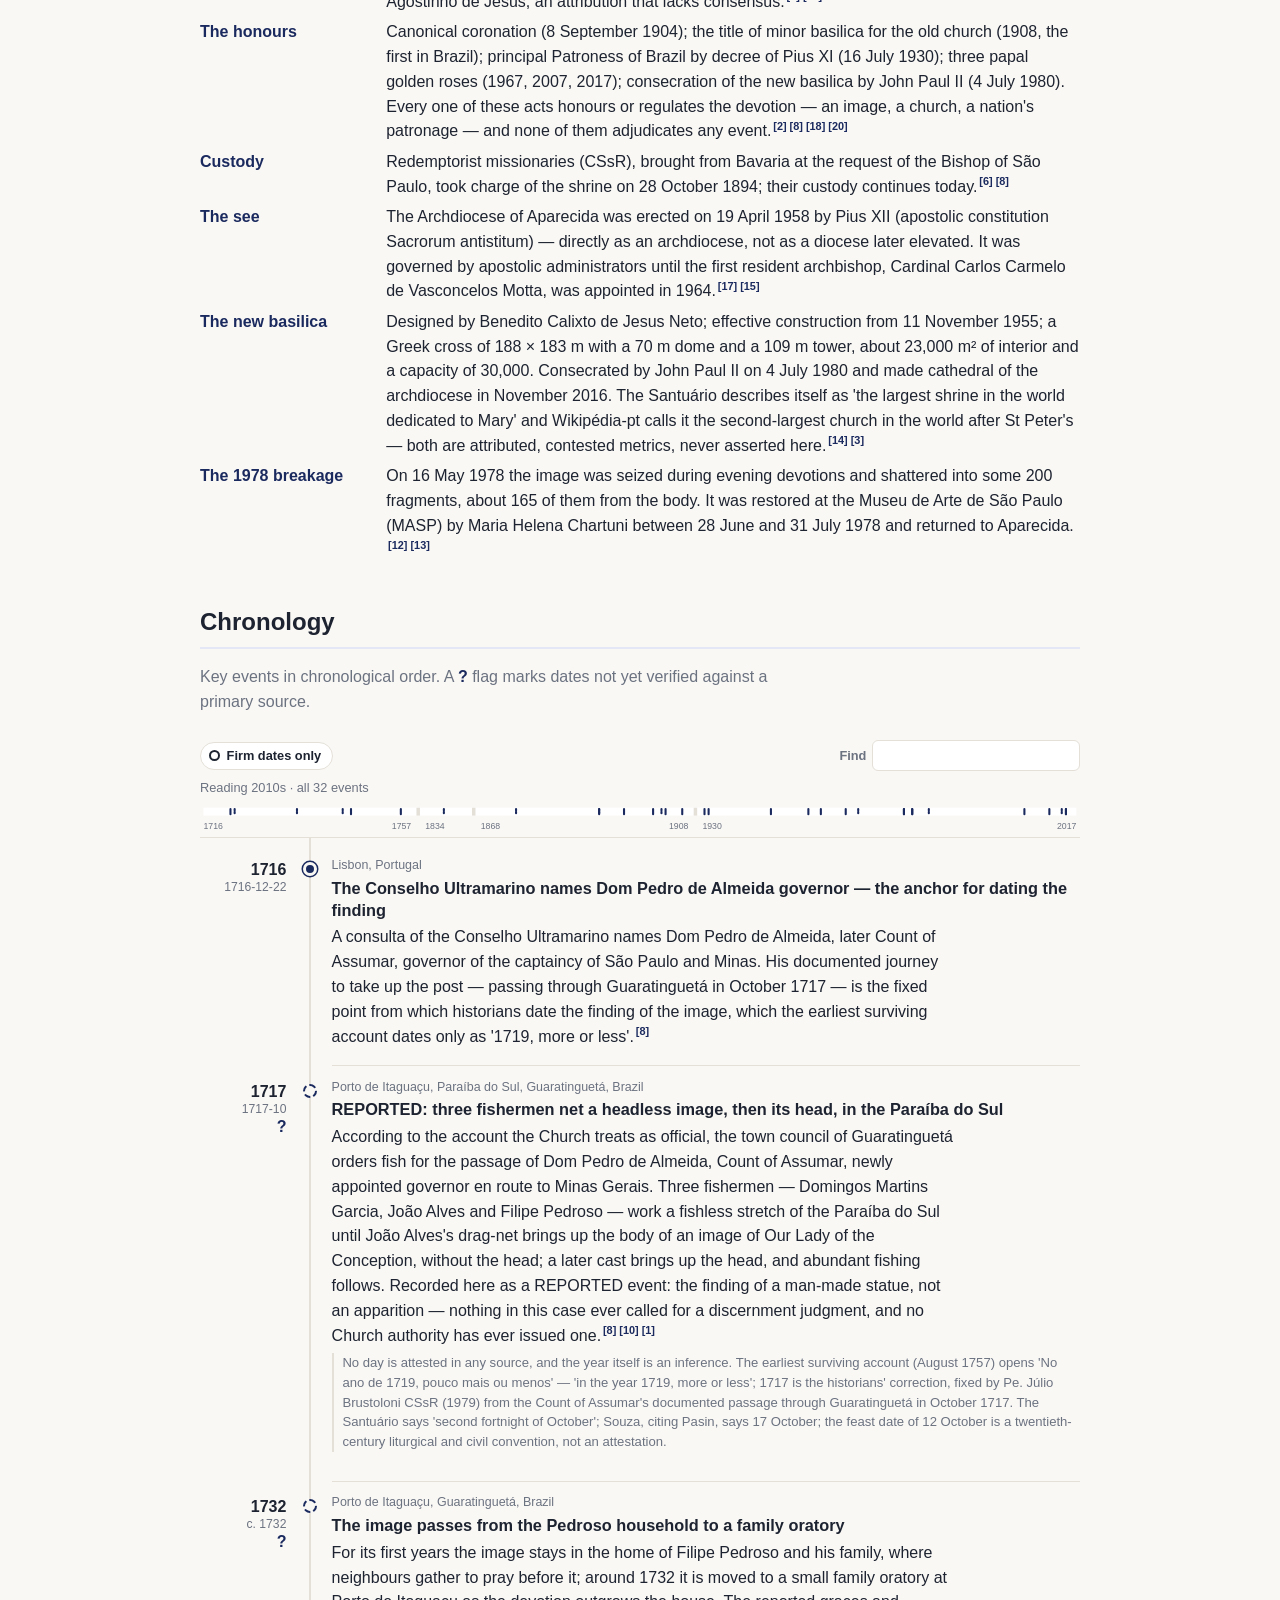
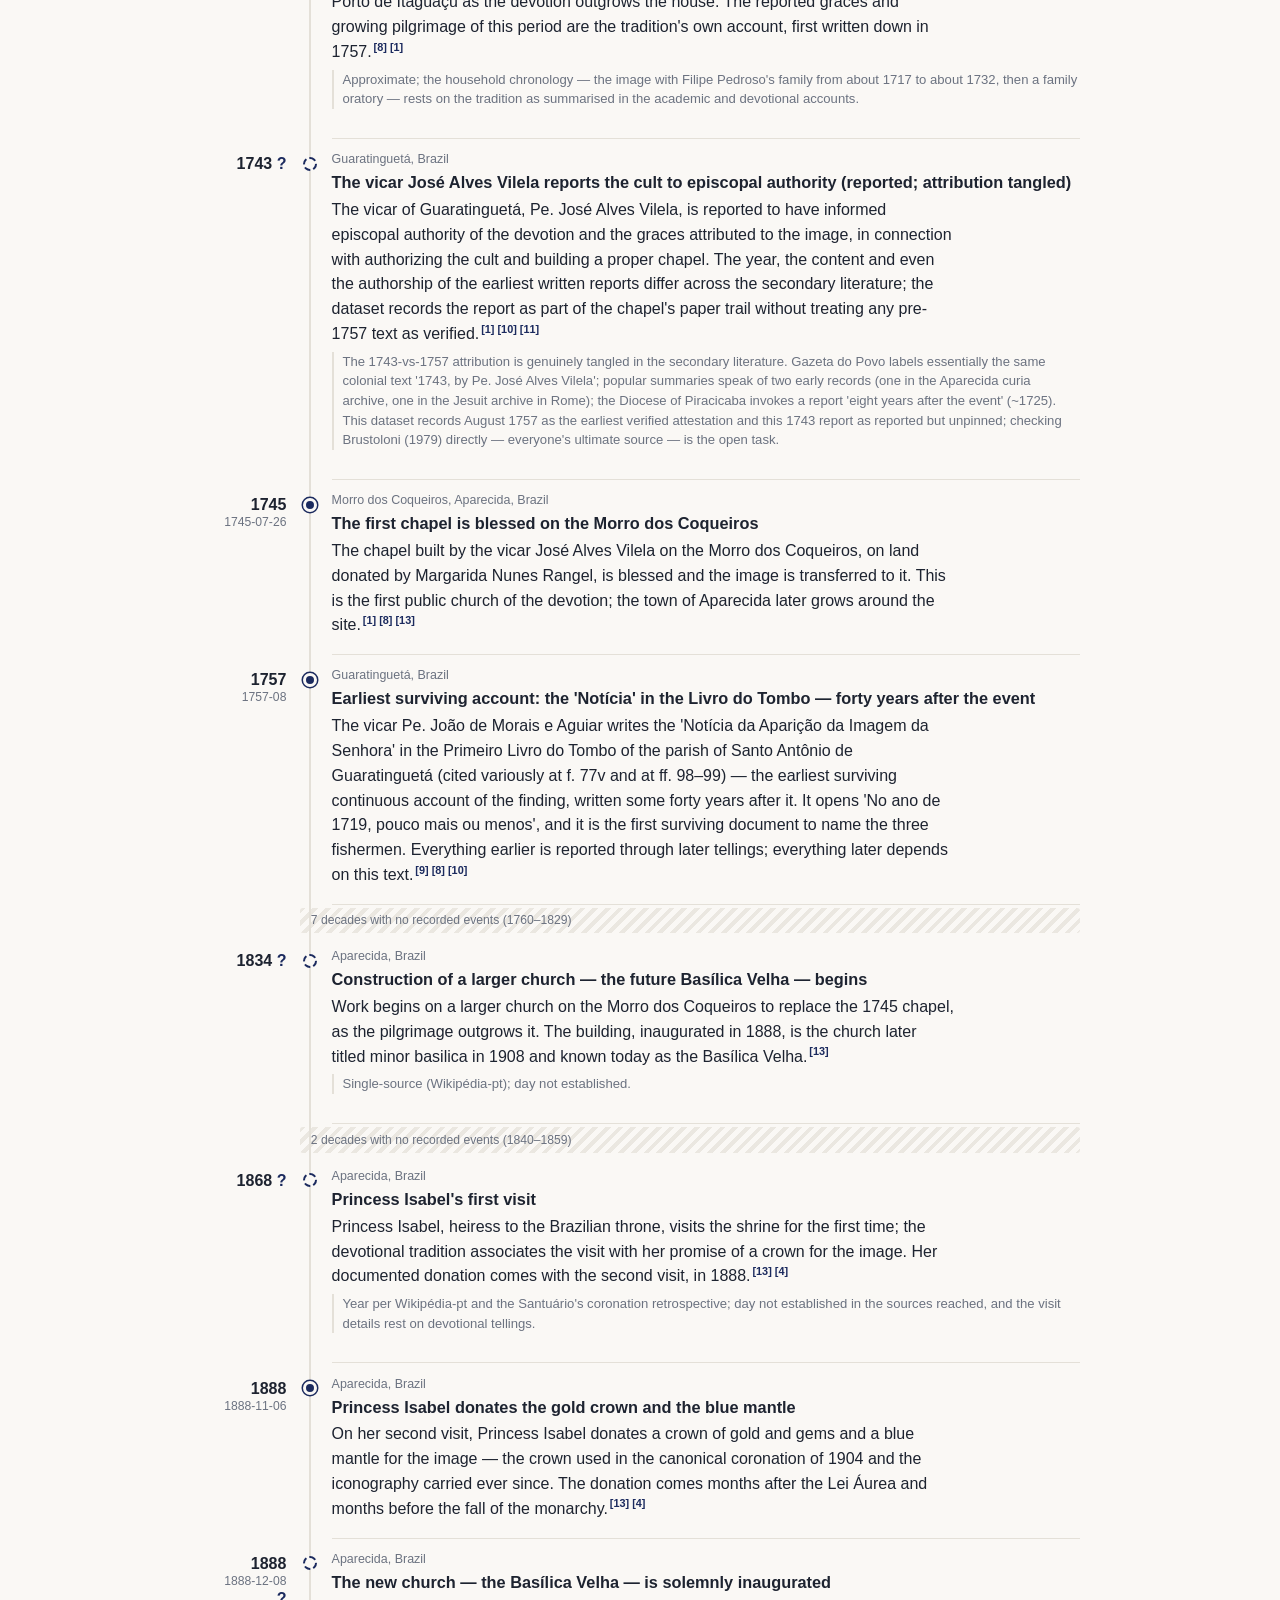
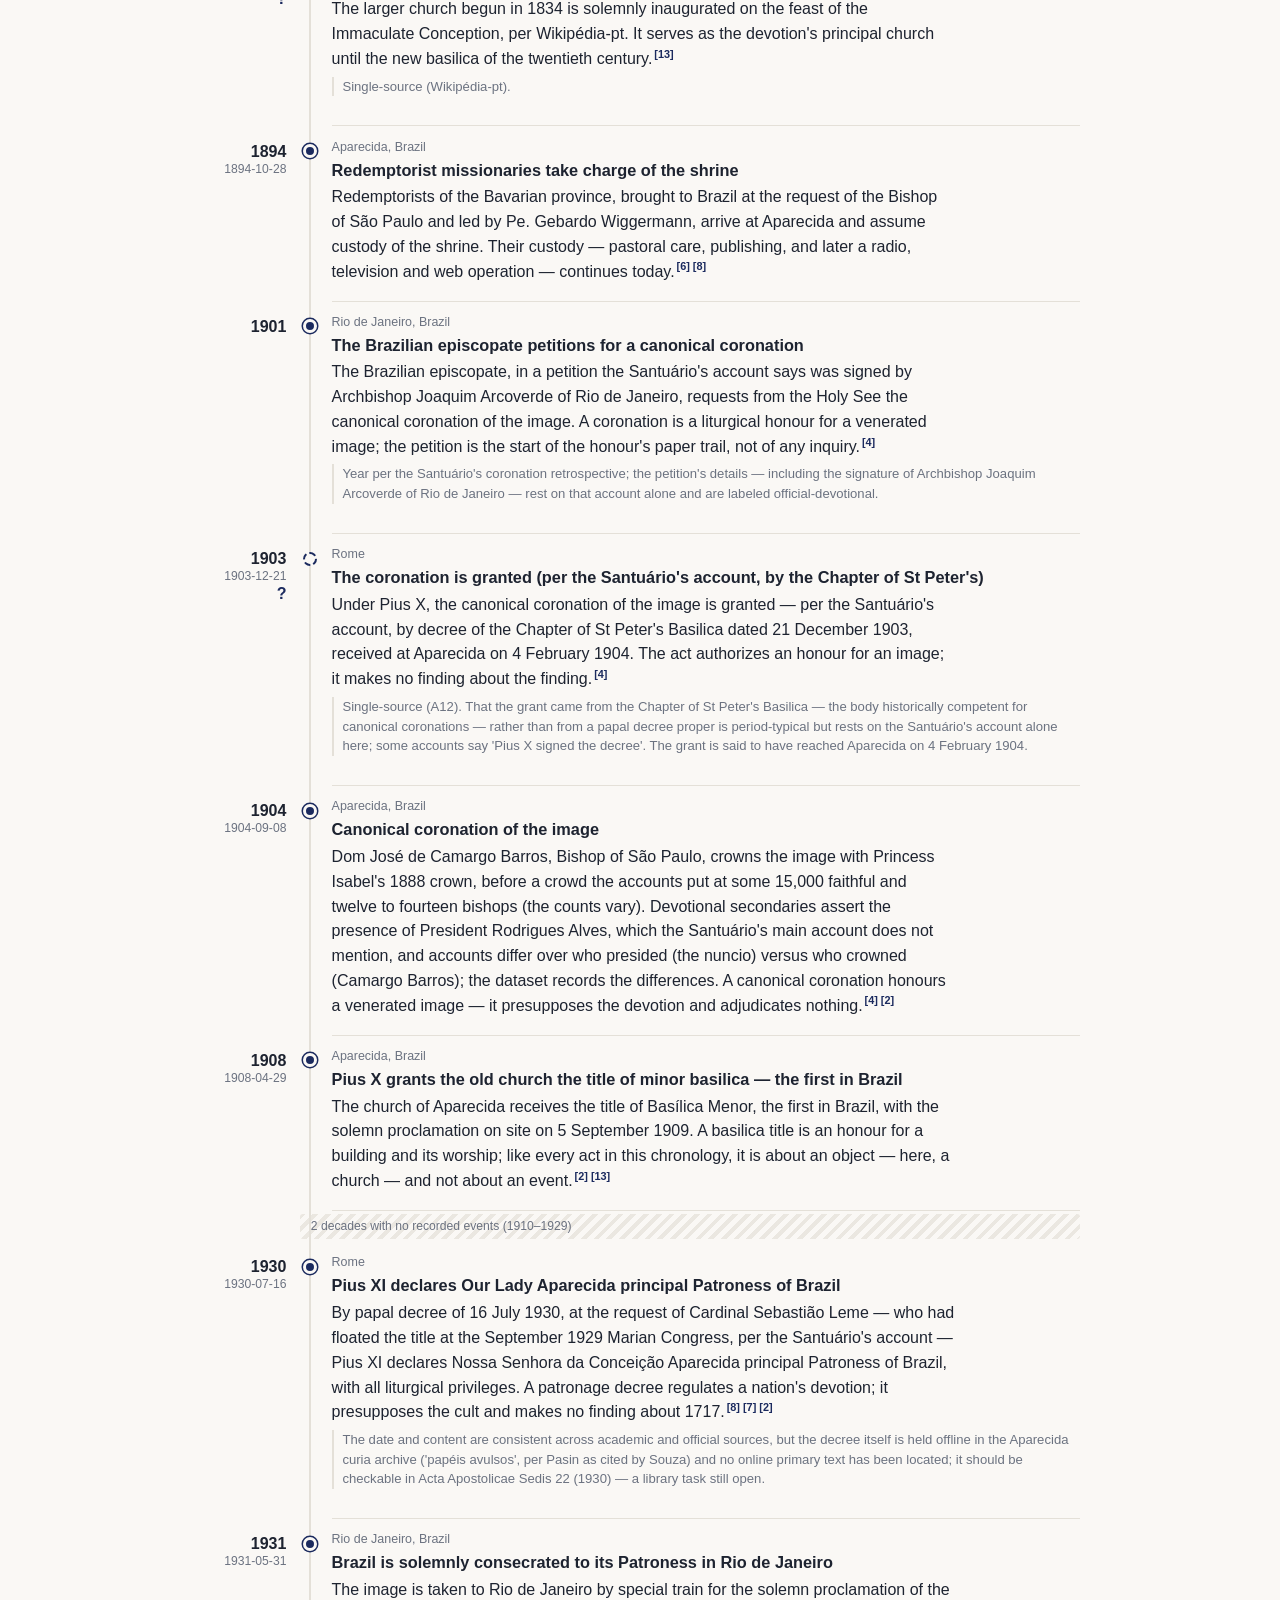
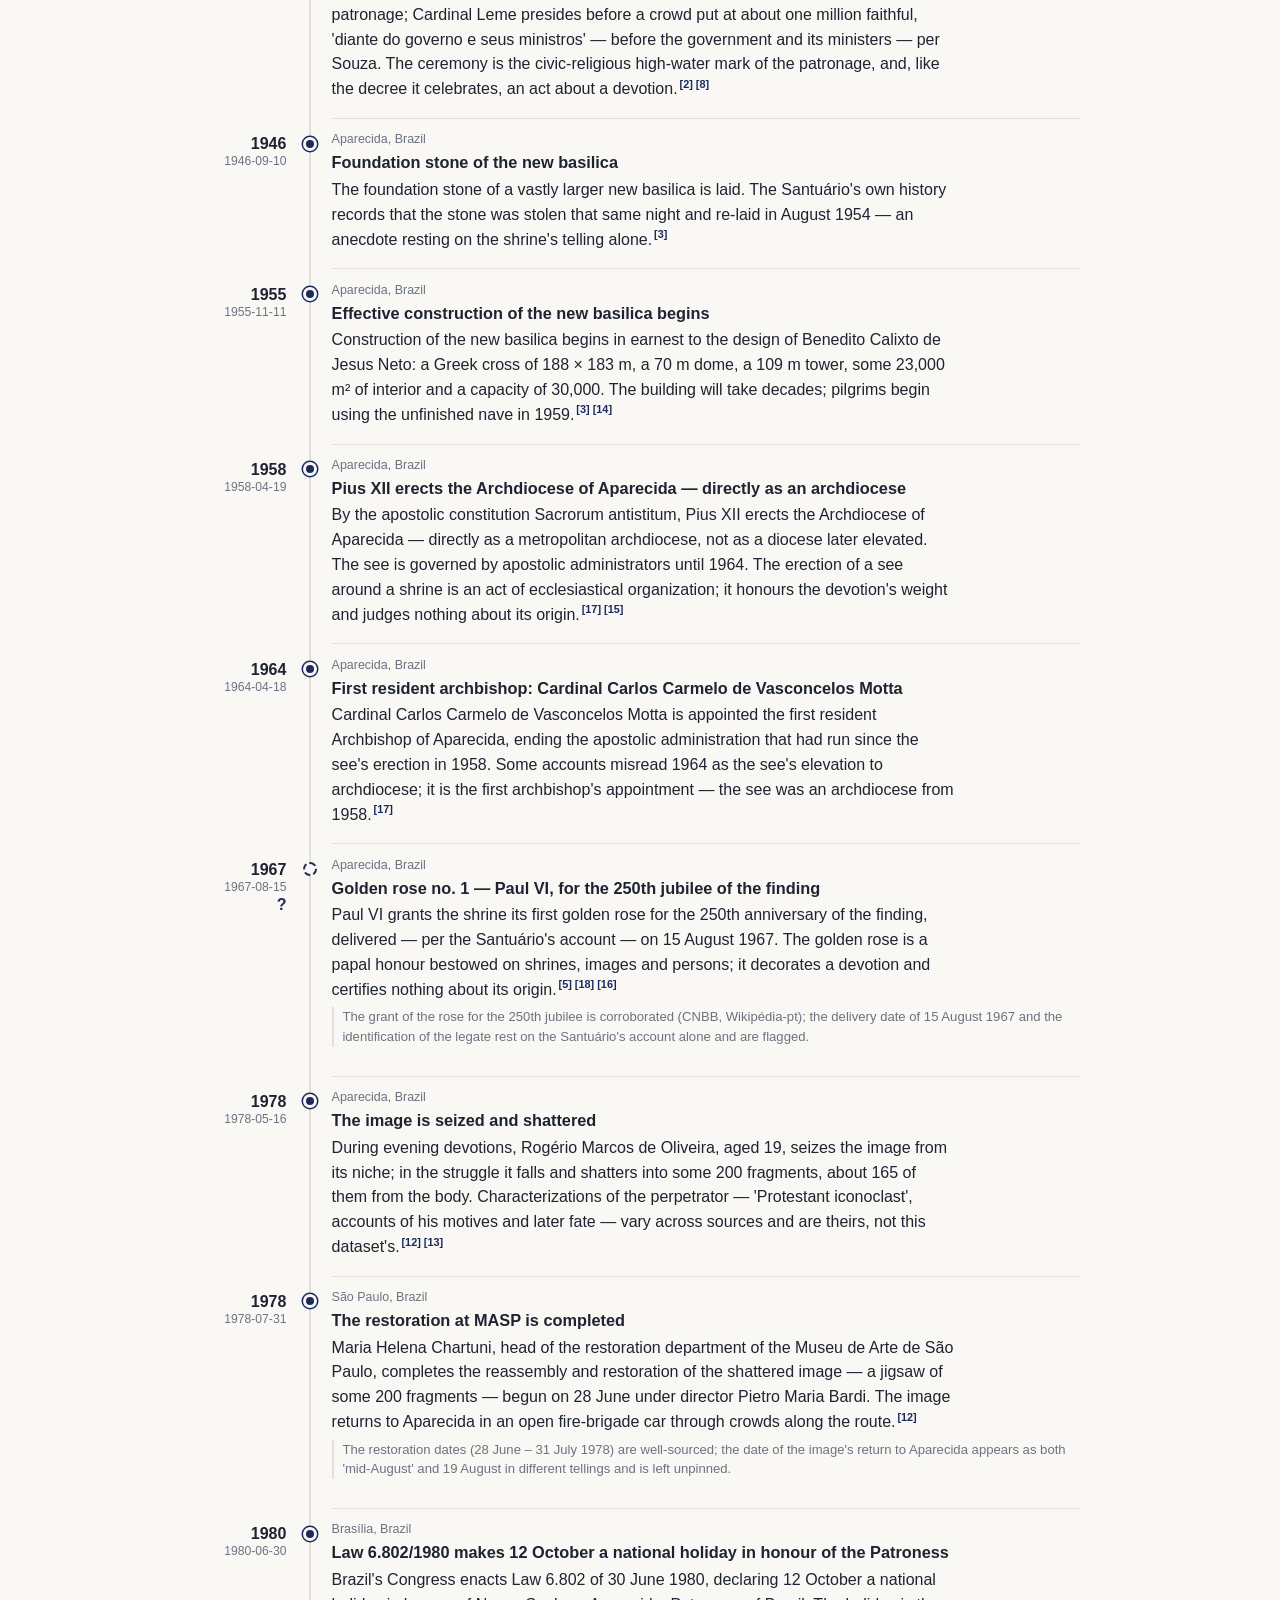
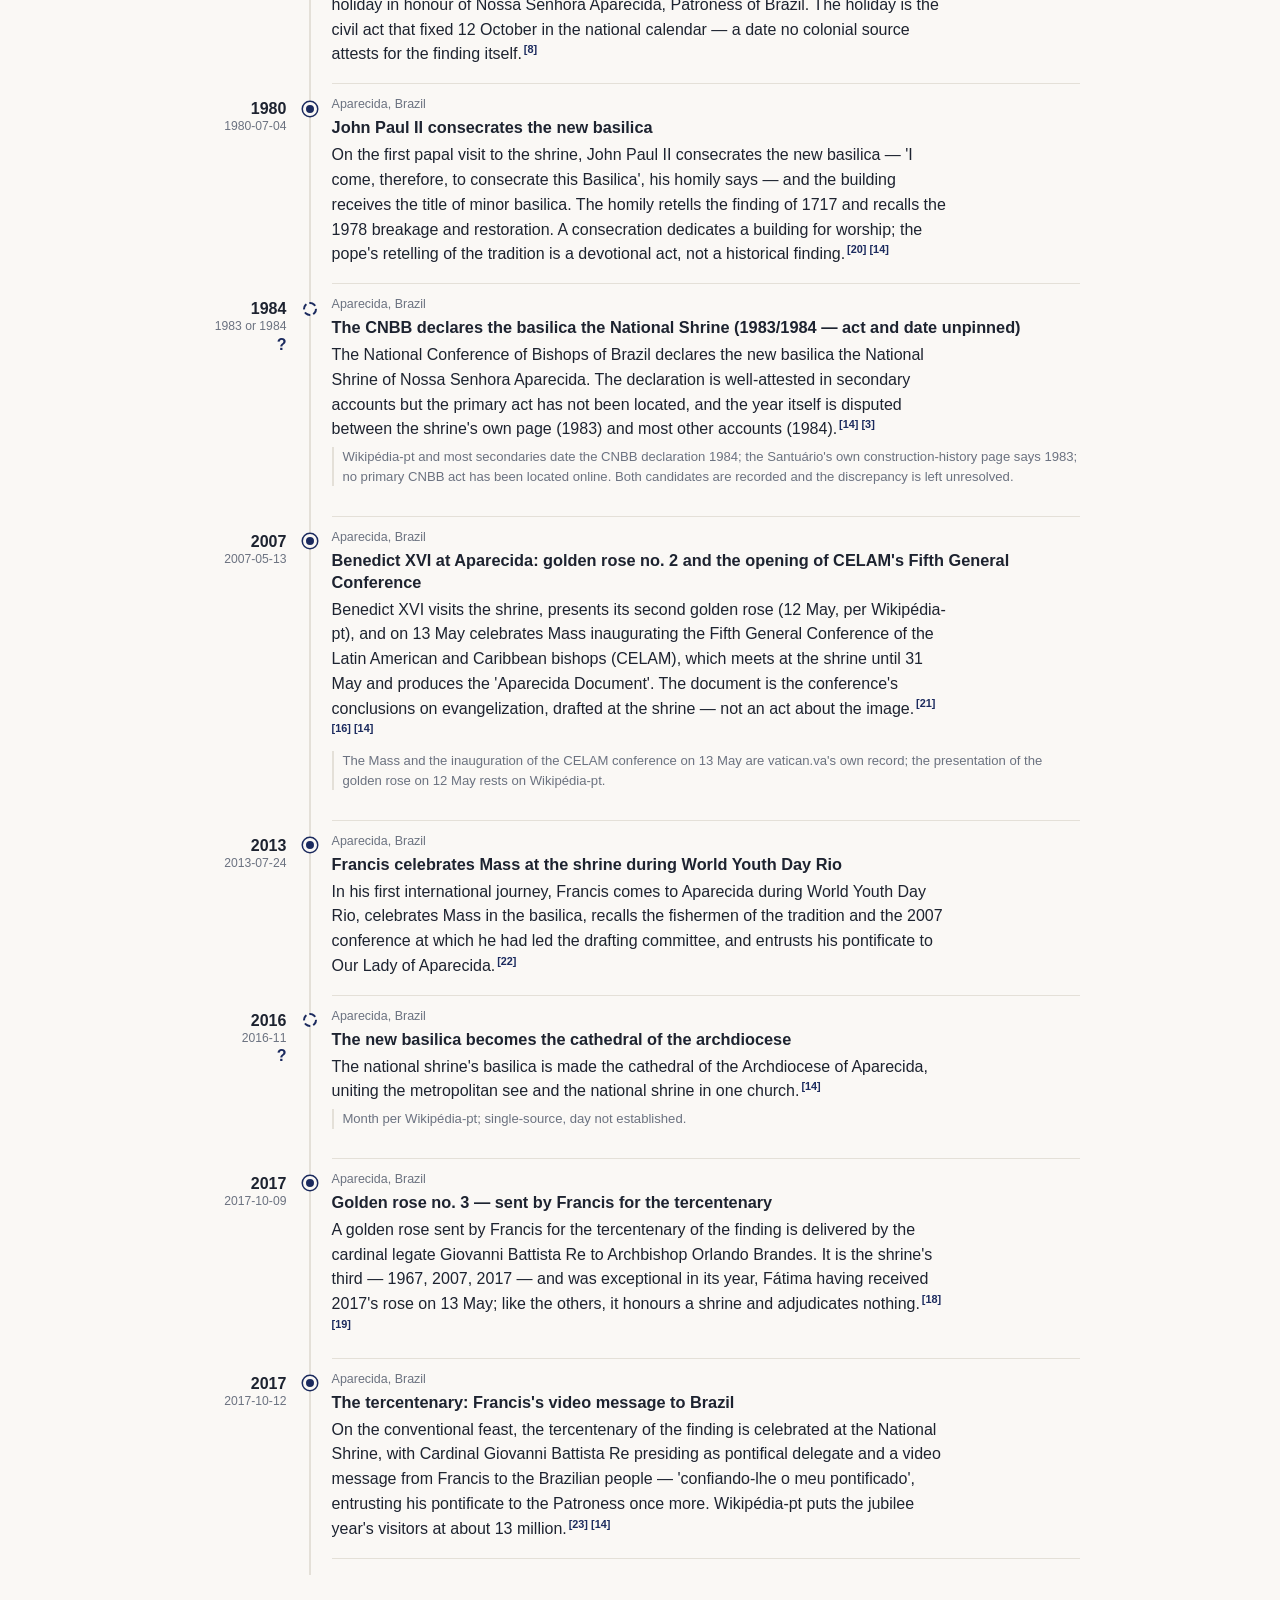
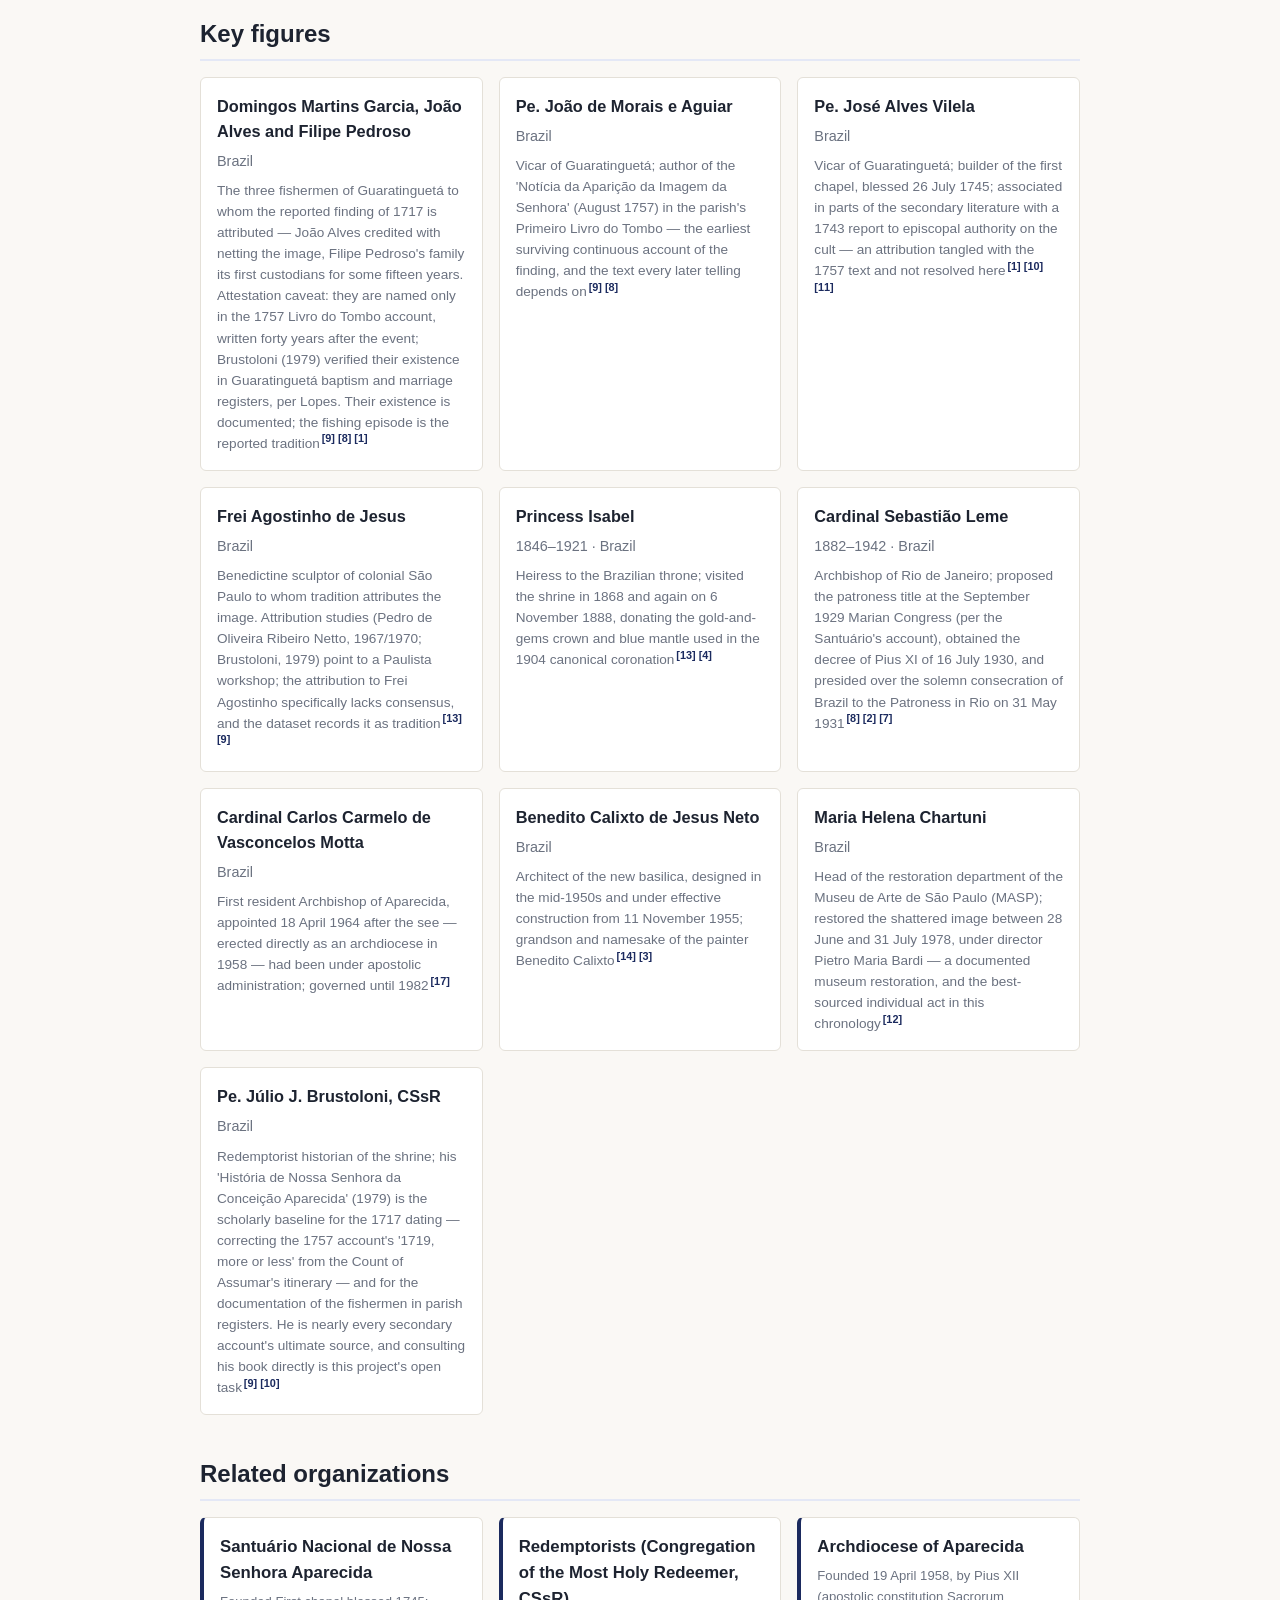
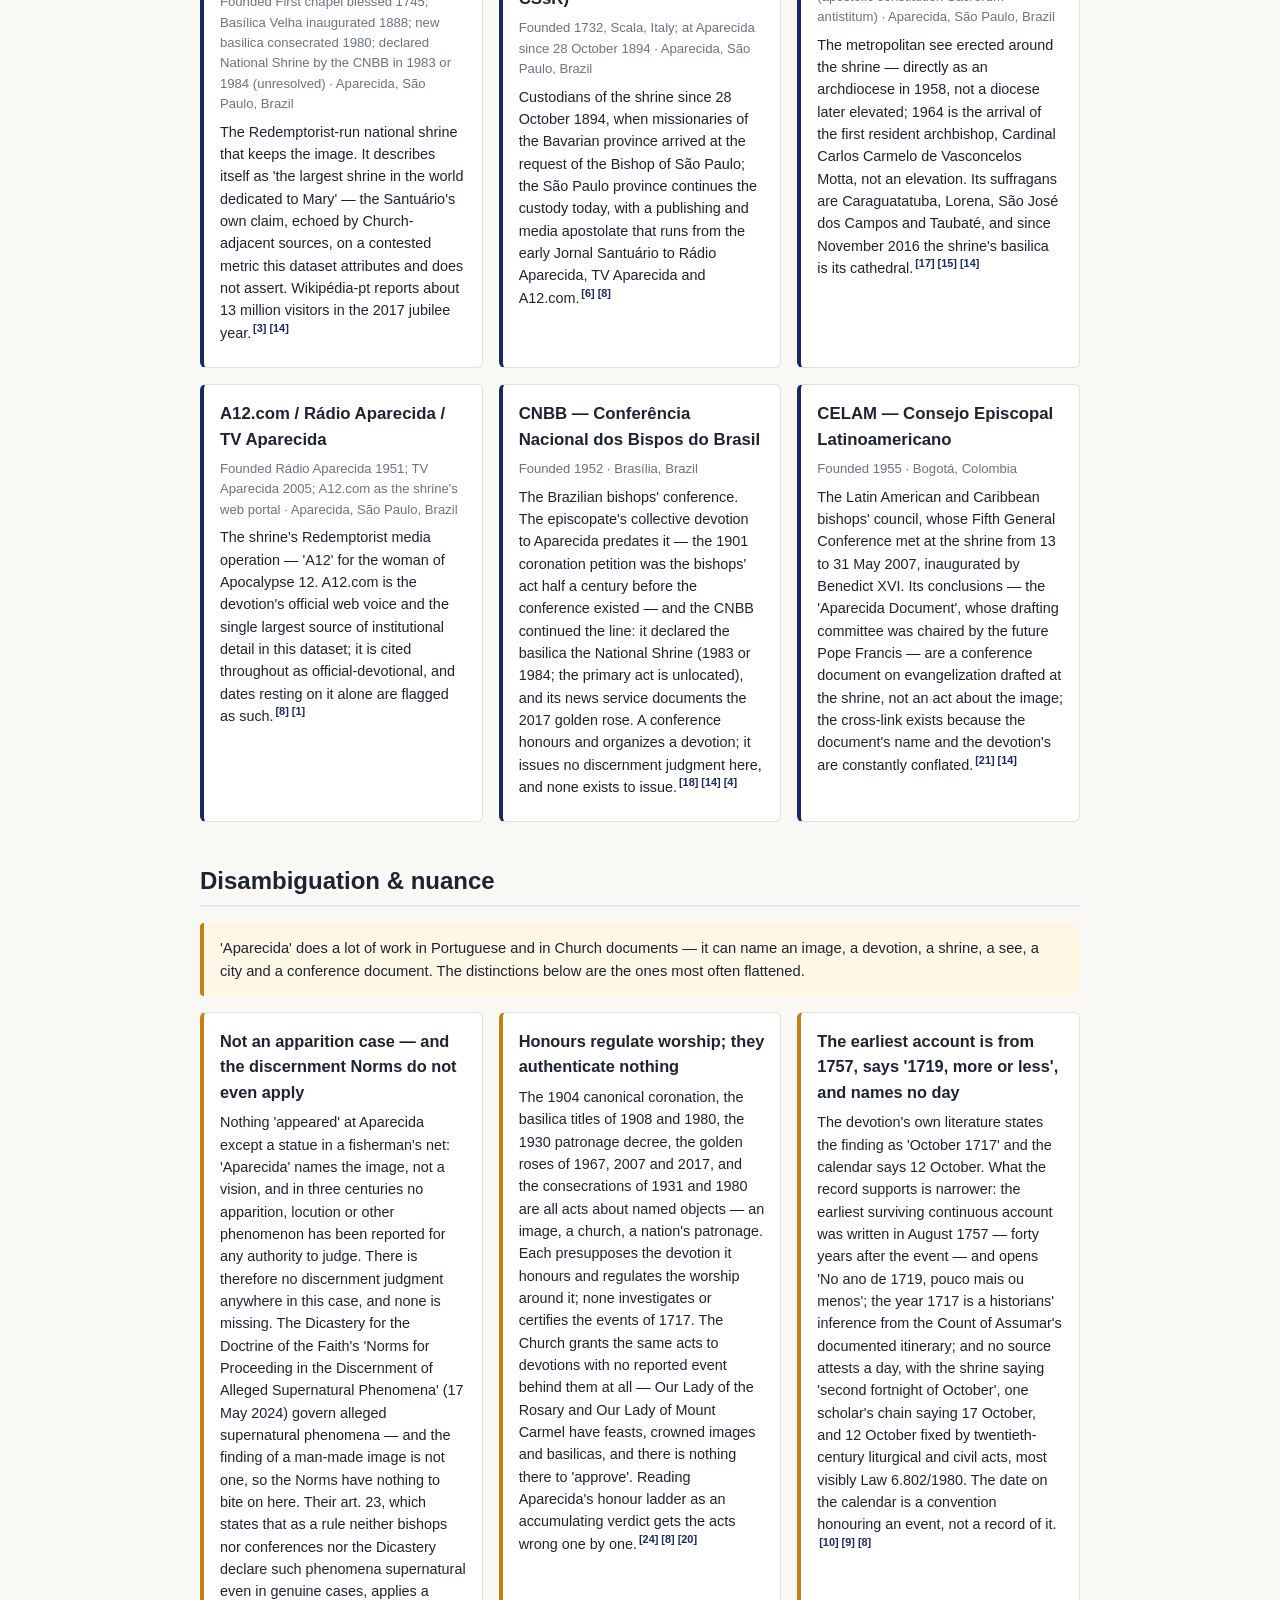
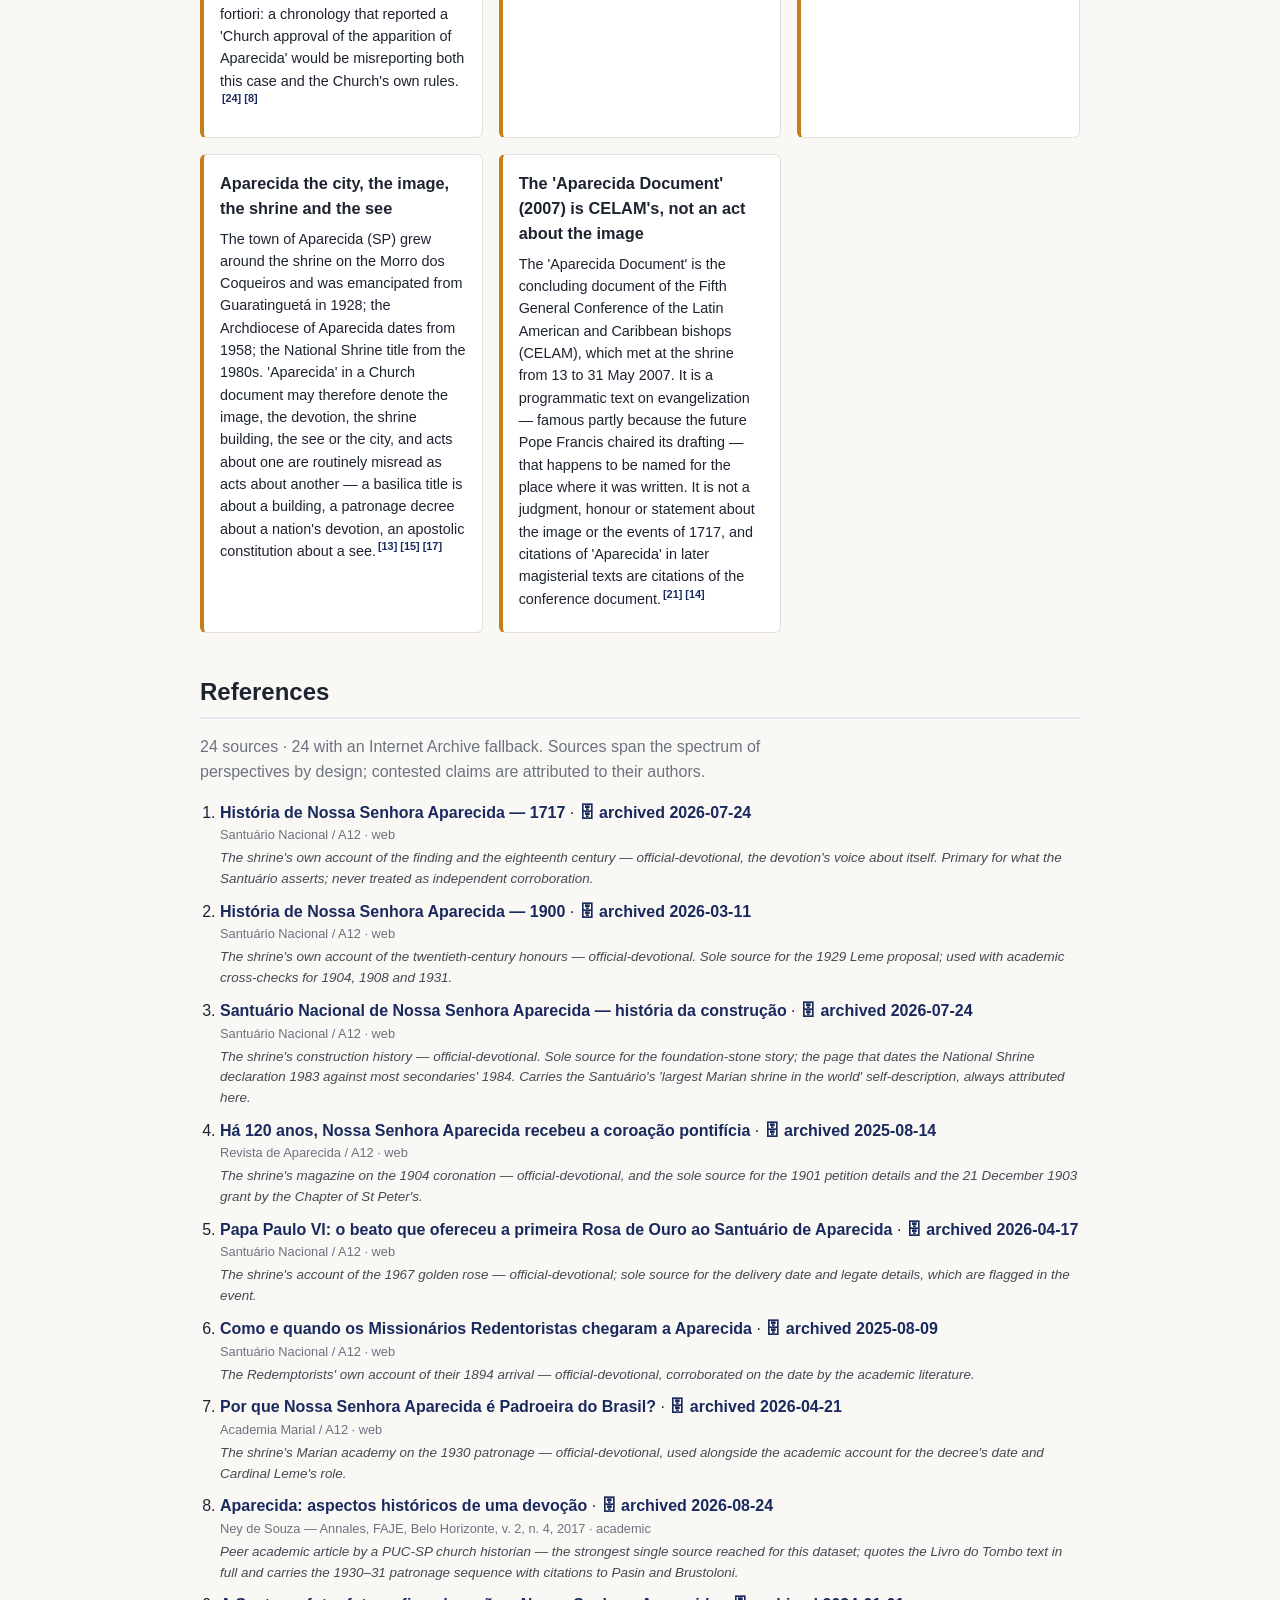
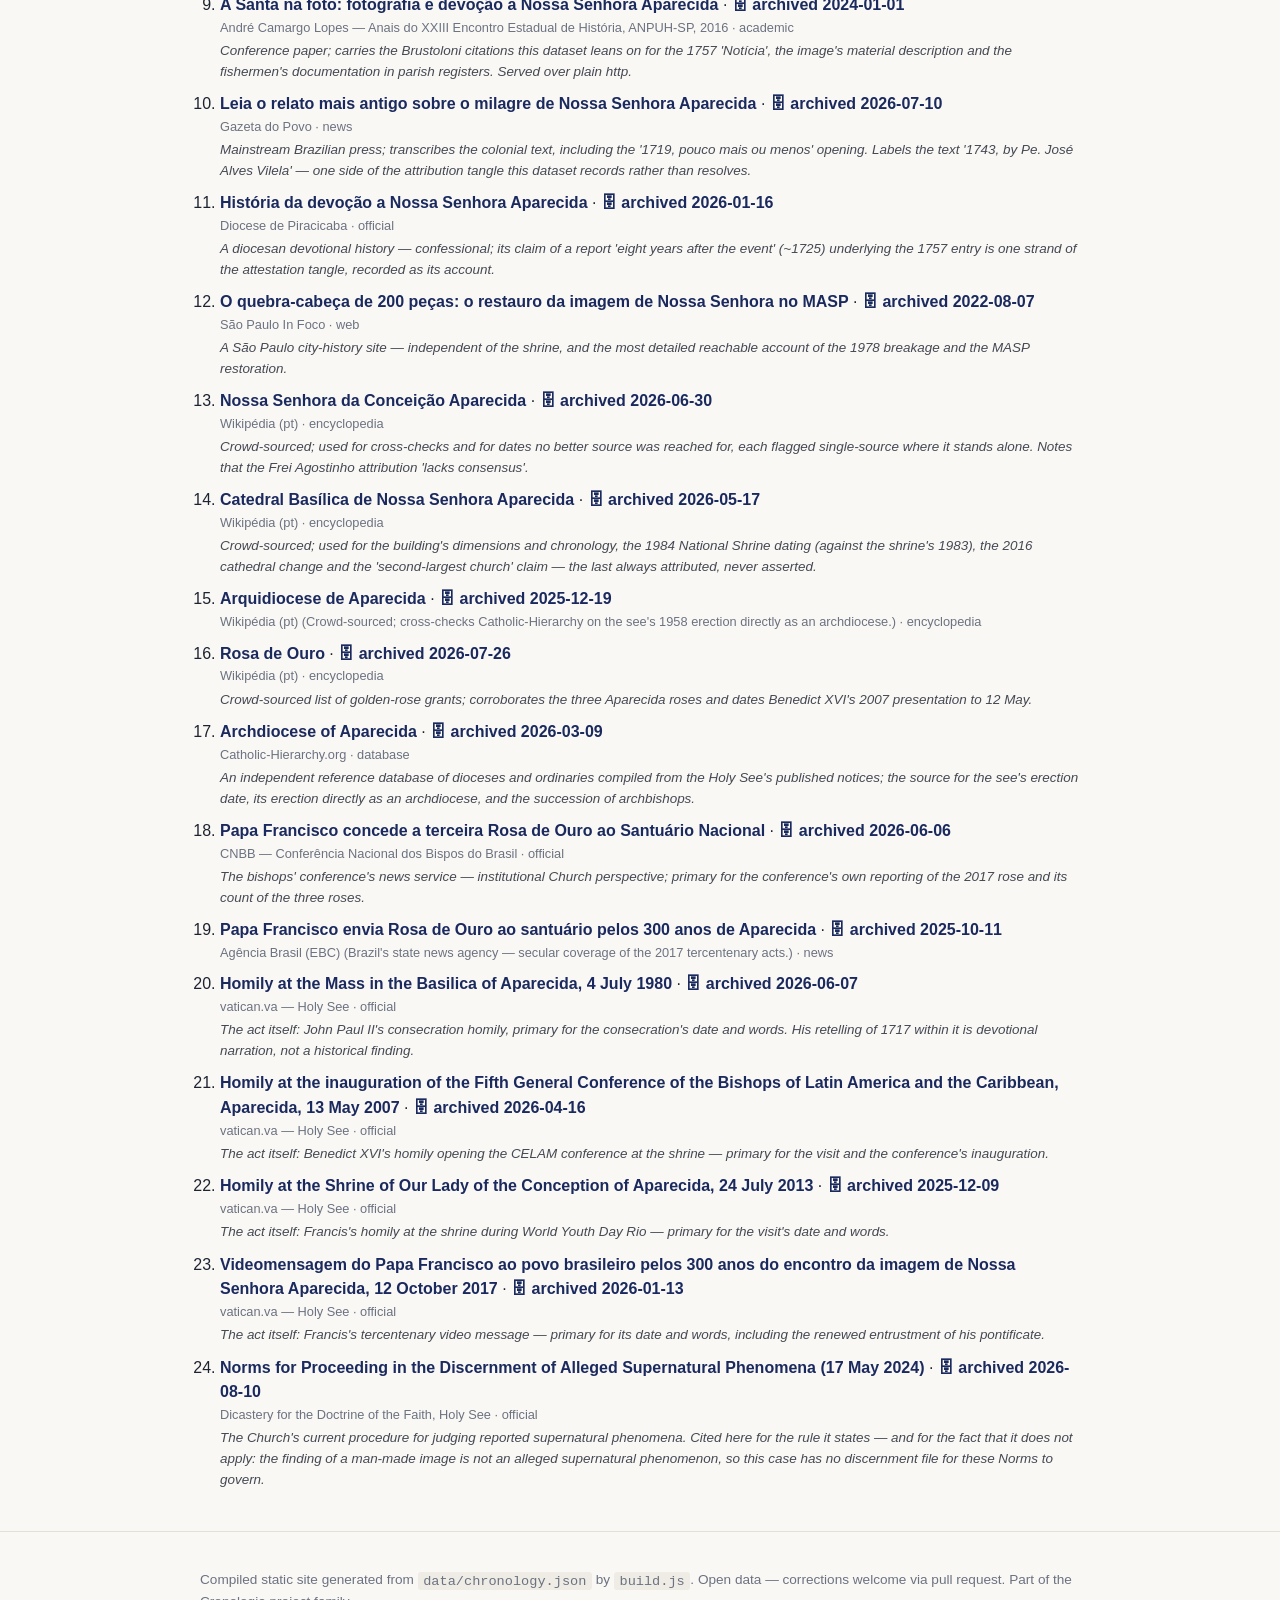
==== commit ffebd446: "Phone layout: nothing widens the page; river skips a year-only date From cronologia/core#112: - .viz" ====
--- a/docs/en/index.html
+++ b/docs/en/index.html
@@ -140,7 +140,7 @@
           </div>
         </li>
         <li class="rv-e rv-u" id="decade-1740" data-i="3" data-lanes="" data-decade="1740s">
-          <div class="rv-year">1743<small>1743</small> <span class="flag" title="Date not yet verified against a primary source">?</span></div>
+          <div class="rv-year">1743 <span class="flag" title="Date not yet verified against a primary source">?</span></div>
           <div class="rv-node" aria-hidden="true"><i class="rv-l0" style="--k:0"></i></div>
           <div class="rv-card">
             <p class="rv-kick"><span>Guaratinguetá, Brazil</span></p>
@@ -169,7 +169,7 @@
         </li>
         <li class="rv-gap"><span>7 decades with no recorded events (1760–1829)</span></li>
         <li class="rv-e rv-u" id="decade-1830" data-i="6" data-lanes="" data-decade="1830s">
-          <div class="rv-year">1834<small>1834</small> <span class="flag" title="Date not yet verified against a primary source">?</span></div>
+          <div class="rv-year">1834 <span class="flag" title="Date not yet verified against a primary source">?</span></div>
           <div class="rv-node" aria-hidden="true"><i class="rv-l0" style="--k:0"></i></div>
           <div class="rv-card">
             <p class="rv-kick"><span>Aparecida, Brazil</span></p>
@@ -180,7 +180,7 @@
         </li>
         <li class="rv-gap"><span>2 decades with no recorded events (1840–1859)</span></li>
         <li class="rv-e rv-u" id="decade-1860" data-i="7" data-lanes="" data-decade="1860s">
-          <div class="rv-year">1868<small>1868</small> <span class="flag" title="Date not yet verified against a primary source">?</span></div>
+          <div class="rv-year">1868 <span class="flag" title="Date not yet verified against a primary source">?</span></div>
           <div class="rv-node" aria-hidden="true"><i class="rv-l0" style="--k:0"></i></div>
           <div class="rv-card">
             <p class="rv-kick"><span>Aparecida, Brazil</span></p>
@@ -218,7 +218,7 @@
           </div>
         </li>
         <li class="rv-e" id="decade-1900" data-i="11" data-lanes="" data-decade="1900s">
-          <div class="rv-year">1901<small>1901</small></div>
+          <div class="rv-year">1901</div>
           <div class="rv-node" aria-hidden="true"><i class="rv-l0" style="--k:0"></i></div>
           <div class="rv-card">
             <p class="rv-kick"><span>Rio de Janeiro, Brazil</span></p>
--- a/docs/styles.css
+++ b/docs/styles.css
@@ -72,7 +72,7 @@
 .facts dd { margin: 0; }
 
 /* Chronology table */
-.table-scroll { overflow-x: auto; }
+.table-scroll { position: relative; overflow-x: auto; }
 table.meetings { width: 100%; border-collapse: collapse; font-size: .92rem; background: var(--surface); }
 table.meetings th, table.meetings td { text-align: left; padding: .55rem .65rem; border-bottom: 1px solid var(--line); vertical-align: top; }
 table.meetings thead th { background: #2a2f3a; color: #fff; position: sticky; top: 0; }
@@ -153,7 +153,7 @@
 /* Branch timeline ("subway diagram"; rendered only when the data declares
    `branchTimeline`). The SVG keeps its natural size inside a horizontal
    scroll container on small screens; print scales it to the page. */
-.viz-scroll { overflow-x: auto; -webkit-overflow-scrolling: touch; }
+.viz-scroll { position: relative; overflow-x: auto; -webkit-overflow-scrolling: touch; }
 figure.branch-timeline { margin: 1rem 0 0; }
 .branch-timeline-svg { display: block; }
 .branch-timeline-svg text { font-family: inherit; }
@@ -553,18 +553,21 @@
 
 /* ---------------------------------------------------------------------------
    Time river (core#108): the chronology as lane tracks, opt-in with
-   meta.layout "river". Lane 0 is the site accent; the others are fixed hues
-   chosen to stay apart from each other and readable on the light ground.
+   meta.layout "river". A single-track river takes the site accent. With a
+   lane taxonomy (.rv-lanes) every lane takes a fixed hue from one palette,
+   chosen to stay apart from each other and readable on the light ground; a
+   site accent could otherwise land next to one of them (rcc: rose on rose).
    --------------------------------------------------------------------------- */
 .river { --rv-tw: 20px; --rv-yw: 5.6rem; --rv-top: 2.6rem; }
 .rv-l0 { --c: var(--accent); }
+.rv-lanes .rv-l0 { --c: #4338a0; }
 .rv-l1 { --c: #13776d; }
 .rv-l2 { --c: #a8620f; }
-.rv-l3 { --c: #b03a5b; }
-.rv-l4 { --c: #3f6ea8; }
-.rv-l5 { --c: #6b7a1f; }
-.rv-l6 { --c: #7d3c98; }
-.rv-l7 { --c: #8a5a44; }
+.rv-l3 { --c: #b0306a; }
+.rv-l4 { --c: #2f7fb5; }
+.rv-l5 { --c: #5e7a1a; }
+.rv-l6 { --c: #8a5a44; }
+.rv-l7 { --c: #555f6d; }
 .rv-bar { background: var(--bg); padding: .6rem 0 .4rem; border-bottom: 1px solid var(--line); display: grid; gap: .5rem; z-index: 5; }
 @media (min-width: 700px) and (min-height: 640px) { .rv-bar { position: sticky; top: var(--rv-top); } }
 .rv-controls { display: flex; flex-wrap: wrap; gap: .4rem .5rem; align-items: center; }
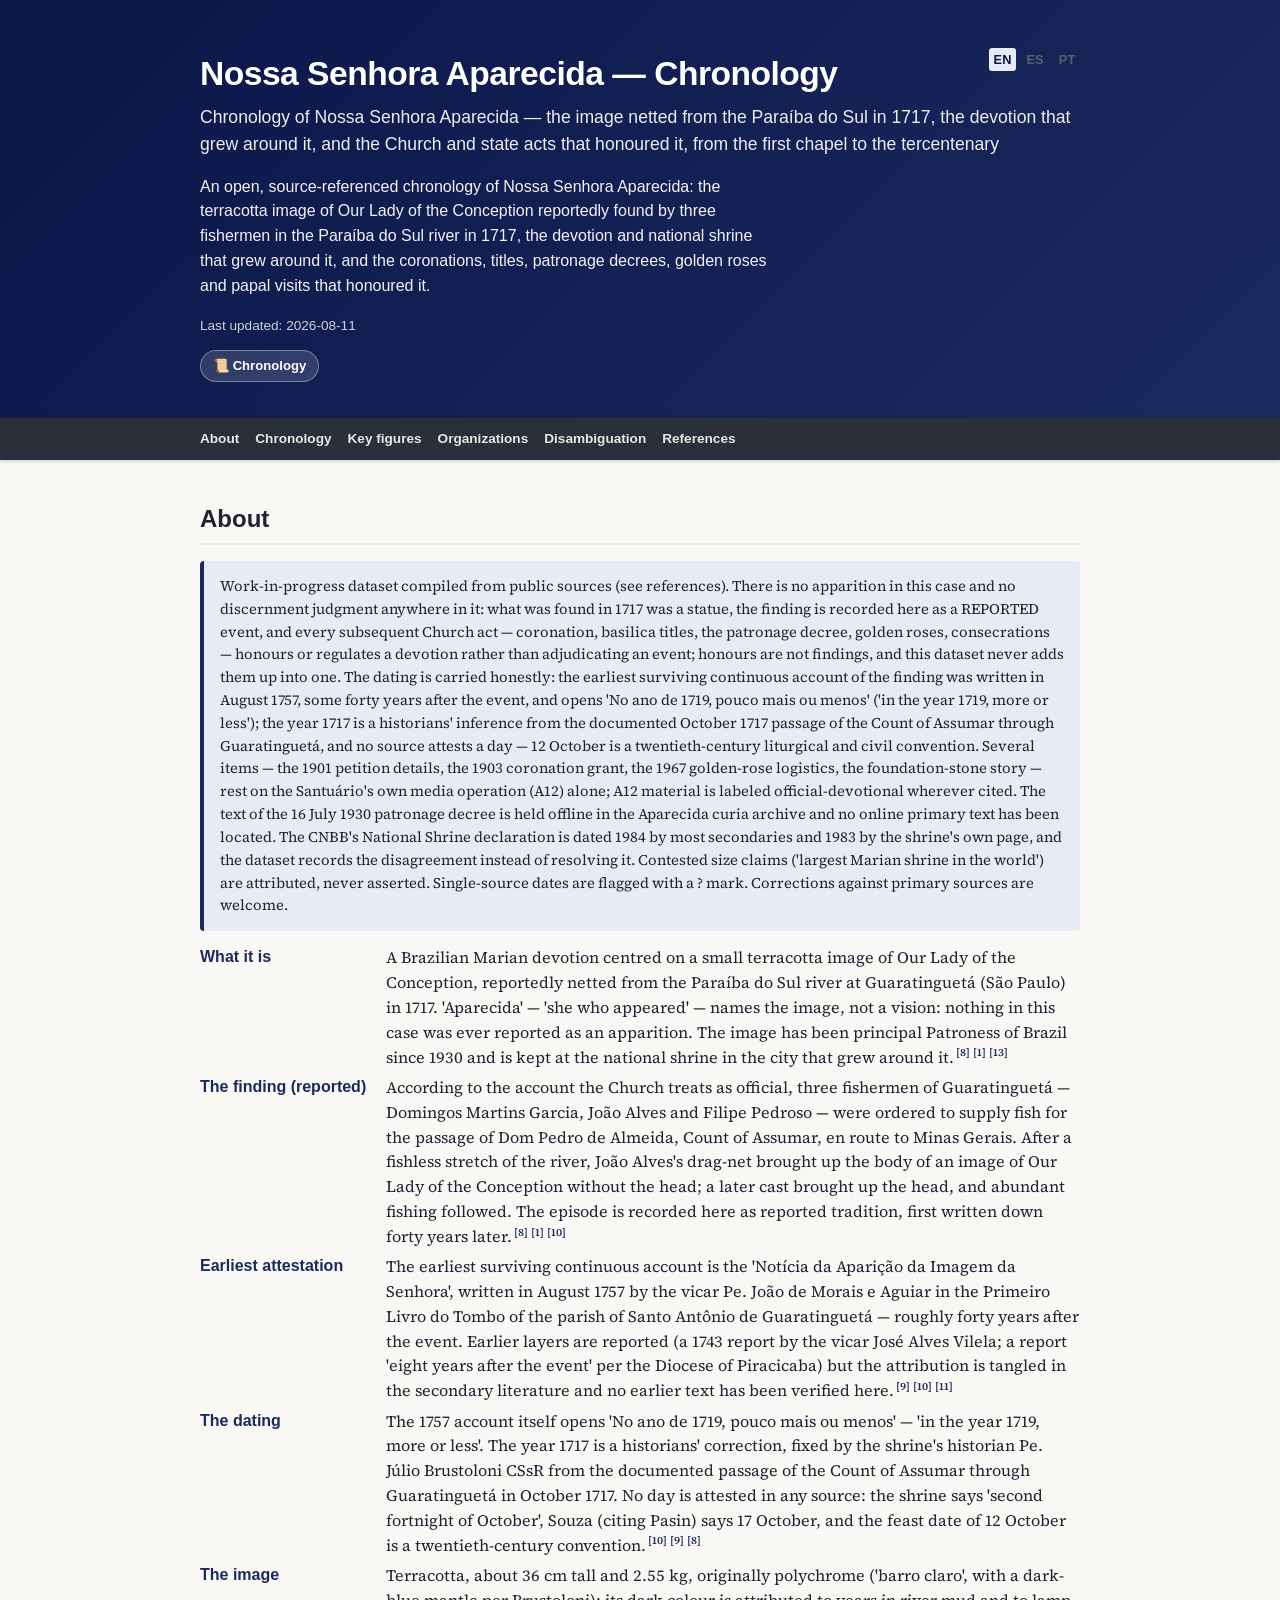
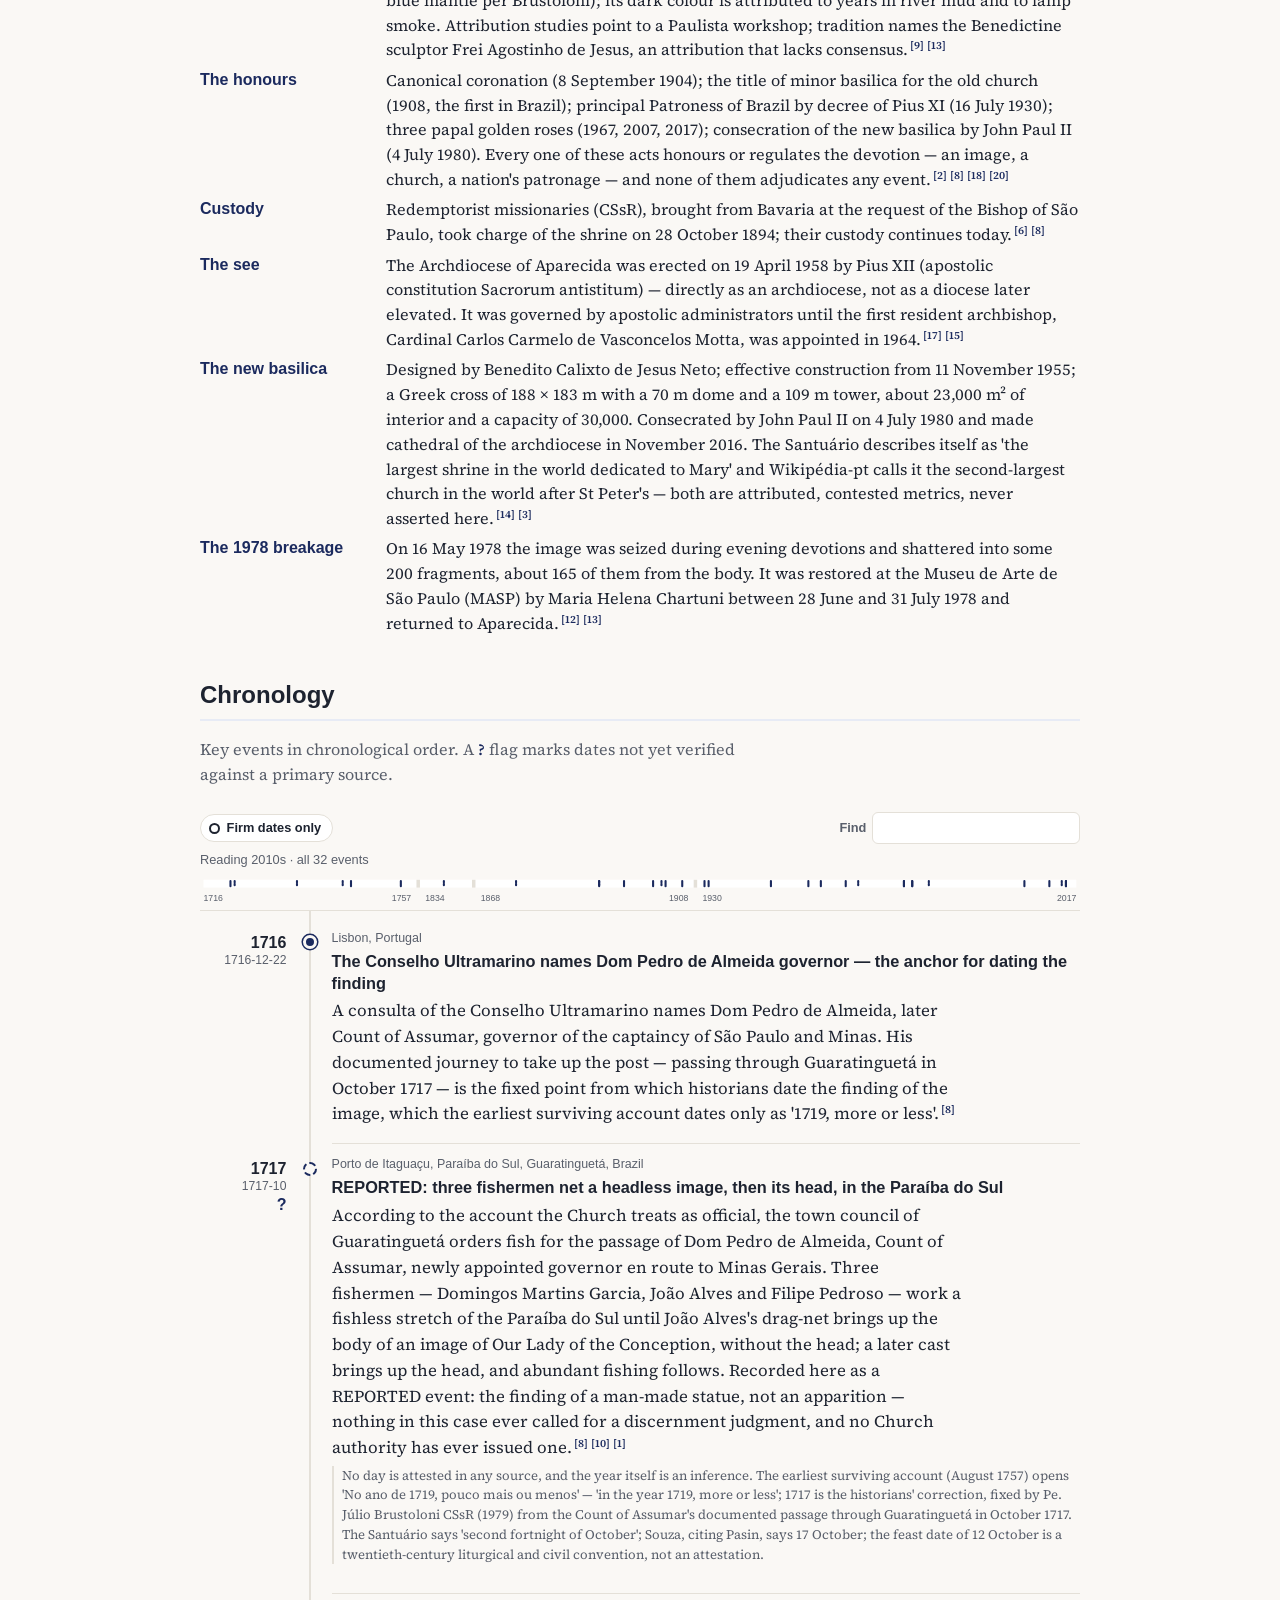
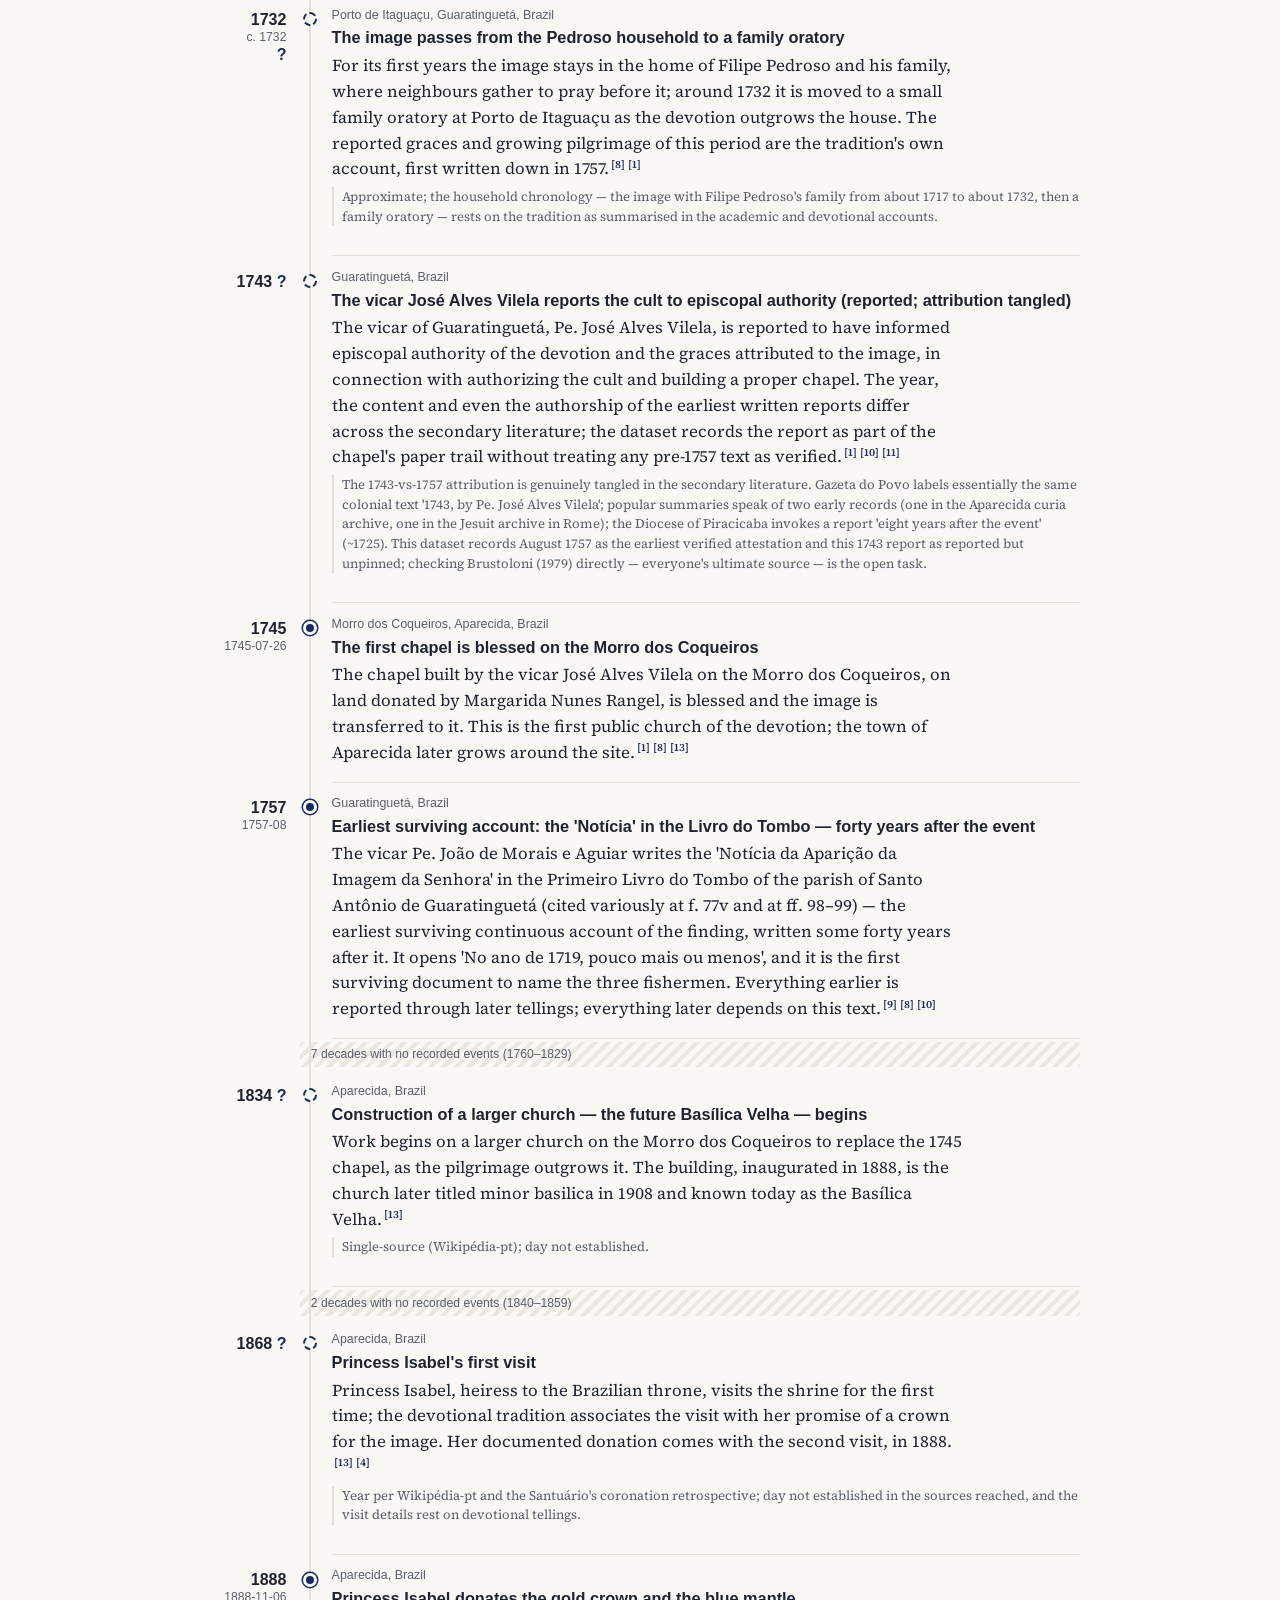
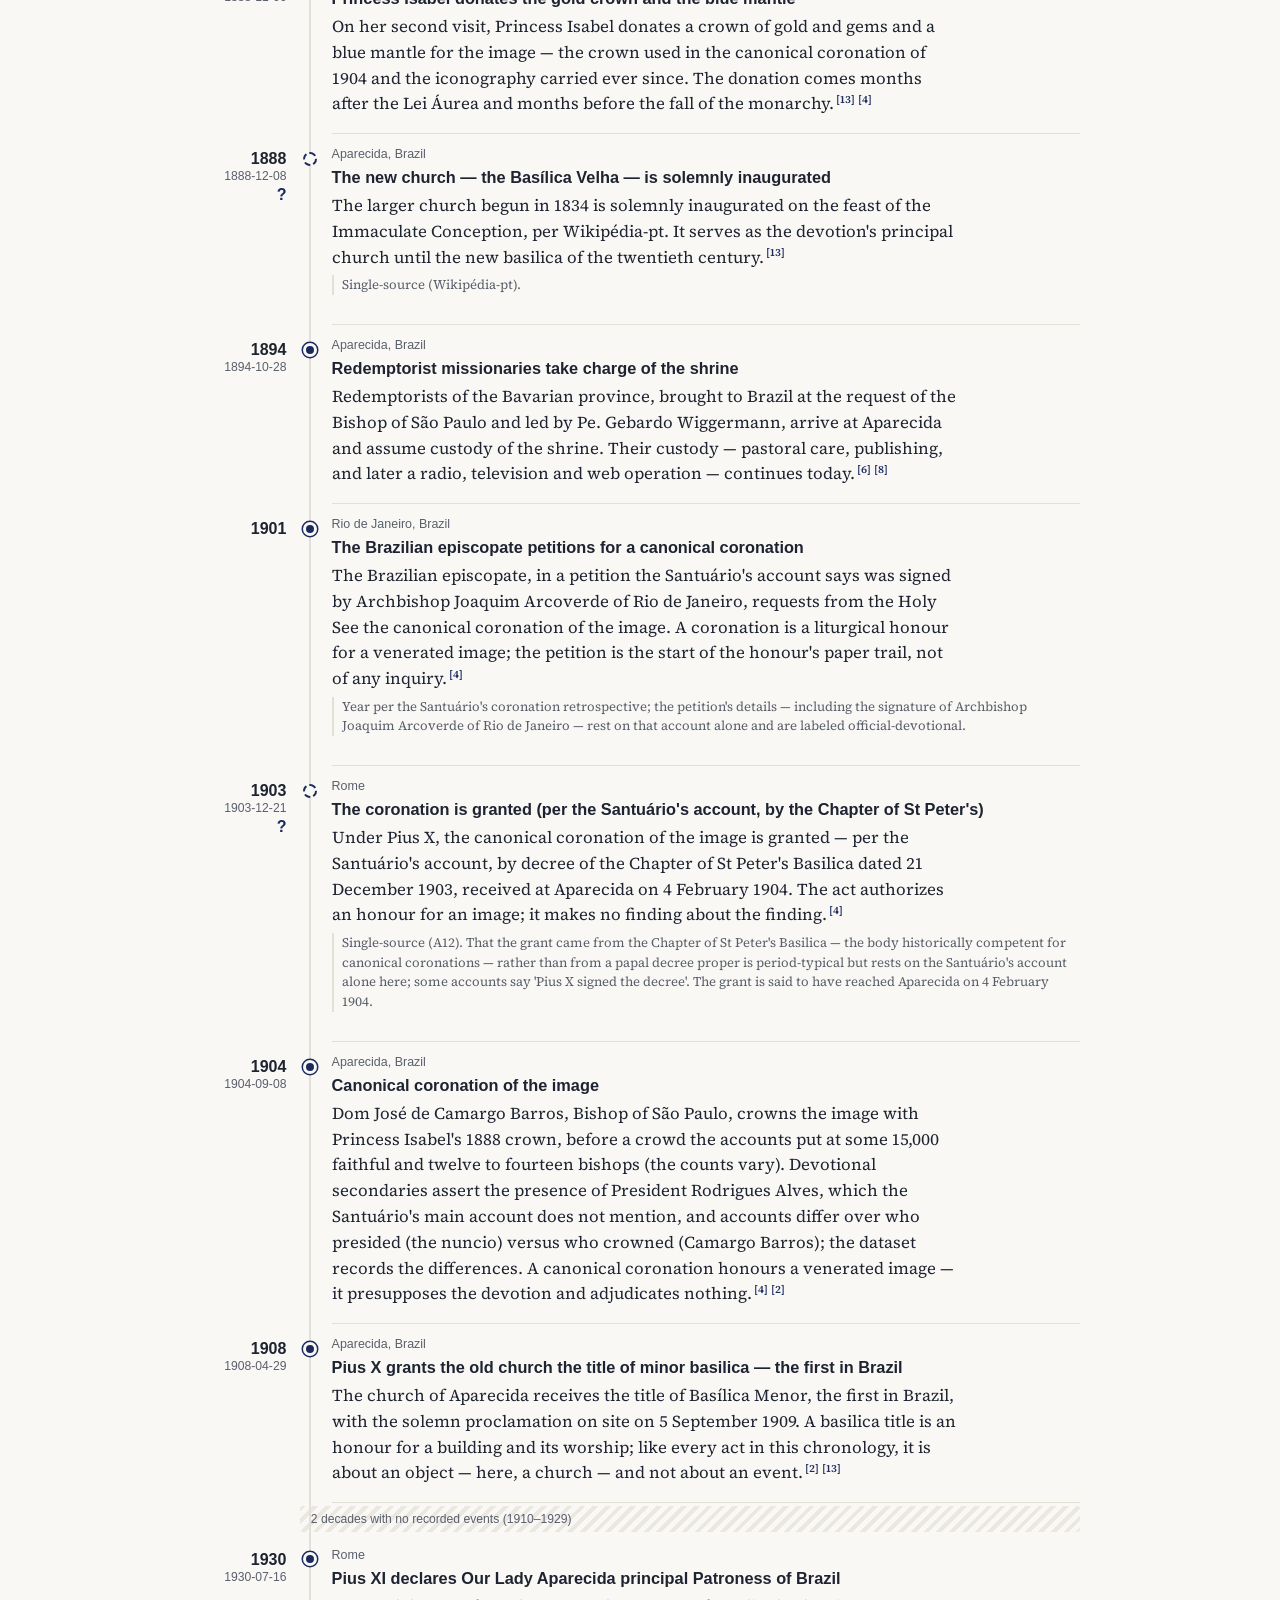
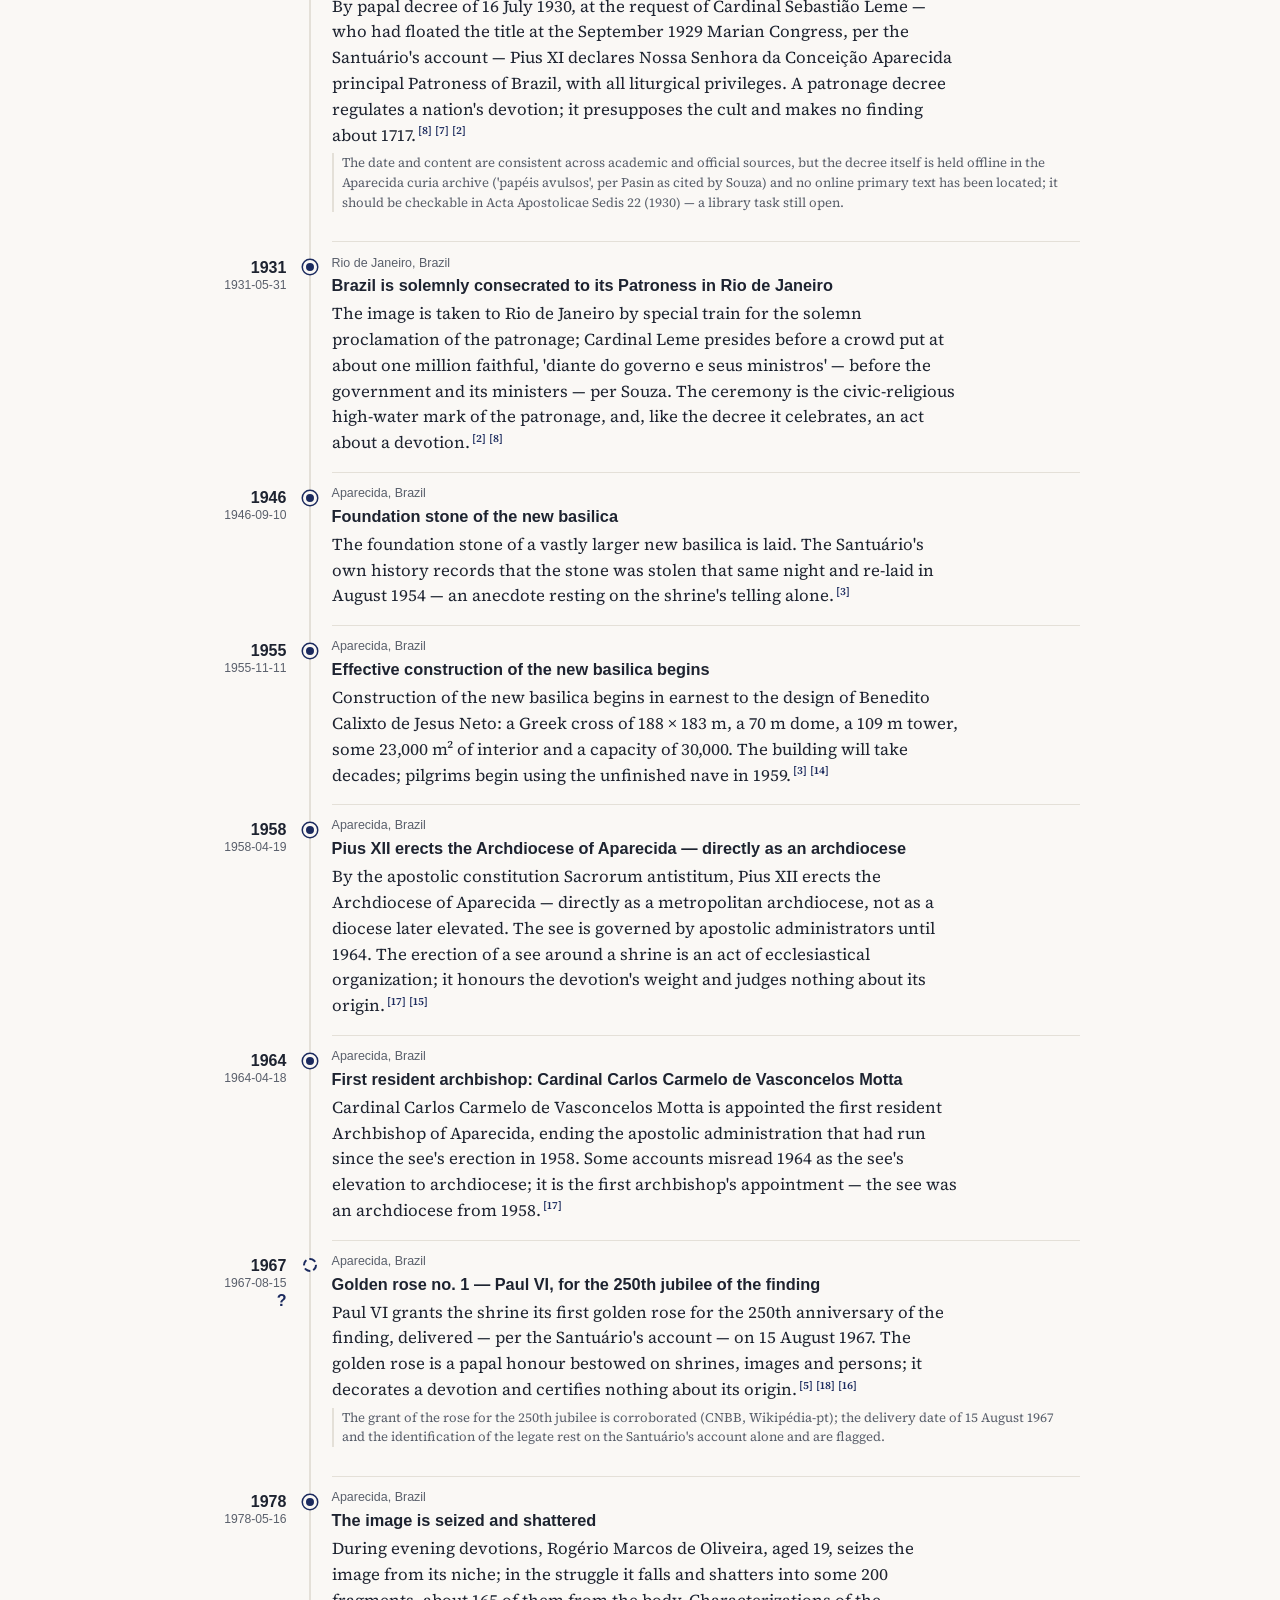
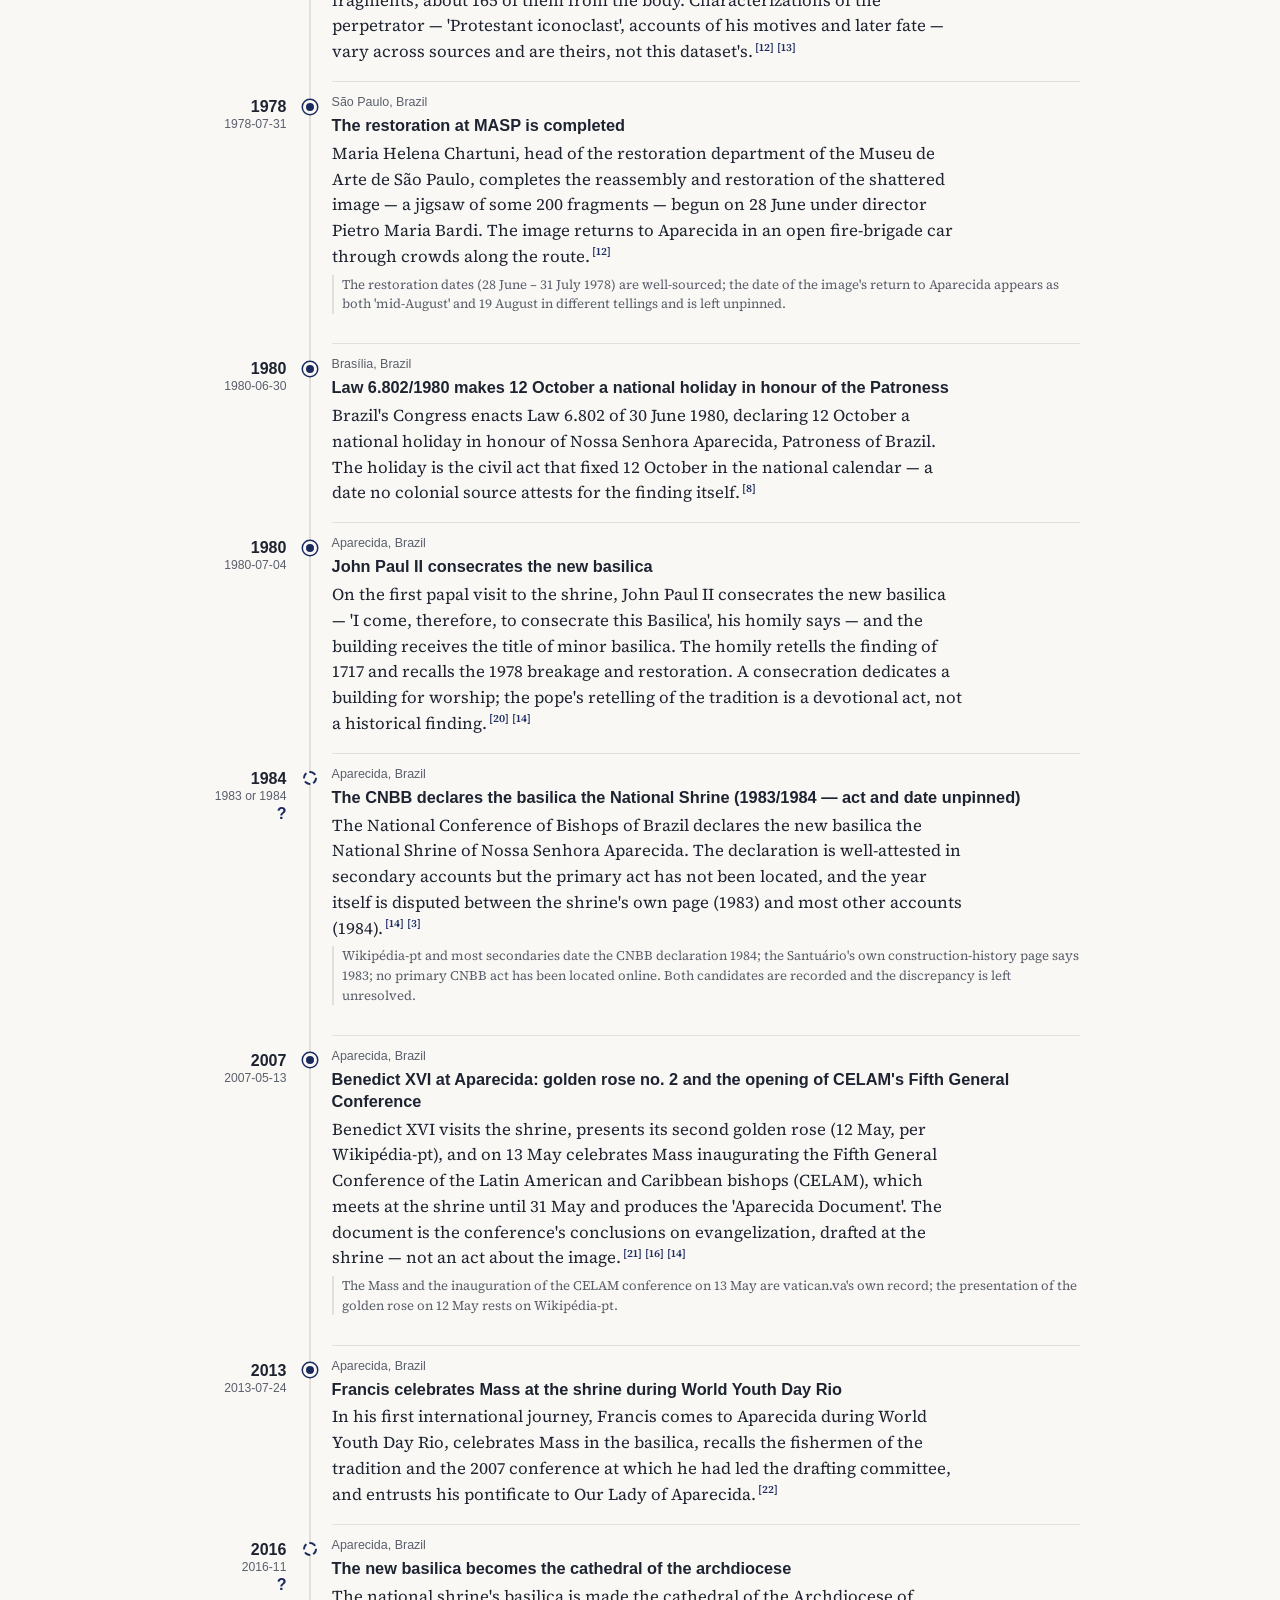
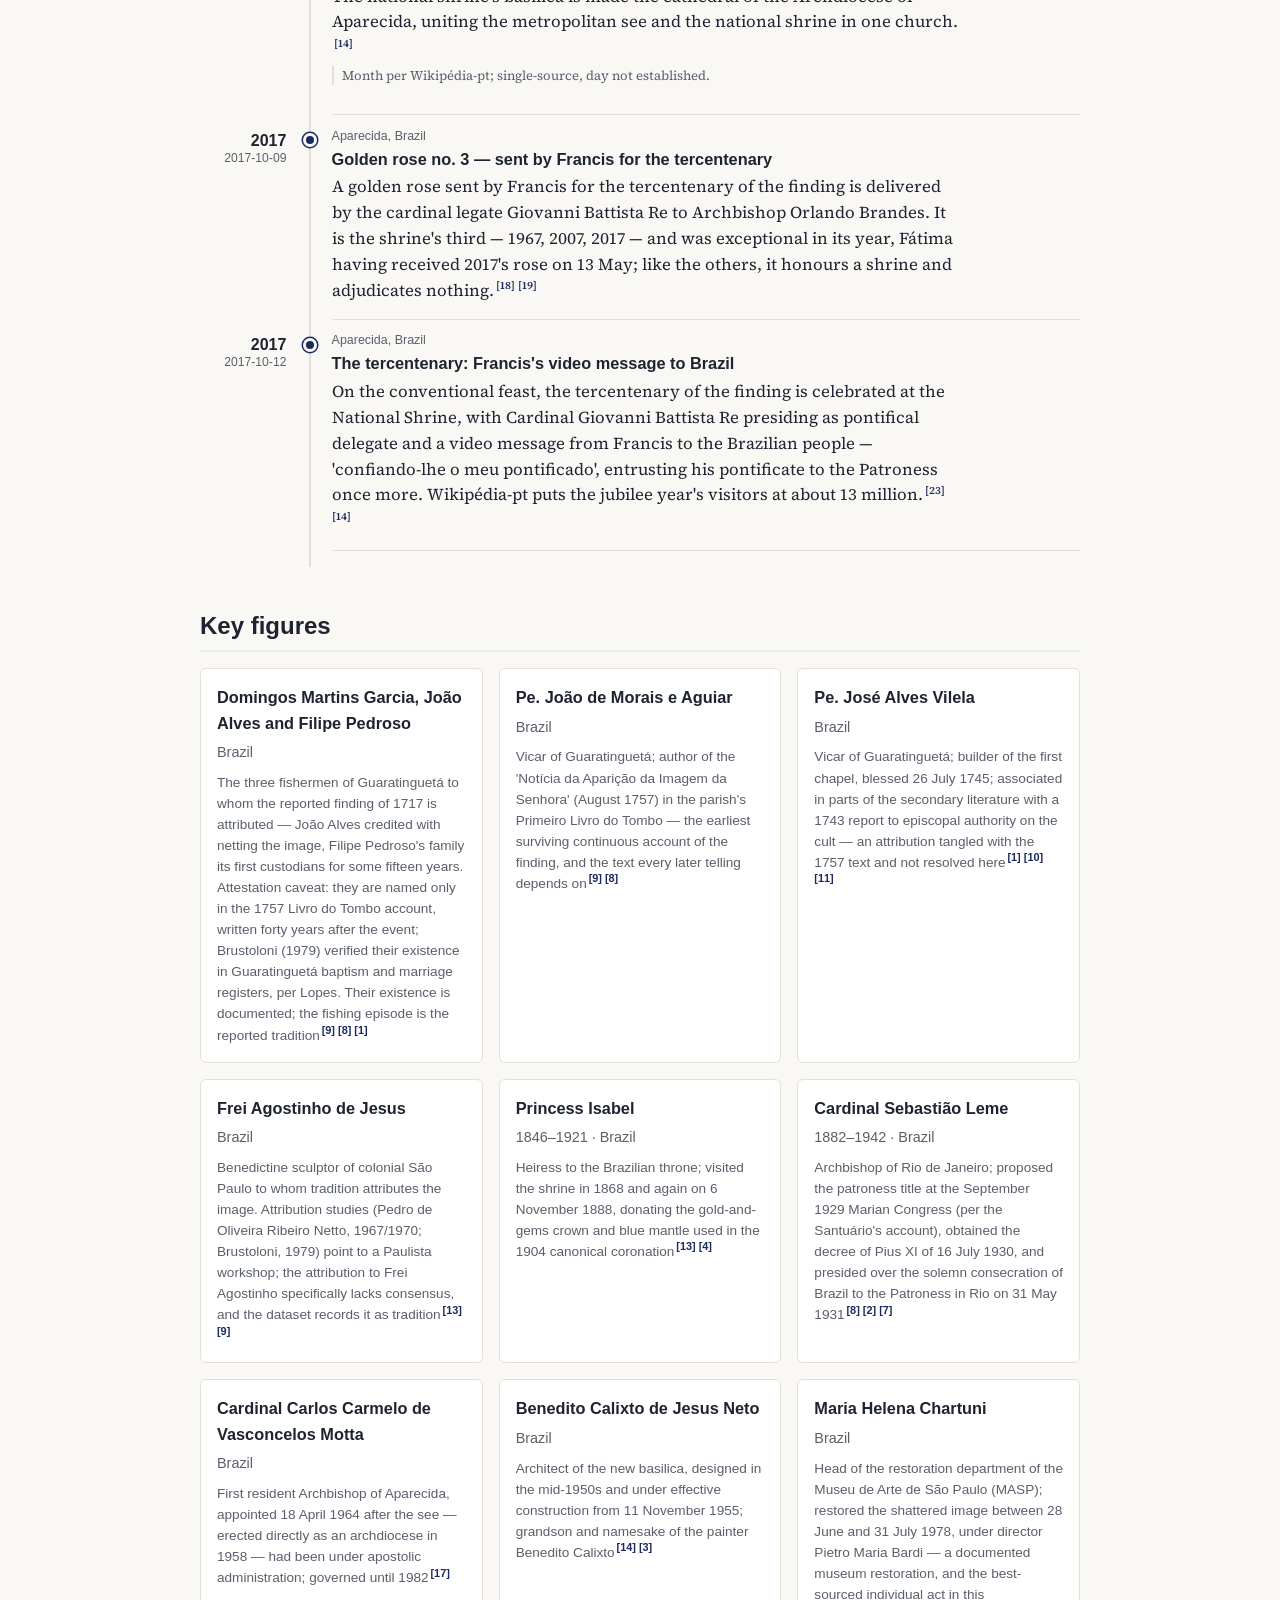
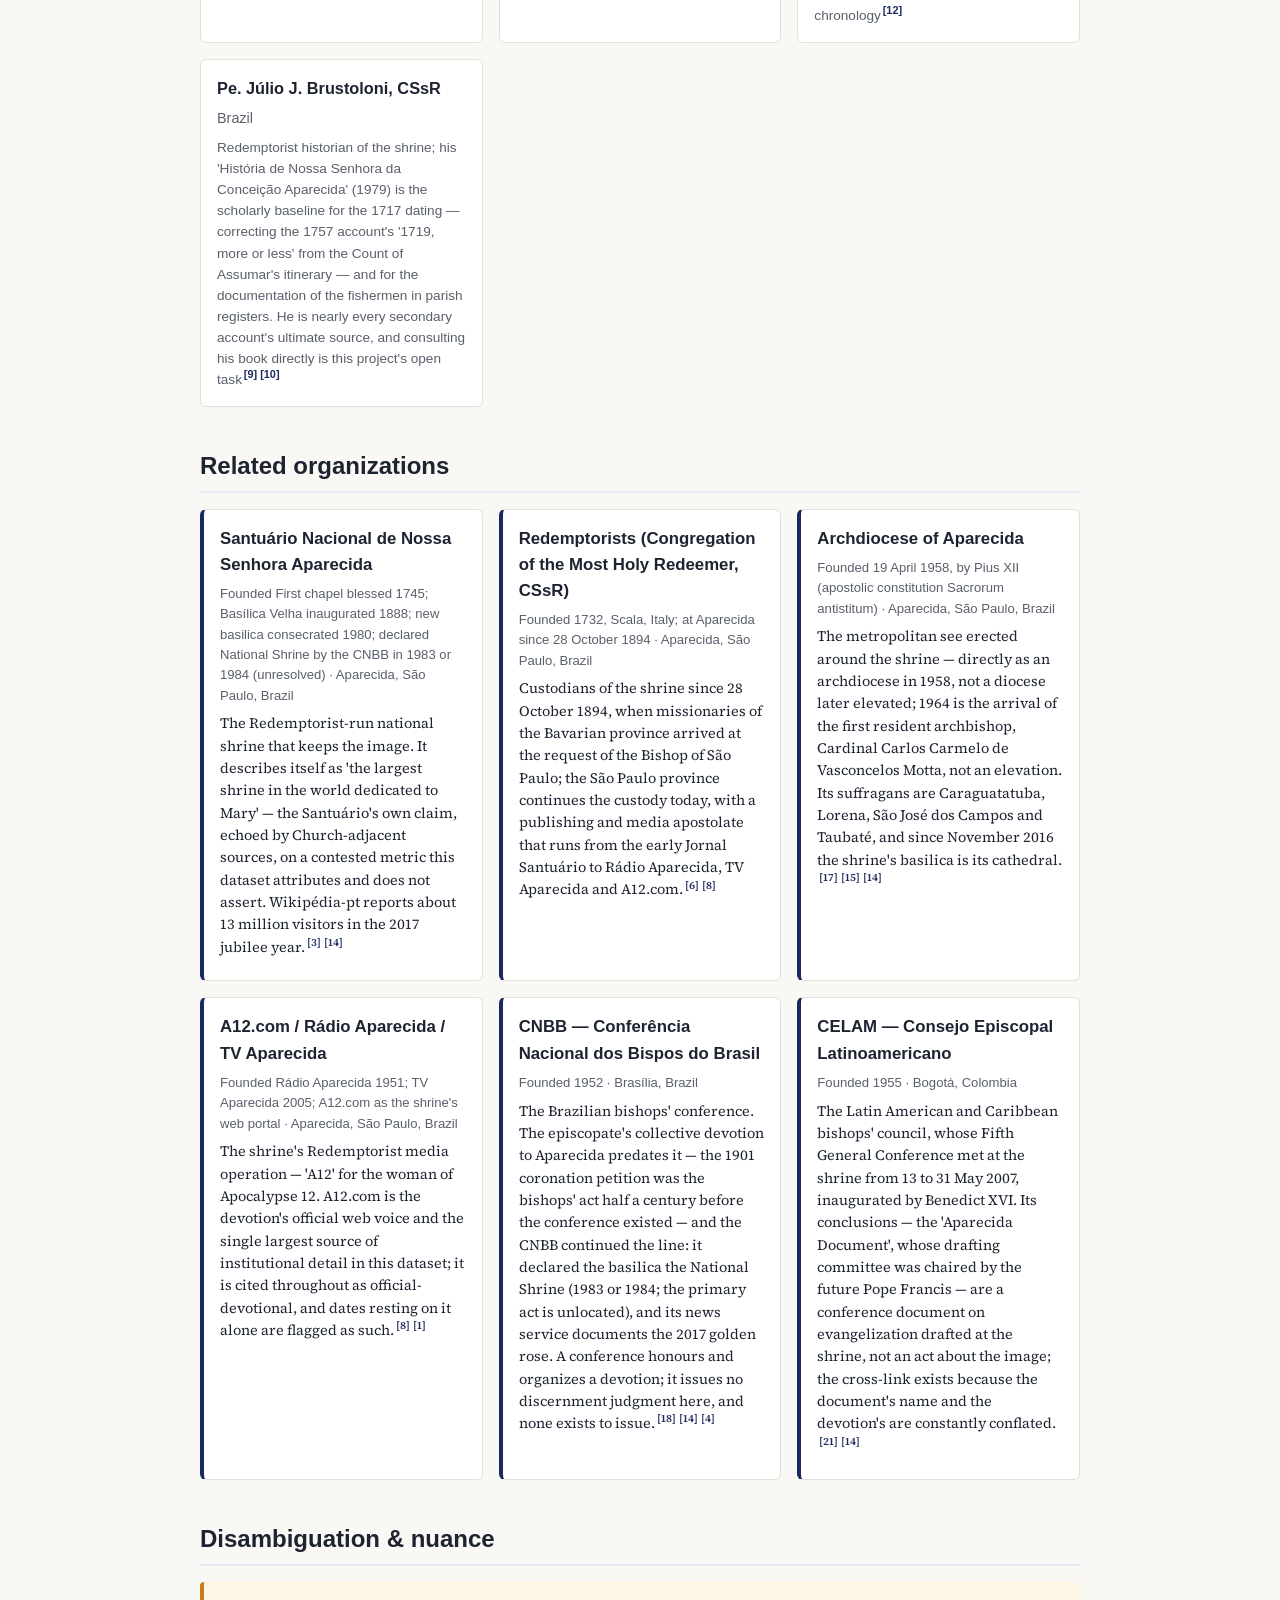
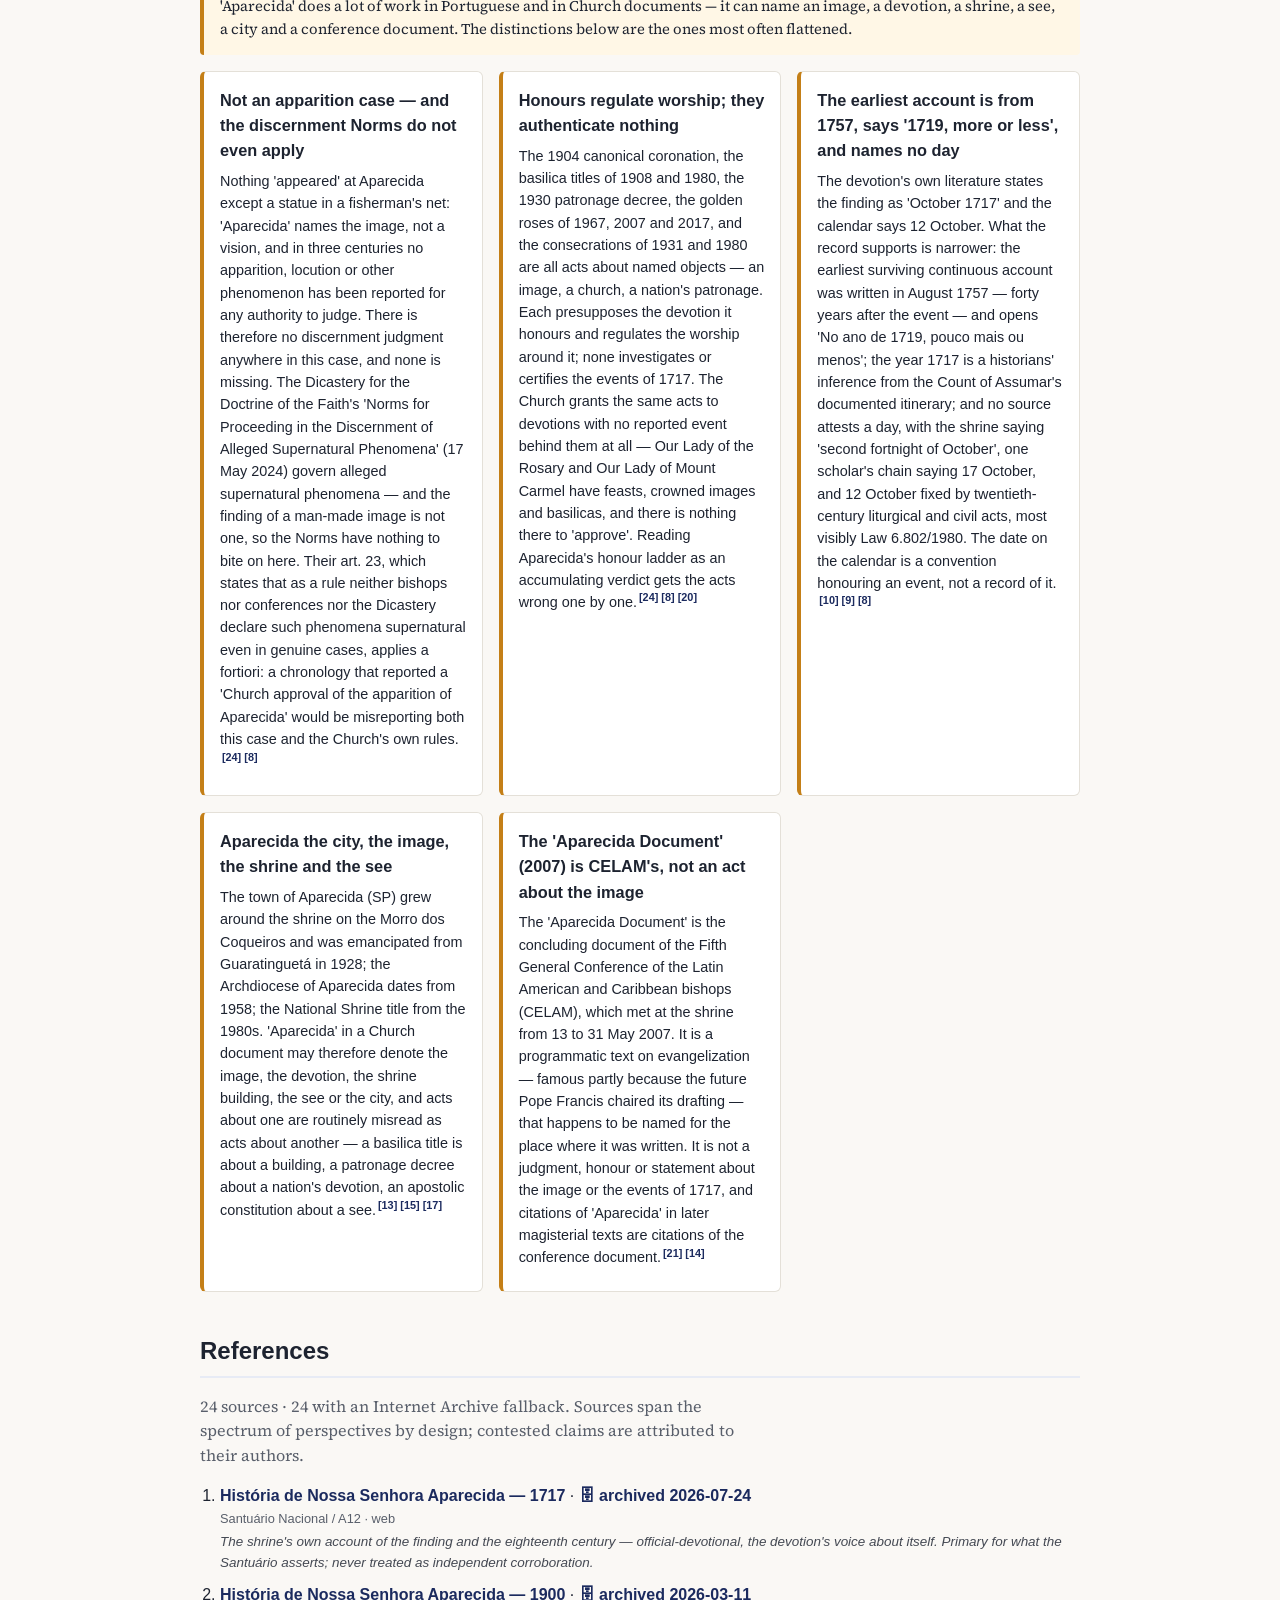
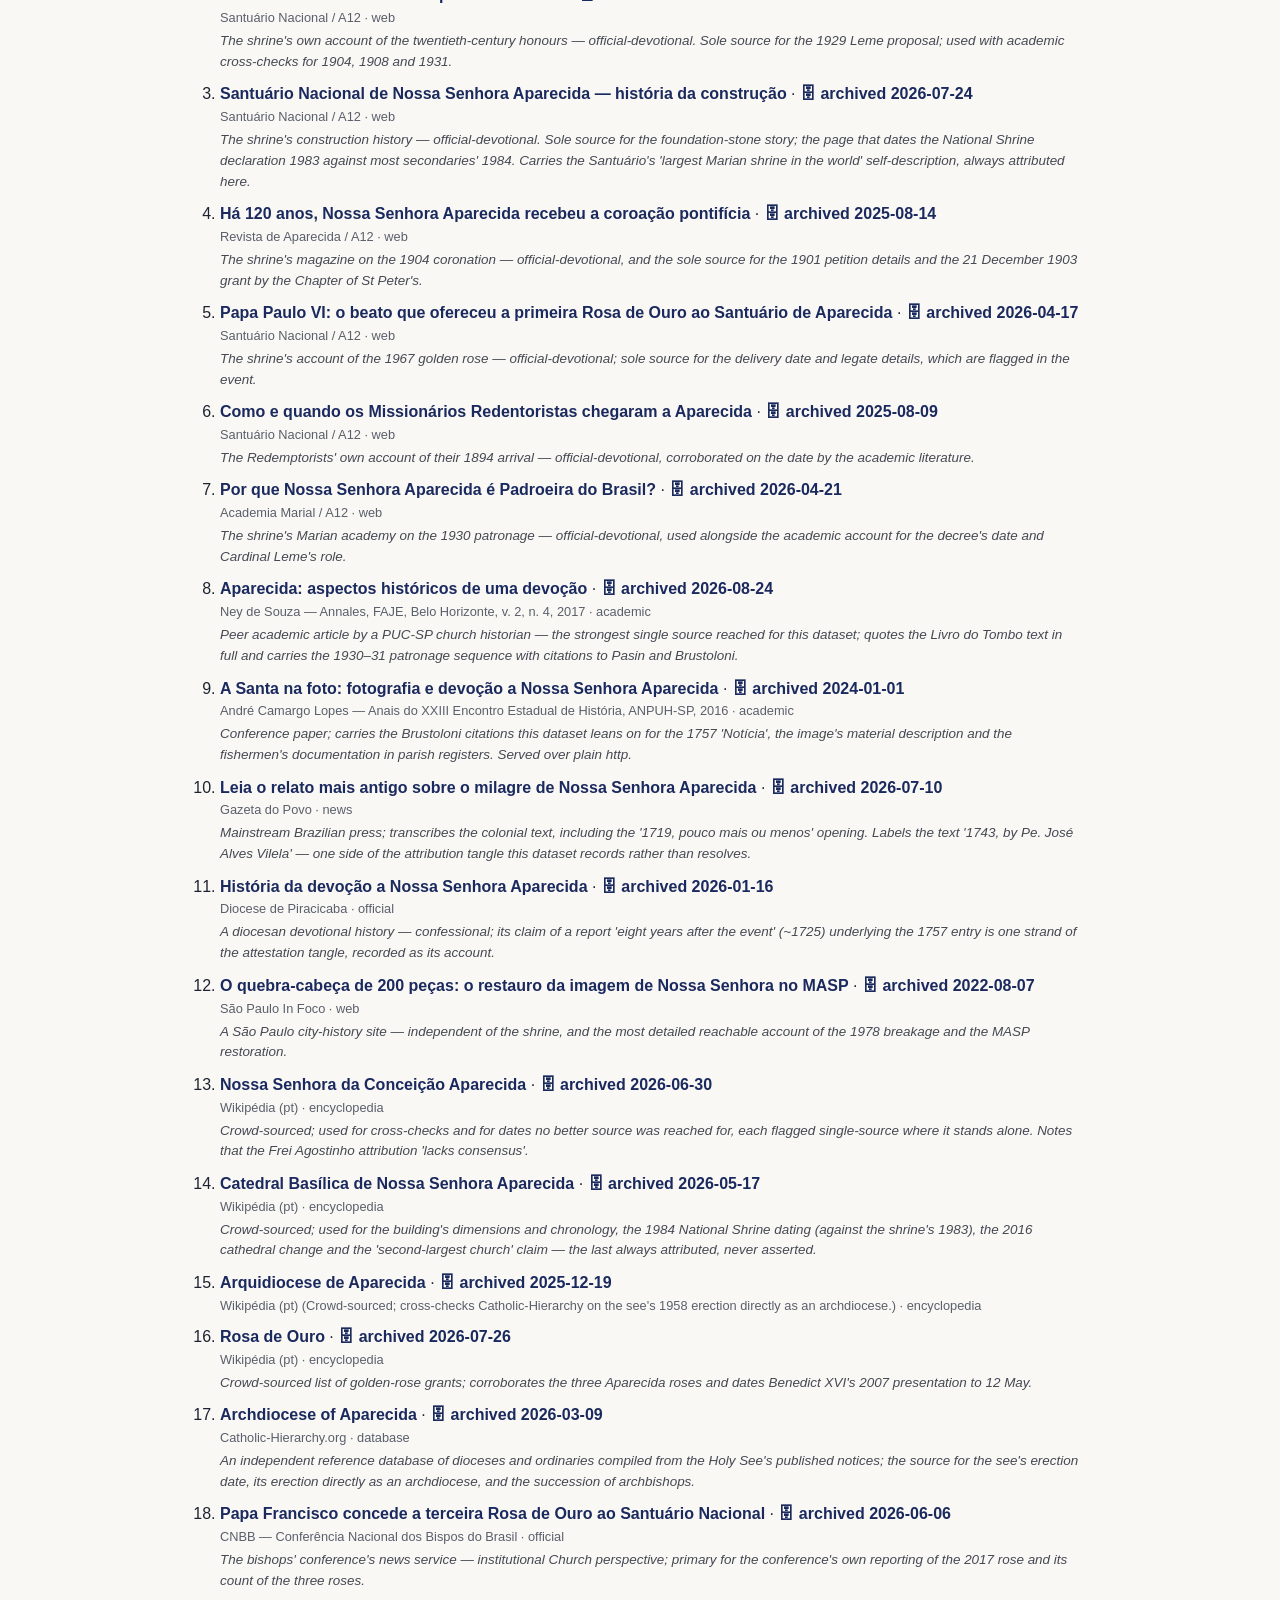
==== commit 44f2d08d: "Adopt core#74/#118/#119/#120/#121/#123/#3: vocabulary, look, citations, disputed dates, shared tests" ====
--- a/docs/en/index.html
+++ b/docs/en/index.html
@@ -15,6 +15,7 @@
   </script>
   <link rel="stylesheet" href="../styles.css">
   <script src="../river.js" defer></script>
+  <script src="../cite.js" defer data-label="Reference" data-all="All references"></script>
   <link rel="canonical" href="https://cronologia.github.io/aparecida/en/">
   <link rel="alternate" hreflang="en" href="https://cronologia.github.io/aparecida/en/">
   <link rel="alternate" hreflang="es" href="https://cronologia.github.io/aparecida/es/">
--- a/docs/styles.css
+++ b/docs/styles.css
@@ -2,7 +2,7 @@
   --bg: #faf8f5;
   --surface: #ffffff;
   --ink: #1d2330;
-  --muted: #6b7280;
+  --muted: #595f6b;
   --accent: #1b2a5e;
   --accent-dark: #101b40;
   --accent-soft: #e4e8f6;
@@ -296,7 +296,7 @@
 .lang-switch { float: right; display: flex; gap: .35rem; align-items: center; font-size: .8rem; font-weight: 700; }
 .lang-switch a { color: var(--muted); text-decoration: none; padding: .1rem .3rem; border-radius: 3px; }
 .lang-switch a:hover { color: var(--accent); background: var(--accent-soft); }
-.lang-switch .lang-current { color: var(--accent); background: var(--accent-soft); padding: .1rem .3rem; border-radius: 3px; }
+.lang-switch .lang-current { color: var(--accent-dark); background: var(--accent-soft); padding: .1rem .3rem; border-radius: 3px; }
 
 /* Machine-translation disclaimer (non-English pages) */
 .i18n-disclaimer {
@@ -415,8 +415,8 @@
 /* Four steps of intensity — always alongside the printed number, never instead. */
 .sw-i1 { background: color-mix(in srgb, var(--accent) 12%, transparent); }
 .sw-i2 { background: color-mix(in srgb, var(--accent) 28%, transparent); }
-.sw-i3 { background: color-mix(in srgb, var(--accent) 46%, transparent); }
-.sw-i4 { background: color-mix(in srgb, var(--accent) 64%, transparent); }
+.sw-i3 { background: var(--accent); }
+.sw-i4 { background: var(--accent-dark); }
 .sw-i3 a, .sw-i4 a { color: #fff; }
 .sw-zero { background: transparent; }
 .sw-zero::after { content: '·'; color: var(--muted); }
@@ -562,9 +562,9 @@
 .rv-l0 { --c: var(--accent); }
 .rv-lanes .rv-l0 { --c: #4338a0; }
 .rv-l1 { --c: #13776d; }
-.rv-l2 { --c: #a8620f; }
+.rv-l2 { --c: #9d5c0e; }
 .rv-l3 { --c: #b0306a; }
-.rv-l4 { --c: #2f7fb5; }
+.rv-l4 { --c: #2a72a2; }
 .rv-l5 { --c: #5e7a1a; }
 .rv-l6 { --c: #8a5a44; }
 .rv-l7 { --c: #555f6d; }
@@ -636,3 +636,150 @@
   .rv-e[hidden] { display: grid; }
   .rv-card { animation: none; }
 }
+
+.rv-ribbon .rv-hl { font-size: 9.5px; font-weight: 700; fill: var(--ink); }
+.rv-ribbon .rv-hl-tick { stroke: var(--ink); stroke-width: 1; stroke-dasharray: 2 2; opacity: .55; }
+.rv-claims { margin: .55rem 0 0; font-size: .86rem; }
+.rv-claims-h { margin: 0 0 .3rem; font-size: .72rem; font-weight: 700; letter-spacing: .04em; text-transform: uppercase; color: var(--muted); }
+.rv-claims-h span { font-weight: 600; letter-spacing: 0; text-transform: none; margin-left: .3rem; }
+.rv-span { position: relative; height: 12px; margin: 0 .4rem .35rem; border-bottom: 1px solid var(--line); max-width: 22rem; }
+.rv-span i, .rv-span b { position: absolute; bottom: -1px; }
+.rv-span .rv-ct { width: 2px; height: 9px; margin-left: -1px; background: var(--accent); }
+.rv-span .rv-cr { height: 5px; min-width: 2px; background: color-mix(in srgb, var(--accent) 45%, transparent); border: 1px solid var(--accent); border-radius: 2px; }
+.rv-span b { width: 9px; height: 9px; margin-left: -4.5px; bottom: -5px; border-radius: 50%; background: var(--bg); border: 2px solid var(--accent); }
+.rv-claims ul { margin: 0; padding-left: 1.1rem; }
+.rv-claims li { margin: .1rem 0; }
+.rv-cyr { font-weight: 700; font-variant-numeric: tabular-nums; }
+
+/* ---------------------------------------------------------------------------
+   Citation previews (core#119): a click or tap on [n] shows the reference
+   beside the claim (src/cite.js). Colours come from the page tokens, so the
+   dark scheme needs nothing of its own. Never printed.
+   --------------------------------------------------------------------------- */
+.cite-pop {
+  position: fixed; inset: auto; margin: 0; max-width: min(26rem, calc(100vw - 16px));
+  padding: .7rem .85rem .6rem; background: var(--surface); color: var(--ink);
+  border: 1px solid var(--line); border-radius: 8px; font-size: .88rem; line-height: 1.45;
+  box-shadow: 0 8px 28px rgb(0 0 0 / .18);
+}
+.cite-pop-head { margin: 0 0 .3rem; font-size: .72rem; font-weight: 700; letter-spacing: .04em; text-transform: uppercase; color: var(--muted); }
+.cite-pop-body > a:first-child { font-weight: 600; }
+.cite-pop-body .ref-meta { margin-top: .15rem; }
+.cite-pop-foot { margin: .5rem 0 0; font-size: .8rem; }
+sup.cite a[aria-expanded] { text-decoration: underline; }
+@media print { .cite-pop { display: none !important; } }
+
+/* ---------------------------------------------------------------------------
+   Look and feel (core#118): a text face for the prose, and a palette derived
+   from one colour. Source Serif 4 (SIL OFL, src/fonts/OFL.txt) is self-hosted
+   - no font CDN, nothing that tracks readers - in two subsets: Latin (en, es,
+   pt) and Latin Extended, which a page downloads only if it uses one of its
+   characters. Navigation, labels, tables and figures stay in the system
+   face; only running prose takes the serif, with old-style figures.
+   Each site declares --accent; the dark shade and the soft tint derive from
+   it in OKLCH, calibrated against the 23 hand-tuned pairs (mean deltaE 0.02
+   and 0.009). A browser without relative colour syntax keeps the site's own
+   declared values.
+   --------------------------------------------------------------------------- */
+@font-face { font-family: 'Source Serif 4'; font-style: normal; font-weight: 400; font-display: swap;
+  src: url('fonts/source-serif-4-latin-400-normal.woff2') format('woff2'); unicode-range: U+0000-00FF,U+0131,U+0152-0153,U+02BB-02BC,U+02C6,U+02DA,U+02DC,U+0304,U+0308,U+0329,U+2000-206F,U+20AC,U+2122,U+2191,U+2193,U+2212,U+2215,U+FEFF,U+FFFD; }
+@font-face { font-family: 'Source Serif 4'; font-style: italic; font-weight: 400; font-display: swap;
+  src: url('fonts/source-serif-4-latin-400-italic.woff2') format('woff2'); unicode-range: U+0000-00FF,U+0131,U+0152-0153,U+02BB-02BC,U+02C6,U+02DA,U+02DC,U+0304,U+0308,U+0329,U+2000-206F,U+20AC,U+2122,U+2191,U+2193,U+2212,U+2215,U+FEFF,U+FFFD; }
+@font-face { font-family: 'Source Serif 4'; font-style: normal; font-weight: 600; font-display: swap;
+  src: url('fonts/source-serif-4-latin-600-normal.woff2') format('woff2'); unicode-range: U+0000-00FF,U+0131,U+0152-0153,U+02BB-02BC,U+02C6,U+02DA,U+02DC,U+0304,U+0308,U+0329,U+2000-206F,U+20AC,U+2122,U+2191,U+2193,U+2212,U+2215,U+FEFF,U+FFFD; }
+@font-face { font-family: 'Source Serif 4'; font-style: normal; font-weight: 400; font-display: swap;
+  src: url('fonts/source-serif-4-latin-ext-400-normal.woff2') format('woff2'); unicode-range: U+0100-02BA,U+02BD-02C5,U+02C7-02CC,U+02CE-02D7,U+02DD-02FF,U+0304,U+0308,U+0329,U+1D00-1DBF,U+1E00-1E9F,U+1EF2-1EFF,U+2020,U+20A0-20AB,U+20AD-20C0,U+2113,U+2C60-2C7F,U+A720-A7FF; }
+@font-face { font-family: 'Source Serif 4'; font-style: italic; font-weight: 400; font-display: swap;
+  src: url('fonts/source-serif-4-latin-ext-400-italic.woff2') format('woff2'); unicode-range: U+0100-02BA,U+02BD-02C5,U+02C7-02CC,U+02CE-02D7,U+02DD-02FF,U+0304,U+0308,U+0329,U+1D00-1DBF,U+1E00-1E9F,U+1EF2-1EFF,U+2020,U+20A0-20AB,U+20AD-20C0,U+2113,U+2C60-2C7F,U+A720-A7FF; }
+@font-face { font-family: 'Source Serif 4'; font-style: normal; font-weight: 600; font-display: swap;
+  src: url('fonts/source-serif-4-latin-ext-600-normal.woff2') format('woff2'); unicode-range: U+0100-02BA,U+02BD-02C5,U+02C7-02CC,U+02CE-02D7,U+02DD-02FF,U+0304,U+0308,U+0329,U+1D00-1DBF,U+1E00-1E9F,U+1EF2-1EFF,U+2020,U+20A0-20AB,U+20AD-20C0,U+2113,U+2C60-2C7F,U+A720-A7FF; }
+:root { --font-text: 'Source Serif 4', Georgia, 'Times New Roman', serif; }
+@supports (color: oklch(from red l c h)) {
+  :root {
+    --accent-dark: oklch(from var(--accent) calc(l * .76) c h);
+    --accent-soft: oklch(from var(--accent) .94 calc(c * .15) h);
+  }
+}
+.rv-text, .date-note, .section-intro, .rv-claims li, .notice, blockquote,
+#about p, #about li, #about dd,
+.cat-item p:not([class]), .related-card p:not([class]), .party-card p:not([class]) {
+  font-family: var(--font-text); font-variant-numeric: oldstyle-nums proportional-nums;
+}
+.rv-text { font-size: 1.04rem; line-height: 1.55; }
+
+/* ---------------------------------------------------------------------------
+   Print (core#3): the page on paper. On screen a reference is a link; on paper
+   it is only useful with its address, and with the archived copy's address
+   when the live one may be gone. Headings never end a page.
+   --------------------------------------------------------------------------- */
+@page { margin: 16mm 14mm; }
+@media print {
+  ol.references a[href^="http"]:not(.archive-link)::after,
+  ol.references a.archive-link::after {
+    content: " <" attr(href) ">"; font-size: .72rem; font-weight: 400; color: #444; word-break: break-all;
+  }
+  h2, h3 { break-after: avoid; page-break-after: avoid; }
+  .notice, ol.references li, .rv-claims { break-inside: avoid; page-break-inside: avoid; }
+  .rv-empty, .rv-status { display: none; }
+}
+
+/* ---------------------------------------------------------------------------
+   Dark mode (core#113): follows the reader's system setting; the light page
+   is untouched. A self-contained block, appended last, so it layers over any
+   site's copy of the stylesheet: it redefines the base tokens and restates
+   only the rules that hard-code a light colour. The site accent is a dark
+   hue, so wherever it is TEXT it is lifted to --accent-hi; where it is a fill
+   it stays the accent. Screen only: print keeps the light page.
+   --------------------------------------------------------------------------- */
+@media screen and (prefers-color-scheme: dark) {
+  :root {
+    color-scheme: dark;
+    --bg: #121418; --surface: #1a1d23; --ink: #e4e6ea; --muted: #9ba2ae; --line: #2d313a;
+    --accent-hi: color-mix(in srgb, var(--accent) 45%, #ffffff);
+    --accent-soft: color-mix(in srgb, var(--accent) 26%, #1a1d23);
+    --accent-dark: var(--accent-hi);
+    --card: var(--surface);
+  }
+  .site-header { background: linear-gradient(135deg, color-mix(in srgb, var(--accent) 45%, #000000), var(--accent)); }
+  .site-nav { background: #0d0f13; box-shadow: 0 1px 0 var(--line); }
+  a { color: var(--accent-hi); }
+  .site-nav a { color: #e8e6e1; }
+  .facts dt, .flag, .related-link a, sup.cite a, ol.references a, .archive-link:hover,
+  .lang-switch a:hover, .lang-switch .lang-current, .party-link a { color: var(--accent-hi); }
+  .glossary-link { color: var(--accent-hi); border-bottom-color: var(--accent-hi); }
+  .notice-attribution { background: #2a2416; }
+  .i18n-disclaimer { background: #2a2416; border-bottom-color: #4a3d1f; color: #e3cf8f; }
+  table.meetings thead th { background: #0d0f13; }
+  table.meetings tbody tr:nth-child(even) { background: #16191e; }
+  .site-footer code { background: #262a31; }
+  .lineage-branch.lineage-separate { background: #211d14; }
+  .lineage-separate .tree-status { color: #e7c58a; background: #3a2f18; }
+  .tree-edge-label { background: #23262d; }
+  .nc-track { background: #262a31; }
+  .latam-bg { fill: #2a2e36; stroke: #121418; }
+  .latam-c { fill: #353a44; stroke: #121418; }
+  .latam-c.map-t1, .atlas-swatch.map-t1 { fill: color-mix(in srgb, var(--accent) 70%, #2a2e36); background: color-mix(in srgb, var(--accent) 70%, #2a2e36); }
+  .latam-c.map-t2, .atlas-swatch.map-t2 { fill: color-mix(in srgb, var(--accent) 45%, #2a2e36); background: color-mix(in srgb, var(--accent) 45%, #2a2e36); }
+  .latam-c.map-t3, .atlas-swatch.map-t3 { fill: color-mix(in srgb, var(--accent) 25%, #2a2e36); background: color-mix(in srgb, var(--accent) 25%, #2a2e36); }
+  .atlas-swatch { background: #353a44; }
+  .sw-has-unverified { background-image: repeating-linear-gradient(45deg, rgba(18,20,24,.55) 0 3px, transparent 3px 6px); }
+  .al-tab[aria-selected="true"] { color: #121418; }
+  .al-favourable .al-node-status, .al-favourable .al-status { color: #7fd1a0; }
+  .al-negative .al-node-status, .al-negative .al-status { color: #f0a0ab; }
+  .al-inconclusive .al-node-status, .al-inconclusive .al-status,
+  .al-reported-undocumented .al-node-status, .al-reported-undocumented .al-status { color: #e3c77a; }
+  .al-pending .al-node-status, .al-pending .al-status { color: #8cc8e6; }
+  .al-adjacent .al-node-status, .al-adjacent .al-status { color: #c3a9e8; }
+  .rv-l0 { --c: var(--accent-hi); }
+  .rv-lanes .rv-l0 { --c: #9d93ff; }
+  /* The light scheme's solid heat steps would sink into the dark page; the
+     translucent steps keep the scale reading dark-to-bright. */
+  .sw-i3 { background: color-mix(in srgb, var(--accent) 46%, transparent); }
+  .sw-i4 { background: color-mix(in srgb, var(--accent) 64%, transparent); }
+  .rv-span .rv-ct { background: var(--accent-hi); }
+  .rv-span .rv-cr { border-color: var(--accent-hi); background: color-mix(in srgb, var(--accent-hi) 35%, transparent); }
+  .rv-span b { border-color: var(--accent-hi); }
+  .rv-l1 { --c: #4fc4b5; } .rv-l2 { --c: #e3a24f; } .rv-l3 { --c: #f07aa8; }
+  .rv-l4 { --c: #6fb4e8; } .rv-l5 { --c: #a8c25a; } .rv-l6 { --c: #d49a7e; } .rv-l7 { --c: #a3adbb; }
+  .rv-win { fill: var(--accent-hi); stroke: var(--accent-hi); }
+}
